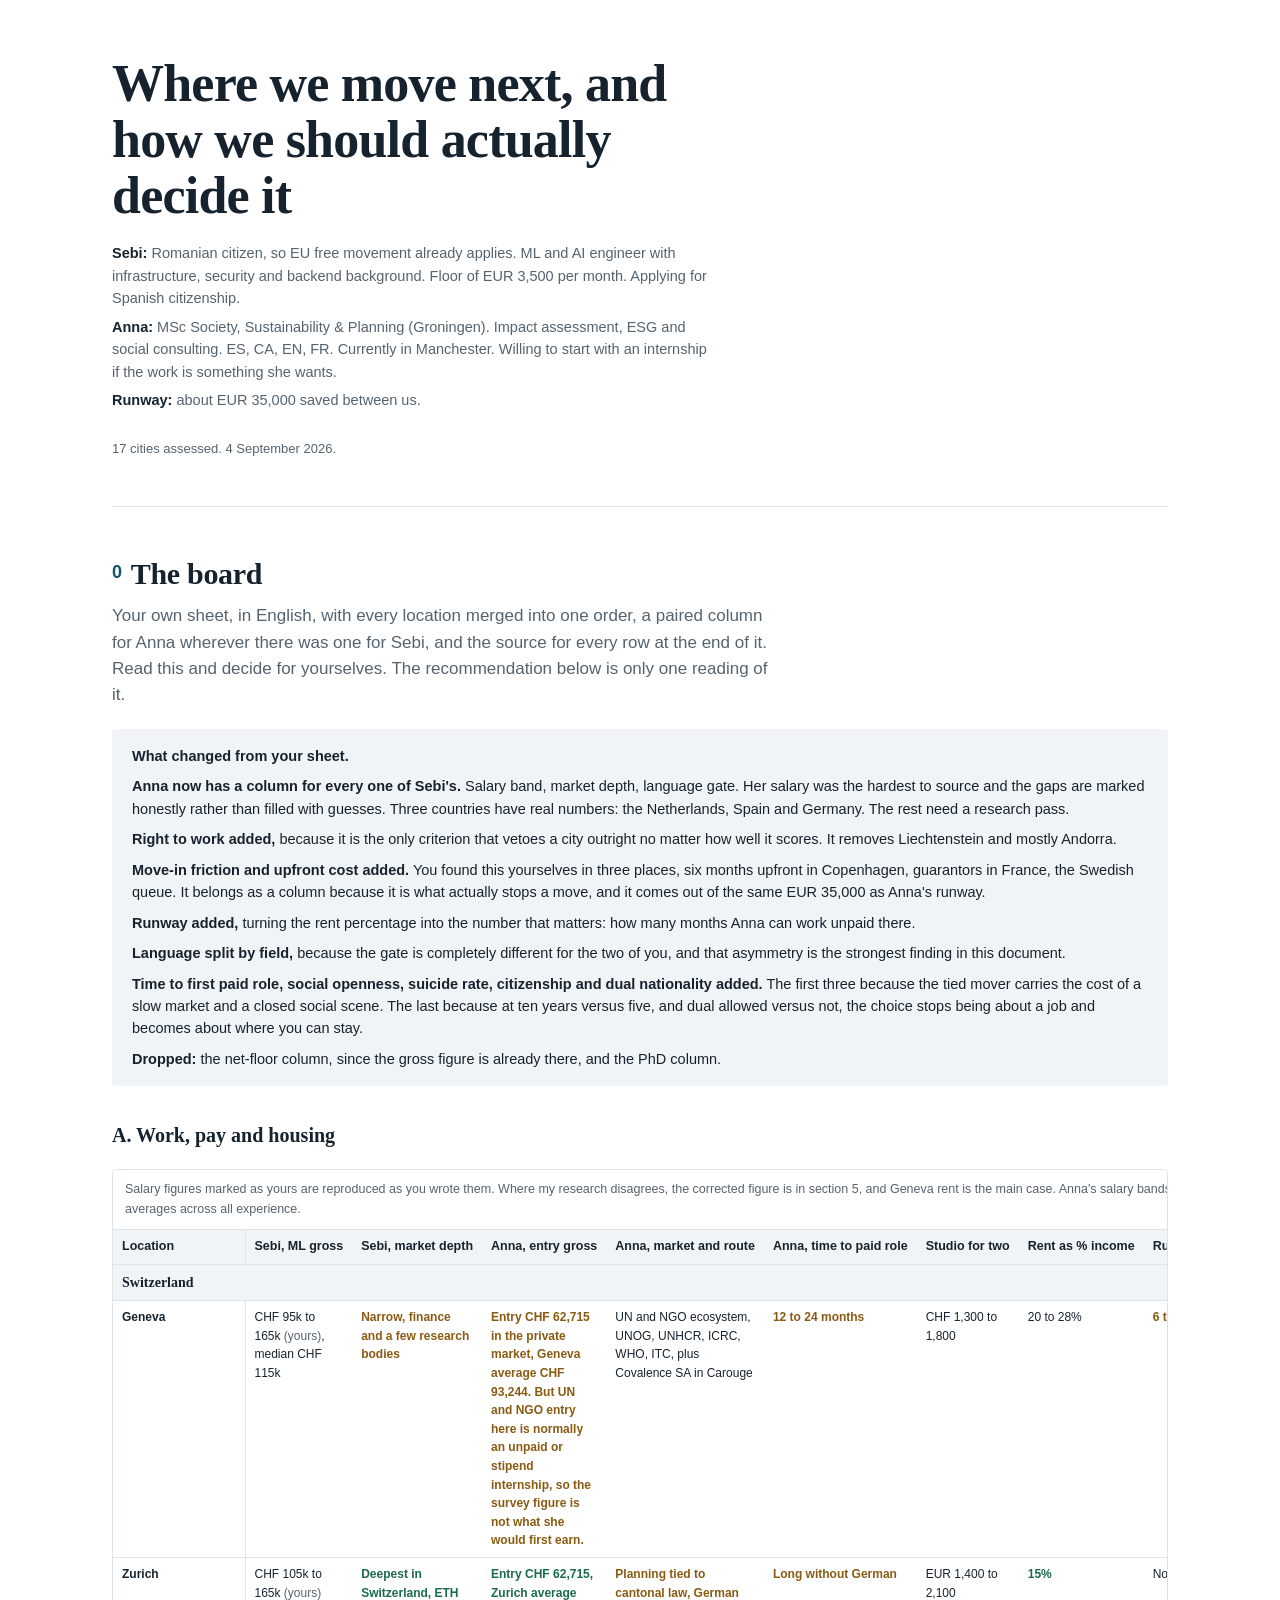
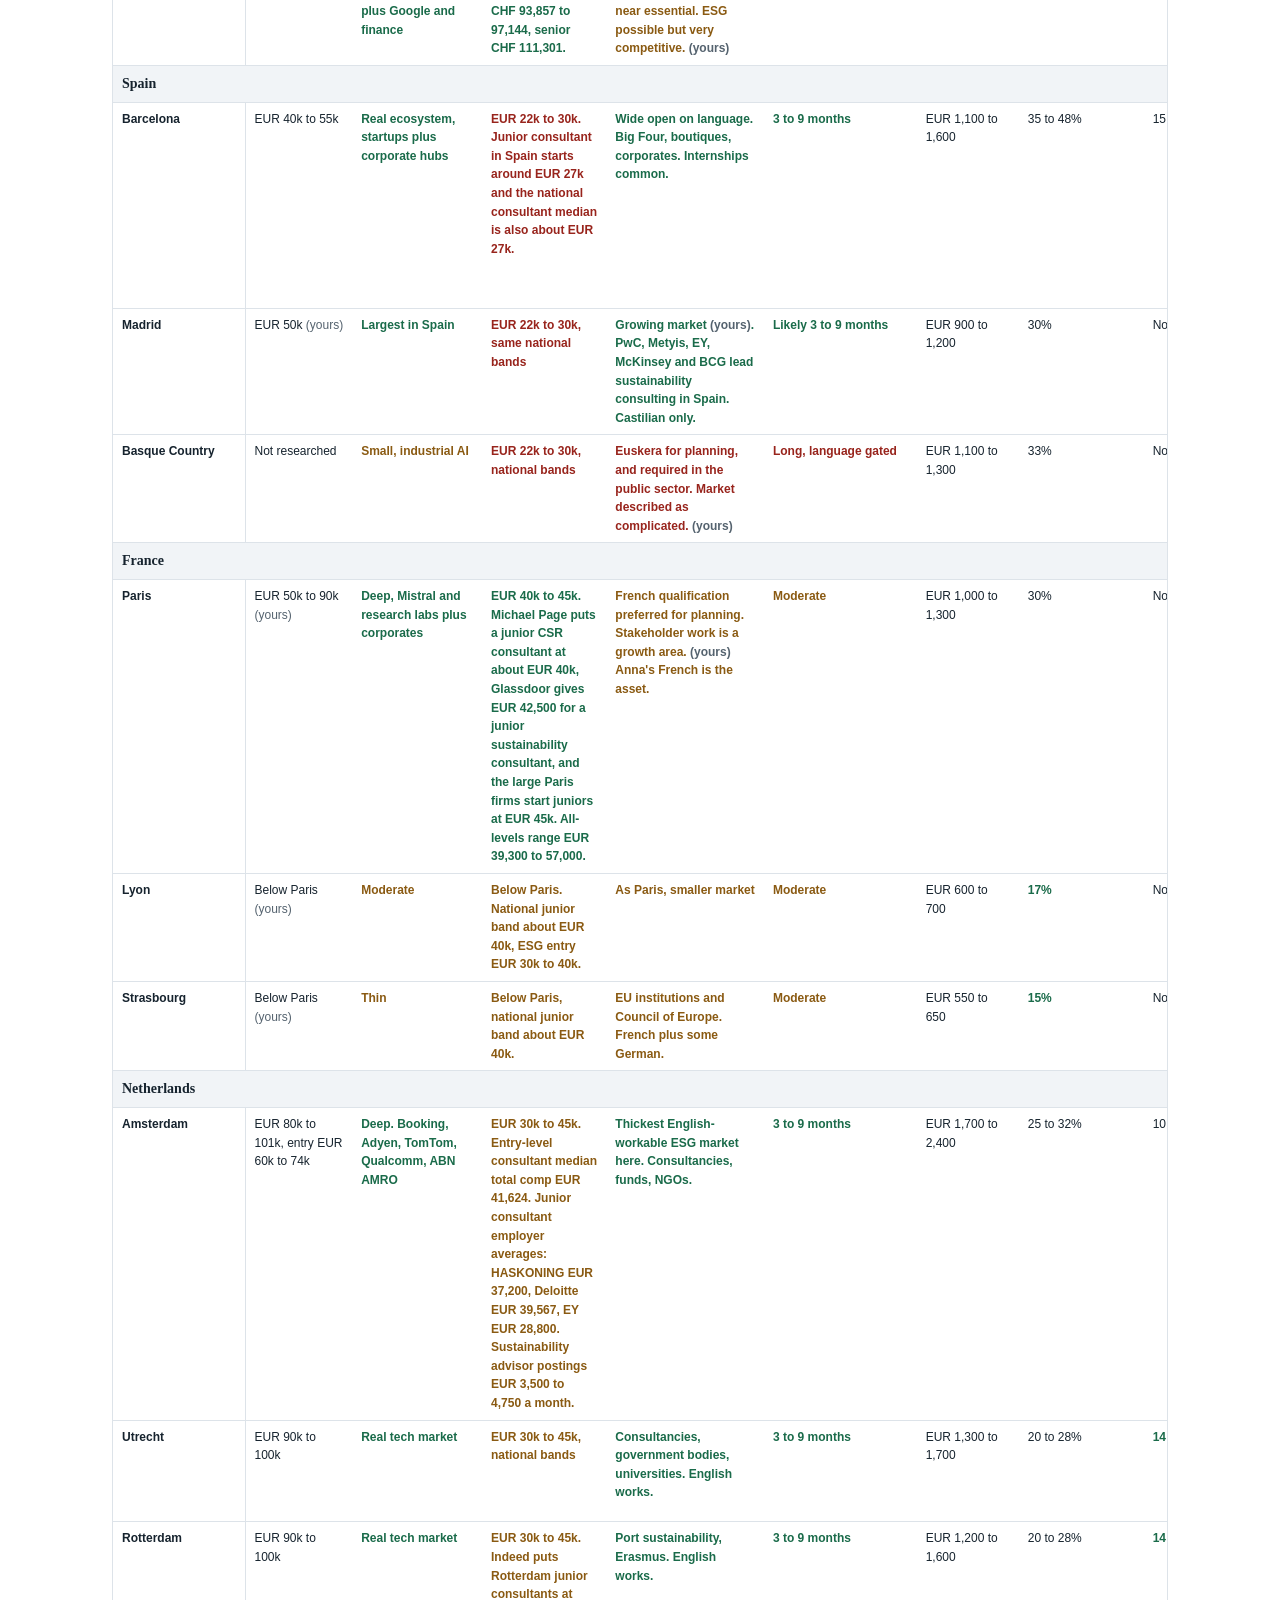
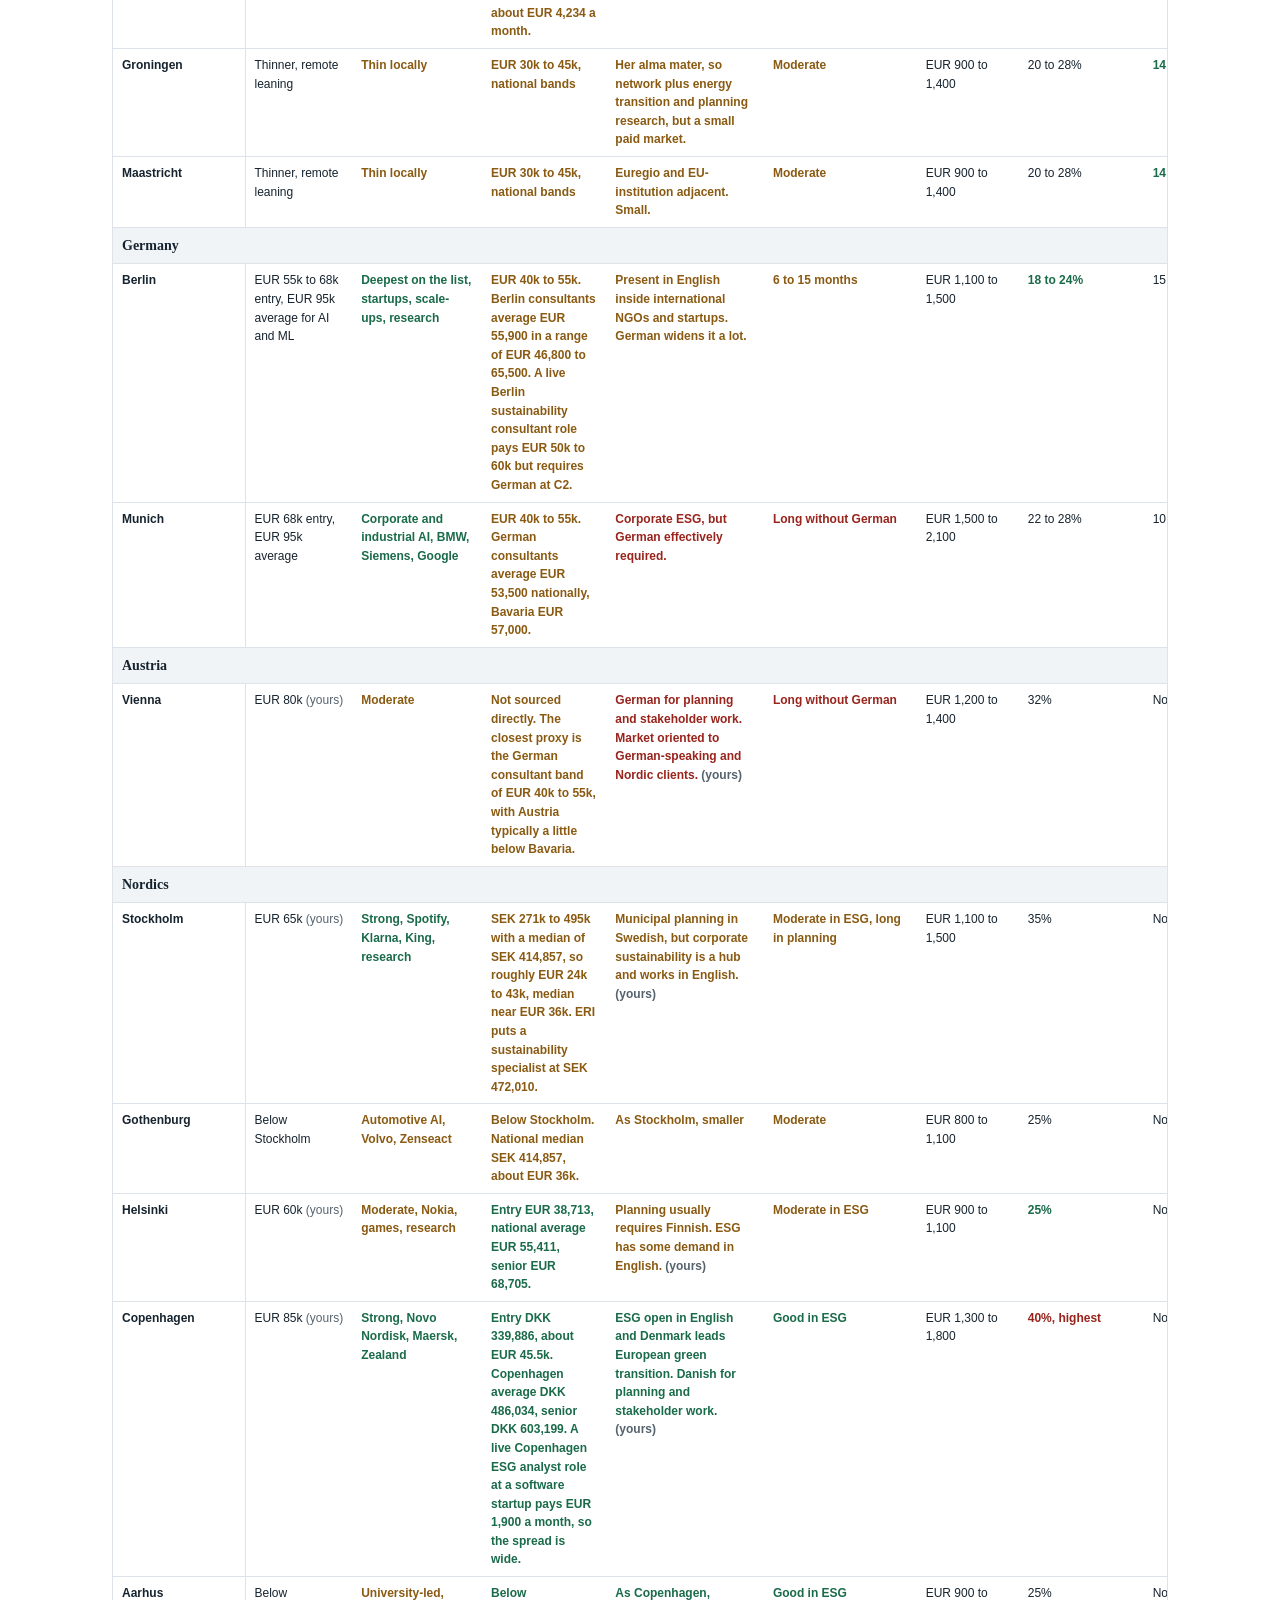
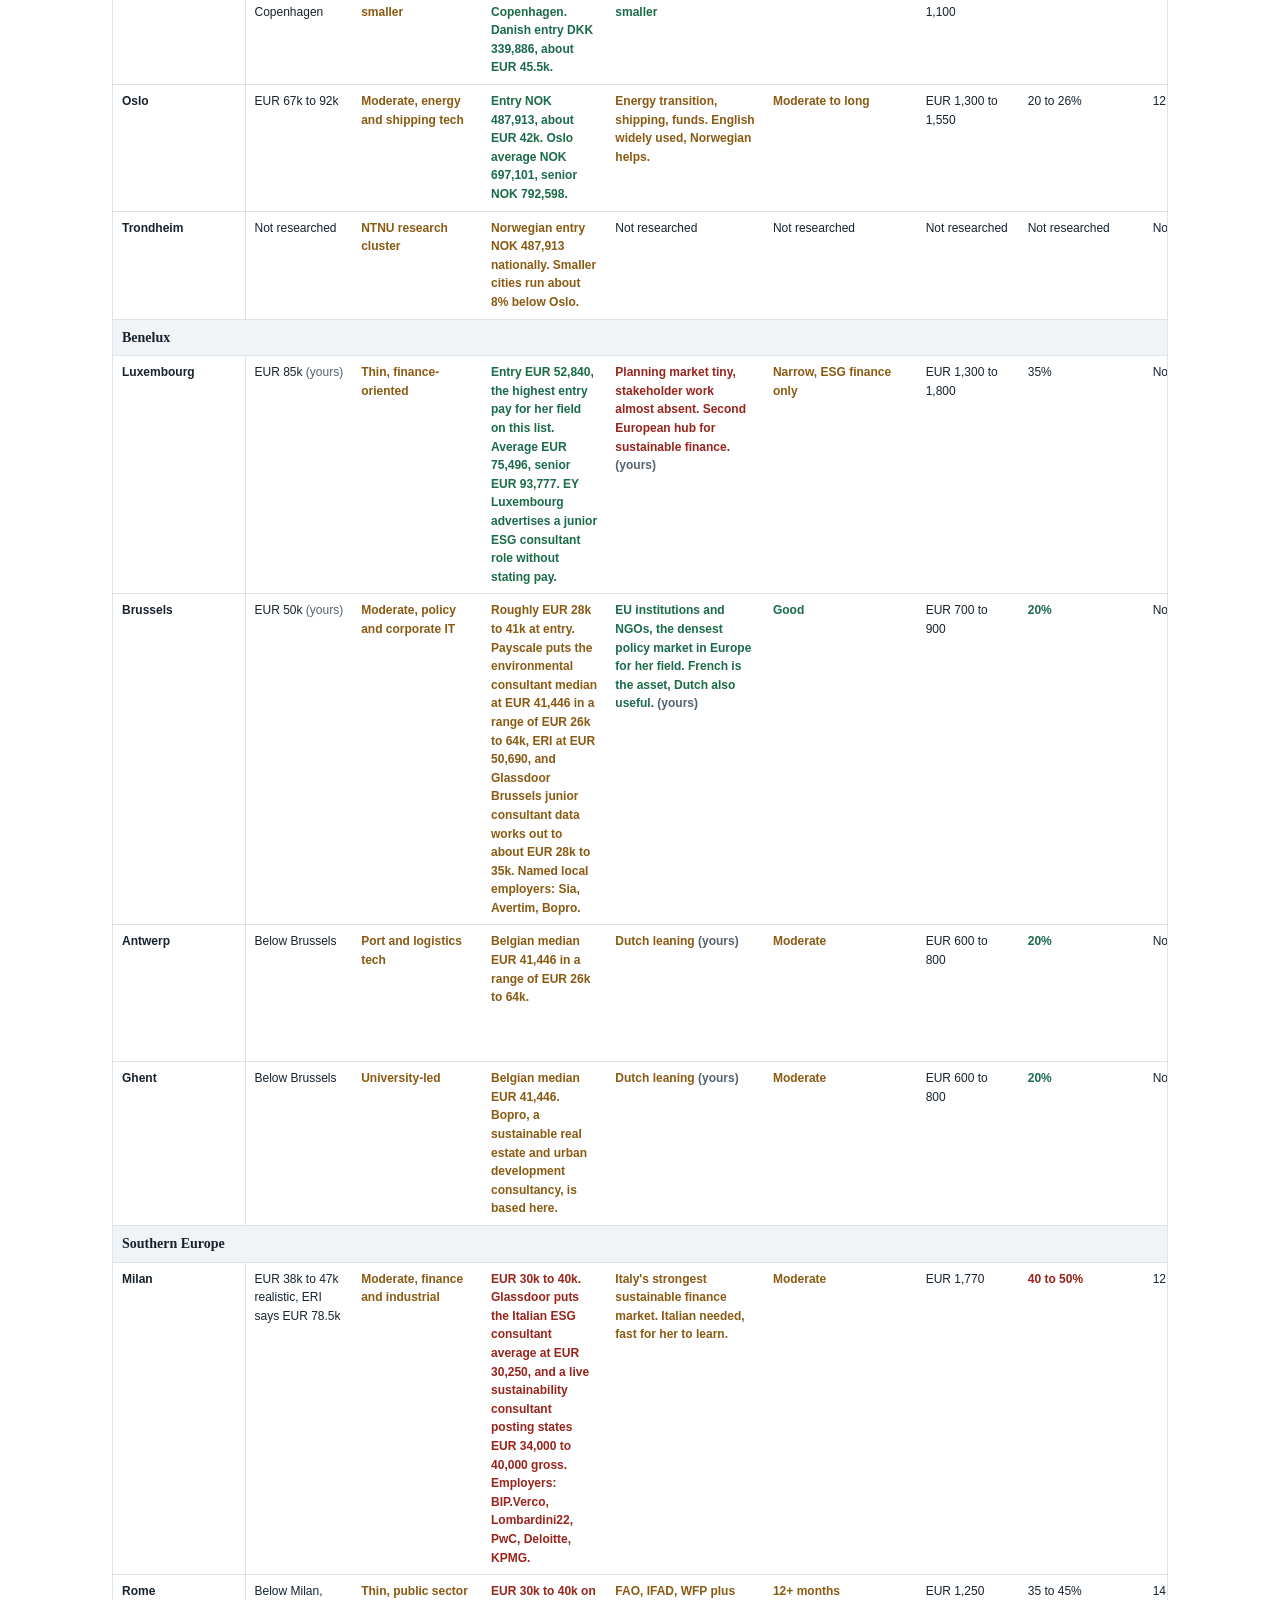
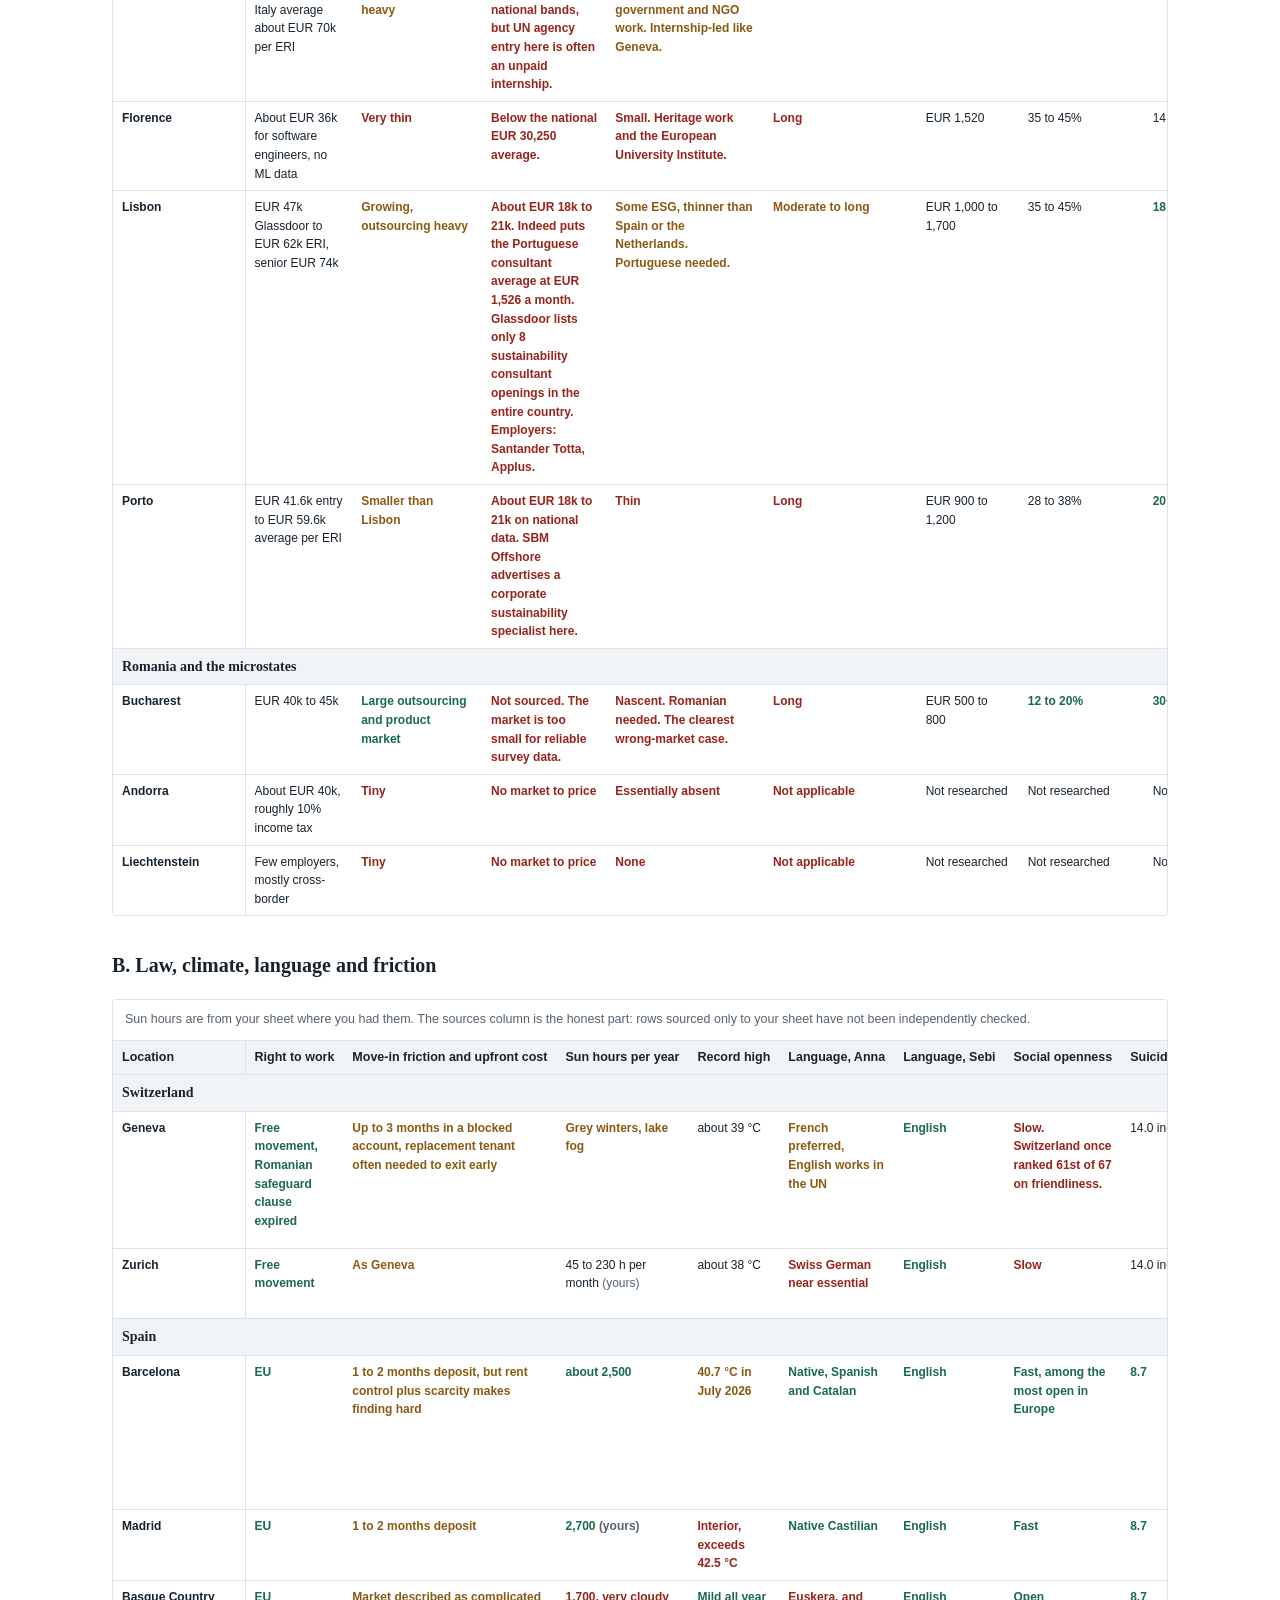
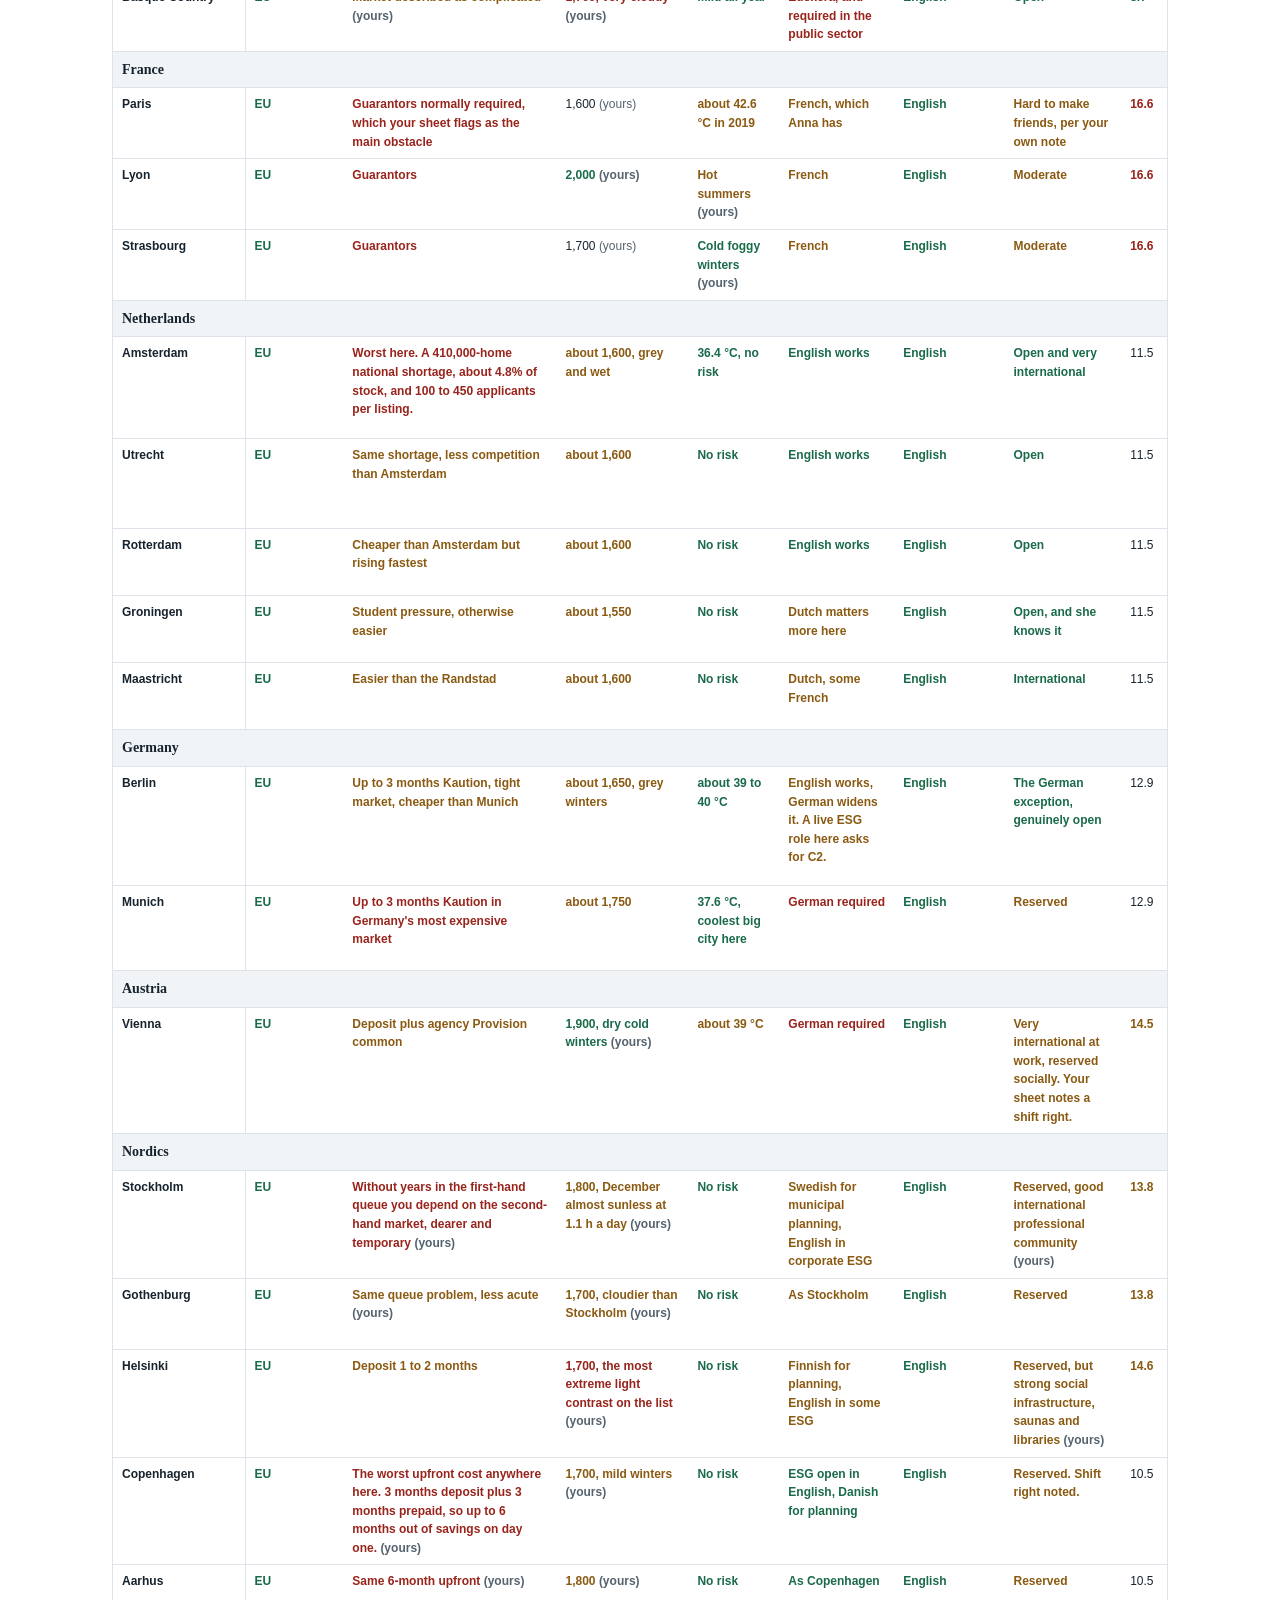
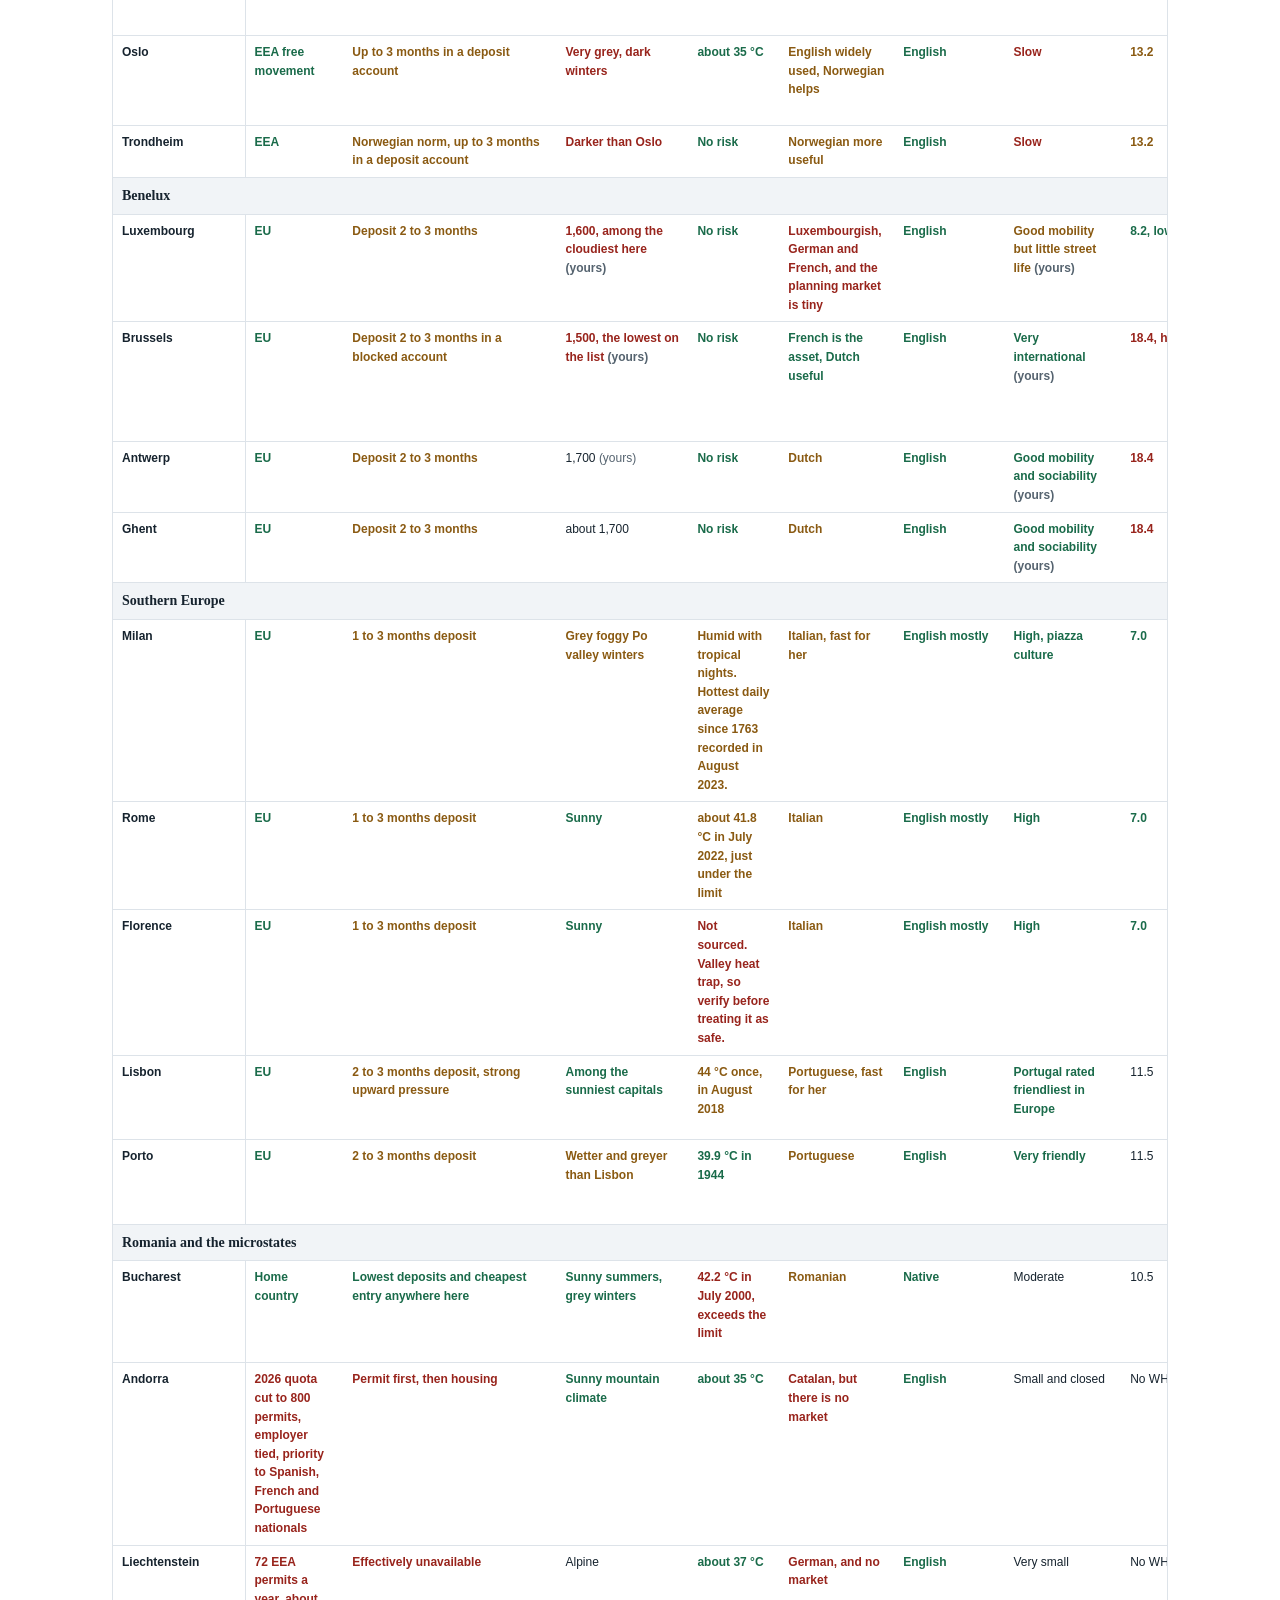
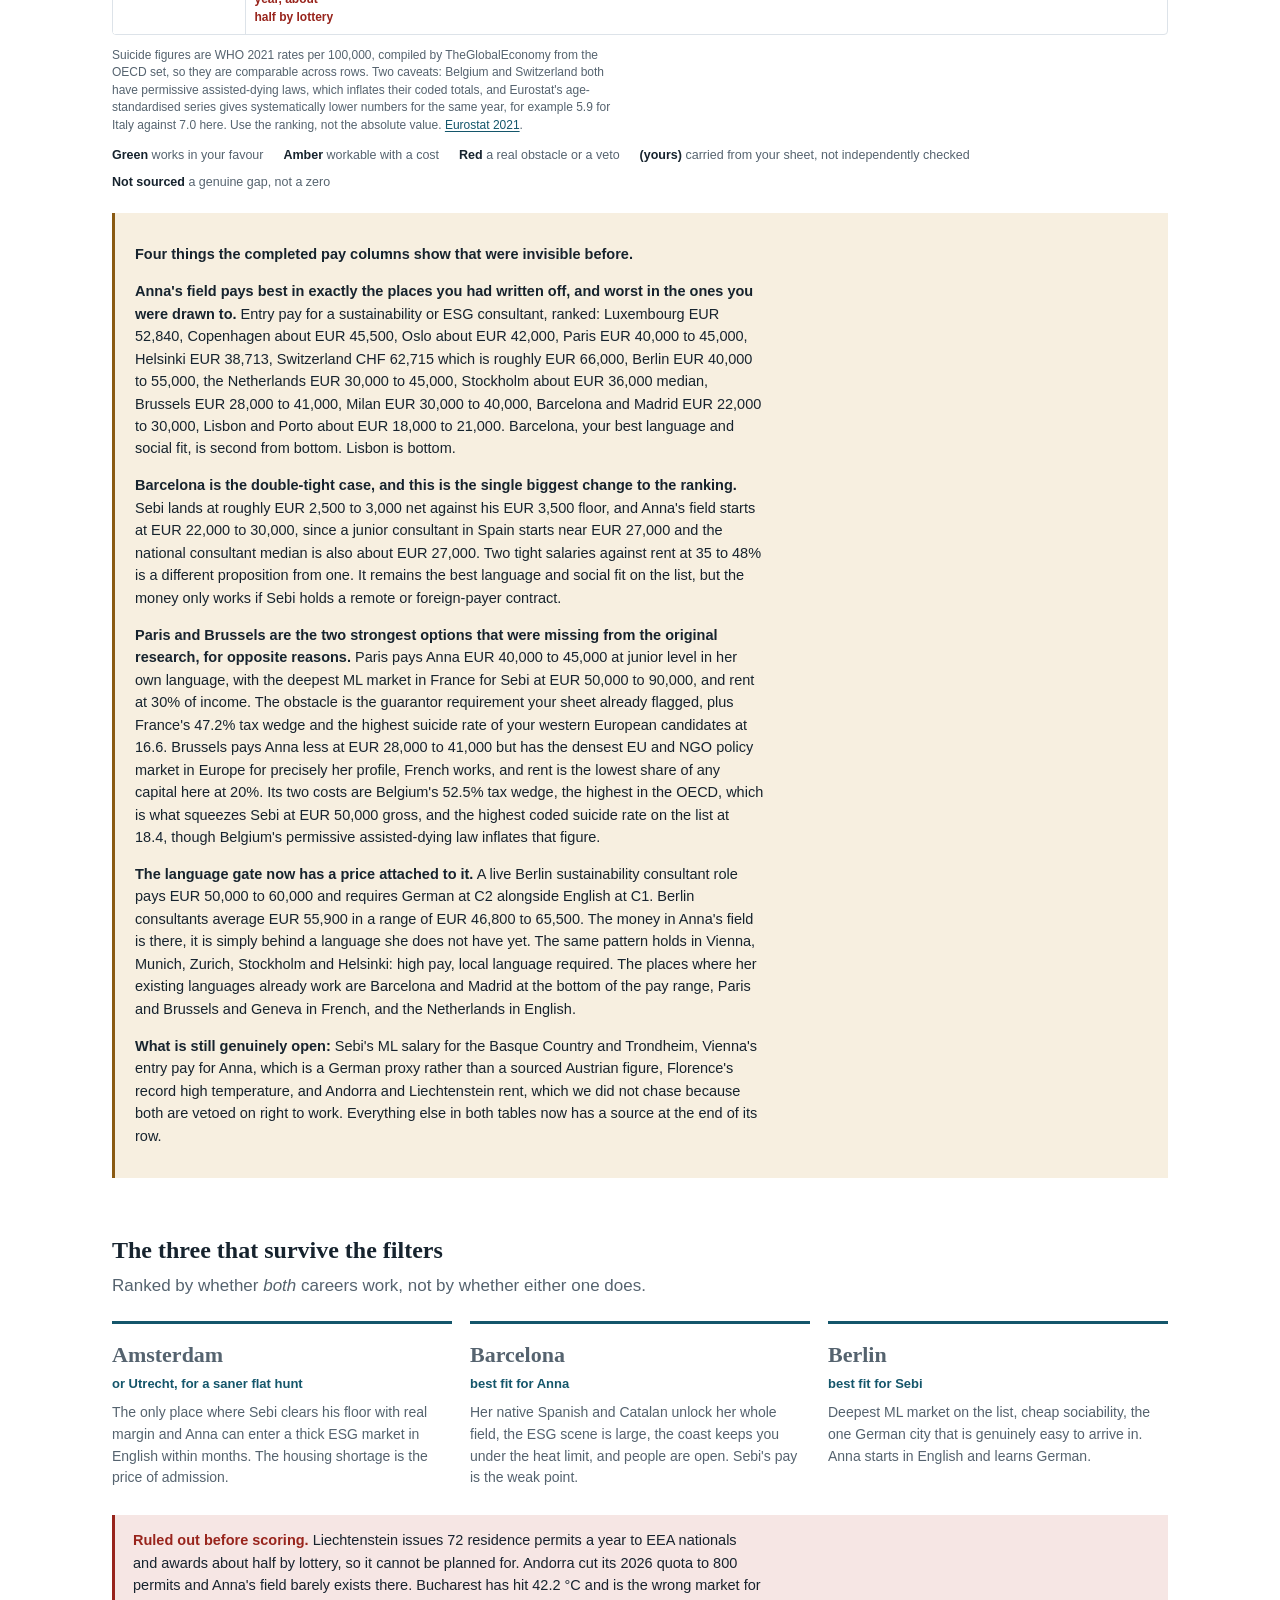
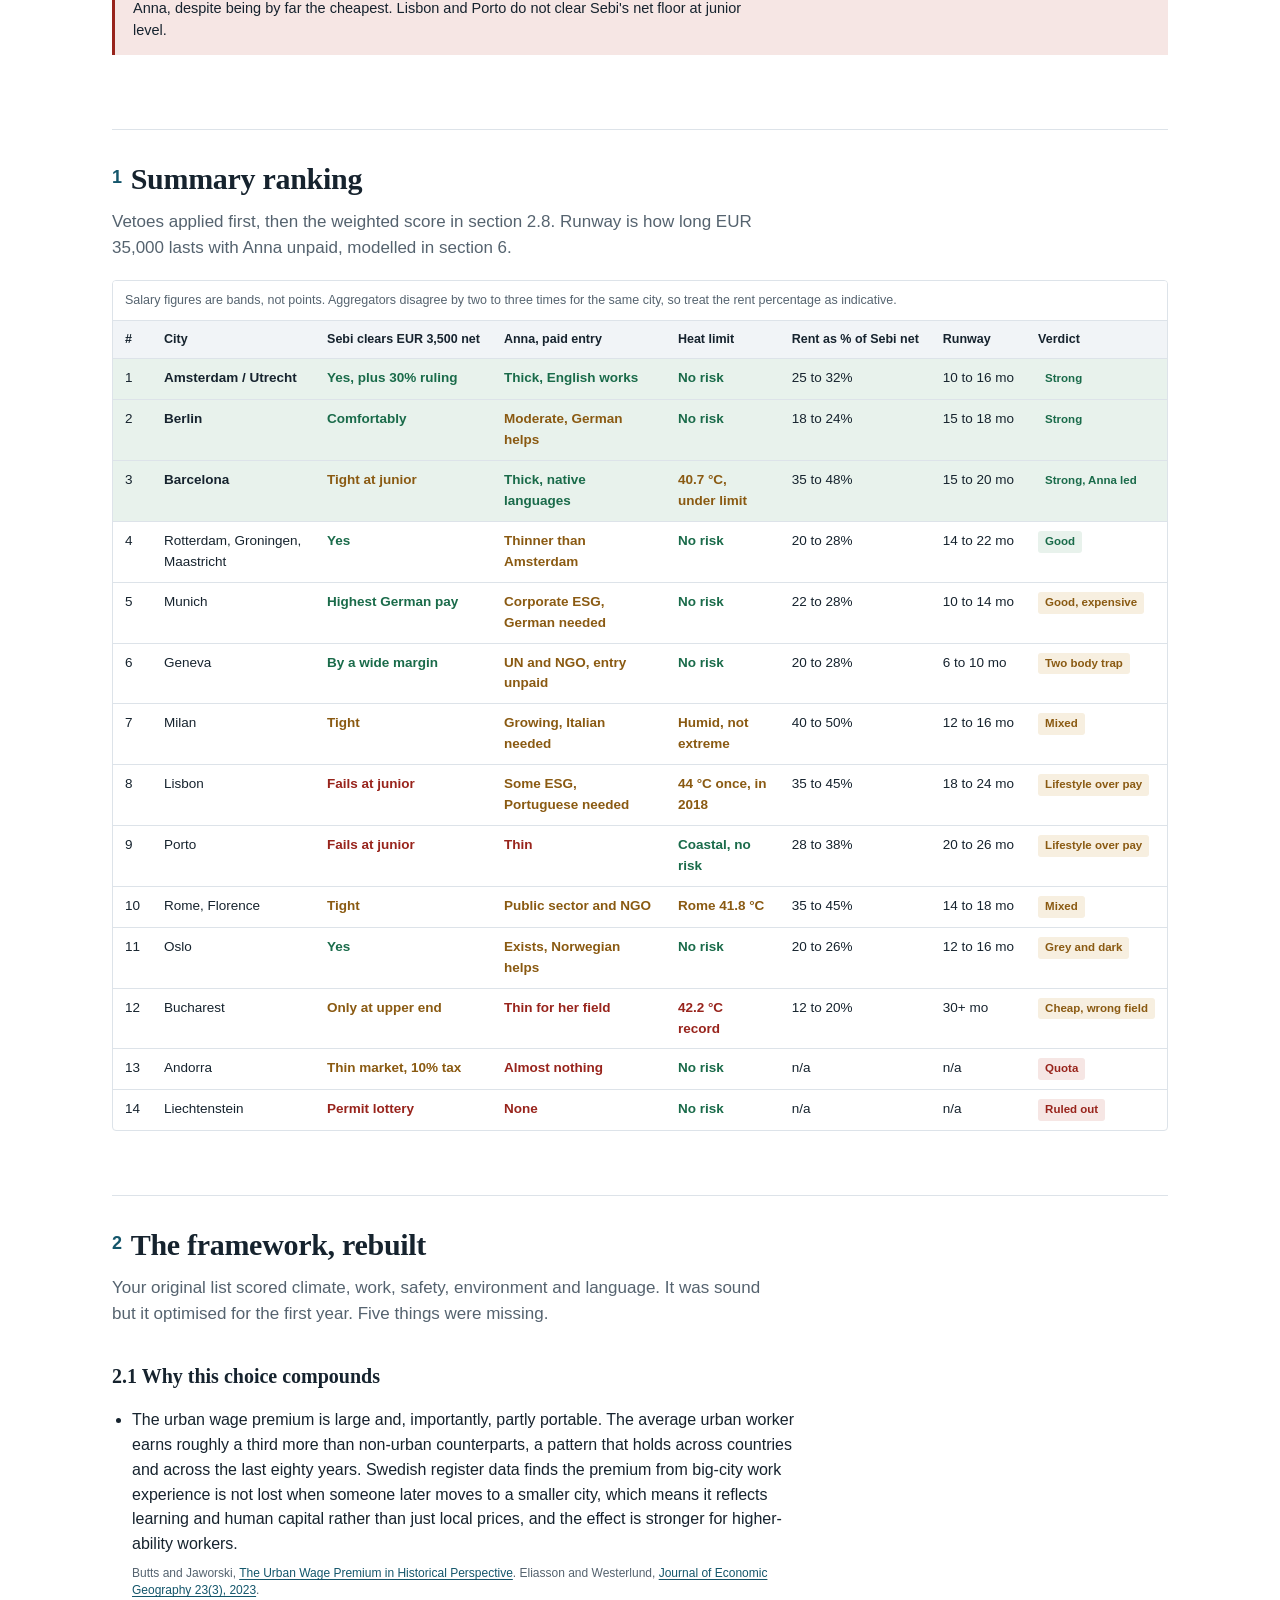
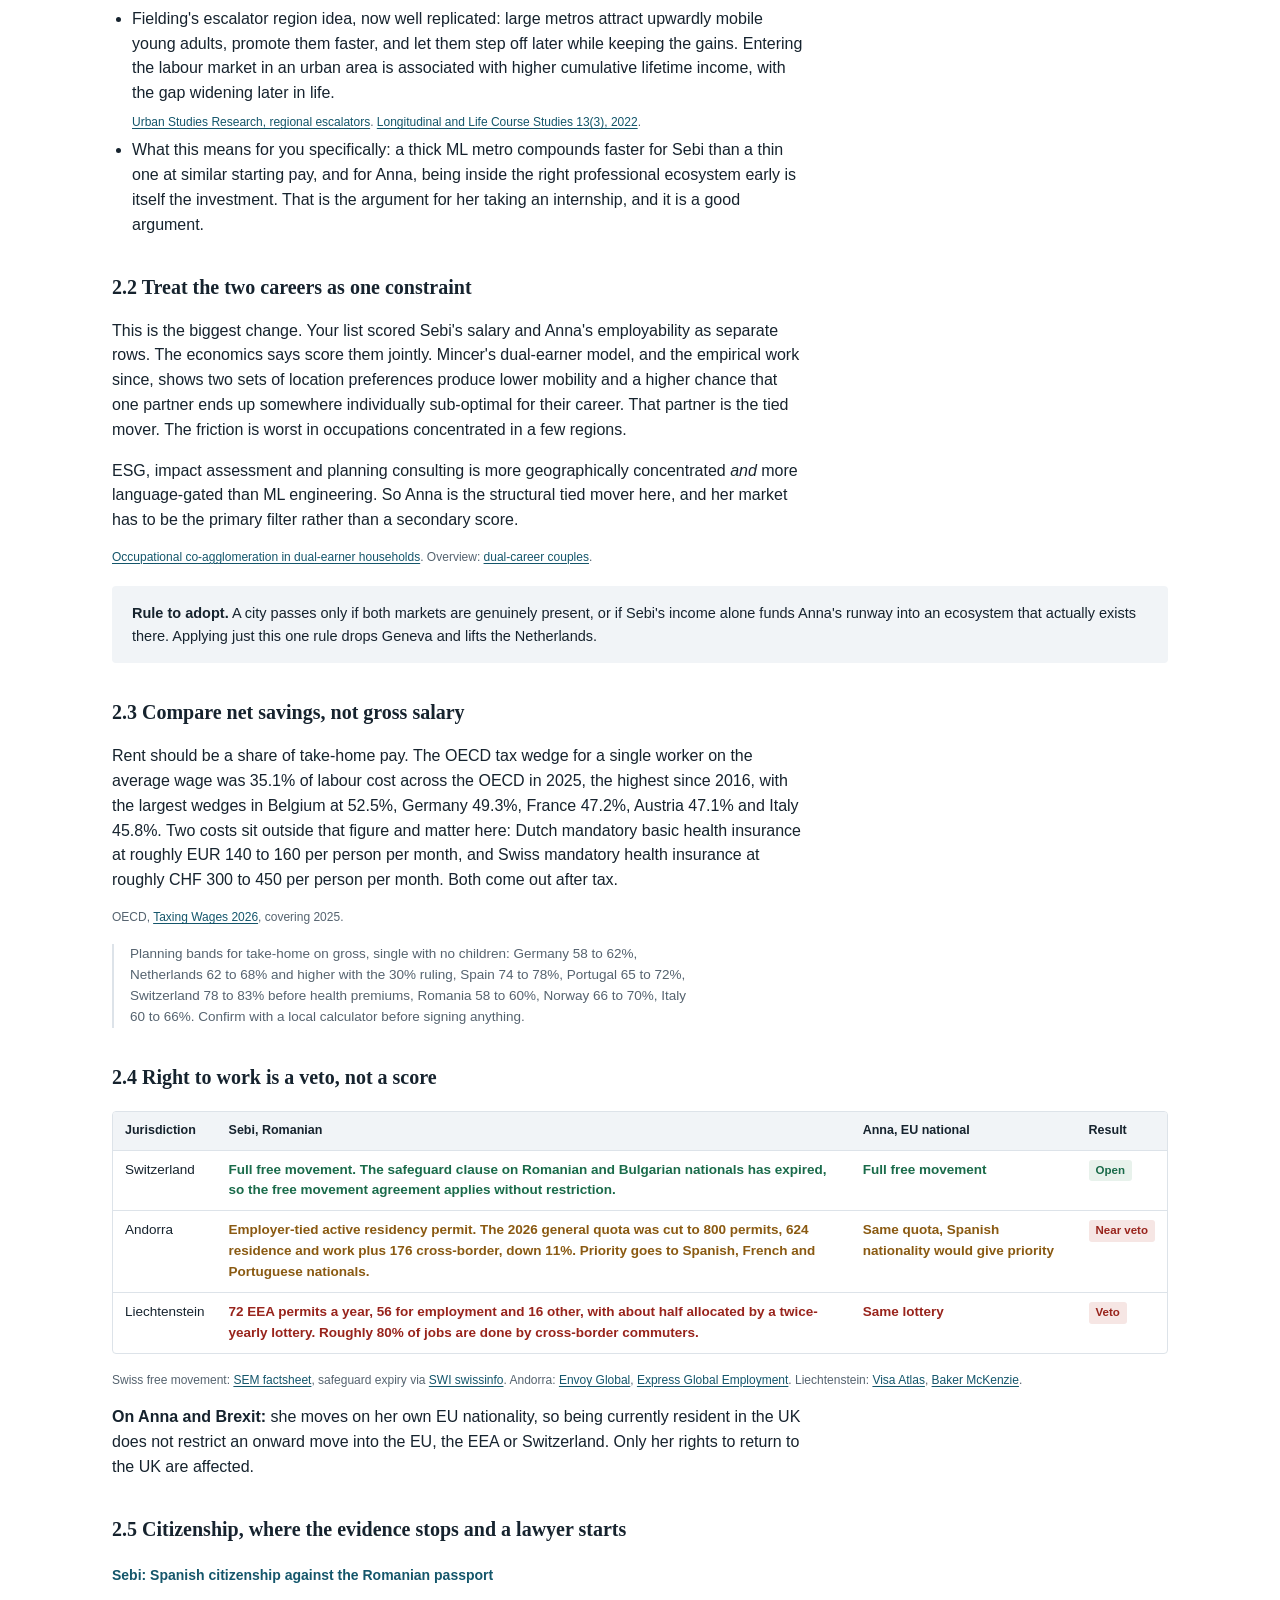
==== index.html @ 3df42ace "Rename relocation-decision.html to index.html" ====
<!DOCTYPE html>
<html lang="en">
<head>
<meta charset="UTF-8">
<meta name="viewport" content="width=device-width, initial-scale=1.0">
<title>Where we move next · a decision document for Sebi and Anna</title>
<style>
  :root{
    --paper:#ffffff;
    --panel:#f1f4f7;
    --ink:#16232e;
    --ink-soft:#55636f;
    --rule:#dde3e9;
    --accent:#14566b;
    --accent-soft:#e4eef1;
    --yes:#1a6b4a;
    --yes-bg:#e8f2ec;
    --maybe:#8a5a12;
    --maybe-bg:#f7efe0;
    --no:#98241c;
    --no-bg:#f6e6e4;
    --serif: "Iowan Old Style", "Source Serif 4", Palatino, Georgia, serif;
    --sans: "Inter", -apple-system, BlinkMacSystemFont, "Segoe UI", Roboto, Helvetica, Arial, sans-serif;
  }
  *{box-sizing:border-box}
  html{-webkit-text-size-adjust:100%}
  body{
    margin:0;background:var(--paper);color:var(--ink);
    font-family:var(--sans);font-size:16px;line-height:1.55;
  }
  .page{max-width:1100px;margin:0 auto;padding:0 22px 96px}

  /* ---------- opening verdict ---------- */
  .masthead{padding:56px 0 8px;border-bottom:1px solid var(--rule)}
  .masthead h1{
    font-family:var(--serif);font-weight:600;font-size:clamp(30px,5.2vw,52px);
    line-height:1.08;letter-spacing:-.015em;margin:0 0 18px;max-width:22ch;
  }
  .who{font-size:14.5px;color:var(--ink-soft);max-width:74ch;margin:0 0 6px}
  .who strong{color:var(--ink);font-weight:600}
  .stamp{font-size:13px;color:var(--ink-soft);padding:14px 0 26px}

  .verdict{padding:34px 0 10px}
  .verdict h2{font-family:var(--serif);font-size:24px;font-weight:600;margin:0 0 4px}
  .shortlist{display:grid;grid-template-columns:repeat(3,1fr);gap:18px;margin:22px 0 10px}
  .pick{border-top:3px solid var(--accent);padding:14px 0 0}
  .pick .city{font-family:var(--serif);font-size:22px;font-weight:600;margin:0 0 2px}
  .pick .role{font-size:13px;color:var(--accent);font-weight:600;margin:0 0 8px}
  .pick p{margin:0;font-size:14px;color:var(--ink-soft)}
  .out{background:var(--no-bg);border-left:3px solid var(--no);padding:14px 18px;margin:26px 0 0;font-size:14.5px}
  .out b{color:var(--no)}

  /* ---------- structure ---------- */
  h2.sec{
    font-family:var(--serif);font-size:clamp(22px,3vw,30px);font-weight:600;
    margin:64px 0 6px;padding-top:26px;border-top:1px solid var(--rule);letter-spacing:-.01em;
  }
  h2.sec .n{color:var(--accent);font-size:.6em;vertical-align:.35em;margin-right:.5em;font-family:var(--sans);font-weight:700}
  h3{font-family:var(--serif);font-size:20px;font-weight:600;margin:34px 0 6px}
  h4{font-size:14px;font-weight:700;color:var(--accent);margin:20px 0 4px}
  p{max-width:78ch}
  p.lead{font-size:17px;color:var(--ink-soft);max-width:70ch;margin:2px 0 18px}
  ul{padding-left:20px}
  li{margin:7px 0;max-width:76ch}

  /* ---------- tables ---------- */
  .scroll{overflow-x:auto;margin:18px 0;border:1px solid var(--rule);border-radius:4px}
  table{border-collapse:collapse;width:100%;font-size:13.5px;min-width:620px}
  th,td{padding:9px 12px;text-align:left;vertical-align:top;border-bottom:1px solid var(--rule)}
  th{background:var(--panel);font-weight:600;font-size:12.5px;color:var(--ink);white-space:nowrap}
  tbody tr:last-child td{border-bottom:none}
  tbody tr.lead-row td{background:var(--yes-bg)}
  td.num{white-space:nowrap}
  caption{caption-side:top;text-align:left;padding:10px 12px;font-size:12.5px;color:var(--ink-soft);background:#fff;border-bottom:1px solid var(--rule)}

  /* ---------- semantic marks (information, not decoration) ---------- */
  .yes{color:var(--yes);font-weight:600}
  .maybe{color:var(--maybe);font-weight:600}
  .no{color:var(--no);font-weight:600}
  .tag{display:inline-block;font-size:11.5px;font-weight:700;padding:2px 7px;border-radius:3px;white-space:nowrap}
  .tag.y{background:var(--yes-bg);color:var(--yes)}
  .tag.m{background:var(--maybe-bg);color:var(--maybe)}
  .tag.n{background:var(--no-bg);color:var(--no)}

  /* ---------- city blocks ---------- */
  .cities{display:grid;grid-template-columns:1fr 1fr;gap:26px 34px;margin-top:14px}
  .city-card{border-top:2px solid var(--rule);padding-top:12px}
  .city-card.first{border-top-color:var(--accent)}
  .city-card h3{margin:0 0 8px;display:flex;flex-wrap:wrap;gap:8px;align-items:baseline}
  .city-card ul{padding-left:18px;margin:0}
  .city-card li{font-size:14px;margin:6px 0}

  /* ---------- notes and sources ---------- */
  .src{font-size:12px;color:var(--ink-soft);margin-top:8px;line-height:1.45}
  .src a{color:var(--accent)}
  a{color:var(--accent);text-decoration-thickness:1px;text-underline-offset:2px}
  a:focus-visible,button:focus-visible{outline:2px solid var(--accent);outline-offset:2px}
  .aside{background:var(--panel);padding:16px 20px;margin:20px 0;font-size:14.5px;border-radius:4px}
  .aside p{margin:0 0 8px;max-width:none}
  .aside p:last-child{margin:0}
  .legal{background:var(--no-bg);border-left:3px solid var(--no);padding:16px 20px;margin:20px 0;font-size:14.5px}
  .gaps{background:var(--maybe-bg);border-left:3px solid var(--maybe);padding:16px 20px;margin:20px 0;font-size:14.5px}
  .method{font-size:13.5px;color:var(--ink-soft);border-left:2px solid var(--rule);padding-left:16px;margin:18px 0}

  /* wide master board */
  .board table{font-size:12px;min-width:1180px}
  .board th,.board td{padding:7px 9px}
  .board td:first-child,.board th:first-child{position:sticky;left:0;background:#fff;border-right:1px solid var(--rule);font-weight:600;min-width:132px}
  .board th:first-child{background:var(--panel)}
  .board tr.country td{background:var(--panel);font-family:var(--serif);font-size:14px;font-weight:600}
  .board tr.country td:first-child{background:var(--panel)}
  .legend{display:flex;flex-wrap:wrap;gap:8px 20px;font-size:12.5px;color:var(--ink-soft);margin:10px 0 0}
  .legend span b{color:var(--ink)}
  .thin{color:var(--ink-soft)}
  footer{margin-top:64px;padding-top:20px;border-top:1px solid var(--rule);font-size:12.5px;color:var(--ink-soft)}

  @media (max-width:820px){
    .shortlist{grid-template-columns:1fr;gap:22px}
    .cities{grid-template-columns:1fr}
    .masthead{padding-top:36px}
  }
  @media (prefers-reduced-motion:reduce){*{transition:none!important;animation:none!important}}
  @media print{body{font-size:11pt}.scroll{overflow:visible;border:none}table{min-width:0}}
</style>
</head>
<body>
<div class="page">

<header class="masthead">
  <h1>Where we move next, and how we should actually decide it</h1>
  <p class="who"><strong>Sebi:</strong> Romanian citizen, so EU free movement already applies. ML and AI engineer with infrastructure, security and backend background. Floor of EUR 3,500 per month. Applying for Spanish citizenship.</p>
  <p class="who"><strong>Anna:</strong> MSc Society, Sustainability &amp; Planning (Groningen). Impact assessment, ESG and social consulting. ES, CA, EN, FR. Currently in Manchester. Willing to start with an internship if the work is something she wants.</p>
  <p class="who"><strong>Runway:</strong> about EUR 35,000 saved between us.</p>
  <p class="stamp">17 cities assessed. 4 September 2026.</p>
</header>

<section class="board">
  <h2 class="sec" style="border-top:none;margin-top:44px;padding-top:0"><span class="n">0</span>The board</h2>
  <p class="lead">Your own sheet, in English, with every location merged into one order, a paired column for Anna wherever there was one for Sebi, and the source for every row at the end of it. Read this and decide for yourselves. The recommendation below is only one reading of it.</p>

  <div class="aside">
    <p><strong>What changed from your sheet.</strong></p>
    <p><strong>Anna now has a column for every one of Sebi's.</strong> Salary band, market depth, language gate. Her salary was the hardest to source and the gaps are marked honestly rather than filled with guesses. Three countries have real numbers: the Netherlands, Spain and Germany. The rest need a research pass.</p>
    <p><strong>Right to work added,</strong> because it is the only criterion that vetoes a city outright no matter how well it scores. It removes Liechtenstein and mostly Andorra.</p>
    <p><strong>Move-in friction and upfront cost added.</strong> You found this yourselves in three places, six months upfront in Copenhagen, guarantors in France, the Swedish queue. It belongs as a column because it is what actually stops a move, and it comes out of the same EUR 35,000 as Anna's runway.</p>
    <p><strong>Runway added,</strong> turning the rent percentage into the number that matters: how many months Anna can work unpaid there.</p>
    <p><strong>Language split by field,</strong> because the gate is completely different for the two of you, and that asymmetry is the strongest finding in this document.</p>
    <p><strong>Time to first paid role, social openness, suicide rate, citizenship and dual nationality added.</strong> The first three because the tied mover carries the cost of a slow market and a closed social scene. The last because at ten years versus five, and dual allowed versus not, the choice stops being about a job and becomes about where you can stay.</p>
    <p><strong>Dropped:</strong> the net-floor column, since the gross figure is already there, and the PhD column.</p>
  </div>

  <h3>A. Work, pay and housing</h3>
  <div class="scroll">
  <table>
    <caption>Salary figures marked as yours are reproduced as you wrote them. Where my research disagrees, the corrected figure is in section 5, and Geneva rent is the main case. Anna's salary bands are entry level for her field, not averages across all experience.</caption>
    <thead>
      <tr>
        <th>Location</th>
        <th>Sebi, ML gross</th>
        <th>Sebi, market depth</th>
        <th>Anna, entry gross</th>
        <th>Anna, market and route</th>
        <th>Anna, time to paid role</th>
        <th>Studio for two</th>
        <th>Rent as % income</th>
        <th>Runway on EUR 35k</th>
        <th>Sources</th>
      </tr>
    </thead>
    <tbody>
      <tr class="country"><td colspan="10">Switzerland</td></tr>
      <tr>
        <td>Geneva</td>
        <td>CHF 95k to 165k <span class="thin">(yours)</span>, median CHF 115k</td>
        <td class="maybe">Narrow, finance and a few research bodies</td>
        <td class="maybe">Entry CHF 62,715 in the private market, Geneva average CHF 93,244. But UN and NGO entry here is normally an unpaid or stipend internship, so the survey figure is not what she would first earn.</td>
        <td>UN and NGO ecosystem, UNOG, UNHCR, ICRC, WHO, ITC, plus Covalence SA in Carouge</td>
        <td class="maybe">12 to 24 months</td>
        <td>CHF 1,300 to 1,800</td><td class="num">20 to 28%</td><td class="num maybe">6 to 10 mo</td>
        <td class="src">Your sheet, <a href="https://swissdevjobs.ch/salaries/Machine-Learning/all/all">SwissDevJobs</a>, <a href="https://www.glassdoor.com/Salaries/geneva-switzerland-machine-learning-engineer-salary-SRCH_IL.0,18_IM1141_KO19,44.htm">Glassdoor</a>, <a href="https://investropa.com/blogs/news/geneva-rents">Investropa with OCSTAT</a>. Anna pay: <a href="https://www.salaryexpert.com/salary/job/sustainability-consultant/switzerland">ERI Switzerland</a>, <a href="https://www.erieri.com/salary/job/sustainability-consultant/switzerland">ERI Geneva</a></td>
      </tr>
      <tr>
        <td>Zurich</td>
        <td>CHF 105k to 165k <span class="thin">(yours)</span></td>
        <td class="yes">Deepest in Switzerland, ETH plus Google and finance</td>
        <td class="yes">Entry CHF 62,715, Zurich average CHF 93,857 to 97,144, senior CHF 111,301.</td>
        <td class="maybe">Planning tied to cantonal law, German near essential. ESG possible but very competitive. <span class="thin">(yours)</span></td>
        <td class="maybe">Long without German</td>
        <td>EUR 1,400 to 2,100</td><td class="num yes">15%</td><td>Not modelled</td>
        <td class="src">Your sheet. Anna pay: <a href="https://www.erieri.com/salary/job/sustainability-consultant/switzerland/zurich">ERI Zurich</a>, <a href="https://www.salaryexpert.com/salary/job/sustainability-consultant/switzerland">ERI Switzerland</a></td>
      </tr>

      <tr class="country"><td colspan="10">Spain</td></tr>
      <tr>
        <td>Barcelona</td>
        <td>EUR 40k to 55k</td>
        <td class="yes">Real ecosystem, startups plus corporate hubs</td>
        <td class="no">EUR 22k to 30k. Junior consultant in Spain starts around EUR 27k and the national consultant median is also about EUR 27k.</td>
        <td class="yes">Wide open on language. Big Four, boutiques, corporates. Internships common.</td>
        <td class="yes">3 to 9 months</td>
        <td>EUR 1,100 to 1,600</td><td class="num">35 to 48%</td><td class="num">15 to 20 mo</td>
        <td class="src"><a href="https://www.levels.fyi/t/software-engineer/title/machine-learning-engineer/locations/spain">Levels.fyi</a>, <a href="https://www.michaelpage.es/sites/michaelpage.es/files/2022-01/ES_Estudios_de_Remuneracion_Sostenibilidad_2022.pdf">Michael Page sustainability pay study</a>, <a href="https://asest.es/story/cuanto-gana-un-consultor-empresarial/">Spanish consultant pay data on INE and Jobted</a>, <a href="https://investropa.com/blogs/news/barcelona-rents">Investropa with Idealista and Fotocasa</a></td>
      </tr>
      <tr>
        <td>Madrid</td>
        <td>EUR 50k <span class="thin">(yours)</span></td>
        <td class="yes">Largest in Spain</td>
        <td class="no">EUR 22k to 30k, same national bands</td>
        <td class="yes">Growing market <span class="thin">(yours)</span>. PwC, Metyis, EY, McKinsey and BCG lead sustainability consulting in Spain. Castilian only.</td>
        <td class="yes">Likely 3 to 9 months</td>
        <td>EUR 900 to 1,200</td><td class="num">30%</td><td>Not modelled</td>
        <td class="src">Your sheet, <a href="https://www.michaelpage.es/sites/michaelpage.es/files/2022-01/ES_Estudios_de_Remuneracion_Sostenibilidad_2022.pdf">Michael Page</a>, <a href="https://www.elindependiente.com/?p=2599826">Instituto Coordenadas ranking</a></td>
      </tr>
      <tr>
        <td>Basque Country</td>
        <td>Not researched</td>
        <td class="maybe">Small, industrial AI</td>
        <td class="no">EUR 22k to 30k, national bands</td>
        <td class="no">Euskera for planning, and required in the public sector. Market described as complicated. <span class="thin">(yours)</span></td>
        <td class="no">Long, language gated</td>
        <td>EUR 1,100 to 1,300</td><td class="num">33%</td><td>Not modelled</td>
        <td class="src">Your sheet, <a href="https://www.michaelpage.es/sites/michaelpage.es/files/2022-01/ES_Estudios_de_Remuneracion_Sostenibilidad_2022.pdf">Michael Page</a></td>
      </tr>

      <tr class="country"><td colspan="10">France</td></tr>
      <tr>
        <td>Paris</td>
        <td>EUR 50k to 90k <span class="thin">(yours)</span></td>
        <td class="yes">Deep, Mistral and research labs plus corporates</td>
        <td class="yes">EUR 40k to 45k. Michael Page puts a junior CSR consultant at about EUR 40k, Glassdoor gives EUR 42,500 for a junior sustainability consultant, and the large Paris firms start juniors at EUR 45k. All-levels range EUR 39,300 to 57,000.</td>
        <td class="maybe">French qualification preferred for planning. Stakeholder work is a growth area. <span class="thin">(yours)</span> Anna's French is the asset.</td>
        <td class="maybe">Moderate</td>
        <td>EUR 1,000 to 1,300</td><td class="num">30%</td><td>Not modelled</td>
        <td class="src">Your sheet. Anna pay: <a href="https://www.michaelpage.fr/advice/fiches-m%C3%A9tiers/les-m%C3%A9tiers-de-la-rse/fiche-m%C3%A9tier-consultant-rse-d%C3%A9veloppement-durable">Michael Page France</a>, <a href="https://www.glassdoor.fr/Salaires/consultant-junior-en-d%C3%A9veloppement-durable-salaire-SRCH_KO0,42.htm">Glassdoor junior</a>, <a href="https://www.glassdoor.fr/Salaires/consultant-rse-developpement-durable-salaire-SRCH_KO0,36.htm">Glassdoor all levels</a></td>
      </tr>
      <tr>
        <td>Lyon</td>
        <td>Below Paris <span class="thin">(yours)</span></td>
        <td class="maybe">Moderate</td>
        <td class="maybe">Below Paris. National junior band about EUR 40k, ESG entry EUR 30k to 40k.</td>
        <td class="maybe">As Paris, smaller market</td>
        <td class="maybe">Moderate</td>
        <td>EUR 600 to 700</td><td class="num yes">17%</td><td>Not modelled</td>
        <td class="src">Your sheet. Anna pay: <a href="https://www.michaelpage.fr/advice/fiches-m%C3%A9tiers/les-m%C3%A9tiers-de-la-rse/fiche-m%C3%A9tier-consultant-rse-d%C3%A9veloppement-durable">Michael Page France</a></td>
      </tr>
      <tr>
        <td>Strasbourg</td>
        <td>Below Paris <span class="thin">(yours)</span></td>
        <td class="maybe">Thin</td>
        <td class="maybe">Below Paris, national junior band about EUR 40k.</td>
        <td class="maybe">EU institutions and Council of Europe. French plus some German.</td>
        <td class="maybe">Moderate</td>
        <td>EUR 550 to 650</td><td class="num yes">15%</td><td>Not modelled</td>
        <td class="src">Your sheet. Anna pay: <a href="https://www.michaelpage.fr/advice/fiches-m%C3%A9tiers/les-m%C3%A9tiers-de-la-rse/fiche-m%C3%A9tier-consultant-rse-d%C3%A9veloppement-durable">Michael Page France</a></td>
      </tr>

      <tr class="country"><td colspan="10">Netherlands</td></tr>
      <tr>
        <td>Amsterdam</td>
        <td>EUR 80k to 101k, entry EUR 60k to 74k</td>
        <td class="yes">Deep. Booking, Adyen, TomTom, Qualcomm, ABN AMRO</td>
        <td class="maybe">EUR 30k to 45k. Entry-level consultant median total comp EUR 41,624. Junior consultant employer averages: HASKONING EUR 37,200, Deloitte EUR 39,567, EY EUR 28,800. Sustainability advisor postings EUR 3,500 to 4,750 a month.</td>
        <td class="yes">Thickest English-workable ESG market here. Consultancies, funds, NGOs.</td>
        <td class="yes">3 to 9 months</td>
        <td>EUR 1,700 to 2,400</td><td class="num">25 to 32%</td><td class="num">10 to 16 mo</td>
        <td class="src"><a href="https://www.levels.fyi/t/software-engineer/title/machine-learning-engineer/locations/greater-amsterdam-area">Levels.fyi ML</a>, <a href="https://www.levels.fyi/en-gb/t/management-consultant/levels/entry-level/locations/amsterdam-nld">Levels.fyi entry consultant</a>, <a href="https://nl.indeed.com/salaries/Junior-Consultant-%28m/v%29-Salaries">Indeed NL junior consultant</a>, <a href="https://www.nlcompass.com/guides/housing-crisis-netherlands-expats">NLCompass on the shortage</a></td>
      </tr>
      <tr>
        <td>Utrecht</td>
        <td>EUR 90k to 100k</td>
        <td class="yes">Real tech market</td>
        <td class="maybe">EUR 30k to 45k, national bands</td>
        <td class="yes">Consultancies, government bodies, universities. English works.</td>
        <td class="yes">3 to 9 months</td>
        <td>EUR 1,300 to 1,700</td><td class="num">20 to 28%</td><td class="num yes">14 to 22 mo</td>
        <td class="src"><a href="https://www.levels.fyi/t/software-engineer/title/machine-learning-engineer/locations/netherlands">Levels.fyi</a>, <a href="https://renthunter.nl/average-rent-prices-in-major-dutch-cities-a-2025-update/">RentHunter with Pararius and CBS</a>, <a href="https://nl.indeed.com/salaries/Junior-Consultant-%28m/v%29-Salaries">Indeed NL</a></td>
      </tr>
      <tr>
        <td>Rotterdam</td>
        <td>EUR 90k to 100k</td>
        <td class="yes">Real tech market</td>
        <td class="maybe">EUR 30k to 45k. Indeed puts Rotterdam junior consultants at about EUR 4,234 a month.</td>
        <td class="yes">Port sustainability, Erasmus. English works.</td>
        <td class="yes">3 to 9 months</td>
        <td>EUR 1,200 to 1,600</td><td class="num">20 to 28%</td><td class="num yes">14 to 22 mo</td>
        <td class="src"><a href="https://www.levels.fyi/t/software-engineer/title/machine-learning-engineer/locations/netherlands">Levels.fyi</a>, <a href="https://nl.indeed.com/salaries/Junior-Consultant-%28m/v%29-Salaries">Indeed NL</a>, <a href="https://renthunter.nl/average-rent-prices-in-major-dutch-cities-a-2025-update/">RentHunter</a></td>
      </tr>
      <tr>
        <td>Groningen</td>
        <td>Thinner, remote leaning</td>
        <td class="maybe">Thin locally</td>
        <td class="maybe">EUR 30k to 45k, national bands</td>
        <td class="maybe">Her alma mater, so network plus energy transition and planning research, but a small paid market.</td>
        <td class="maybe">Moderate</td>
        <td>EUR 900 to 1,400</td><td class="num">20 to 28%</td><td class="num yes">14 to 22 mo</td>
        <td class="src"><a href="https://renthunter.nl/average-rent-prices-in-major-dutch-cities-a-2025-update/">RentHunter</a>, <a href="https://nl.indeed.com/salaries/Junior-Consultant-%28m/v%29-Salaries">Indeed NL</a></td>
      </tr>
      <tr>
        <td>Maastricht</td>
        <td>Thinner, remote leaning</td>
        <td class="maybe">Thin locally</td>
        <td class="maybe">EUR 30k to 45k, national bands</td>
        <td class="maybe">Euregio and EU-institution adjacent. Small.</td>
        <td class="maybe">Moderate</td>
        <td>EUR 900 to 1,400</td><td class="num">20 to 28%</td><td class="num yes">14 to 22 mo</td>
        <td class="src"><a href="https://renthunter.nl/average-rent-prices-in-major-dutch-cities-a-2025-update/">RentHunter</a>, <a href="https://nl.indeed.com/salaries/Junior-Consultant-%28m/v%29-Salaries">Indeed NL</a></td>
      </tr>

      <tr class="country"><td colspan="10">Germany</td></tr>
      <tr>
        <td>Berlin</td>
        <td>EUR 55k to 68k entry, EUR 95k average for AI and ML</td>
        <td class="yes">Deepest on the list, startups, scale-ups, research</td>
        <td class="maybe">EUR 40k to 55k. Berlin consultants average EUR 55,900 in a range of EUR 46,800 to 65,500. A live Berlin sustainability consultant role pays EUR 50k to 60k but requires German at C2.</td>
        <td class="maybe">Present in English inside international NGOs and startups. German widens it a lot.</td>
        <td class="maybe">6 to 15 months</td>
        <td>EUR 1,100 to 1,500</td><td class="num yes">18 to 24%</td><td class="num">15 to 18 mo</td>
        <td class="src"><a href="https://ravio.com/blog/berlin-salary-trends-2026">Ravio and Handpicked Berlin 2026</a>, <a href="https://www.stepstone.de/gehalt/Consultant/city/Berlin.html">StepStone Berlin consultants</a>, <a href="https://www.arbeitnow.com/jobs/companies/global-changer/consultant-sustainability-services-at-climate-tech-start-up-100-remote-moglich-berlin-321391">live Berlin sustainability consultant posting</a>, <a href="https://realting.com/news/rent-prices-in-germany-cities">Realting with GREIX</a></td>
      </tr>
      <tr>
        <td>Munich</td>
        <td>EUR 68k entry, EUR 95k average</td>
        <td class="yes">Corporate and industrial AI, BMW, Siemens, Google</td>
        <td class="maybe">EUR 40k to 55k. German consultants average EUR 53,500 nationally, Bavaria EUR 57,000.</td>
        <td class="no">Corporate ESG, but German effectively required.</td>
        <td class="no">Long without German</td>
        <td>EUR 1,500 to 2,100</td><td class="num">22 to 28%</td><td class="num">10 to 14 mo</td>
        <td class="src"><a href="https://www.turingcollege.com/blog/ai-engineer-salary-in-germany-2026">Turing College on Levels.fyi, Glassdoor and ERI</a>, <a href="https://www.stepstone.de/gehalt/Consultant.html">StepStone</a>, <a href="https://realting.com/news/rent-prices-in-germany-cities">Realting</a></td>
      </tr>

      <tr class="country"><td colspan="10">Austria</td></tr>
      <tr>
        <td>Vienna</td>
        <td>EUR 80k <span class="thin">(yours)</span></td>
        <td class="maybe">Moderate</td>
        <td class="maybe">Not sourced directly. The closest proxy is the German consultant band of EUR 40k to 55k, with Austria typically a little below Bavaria.</td>
        <td class="no">German for planning and stakeholder work. Market oriented to German-speaking and Nordic clients. <span class="thin">(yours)</span></td>
        <td class="no">Long without German</td>
        <td>EUR 1,200 to 1,400</td><td class="num">32%</td><td>Not modelled</td>
        <td class="src">Your sheet. Anna pay: <a href="https://www.stepstone.de/gehalt/Consultant.html">StepStone, proxy only</a></td>
      </tr>

      <tr class="country"><td colspan="10">Nordics</td></tr>
      <tr>
        <td>Stockholm</td>
        <td>EUR 65k <span class="thin">(yours)</span></td>
        <td class="yes">Strong, Spotify, Klarna, King, research</td>
        <td class="maybe">SEK 271k to 495k with a median of SEK 414,857, so roughly EUR 24k to 43k, median near EUR 36k. ERI puts a sustainability specialist at SEK 472,010.</td>
        <td class="maybe">Municipal planning in Swedish, but corporate sustainability is a hub and works in English. <span class="thin">(yours)</span></td>
        <td class="maybe">Moderate in ESG, long in planning</td>
        <td>EUR 1,100 to 1,500</td><td class="num">35%</td><td>Not modelled</td>
        <td class="src">Your sheet. Anna pay: <a href="https://www.payscale.com/research/SE/Job=Sustainability_Consultant/Salary">Payscale Sweden</a>, <a href="https://www.erieri.com/salary/job/sustainability-specialist/sweden">ERI Sweden</a></td>
      </tr>
      <tr>
        <td>Gothenburg</td>
        <td>Below Stockholm</td>
        <td class="maybe">Automotive AI, Volvo, Zenseact</td>
        <td class="maybe">Below Stockholm. National median SEK 414,857, about EUR 36k.</td>
        <td class="maybe">As Stockholm, smaller</td>
        <td class="maybe">Moderate</td>
        <td>EUR 800 to 1,100</td><td class="num">25%</td><td>Not modelled</td>
        <td class="src">Your sheet. Anna pay: <a href="https://www.payscale.com/research/SE/Job=Sustainability_Consultant/Salary">Payscale Sweden</a></td>
      </tr>
      <tr>
        <td>Helsinki</td>
        <td>EUR 60k <span class="thin">(yours)</span></td>
        <td class="maybe">Moderate, Nokia, games, research</td>
        <td class="yes">Entry EUR 38,713, national average EUR 55,411, senior EUR 68,705.</td>
        <td class="maybe">Planning usually requires Finnish. ESG has some demand in English. <span class="thin">(yours)</span></td>
        <td class="maybe">Moderate in ESG</td>
        <td>EUR 900 to 1,100</td><td class="num yes">25%</td><td>Not modelled</td>
        <td class="src">Your sheet. Anna pay: <a href="https://www.salaryexpert.com/salary/job/sustainability-consultant/finland">ERI Finland</a></td>
      </tr>
      <tr>
        <td>Copenhagen</td>
        <td>EUR 85k <span class="thin">(yours)</span></td>
        <td class="yes">Strong, Novo Nordisk, Maersk, Zealand</td>
        <td class="yes">Entry DKK 339,886, about EUR 45.5k. Copenhagen average DKK 486,034, senior DKK 603,199. A live Copenhagen ESG analyst role at a software startup pays EUR 1,900 a month, so the spread is wide.</td>
        <td class="yes">ESG open in English and Denmark leads European green transition. Danish for planning and stakeholder work. <span class="thin">(yours)</span></td>
        <td class="yes">Good in ESG</td>
        <td>EUR 1,300 to 1,800</td><td class="num no">40%, highest</td><td>Not modelled</td>
        <td class="src">Your sheet. Anna pay: <a href="https://www.salaryexpert.com/salary/job/sustainability-consultant/denmark/copenhagen">ERI Copenhagen</a>, <a href="https://illuminem.com/illuminemvoices/60-juniorlevel-sustainability-jobs-in-europe-you-shouldnt-miss-in-october-2025">live listings</a></td>
      </tr>
      <tr>
        <td>Aarhus</td>
        <td>Below Copenhagen</td>
        <td class="maybe">University-led, smaller</td>
        <td class="yes">Below Copenhagen. Danish entry DKK 339,886, about EUR 45.5k.</td>
        <td class="yes">As Copenhagen, smaller</td>
        <td class="yes">Good in ESG</td>
        <td>EUR 900 to 1,100</td><td class="num">25%</td><td>Not modelled</td>
        <td class="src">Your sheet. Anna pay: <a href="https://www.salaryexpert.com/salary/job/sustainability-consultant/denmark/copenhagen">ERI Copenhagen</a>, <a href="https://www.erieri.com/salary/job/environmental-consultant/denmark">ERI Denmark</a></td>
      </tr>
      <tr>
        <td>Oslo</td>
        <td>EUR 67k to 92k</td>
        <td class="maybe">Moderate, energy and shipping tech</td>
        <td class="yes">Entry NOK 487,913, about EUR 42k. Oslo average NOK 697,101, senior NOK 792,598.</td>
        <td class="maybe">Energy transition, shipping, funds. English widely used, Norwegian helps.</td>
        <td class="maybe">Moderate to long</td>
        <td>EUR 1,300 to 1,550</td><td class="num">20 to 26%</td><td class="num">12 to 16 mo</td>
        <td class="src"><a href="https://www.levels.fyi/t/software-engineer/locations/oslo-nor">Levels.fyi</a>, <a href="https://www.salaryexpert.com/salary/job/machine-learning-engineer/norway/oslo">ERI</a>. Anna pay: <a href="https://www.salaryexpert.com/salary/job/consultant-sustainability/norway/oslo">ERI Oslo</a></td>
      </tr>
      <tr>
        <td>Trondheim</td>
        <td>Not researched</td><td class="maybe">NTNU research cluster</td><td class="maybe">Norwegian entry NOK 487,913 nationally. Smaller cities run about 8% below Oslo.</td>
        <td>Not researched</td><td>Not researched</td><td>Not researched</td><td>Not researched</td><td>Not modelled</td>
        <td class="src"><a href="https://www.salaryexpert.com/salary/job/consultant-sustainability/norway/oslo">ERI Oslo</a>, <a href="https://www.erieri.com/salary/job/environmental-consultant/norway">ERI Norway</a></td>
      </tr>

      <tr class="country"><td colspan="10">Benelux</td></tr>
      <tr>
        <td>Luxembourg</td>
        <td>EUR 85k <span class="thin">(yours)</span></td>
        <td class="maybe">Thin, finance-oriented</td>
        <td class="yes">Entry EUR 52,840, the highest entry pay for her field on this list. Average EUR 75,496, senior EUR 93,777. EY Luxembourg advertises a junior ESG consultant role without stating pay.</td>
        <td class="no">Planning market tiny, stakeholder work almost absent. Second European hub for sustainable finance. <span class="thin">(yours)</span></td>
        <td class="maybe">Narrow, ESG finance only</td>
        <td>EUR 1,300 to 1,800</td><td class="num">35%</td><td>Not modelled</td>
        <td class="src">Your sheet, <a href="https://careers.ey.com/ey/job/Luxembourg-ESG-Junior-Consultant-L-1855/1174422201">EY junior ESG consultant posting</a>. Anna pay: <a href="https://www.salaryexpert.com/salary/job/sustainability-consultant/luxembourg">ERI Luxembourg</a></td>
      </tr>
      <tr>
        <td>Brussels</td>
        <td>EUR 50k <span class="thin">(yours)</span></td>
        <td class="maybe">Moderate, policy and corporate IT</td>
        <td class="maybe">Roughly EUR 28k to 41k at entry. Payscale puts the environmental consultant median at EUR 41,446 in a range of EUR 26k to 64k, ERI at EUR 50,690, and Glassdoor Brussels junior consultant data works out to about EUR 28k to 35k. Named local employers: Sia, Avertim, Bopro.</td>
        <td class="yes">EU institutions and NGOs, the densest policy market in Europe for her field. French is the asset, Dutch also useful. <span class="thin">(yours)</span></td>
        <td class="yes">Good</td>
        <td>EUR 700 to 900</td><td class="num yes">20%</td><td>Not modelled</td>
        <td class="src">Your sheet. Anna pay: <a href="https://www.payscale.com/research/BE/Job=Environmental_Consultant/Salary">Payscale Belgium</a>, <a href="https://www.erieri.com/salary/job/environmental-consultant/belgium">ERI Belgium</a>, <a href="https://www.glassdoor.com/Salaries/brussels-junior-consultant-salary-SRCH_IL.0,8_IM992_KO9,26.htm">Glassdoor Brussels</a>, <a href="https://illuminem.com/illuminemvoices/60-juniorlevel-sustainability-jobs-in-europe-you-shouldnt-miss-in-october-2025">live listings</a></td>
      </tr>
      <tr>
        <td>Antwerp</td>
        <td>Below Brussels</td><td class="maybe">Port and logistics tech</td><td class="maybe">Belgian median EUR 41,446 in a range of EUR 26k to 64k.</td>
        <td class="maybe">Dutch leaning <span class="thin">(yours)</span></td><td class="maybe">Moderate</td>
        <td>EUR 600 to 800</td><td class="num yes">20%</td><td>Not modelled</td>
        <td class="src">Your sheet. Anna pay: <a href="https://www.payscale.com/research/BE/Job=Environmental_Consultant/Salary">Payscale Belgium</a>, <a href="https://www.glassdoor.sg/Job/belgium-sustainability-jobs-SRCH_IL.0,7_IN25_KO8,22.htm">Glassdoor Belgium listings</a></td>
      </tr>
      <tr>
        <td>Ghent</td>
        <td>Below Brussels</td><td class="maybe">University-led</td><td class="maybe">Belgian median EUR 41,446. Bopro, a sustainable real estate and urban development consultancy, is based here.</td>
        <td class="maybe">Dutch leaning <span class="thin">(yours)</span></td><td class="maybe">Moderate</td>
        <td>EUR 600 to 800</td><td class="num yes">20%</td><td>Not modelled</td>
        <td class="src">Your sheet. Anna pay: <a href="https://www.payscale.com/research/BE/Job=Environmental_Consultant/Salary">Payscale Belgium</a>, <a href="https://www.glassdoor.sg/Job/belgium-sustainability-jobs-SRCH_IL.0,7_IN25_KO8,22.htm">Glassdoor Belgium listings</a></td>
      </tr>

      <tr class="country"><td colspan="10">Southern Europe</td></tr>
      <tr>
        <td>Milan</td>
        <td>EUR 38k to 47k realistic, ERI says EUR 78.5k</td>
        <td class="maybe">Moderate, finance and industrial</td>
        <td class="no">EUR 30k to 40k. Glassdoor puts the Italian ESG consultant average at EUR 30,250, and a live sustainability consultant posting states EUR 34,000 to 40,000 gross. Employers: BIP.Verco, Lombardini22, PwC, Deloitte, KPMG.</td>
        <td class="maybe">Italy's strongest sustainable finance market. Italian needed, fast for her to learn.</td>
        <td class="maybe">Moderate</td>
        <td>EUR 1,770</td><td class="num no">40 to 50%</td><td class="num">12 to 16 mo</td>
        <td class="src"><a href="https://www.salaryexpert.com/salary/job/software-engineer-machine-learning/italy/milan">ERI</a>, <a href="https://www.spotahome.com/blog/milan-rental-market-2026/">Spotahome rental market 2026</a>. Anna pay: <a href="https://www.glassdoor.it/Stipendi/esg-consultant-stipendio-SRCH_KO0,14.htm">Glassdoor Italy</a>, <a href="https://it.indeed.com/offerte-lavoro-Sustainability-Consultant">Indeed live posting</a>, <a href="https://www.glassdoor.it/Lavoro/junior-sustainability-consultant-lavori-SRCH_KO0,32.htm">Glassdoor junior listings</a></td>
      </tr>
      <tr>
        <td>Rome</td>
        <td>Below Milan, Italy average about EUR 70k per ERI</td>
        <td class="maybe">Thin, public sector heavy</td>
        <td class="no">EUR 30k to 40k on national bands, but UN agency entry here is often an unpaid internship.</td>
        <td class="maybe">FAO, IFAD, WFP plus government and NGO work. Internship-led like Geneva.</td>
        <td class="maybe">12+ months</td>
        <td>EUR 1,250</td><td class="num">35 to 45%</td><td class="num">14 to 18 mo</td>
        <td class="src"><a href="https://www.numbeo.com/cost-of-living/in/Rome">Numbeo</a>, <a href="https://www.salaryexpert.com/salary/job/software-engineer-machine-learning/italy/milan">ERI</a>. Anna pay: <a href="https://www.glassdoor.it/Stipendi/esg-consultant-stipendio-SRCH_KO0,14.htm">Glassdoor Italy</a></td>
      </tr>
      <tr>
        <td>Florence</td>
        <td>About EUR 36k for software engineers, no ML data</td>
        <td class="no">Very thin</td>
        <td class="no">Below the national EUR 30,250 average.</td>
        <td class="no">Small. Heritage work and the European University Institute.</td>
        <td class="no">Long</td>
        <td>EUR 1,520</td><td class="num">35 to 45%</td><td class="num">14 to 18 mo</td>
        <td class="src"><a href="https://www.levels.fyi/t/software-engineer/locations/florence-ita">Levels.fyi</a>, <a href="https://www.numbeo.com/cost-of-living/region_prices_by_city?itemId=26&region=150">Numbeo</a>. Anna pay: <a href="https://www.glassdoor.it/Stipendi/esg-consultant-stipendio-SRCH_KO0,14.htm">Glassdoor Italy</a></td>
      </tr>
      <tr>
        <td>Lisbon</td>
        <td>EUR 47k Glassdoor to EUR 62k ERI, senior EUR 74k</td>
        <td class="maybe">Growing, outsourcing heavy</td>
        <td class="no">About EUR 18k to 21k. Indeed puts the Portuguese consultant average at EUR 1,526 a month. Glassdoor lists only 8 sustainability consultant openings in the entire country. Employers: Santander Totta, Applus.</td>
        <td class="maybe">Some ESG, thinner than Spain or the Netherlands. Portuguese needed.</td>
        <td class="maybe">Moderate to long</td>
        <td>EUR 1,000 to 1,700</td><td class="num">35 to 45%</td><td class="num yes">18 to 24 mo</td>
        <td class="src"><a href="https://www.salaryexpert.com/salary/job/machine-learning-engineer/portugal/lisbon">ERI</a>, <a href="https://www.glassdoor.com/Salaries/lisbon-portugal-machine-learning-engineer-salary-SRCH_IL.0,15_IM1121_KO16,41.htm">Glassdoor</a>, <a href="https://investropa.com/blogs/news/lisbon-rents">Investropa with INE</a>. Anna pay: <a href="https://pt.indeed.com/career/consultor/salaries">Indeed Portugal</a>, <a href="https://www.glassdoor.com.br/Vaga/portugal-consultor-de-sustentabilidade-vagas-SRCH_IL.0,8_IN195_KO9,38.htm">Glassdoor Portugal, 8 openings</a>, <a href="https://pt.indeed.com/q-esg-ofertas.html">Indeed ESG listings</a></td>
      </tr>
      <tr>
        <td>Porto</td>
        <td>EUR 41.6k entry to EUR 59.6k average per ERI</td>
        <td class="maybe">Smaller than Lisbon</td>
        <td class="no">About EUR 18k to 21k on national data. SBM Offshore advertises a corporate sustainability specialist here.</td>
        <td class="no">Thin</td>
        <td class="no">Long</td>
        <td>EUR 900 to 1,200</td><td class="num">28 to 38%</td><td class="num yes">20 to 26 mo</td>
        <td class="src"><a href="https://www.salaryexpert.com/salary/job/machine-learning-engineer/portugal/porto">ERI Porto</a>. Anna pay: <a href="https://pt.indeed.com/career/consultor/salaries">Indeed Portugal</a>, <a href="https://pt.indeed.com/q-esg-ofertas.html">Indeed ESG listings</a></td>
      </tr>

      <tr class="country"><td colspan="10">Romania and the microstates</td></tr>
      <tr>
        <td>Bucharest</td>
        <td>EUR 40k to 45k</td>
        <td class="yes">Large outsourcing and product market</td>
        <td class="no">Not sourced. The market is too small for reliable survey data.</td>
        <td class="no">Nascent. Romanian needed. The clearest wrong-market case.</td>
        <td class="no">Long</td>
        <td>EUR 500 to 800</td><td class="num yes">12 to 20%</td><td class="num yes">30+ mo</td>
        <td class="src"><a href="https://www.levels.fyi/en-gb/t/software-engineer/title/machine-learning-engineer/locations/bucharest-rou">Levels.fyi</a>, <a href="https://investropa.com/blogs/news/average-rent-bucharest">Investropa</a></td>
      </tr>
      <tr>
        <td>Andorra</td>
        <td>About EUR 40k, roughly 10% income tax</td>
        <td class="no">Tiny</td>
        <td class="no">No market to price</td>
        <td class="no">Essentially absent</td>
        <td class="no">Not applicable</td>
        <td>Not researched</td><td>Not researched</td><td>Not modelled</td>
        <td class="src"><a href="https://www.nucamp.co/blog/coding-bootcamp-andorra-and-top-10-best-paid-tech-job-in-andorra-in-2025">Nucamp tech pay and tax</a></td>
      </tr>
      <tr>
        <td>Liechtenstein</td>
        <td>Few employers, mostly cross-border</td>
        <td class="no">Tiny</td>
        <td class="no">No market to price</td>
        <td class="no">None</td>
        <td class="no">Not applicable</td>
        <td>Not researched</td><td>Not researched</td><td>Not modelled</td>
        <td class="src"><a href="https://iamhere.bakermckenzie.com/en/pages/liechtenstein">Baker McKenzie</a></td>
      </tr>
    </tbody>
  </table>
  </div>

  <h3>B. Law, climate, language and friction</h3>
  <div class="scroll">
  <table>
    <caption>Sun hours are from your sheet where you had them. The sources column is the honest part: rows sourced only to your sheet have not been independently checked.</caption>
    <thead>
      <tr>
        <th>Location</th>
        <th>Right to work</th>
        <th>Move-in friction and upfront cost</th>
        <th>Sun hours per year</th>
        <th>Record high</th>
        <th>Language, Anna</th>
        <th>Language, Sebi</th>
        <th>Social openness</th>
        <th>Suicide per 100k</th>
        <th>Citizenship</th>
        <th>Sources</th>
      </tr>
    </thead>
    <tbody>
      <tr class="country"><td colspan="11">Switzerland</td></tr>
      <tr>
        <td>Geneva</td>
        <td class="yes">Free movement, Romanian safeguard clause expired</td>
        <td class="maybe">Up to 3 months in a blocked account, replacement tenant often needed to exit early</td>
        <td class="maybe">Grey winters, lake fog</td><td>about 39 °C</td>
        <td class="maybe">French preferred, English works in the UN</td><td class="yes">English</td>
        <td class="no">Slow. Switzerland once ranked 61st of 67 on friendliness.</td><td class="num">14.0 including assisted deaths, 10.7 excluding them</td>
        <td>10 years, dual allowed</td>
        <td class="src"><a href="https://www.sem.admin.ch/dam/sem/en/data/eu/fza/personenfreizuegigkeit/factsheets/fs-uebersicht-fza-e.pdf.download.pdf/fs-uebersicht-fza-e.pdf">SEM</a>, <a href="https://www.swissinfo.ch/eng/politics/safeguard-clause_swiss-to-remove-limits-on-workers-from-romania-and-bulgaria/44517526">SWI swissinfo</a>, <a href="https://www.timeout.com/switzerland/blog/expats-put-off-by-swiss-rudeness-survey-finds-090116">InterNations via Time Out</a>, <a href="https://en.wikipedia.org/wiki/Suicide_in_Switzerland">WHO summary</a>, <a href="https://www.theglobaleconomy.com/rankings/suicides/OECD/">WHO 2021 via TheGlobalEconomy</a></td>
      </tr>
      <tr>
        <td>Zurich</td>
        <td class="yes">Free movement</td>
        <td class="maybe">As Geneva</td>
        <td>45 to 230 h per month <span class="thin">(yours)</span></td><td>about 38 °C</td>
        <td class="no">Swiss German near essential</td><td class="yes">English</td>
        <td class="no">Slow</td><td class="num">14.0 including assisted deaths, 10.7 excluding them</td>
        <td>10 years, dual allowed</td>
        <td class="src">Your sheet, <a href="https://www.sem.admin.ch/sem/en/home/integration-einbuergerung/schweizer-werden.html">SEM</a>, <a href="https://www.theglobaleconomy.com/rankings/suicides/OECD/">WHO 2021 via TheGlobalEconomy</a></td>
      </tr>

      <tr class="country"><td colspan="11">Spain</td></tr>
      <tr>
        <td>Barcelona</td>
        <td class="yes">EU</td>
        <td class="maybe">1 to 2 months deposit, but rent control plus scarcity makes finding hard</td>
        <td class="yes">about 2,500</td><td class="maybe">40.7 °C in July 2026</td>
        <td class="yes">Native, Spanish and Catalan</td><td class="yes">English</td>
        <td class="yes">Fast, among the most open in Europe</td><td class="num yes">8.7</td>
        <td>10 years, dual only for the exempt list</td>
        <td class="src"><a href="https://www.euronews.com/my-europe/2026/07/08/barcelona-sets-new-heat-record-of-405c-weather-agencies-say">Euronews with AEMET and Meteocat</a>, <a href="https://www.euronews.com/2022/03/14/planning-a-move-in-2022-here-are-europe-s-most-friendly-countries">Euronews on friendliness</a>, <a href="https://www.theglobaleconomy.com/rankings/suicides/Europe/">WHO via TheGlobalEconomy</a>, <a href="https://legalfournier.com/en/immigration/spanish-dual-citizenship/">Legal Fournier</a></td>
      </tr>
      <tr>
        <td>Madrid</td>
        <td class="yes">EU</td><td class="maybe">1 to 2 months deposit</td>
        <td class="yes">2,700 <span class="thin">(yours)</span></td><td class="no">Interior, exceeds 42.5 °C</td>
        <td class="yes">Native Castilian</td><td class="yes">English</td>
        <td class="yes">Fast</td><td class="num yes">8.7</td>
        <td>10 years</td>
        <td class="src">Your sheet, <a href="https://www.theglobaleconomy.com/rankings/suicides/Europe/">WHO via TheGlobalEconomy</a></td>
      </tr>
      <tr>
        <td>Basque Country</td>
        <td class="yes">EU</td><td class="maybe">Market described as complicated <span class="thin">(yours)</span></td>
        <td class="no">1,700, very cloudy <span class="thin">(yours)</span></td><td class="yes">Mild all year</td>
        <td class="no">Euskera, and required in the public sector</td><td class="yes">English</td>
        <td class="yes">Open</td><td class="num yes">8.7</td>
        <td>10 years</td>
        <td class="src">Your sheet, <a href="https://www.theglobaleconomy.com/rankings/suicides/Europe/">WHO via TheGlobalEconomy</a></td>
      </tr>

      <tr class="country"><td colspan="11">France</td></tr>
      <tr>
        <td>Paris</td>
        <td class="yes">EU</td>
        <td class="no">Guarantors normally required, which your sheet flags as the main obstacle</td>
        <td>1,600 <span class="thin">(yours)</span></td><td class="maybe">about 42.6 °C in 2019</td>
        <td class="maybe">French, which Anna has</td><td class="yes">English</td>
        <td class="maybe">Hard to make friends, per your own note</td><td class="num no">16.6</td>
        <td>5 years, dual allowed</td>
        <td class="src">Your sheet, <a href="https://www.theglobaleconomy.com/rankings/suicides/OECD/">WHO 2021 via TheGlobalEconomy</a></td>
      </tr>
      <tr>
        <td>Lyon</td>
        <td class="yes">EU</td><td class="no">Guarantors</td>
        <td class="yes">2,000 <span class="thin">(yours)</span></td><td class="maybe">Hot summers <span class="thin">(yours)</span></td>
        <td class="maybe">French</td><td class="yes">English</td><td class="maybe">Moderate</td><td class="num no">16.6</td>
        <td>5 years, dual allowed</td>
        <td class="src">Your sheet, <a href="https://www.theglobaleconomy.com/rankings/suicides/OECD/">WHO 2021 via TheGlobalEconomy</a></td>
      </tr>
      <tr>
        <td>Strasbourg</td>
        <td class="yes">EU</td><td class="no">Guarantors</td>
        <td>1,700 <span class="thin">(yours)</span></td><td class="yes">Cold foggy winters <span class="thin">(yours)</span></td>
        <td class="maybe">French</td><td class="yes">English</td><td class="maybe">Moderate</td><td class="num no">16.6</td>
        <td>5 years, dual allowed</td>
        <td class="src">Your sheet, <a href="https://www.theglobaleconomy.com/rankings/suicides/OECD/">WHO 2021 via TheGlobalEconomy</a></td>
      </tr>

      <tr class="country"><td colspan="11">Netherlands</td></tr>
      <tr>
        <td>Amsterdam</td>
        <td class="yes">EU</td>
        <td class="no">Worst here. A 410,000-home national shortage, about 4.8% of stock, and 100 to 450 applicants per listing.</td>
        <td class="maybe">about 1,600, grey and wet</td><td class="yes">36.4 °C, no risk</td>
        <td class="yes">English works</td><td class="yes">English</td>
        <td class="yes">Open and very international</td><td class="num">11.5</td>
        <td>5 years, dual generally not allowed</td>
        <td class="src"><a href="https://www.nlcompass.com/guides/housing-crisis-netherlands-expats">NLCompass</a>, <a href="https://www.extremeweatherwatch.com/cities/bucharest/highest-temperatures">Extreme Weather Watch on NOAA data</a>, <a href="https://www.theglobaleconomy.com/rankings/suicides/Europe/">WHO via TheGlobalEconomy</a></td>
      </tr>
      <tr>
        <td>Utrecht</td>
        <td class="yes">EU</td><td class="maybe">Same shortage, less competition than Amsterdam</td>
        <td class="maybe">about 1,600</td><td class="yes">No risk</td>
        <td class="yes">English works</td><td class="yes">English</td><td class="yes">Open</td><td class="num">11.5</td>
        <td>5 years, dual generally not allowed</td>
        <td class="src"><a href="https://renthunter.nl/average-rent-prices-in-major-dutch-cities-a-2025-update/">RentHunter</a>, <a href="https://www.theglobaleconomy.com/rankings/suicides/Europe/">WHO</a>, <a href="https://www.theglobaleconomy.com/rankings/suicides/OECD/">WHO 2021 via TheGlobalEconomy</a></td>
      </tr>
      <tr>
        <td>Rotterdam</td>
        <td class="yes">EU</td><td class="maybe">Cheaper than Amsterdam but rising fastest</td>
        <td class="maybe">about 1,600</td><td class="yes">No risk</td>
        <td class="yes">English works</td><td class="yes">English</td><td class="yes">Open</td><td class="num">11.5</td>
        <td>5 years</td>
        <td class="src"><a href="https://renthunter.nl/average-rent-prices-in-major-dutch-cities-a-2025-update/">RentHunter</a>, <a href="https://www.theglobaleconomy.com/rankings/suicides/OECD/">WHO 2021 via TheGlobalEconomy</a></td>
      </tr>
      <tr>
        <td>Groningen</td>
        <td class="yes">EU</td><td class="maybe">Student pressure, otherwise easier</td>
        <td class="maybe">about 1,550</td><td class="yes">No risk</td>
        <td class="maybe">Dutch matters more here</td><td class="yes">English</td><td class="yes">Open, and she knows it</td><td class="num">11.5</td>
        <td>5 years</td>
        <td class="src"><a href="https://renthunter.nl/average-rent-prices-in-major-dutch-cities-a-2025-update/">RentHunter</a>, <a href="https://www.theglobaleconomy.com/rankings/suicides/OECD/">WHO 2021 via TheGlobalEconomy</a></td>
      </tr>
      <tr>
        <td>Maastricht</td>
        <td class="yes">EU</td><td class="maybe">Easier than the Randstad</td>
        <td class="maybe">about 1,600</td><td class="yes">No risk</td>
        <td class="maybe">Dutch, some French</td><td class="yes">English</td><td class="yes">International</td><td class="num">11.5</td>
        <td>5 years</td>
        <td class="src"><a href="https://renthunter.nl/average-rent-prices-in-major-dutch-cities-a-2025-update/">RentHunter</a>, <a href="https://www.theglobaleconomy.com/rankings/suicides/OECD/">WHO 2021 via TheGlobalEconomy</a></td>
      </tr>

      <tr class="country"><td colspan="11">Germany</td></tr>
      <tr>
        <td>Berlin</td>
        <td class="yes">EU</td>
        <td class="maybe">Up to 3 months Kaution, tight market, cheaper than Munich</td>
        <td class="maybe">about 1,650, grey winters</td><td class="yes">about 39 to 40 °C</td>
        <td class="maybe">English works, German widens it. A live ESG role here asks for C2.</td><td class="yes">English</td>
        <td class="yes">The German exception, genuinely open</td><td class="num">12.9</td>
        <td>5 years since 2024, dual allowed since 2024</td>
        <td class="src"><a href="https://www.arbeitnow.com/jobs/companies/global-changer/consultant-sustainability-services-at-climate-tech-start-up-100-remote-moglich-berlin-321391">Berlin ESG posting requiring C2 German</a>, <a href="https://realting.com/news/rent-prices-in-germany-cities">Realting</a>, <a href="https://www.theglobaleconomy.com/rankings/suicides/Europe/">WHO</a>, <a href="https://www.theglobaleconomy.com/rankings/suicides/OECD/">WHO 2021 via TheGlobalEconomy</a></td>
      </tr>
      <tr>
        <td>Munich</td>
        <td class="yes">EU</td><td class="no">Up to 3 months Kaution in Germany's most expensive market</td>
        <td class="maybe">about 1,750</td><td class="yes">37.6 °C, coolest big city here</td>
        <td class="no">German required</td><td class="yes">English</td>
        <td class="maybe">Reserved</td><td class="num">12.9</td>
        <td>5 years, dual allowed</td>
        <td class="src"><a href="https://www.extremeweatherwatch.com/cities/bucharest/highest-temperatures">Extreme Weather Watch</a>, <a href="https://realting.com/news/rent-prices-in-germany-cities">Realting</a>, <a href="https://www.theglobaleconomy.com/rankings/suicides/OECD/">WHO 2021 via TheGlobalEconomy</a></td>
      </tr>

      <tr class="country"><td colspan="11">Austria</td></tr>
      <tr>
        <td>Vienna</td>
        <td class="yes">EU</td><td class="maybe">Deposit plus agency Provision common</td>
        <td class="yes">1,900, dry cold winters <span class="thin">(yours)</span></td><td class="maybe">about 39 °C</td>
        <td class="no">German required</td><td class="yes">English</td>
        <td class="maybe">Very international at work, reserved socially. Your sheet notes a shift right.</td><td class="num maybe">14.5</td>
        <td class="no">10 years, dual generally not allowed. Verify.</td>
        <td class="src">Your sheet, <a href="https://www.theglobaleconomy.com/rankings/suicides/OECD/">WHO 2021 via TheGlobalEconomy</a></td>
      </tr>

      <tr class="country"><td colspan="11">Nordics</td></tr>
      <tr>
        <td>Stockholm</td>
        <td class="yes">EU</td>
        <td class="no">Without years in the first-hand queue you depend on the second-hand market, dearer and temporary <span class="thin">(yours)</span></td>
        <td class="maybe">1,800, December almost sunless at 1.1 h a day <span class="thin">(yours)</span></td><td class="yes">No risk</td>
        <td class="maybe">Swedish for municipal planning, English in corporate ESG</td><td class="yes">English</td>
        <td class="maybe">Reserved, good international professional community <span class="thin">(yours)</span></td><td class="num maybe">13.8</td>
        <td>5 years, dual allowed</td>
        <td class="src">Your sheet, <a href="https://www.theglobaleconomy.com/rankings/suicides/OECD/">WHO 2021 via TheGlobalEconomy</a></td>
      </tr>
      <tr>
        <td>Gothenburg</td>
        <td class="yes">EU</td><td class="maybe">Same queue problem, less acute <span class="thin">(yours)</span></td>
        <td class="maybe">1,700, cloudier than Stockholm <span class="thin">(yours)</span></td><td class="yes">No risk</td>
        <td class="maybe">As Stockholm</td><td class="yes">English</td><td class="maybe">Reserved</td><td class="num maybe">13.8</td>
        <td>5 years, dual allowed</td>
        <td class="src">Your sheet, <a href="https://www.theglobaleconomy.com/rankings/suicides/OECD/">WHO 2021 via TheGlobalEconomy</a></td>
      </tr>
      <tr>
        <td>Helsinki</td>
        <td class="yes">EU</td><td class="maybe">Deposit 1 to 2 months</td>
        <td class="no">1,700, the most extreme light contrast on the list <span class="thin">(yours)</span></td><td class="yes">No risk</td>
        <td class="maybe">Finnish for planning, English in some ESG</td><td class="yes">English</td>
        <td class="maybe">Reserved, but strong social infrastructure, saunas and libraries <span class="thin">(yours)</span></td><td class="num maybe">14.6</td>
        <td>5 years, dual allowed</td>
        <td class="src">Your sheet, <a href="https://www.theglobaleconomy.com/rankings/suicides/OECD/">WHO 2021 via TheGlobalEconomy</a></td>
      </tr>
      <tr>
        <td>Copenhagen</td>
        <td class="yes">EU</td>
        <td class="no">The worst upfront cost anywhere here. 3 months deposit plus 3 months prepaid, so up to 6 months out of savings on day one. <span class="thin">(yours)</span></td>
        <td class="maybe">1,700, mild winters <span class="thin">(yours)</span></td><td class="yes">No risk</td>
        <td class="yes">ESG open in English, Danish for planning</td><td class="yes">English</td>
        <td class="maybe">Reserved. Shift right noted.</td><td class="num">10.5</td>
        <td>9 years, dual allowed since 2015</td>
        <td class="src">Your sheet, <a href="https://www.theglobaleconomy.com/rankings/suicides/OECD/">WHO 2021 via TheGlobalEconomy</a></td>
      </tr>
      <tr>
        <td>Aarhus</td>
        <td class="yes">EU</td><td class="no">Same 6-month upfront <span class="thin">(yours)</span></td>
        <td class="maybe">1,800 <span class="thin">(yours)</span></td><td class="yes">No risk</td>
        <td class="yes">As Copenhagen</td><td class="yes">English</td><td class="maybe">Reserved</td><td class="num">10.5</td>
        <td>9 years, dual allowed</td>
        <td class="src">Your sheet, <a href="https://www.theglobaleconomy.com/rankings/suicides/OECD/">WHO 2021 via TheGlobalEconomy</a></td>
      </tr>
      <tr>
        <td>Oslo</td>
        <td class="yes">EEA free movement</td>
        <td class="maybe">Up to 3 months in a deposit account</td>
        <td class="no">Very grey, dark winters</td><td class="yes">about 35 °C</td>
        <td class="maybe">English widely used, Norwegian helps</td><td class="yes">English</td>
        <td class="no">Slow</td><td class="num maybe">13.2</td>
        <td>7 to 8 years, dual allowed since 2020</td>
        <td class="src"><a href="https://secure.macrotrends.net/global-metrics/countries/nor/norway/suicide-rate">WHO via Macrotrends</a>, <a href="https://www.oecd.org/en/publications/society-at-a-glance-2024_918d8db3-en/full-report/suicides_357d50c7.html">OECD Society at a Glance 2024</a></td>
      </tr>
      <tr>
        <td>Trondheim</td>
        <td class="yes">EEA</td><td class="maybe">Norwegian norm, up to 3 months in a deposit account</td><td class="no">Darker than Oslo</td><td class="yes">No risk</td>
        <td class="maybe">Norwegian more useful</td><td class="yes">English</td><td class="no">Slow</td><td class="num maybe">13.2</td>
        <td>7 to 8 years</td>
        <td class="src"><a href="https://www.theglobaleconomy.com/rankings/suicides/OECD/">WHO 2021 via TheGlobalEconomy</a></td>
      </tr>

      <tr class="country"><td colspan="11">Benelux</td></tr>
      <tr>
        <td>Luxembourg</td>
        <td class="yes">EU</td><td class="maybe">Deposit 2 to 3 months</td>
        <td class="no">1,600, among the cloudiest here <span class="thin">(yours)</span></td><td class="yes">No risk</td>
        <td class="no">Luxembourgish, German and French, and the planning market is tiny</td><td class="yes">English</td>
        <td class="maybe">Good mobility but little street life <span class="thin">(yours)</span></td><td class="num yes">8.2, lowest here</td>
        <td>5 years, dual allowed</td>
        <td class="src">Your sheet, <a href="https://www.theglobaleconomy.com/rankings/suicides/OECD/">WHO 2021 via TheGlobalEconomy</a></td>
      </tr>
      <tr>
        <td>Brussels</td>
        <td class="yes">EU</td><td class="maybe">Deposit 2 to 3 months in a blocked account</td>
        <td class="no">1,500, the lowest on the list <span class="thin">(yours)</span></td><td class="yes">No risk</td>
        <td class="yes">French is the asset, Dutch useful</td><td class="yes">English</td>
        <td class="yes">Very international <span class="thin">(yours)</span></td><td class="num no">18.4, highest here</td>
        <td>5 years, dual allowed</td>
        <td class="src">Your sheet, tax wedge from <a href="https://www.oecd.org/en/publications/taxing-wages-2026_3a5169ef-en.html">OECD Taxing Wages 2026</a>, <a href="https://www.theglobaleconomy.com/rankings/suicides/OECD/">WHO 2021 via TheGlobalEconomy</a></td>
      </tr>
      <tr>
        <td>Antwerp</td>
        <td class="yes">EU</td><td class="maybe">Deposit 2 to 3 months</td>
        <td>1,700 <span class="thin">(yours)</span></td><td class="yes">No risk</td>
        <td class="maybe">Dutch</td><td class="yes">English</td><td class="yes">Good mobility and sociability <span class="thin">(yours)</span></td><td class="num no">18.4</td>
        <td>5 years, dual allowed</td>
        <td class="src">Your sheet, <a href="https://www.theglobaleconomy.com/rankings/suicides/OECD/">WHO 2021 via TheGlobalEconomy</a></td>
      </tr>
      <tr>
        <td>Ghent</td>
        <td class="yes">EU</td><td class="maybe">Deposit 2 to 3 months</td>
        <td>about 1,700</td><td class="yes">No risk</td>
        <td class="maybe">Dutch</td><td class="yes">English</td><td class="yes">Good mobility and sociability <span class="thin">(yours)</span></td><td class="num no">18.4</td>
        <td>5 years, dual allowed</td>
        <td class="src">Your sheet, <a href="https://www.theglobaleconomy.com/rankings/suicides/OECD/">WHO 2021 via TheGlobalEconomy</a></td>
      </tr>

      <tr class="country"><td colspan="11">Southern Europe</td></tr>
      <tr>
        <td>Milan</td>
        <td class="yes">EU</td><td class="maybe">1 to 3 months deposit</td>
        <td class="maybe">Grey foggy Po valley winters</td><td class="maybe">Humid with tropical nights. Hottest daily average since 1763 recorded in August 2023.</td>
        <td class="maybe">Italian, fast for her</td><td class="yes">English mostly</td>
        <td class="yes">High, piazza culture</td><td class="num yes">7.0</td>
        <td>10 years, dual allowed</td>
        <td class="src"><a href="https://gulfnews.com/world/europe/milan-records-hottest-day-since-1763-1.97725056">ARPA Lombardia via Gulf News</a>, <a href="https://www.theglobaleconomy.com/rankings/suicides/Europe/">WHO</a>, <a href="https://www.theglobaleconomy.com/rankings/suicides/OECD/">WHO 2021 via TheGlobalEconomy</a></td>
      </tr>
      <tr>
        <td>Rome</td>
        <td class="yes">EU</td><td class="maybe">1 to 3 months deposit</td>
        <td class="yes">Sunny</td><td class="maybe">about 41.8 °C in July 2022, just under the limit</td>
        <td class="maybe">Italian</td><td class="yes">English mostly</td><td class="yes">High</td><td class="num yes">7.0</td>
        <td>10 years, dual allowed</td>
        <td class="src"><a href="https://www.numbeo.com/cost-of-living/in/Rome">Numbeo</a>, <a href="https://www.theglobaleconomy.com/rankings/suicides/Europe/">WHO</a>, <a href="https://www.theglobaleconomy.com/rankings/suicides/OECD/">WHO 2021 via TheGlobalEconomy</a></td>
      </tr>
      <tr>
        <td>Florence</td>
        <td class="yes">EU</td><td class="maybe">1 to 3 months deposit</td>
        <td class="yes">Sunny</td><td class="no">Not sourced. Valley heat trap, so verify before treating it as safe.</td>
        <td class="maybe">Italian</td><td class="yes">English mostly</td><td class="yes">High</td><td class="num yes">7.0</td>
        <td>10 years, dual allowed</td>
        <td class="src">Gap flagged in section 9, <a href="https://www.theglobaleconomy.com/rankings/suicides/Europe/">WHO</a>, <a href="https://www.theglobaleconomy.com/rankings/suicides/OECD/">WHO 2021 via TheGlobalEconomy</a></td>
      </tr>
      <tr>
        <td>Lisbon</td>
        <td class="yes">EU</td><td class="maybe">2 to 3 months deposit, strong upward pressure</td>
        <td class="yes">Among the sunniest capitals</td><td class="maybe">44 °C once, in August 2018</td>
        <td class="maybe">Portuguese, fast for her</td><td class="yes">English</td>
        <td class="yes">Portugal rated friendliest in Europe</td><td class="num">11.5</td>
        <td>5 years, dual allowed</td>
        <td class="src"><a href="https://amp.cbc.ca/news/world/portugal-eurpoe-heatwave-temperature-records-1.4773905">CBC with IPMA</a>, <a href="https://www.euronews.com/2022/03/14/planning-a-move-in-2022-here-are-europe-s-most-friendly-countries">Euronews</a>, <a href="https://www.theglobaleconomy.com/rankings/suicides/Europe/">WHO</a>, <a href="https://www.theglobaleconomy.com/rankings/suicides/OECD/">WHO 2021 via TheGlobalEconomy</a></td>
      </tr>
      <tr>
        <td>Porto</td>
        <td class="yes">EU</td><td class="maybe">2 to 3 months deposit</td>
        <td class="maybe">Wetter and greyer than Lisbon</td><td class="yes">39.9 °C in 1944</td>
        <td class="maybe">Portuguese</td><td class="yes">English</td><td class="yes">Very friendly</td><td class="num">11.5</td>
        <td>5 years, dual allowed</td>
        <td class="src"><a href="https://www.severe-weather.eu/event-analysis/max-temperatures-ever-recorded-in-portugal/">IPMA via Severe Weather Europe</a>, <a href="https://www.theglobaleconomy.com/rankings/suicides/OECD/">WHO 2021 via TheGlobalEconomy</a></td>
      </tr>

      <tr class="country"><td colspan="11">Romania and the microstates</td></tr>
      <tr>
        <td>Bucharest</td>
        <td class="yes">Home country</td><td class="yes">Lowest deposits and cheapest entry anywhere here</td>
        <td class="yes">Sunny summers, grey winters</td><td class="no">42.2 °C in July 2000, exceeds the limit</td>
        <td class="maybe">Romanian</td><td class="yes">Native</td><td>Moderate</td><td class="num">10.5</td>
        <td>Already a citizen</td>
        <td class="src"><a href="https://www.extremeweatherwatch.com/cities/bucharest/highest-temperatures">Extreme Weather Watch on NOAA data</a>, <a href="https://www.theglobaleconomy.com/rankings/suicides/Europe/">WHO</a>, <a href="https://www.theglobaleconomy.com/rankings/suicides/OECD/">WHO 2021 via TheGlobalEconomy</a></td>
      </tr>
      <tr>
        <td>Andorra</td>
        <td class="no">2026 quota cut to 800 permits, employer tied, priority to Spanish, French and Portuguese nationals</td>
        <td class="no">Permit first, then housing</td>
        <td class="yes">Sunny mountain climate</td><td class="yes">about 35 °C</td>
        <td class="no">Catalan, but there is no market</td><td class="yes">English</td><td>Small and closed</td><td>No WHO figure published</td>
        <td class="no">20 years</td>
        <td class="src"><a href="https://www.envoyglobal.com/news-alert/andorra-approves-reduced-2026-immigration-quota-of-800-permits/">Envoy Global</a>, <a href="https://expressglobalemployment.com/countries/work-permit-for-hiring-expats-via-peo-in-andorra/">Express Global Employment</a>, <a href="https://www.theglobaleconomy.com/rankings/suicides/OECD/">WHO 2021 via TheGlobalEconomy</a></td>
      </tr>
      <tr>
        <td>Liechtenstein</td>
        <td class="no">72 EEA permits a year, about half by lottery</td>
        <td class="no">Effectively unavailable</td>
        <td>Alpine</td><td class="yes">about 37 °C</td>
        <td class="no">German, and no market</td><td class="yes">English</td><td>Very small</td><td>No WHO figure published</td>
        <td class="no">30 years, dual not permitted</td>
        <td class="src"><a href="https://visaatlas.org/visas/liechtenstein/residence-permit-b-employment">Visa Atlas</a>, <a href="https://iamhere.bakermckenzie.com/en/pages/liechtenstein">Baker McKenzie</a>, <a href="https://www.theglobaleconomy.com/rankings/suicides/OECD/">WHO 2021 via TheGlobalEconomy</a></td>
      </tr>
    </tbody>
  </table>
  </div>
  <p class="src" style="margin-top:-6px">Suicide figures are WHO 2021 rates per 100,000, compiled by TheGlobalEconomy from the OECD set, so they are comparable across rows. Two caveats: Belgium and Switzerland both have permissive assisted-dying laws, which inflates their coded totals, and Eurostat's age-standardised series gives systematically lower numbers for the same year, for example 5.9 for Italy against 7.0 here. Use the ranking, not the absolute value. <a href="https://ec.europa.eu/eurostat/web/products-eurostat-news/w/edn-20240909-1">Eurostat 2021</a>.</p>


  <div class="legend">
    <span><b class="yes">Green</b> works in your favour</span>
    <span><b class="maybe">Amber</b> workable with a cost</span>
    <span><b class="no">Red</b> a real obstacle or a veto</span>
    <span><b>(yours)</b> carried from your sheet, not independently checked</span>
    <span><b>Not sourced</b> a genuine gap, not a zero</span>
  </div>

  <div class="gaps" style="margin-top:20px">
    <p><strong>Four things the completed pay columns show that were invisible before.</strong></p>
    <p><strong>Anna's field pays best in exactly the places you had written off, and worst in the ones you were drawn to.</strong> Entry pay for a sustainability or ESG consultant, ranked: Luxembourg EUR 52,840, Copenhagen about EUR 45,500, Oslo about EUR 42,000, Paris EUR 40,000 to 45,000, Helsinki EUR 38,713, Switzerland CHF 62,715 which is roughly EUR 66,000, Berlin EUR 40,000 to 55,000, the Netherlands EUR 30,000 to 45,000, Stockholm about EUR 36,000 median, Brussels EUR 28,000 to 41,000, Milan EUR 30,000 to 40,000, Barcelona and Madrid EUR 22,000 to 30,000, Lisbon and Porto about EUR 18,000 to 21,000. Barcelona, your best language and social fit, is second from bottom. Lisbon is bottom.</p>
    <p><strong>Barcelona is the double-tight case, and this is the single biggest change to the ranking.</strong> Sebi lands at roughly EUR 2,500 to 3,000 net against his EUR 3,500 floor, and Anna's field starts at EUR 22,000 to 30,000, since a junior consultant in Spain starts near EUR 27,000 and the national consultant median is also about EUR 27,000. Two tight salaries against rent at 35 to 48% is a different proposition from one. It remains the best language and social fit on the list, but the money only works if Sebi holds a remote or foreign-payer contract.</p>
    <p><strong>Paris and Brussels are the two strongest options that were missing from the original research, for opposite reasons.</strong> Paris pays Anna EUR 40,000 to 45,000 at junior level in her own language, with the deepest ML market in France for Sebi at EUR 50,000 to 90,000, and rent at 30% of income. The obstacle is the guarantor requirement your sheet already flagged, plus France's 47.2% tax wedge and the highest suicide rate of your western European candidates at 16.6. Brussels pays Anna less at EUR 28,000 to 41,000 but has the densest EU and NGO policy market in Europe for precisely her profile, French works, and rent is the lowest share of any capital here at 20%. Its two costs are Belgium's 52.5% tax wedge, the highest in the OECD, which is what squeezes Sebi at EUR 50,000 gross, and the highest coded suicide rate on the list at 18.4, though Belgium's permissive assisted-dying law inflates that figure.</p>
    <p><strong>The language gate now has a price attached to it.</strong> A live Berlin sustainability consultant role pays EUR 50,000 to 60,000 and requires German at C2 alongside English at C1. Berlin consultants average EUR 55,900 in a range of EUR 46,800 to 65,500. The money in Anna's field is there, it is simply behind a language she does not have yet. The same pattern holds in Vienna, Munich, Zurich, Stockholm and Helsinki: high pay, local language required. The places where her existing languages already work are Barcelona and Madrid at the bottom of the pay range, Paris and Brussels and Geneva in French, and the Netherlands in English.</p>
    <p><strong>What is still genuinely open:</strong> Sebi's ML salary for the Basque Country and Trondheim, Vienna's entry pay for Anna, which is a German proxy rather than a sourced Austrian figure, Florence's record high temperature, and Andorra and Liechtenstein rent, which we did not chase because both are vetoed on right to work. Everything else in both tables now has a source at the end of its row.</p>
  </div>
</section>

<section class="verdict">
  <h2>The three that survive the filters</h2>
  <p class="lead">Ranked by whether <em>both</em> careers work, not by whether either one does.</p>

  <div class="shortlist">
    <div class="pick">
      <p class="city">Amsterdam</p>
      <p class="role">or Utrecht, for a saner flat hunt</p>
      <p>The only place where Sebi clears his floor with real margin and Anna can enter a thick ESG market in English within months. The housing shortage is the price of admission.</p>
    </div>
    <div class="pick">
      <p class="city">Barcelona</p>
      <p class="role">best fit for Anna</p>
      <p>Her native Spanish and Catalan unlock her whole field, the ESG scene is large, the coast keeps you under the heat limit, and people are open. Sebi's pay is the weak point.</p>
    </div>
    <div class="pick">
      <p class="city">Berlin</p>
      <p class="role">best fit for Sebi</p>
      <p>Deepest ML market on the list, cheap sociability, the one German city that is genuinely easy to arrive in. Anna starts in English and learns German.</p>
    </div>
  </div>

  <div class="out">
    <p style="margin:0"><b>Ruled out before scoring.</b> Liechtenstein issues 72 residence permits a year to EEA nationals and awards about half by lottery, so it cannot be planned for. Andorra cut its 2026 quota to 800 permits and Anna's field barely exists there. Bucharest has hit 42.2 °C and is the wrong market for Anna, despite being by far the cheapest. Lisbon and Porto do not clear Sebi's net floor at junior level.</p>
  </div>
</section>

<!-- ============================================================ -->
<h2 class="sec"><span class="n">1</span>Summary ranking</h2>
<p class="lead">Vetoes applied first, then the weighted score in section 2.8. Runway is how long EUR 35,000 lasts with Anna unpaid, modelled in section 6.</p>

<div class="scroll">
<table>
  <caption>Salary figures are bands, not points. Aggregators disagree by two to three times for the same city, so treat the rent percentage as indicative.</caption>
  <thead>
    <tr><th>#</th><th>City</th><th>Sebi clears EUR 3,500 net</th><th>Anna, paid entry</th><th>Heat limit</th><th>Rent as % of Sebi net</th><th>Runway</th><th>Verdict</th></tr>
  </thead>
  <tbody>
    <tr class="lead-row"><td>1</td><td><strong>Amsterdam / Utrecht</strong></td><td class="yes">Yes, plus 30% ruling</td><td class="yes">Thick, English works</td><td class="yes">No risk</td><td class="num">25 to 32%</td><td class="num">10 to 16 mo</td><td><span class="tag y">Strong</span></td></tr>
    <tr class="lead-row"><td>2</td><td><strong>Berlin</strong></td><td class="yes">Comfortably</td><td class="maybe">Moderate, German helps</td><td class="yes">No risk</td><td class="num">18 to 24%</td><td class="num">15 to 18 mo</td><td><span class="tag y">Strong</span></td></tr>
    <tr class="lead-row"><td>3</td><td><strong>Barcelona</strong></td><td class="maybe">Tight at junior</td><td class="yes">Thick, native languages</td><td class="maybe">40.7 °C, under limit</td><td class="num">35 to 48%</td><td class="num">15 to 20 mo</td><td><span class="tag y">Strong, Anna led</span></td></tr>
    <tr><td>4</td><td>Rotterdam, Groningen, Maastricht</td><td class="yes">Yes</td><td class="maybe">Thinner than Amsterdam</td><td class="yes">No risk</td><td class="num">20 to 28%</td><td class="num">14 to 22 mo</td><td><span class="tag y">Good</span></td></tr>
    <tr><td>5</td><td>Munich</td><td class="yes">Highest German pay</td><td class="maybe">Corporate ESG, German needed</td><td class="yes">No risk</td><td class="num">22 to 28%</td><td class="num">10 to 14 mo</td><td><span class="tag m">Good, expensive</span></td></tr>
    <tr><td>6</td><td>Geneva</td><td class="yes">By a wide margin</td><td class="maybe">UN and NGO, entry unpaid</td><td class="yes">No risk</td><td class="num">20 to 28%</td><td class="num">6 to 10 mo</td><td><span class="tag m">Two body trap</span></td></tr>
    <tr><td>7</td><td>Milan</td><td class="maybe">Tight</td><td class="maybe">Growing, Italian needed</td><td class="maybe">Humid, not extreme</td><td class="num">40 to 50%</td><td class="num">12 to 16 mo</td><td><span class="tag m">Mixed</span></td></tr>
    <tr><td>8</td><td>Lisbon</td><td class="no">Fails at junior</td><td class="maybe">Some ESG, Portuguese needed</td><td class="maybe">44 °C once, in 2018</td><td class="num">35 to 45%</td><td class="num">18 to 24 mo</td><td><span class="tag m">Lifestyle over pay</span></td></tr>
    <tr><td>9</td><td>Porto</td><td class="no">Fails at junior</td><td class="no">Thin</td><td class="yes">Coastal, no risk</td><td class="num">28 to 38%</td><td class="num">20 to 26 mo</td><td><span class="tag m">Lifestyle over pay</span></td></tr>
    <tr><td>10</td><td>Rome, Florence</td><td class="maybe">Tight</td><td class="maybe">Public sector and NGO</td><td class="maybe">Rome 41.8 °C</td><td class="num">35 to 45%</td><td class="num">14 to 18 mo</td><td><span class="tag m">Mixed</span></td></tr>
    <tr><td>11</td><td>Oslo</td><td class="yes">Yes</td><td class="maybe">Exists, Norwegian helps</td><td class="yes">No risk</td><td class="num">20 to 26%</td><td class="num">12 to 16 mo</td><td><span class="tag m">Grey and dark</span></td></tr>
    <tr><td>12</td><td>Bucharest</td><td class="maybe">Only at upper end</td><td class="no">Thin for her field</td><td class="no">42.2 °C record</td><td class="num">12 to 20%</td><td class="num">30+ mo</td><td><span class="tag m">Cheap, wrong field</span></td></tr>
    <tr><td>13</td><td>Andorra</td><td class="maybe">Thin market, 10% tax</td><td class="no">Almost nothing</td><td class="yes">No risk</td><td class="num">n/a</td><td class="num">n/a</td><td><span class="tag n">Quota</span></td></tr>
    <tr><td>14</td><td>Liechtenstein</td><td class="no">Permit lottery</td><td class="no">None</td><td class="yes">No risk</td><td class="num">n/a</td><td class="num">n/a</td><td><span class="tag n">Ruled out</span></td></tr>
  </tbody>
</table>
</div>

<!-- ============================================================ -->
<h2 class="sec"><span class="n">2</span>The framework, rebuilt</h2>
<p class="lead">Your original list scored climate, work, safety, environment and language. It was sound but it optimised for the first year. Five things were missing.</p>

<h3>2.1 Why this choice compounds</h3>
<ul>
  <li>The urban wage premium is large and, importantly, partly portable. The average urban worker earns roughly a third more than non-urban counterparts, a pattern that holds across countries and across the last eighty years. Swedish register data finds the premium from big-city work experience is not lost when someone later moves to a smaller city, which means it reflects learning and human capital rather than just local prices, and the effect is stronger for higher-ability workers.
    <div class="src">Butts and Jaworski, <a href="https://www.kylebutts.com/files/urban_wage.pdf">The Urban Wage Premium in Historical Perspective</a>. Eliasson and Westerlund, <a href="https://academic.oup.com/joeg/article/23/3/601/6764665">Journal of Economic Geography 23(3), 2023</a>.</div>
  </li>
  <li>Fielding's escalator region idea, now well replicated: large metros attract upwardly mobile young adults, promote them faster, and let them step off later while keeping the gains. Entering the labour market in an urban area is associated with higher cumulative lifetime income, with the gap widening later in life.
    <div class="src"><a href="https://www.hindawi.com/journals/usr/2012/827171/">Urban Studies Research, regional escalators</a>. <a href="https://bristoluniversitypressdigital.com/view/journals/llcs/13/3/article-p352.xml">Longitudinal and Life Course Studies 13(3), 2022</a>.</div>
  </li>
  <li>What this means for you specifically: a thick ML metro compounds faster for Sebi than a thin one at similar starting pay, and for Anna, being inside the right professional ecosystem early is itself the investment. That is the argument for her taking an internship, and it is a good argument.</li>
</ul>

<h3>2.2 Treat the two careers as one constraint</h3>
<p>This is the biggest change. Your list scored Sebi's salary and Anna's employability as separate rows. The economics says score them jointly. Mincer's dual-earner model, and the empirical work since, shows two sets of location preferences produce lower mobility and a higher chance that one partner ends up somewhere individually sub-optimal for their career. That partner is the tied mover. The friction is worst in occupations concentrated in a few regions.</p>
<p>ESG, impact assessment and planning consulting is more geographically concentrated <em>and</em> more language-gated than ML engineering. So Anna is the structural tied mover here, and her market has to be the primary filter rather than a secondary score.</p>
<div class="src"><a href="https://www.sciencedirect.com/science/article/abs/pii/S0927537126000114">Occupational co-agglomeration in dual-earner households</a>. Overview: <a href="https://en.wikipedia.org/wiki/Dual-career_commuter_couples">dual-career couples</a>.</div>
<div class="aside"><p><strong>Rule to adopt.</strong> A city passes only if both markets are genuinely present, or if Sebi's income alone funds Anna's runway into an ecosystem that actually exists there. Applying just this one rule drops Geneva and lifts the Netherlands.</p></div>

<h3>2.3 Compare net savings, not gross salary</h3>
<p>Rent should be a share of take-home pay. The OECD tax wedge for a single worker on the average wage was 35.1% of labour cost across the OECD in 2025, the highest since 2016, with the largest wedges in Belgium at 52.5%, Germany 49.3%, France 47.2%, Austria 47.1% and Italy 45.8%. Two costs sit outside that figure and matter here: Dutch mandatory basic health insurance at roughly EUR 140 to 160 per person per month, and Swiss mandatory health insurance at roughly CHF 300 to 450 per person per month. Both come out after tax.</p>
<div class="src">OECD, <a href="https://www.oecd.org/en/publications/taxing-wages-2026_3a5169ef-en.html">Taxing Wages 2026</a>, covering 2025.</div>
<p class="method">Planning bands for take-home on gross, single with no children: Germany 58 to 62%, Netherlands 62 to 68% and higher with the 30% ruling, Spain 74 to 78%, Portugal 65 to 72%, Switzerland 78 to 83% before health premiums, Romania 58 to 60%, Norway 66 to 70%, Italy 60 to 66%. Confirm with a local calculator before signing anything.</p>

<h3>2.4 Right to work is a veto, not a score</h3>
<div class="scroll">
<table>
  <thead><tr><th>Jurisdiction</th><th>Sebi, Romanian</th><th>Anna, EU national</th><th>Result</th></tr></thead>
  <tbody>
    <tr><td>Switzerland</td><td class="yes">Full free movement. The safeguard clause on Romanian and Bulgarian nationals has expired, so the free movement agreement applies without restriction.</td><td class="yes">Full free movement</td><td><span class="tag y">Open</span></td></tr>
    <tr><td>Andorra</td><td class="maybe">Employer-tied active residency permit. The 2026 general quota was cut to 800 permits, 624 residence and work plus 176 cross-border, down 11%. Priority goes to Spanish, French and Portuguese nationals.</td><td class="maybe">Same quota, Spanish nationality would give priority</td><td><span class="tag n">Near veto</span></td></tr>
    <tr><td>Liechtenstein</td><td class="no">72 EEA permits a year, 56 for employment and 16 other, with about half allocated by a twice-yearly lottery. Roughly 80% of jobs are done by cross-border commuters.</td><td class="no">Same lottery</td><td><span class="tag n">Veto</span></td></tr>
  </tbody>
</table>
</div>
<div class="src">Swiss free movement: <a href="https://www.sem.admin.ch/dam/sem/en/data/eu/fza/personenfreizuegigkeit/factsheets/fs-uebersicht-fza-e.pdf.download.pdf/fs-uebersicht-fza-e.pdf">SEM factsheet</a>, safeguard expiry via <a href="https://www.swissinfo.ch/eng/politics/safeguard-clause_swiss-to-remove-limits-on-workers-from-romania-and-bulgaria/44517526">SWI swissinfo</a>. Andorra: <a href="https://www.envoyglobal.com/news-alert/andorra-approves-reduced-2026-immigration-quota-of-800-permits/">Envoy Global</a>, <a href="https://expressglobalemployment.com/countries/work-permit-for-hiring-expats-via-peo-in-andorra/">Express Global Employment</a>. Liechtenstein: <a href="https://visaatlas.org/visas/liechtenstein/residence-permit-b-employment">Visa Atlas</a>, <a href="https://iamhere.bakermckenzie.com/en/pages/liechtenstein">Baker McKenzie</a>.</div>
<p><strong>On Anna and Brexit:</strong> she moves on her own EU nationality, so being currently resident in the UK does not restrict an onward move into the EU, the EEA or Switzerland. Only her rights to return to the UK are affected.</p>

<h3>2.5 Citizenship, where the evidence stops and a lawyer starts</h3>
<h4>Sebi: Spanish citizenship against the Romanian passport</h4>
<ul>
  <li>Spain's exemption from renouncing a prior nationality covers Ibero-American countries, Andorra, the Philippines, Equatorial Guinea and Portugal, plus France by a 2021 treaty. Romania is not on that list, so under Article 23 of the Civil Code the renunciation declaration would be required at the oath.</li>
  <li>In practice Spanish administrative doctrine treats this as a declaration only, and has held that it is irrelevant whether the renunciation actually causes loss of the other nationality. Romania permits multiple citizenship, so the Romanian passport is not lost unless Sebi separately files to renounce with Romanian authorities.</li>
  <li>A Spain and Romania dual-nationality working group was agreed at the November 2022 summit, and in February 2025 Spain's foreign minister said drafts had been exchanged and a definitive text was being worked on. It remains unsigned. If signed it removes the problem entirely and would cover roughly 600,000 Romanians in Spain.</li>
  <li><strong>Recommendation:</strong> do not take any step that risks the Romanian passport, since it is the legal basis of this entire move. Get written advice from a Spanish immigration lawyer, and if the treaty is close, consider waiting.</li>
</ul>
<div class="src"><a href="https://www.echeverriaabogados.com/en/blog/spanish-citizenship/if-acquire-spanish-nationality-by-residence-lose-my-nationality-origin">Echeverría Abogados on DGRN doctrine</a>. <a href="https://legalfournier.com/en/immigration/spanish-dual-citizenship/">Legal Fournier on Articles 23 and 24</a>. Treaty status via <a href="https://www.thelocal.es/20250217/spain-inches-closer-to-dual-nationality-deal-with-romania">The Local</a>.</div>

<h4>Anna: the Swiss grandmother</h4>
<p>Probably closed, and worth knowing now rather than later. Since the Federal Act on Swiss Citizenship took effect on 1 January 2018, citizenship no longer passes to grandchildren, and the earlier simplified route for descendants of a Swiss grandmother closed on 31 December 2017. Swiss nationality by descent now runs parent to child. Having Swiss grandparents alone is not sufficient. The one remaining path is through Anna's <em>parent</em>: if that parent holds Swiss citizenship, or can first reclaim it, Anna could then claim through them. Worth a single enquiry to a Swiss consulate, but do not build the plan on it.</p>
<div class="src"><a href="https://www.swissinfo.ch/eng/politics/naturalisation_was-your-grandma-swiss-then-you-ve-got-six-months-left-to-claim-your-swiss-citizenship/43211068">SWI swissinfo on the closed window</a>. <a href="https://www.sem.admin.ch/sem/en/home/integration-einbuergerung/schweizer-werden.html">State Secretariat for Migration</a>. <a href="https://immigration-switzerland.co/citizenship-by-descent-switzerland/">Descent overview</a>.</div>

<h3>2.6 Reversibility, exit cost and the long horizon</h3>
<div class="scroll">
<table>
  <thead><tr><th>Country</th><th>Deposit norm</th><th>Exit friction</th><th>Naturalisation</th><th>Dual citizenship</th></tr></thead>
  <tbody>
    <tr><td>Netherlands</td><td>1 to 2 months</td><td>One month notice on a permanent lease</td><td>5 years, Dutch A2 to B1</td><td class="maybe">Generally not</td></tr>
    <tr><td>Germany</td><td>Up to 3 months</td><td>Three months notice</td><td>5 years since the 2024 reform, B1</td><td class="yes">Yes since 2024</td></tr>
    <tr><td>Spain</td><td>1 to 2 months</td><td>Penalty clauses common</td><td>10 years, 2 for Ibero-Americans</td><td class="maybe">Exempt list only</td></tr>
    <tr><td>Portugal</td><td>2 to 3 months</td><td>Moderate</td><td>5 years, A2</td><td class="yes">Yes</td></tr>
    <tr><td>Switzerland</td><td>Up to 3 months, blocked account</td><td>Often need to find a replacement tenant</td><td>10 years, B1</td><td class="yes">Yes</td></tr>
    <tr><td>Italy</td><td>1 to 3 months</td><td>Moderate</td><td>10 years</td><td class="yes">Yes</td></tr>
    <tr><td>Norway</td><td>Up to 3 months, deposit account</td><td>Per contract</td><td>About 7 to 8 years</td><td class="yes">Yes since 2020</td></tr>
  </tbody>
</table>
</div>
<p><strong>Pensions favour mobility.</strong> Across the EU, the EEA and Switzerland, state pension rights are coordinated under Regulation 883/2004 and the free movement agreement: contribution periods aggregate and each country pays a pro-rata pension later. You do not forfeit accrued state entitlements by moving again in two or three years. Occupational pots differ, Swiss second-pillar savings can sometimes be partly withdrawn on leaving, Dutch occupational pots stay put and pay out at retirement. A short first stay is low risk.</p>

<h3>2.7 How long it takes to have friends</h3>
<p>InterNations Expat Insider data is consistent year to year. Portugal and Spain rank among the friendliest and easiest places in Europe to settle. Switzerland, Germany, Austria and the Nordics repeatedly sit near the bottom on local friendliness, with Switzerland once falling to 61st of 67 countries. For you: Barcelona, Lisbon and Porto give the fastest social integration, Berlin is the German exception and much easier than Munich, and Geneva and Oslo are the slowest.</p>
<div class="src"><a href="https://www.timeout.com/switzerland/blog/expats-put-off-by-swiss-rudeness-survey-finds-090116">InterNations via Time Out</a>. <a href="https://www.euronews.com/2022/03/14/planning-a-move-in-2022-here-are-europe-s-most-friendly-countries">Euronews on Portugal</a>. <a href="https://www.expathy.org/best-countries-expats-2025">Expat Insider 2025 summary</a>.</div>

<h3>2.8 The scoring model to use</h3>
<p><strong>Step one, hard vetoes.</strong> Realistic right to work, Sebi's net floor of EUR 3,500, and no regular heat above 42.5 °C. These remove Liechtenstein and Andorra, flag Lisbon, Porto and Bucharest on pay, and flag Bucharest on heat.</p>
<p><strong>Step two, weight what is left.</strong></p>
<div class="scroll">
<table>
  <thead><tr><th>Criterion</th><th>Weight</th><th>Why it earns that weight</th></tr></thead>
  <tbody>
    <tr><td>Both markets present at once</td><td class="num">25%</td><td>The co-location constraint, the strongest predictor of whether a couple's move holds</td></tr>
    <tr><td>Net savings rate after rent</td><td class="num">20%</td><td>Protects the runway, and is what gross salary hides</td></tr>
    <tr><td>Anna's realistic paid entry and language fit</td><td class="num">15%</td><td>Whether her ecosystem exists and is workable in her languages</td></tr>
    <tr><td>Grey days and climate comfort</td><td class="num">10%</td><td>Your stated preference, with cold explicitly fine</td></tr>
    <tr><td>Social openness</td><td class="num">10%</td><td>Matters most for the tied mover</td></tr>
    <tr><td>Safety and population mental health</td><td class="num">10%</td><td>Walking around calmly</td></tr>
    <tr><td>Urbanism, cycling, transit, sociability</td><td class="num">10%</td><td>Daily quality of life</td></tr>
  </tbody>
</table>
</div>
<p class="method">Any weighting is a value judgement, and small changes reorder the middle of the table. The vetoes are robust, the fine ranking is not. Re-run this the moment either of you has an actual offer, because a real job in Anna's field in any surviving city should override the model.</p>

<!-- ============================================================ -->
<h2 class="sec"><span class="n">3</span>Climate and extreme heat</h2>
<p class="lead">Fewer grey days counts in favour. Cold does not count against. Regular heat above 42.5 °C is a veto.</p>
<div class="scroll">
<table>
  <caption>Record highs are at each city's official reference station.</caption>
  <thead><tr><th>City</th><th>Summer daily max</th><th>Winter, January</th><th>Record high</th><th>Above 42.5 °C</th><th>Light</th></tr></thead>
  <tbody>
    <tr><td>Geneva</td><td class="num">26 to 28 °C</td><td class="num">1 to 5 °C</td><td class="num">about 39 °C</td><td class="yes">No</td><td>Grey winters, lake fog</td></tr>
    <tr><td>Barcelona</td><td class="num">28 to 30 °C</td><td class="num">9 to 14 °C</td><td class="num">40.7 °C, July 2026</td><td class="yes">No, coast moderates it</td><td class="yes">Very sunny, about 2,500 hours</td></tr>
    <tr><td>Lisbon</td><td class="num">28 to 29 °C</td><td class="num">8 to 15 °C</td><td class="num">44 °C, August 2018</td><td class="maybe">Breached once</td><td class="yes">Among the sunniest capitals</td></tr>
    <tr><td>Porto</td><td class="num">25 to 26 °C</td><td class="num">5 to 14 °C</td><td class="num">39.9 °C, 1944</td><td class="yes">No</td><td class="maybe">Wetter and greyer than Lisbon</td></tr>
    <tr><td>Bucharest</td><td class="num">30 to 32 °C</td><td class="num">-4 to 2 °C</td><td class="num">42.2 °C, July 2000</td><td class="no">Yes, exceeds the limit</td><td>Sunny summers, grey winters</td></tr>
    <tr><td>Berlin</td><td class="num">24 to 26 °C</td><td class="num">-1 to 3 °C</td><td class="num">about 39 to 40 °C</td><td class="yes">No</td><td class="maybe">Grey winters</td></tr>
    <tr><td>Munich</td><td class="num">23 to 25 °C</td><td class="num">-3 to 3 °C</td><td class="num">37.6 °C, June 2026</td><td class="yes">No, coolest big city here</td><td class="maybe">Grey winters</td></tr>
    <tr><td>Amsterdam</td><td class="num">21 to 23 °C</td><td class="num">1 to 6 °C</td><td class="num">36.4 °C, July 2019</td><td class="yes">No risk at all</td><td class="maybe">Grey and wet, about 1,600 hours</td></tr>
    <tr><td>Rotterdam, Utrecht, Maastricht, Groningen</td><td class="num">21 to 23 °C</td><td class="num">1 to 6 °C</td><td class="num">Dutch record 40.7 °C, 2019</td><td class="yes">No</td><td class="maybe">Grey and wet</td></tr>
    <tr><td>Oslo</td><td class="num">21 to 23 °C</td><td class="num">-6 to -1 °C</td><td class="num">about 35 °C</td><td class="yes">No</td><td class="no">Very grey, dark winters</td></tr>
    <tr><td>Milan</td><td class="num">29 to 31 °C, humid</td><td class="num">0 to 7 °C</td><td class="num">Record daily average 33 °C, August 2023, hottest since 1763</td><td class="maybe">Under the limit but oppressive</td><td class="maybe">Foggy Po valley winters</td></tr>
    <tr><td>Rome</td><td class="num">30 to 32 °C</td><td class="num">4 to 13 °C</td><td class="num">about 41.8 °C, July 2022</td><td class="maybe">Just under</td><td class="yes">Sunny</td></tr>
    <tr><td>Florence</td><td class="num">31 to 33 °C</td><td class="num">2 to 11 °C</td><td class="num">Not cleanly sourced</td><td class="maybe">Verify, valley heat trap</td><td class="yes">Sunny</td></tr>
    <tr><td>Andorra</td><td class="num">22 to 25 °C</td><td class="num">-3 to 6 °C</td><td class="num">about 35 °C</td><td class="yes">No</td><td class="yes">Sunny mountain climate</td></tr>
    <tr><td>Liechtenstein</td><td class="num">24 to 26 °C</td><td class="num">-2 to 4 °C</td><td class="num">about 37 °C</td><td class="yes">No</td><td>Alpine</td></tr>
  </tbody>
</table>
</div>
<div class="src">Barcelona: <a href="https://www.euronews.com/my-europe/2026/07/08/barcelona-sets-new-heat-record-of-405c-weather-agencies-say">Euronews with AEMET and Meteocat</a>. Bucharest, Berlin, Munich, Amsterdam: <a href="https://www.extremeweatherwatch.com/cities/bucharest/highest-temperatures">Extreme Weather Watch on NOAA data</a>. Lisbon: <a href="https://amp.cbc.ca/news/world/portugal-eurpoe-heatwave-temperature-records-1.4773905">CBC with IPMA</a>. Porto: <a href="https://www.severe-weather.eu/event-analysis/max-temperatures-ever-recorded-in-portugal/">Severe Weather Europe with IPMA</a>. Milan: <a href="https://gulfnews.com/world/europe/milan-records-hottest-day-since-1763-1.97725056">ARPA Lombardia via Gulf News</a>.</div>
<p><strong>Trend note.</strong> Europe is the fastest-warming continent and heatwaves are increasing in intensity and frequency, so the coastal cities on this list, Barcelona, Porto and Amsterdam, are the most reliably future-proof against your 42.5 °C rule. Inland valley cities, Florence and Milan, and continental Bucharest, are the ones most likely to breach it in the next decade.</p>

<!-- ============================================================ -->
<h2 class="sec"><span class="n">4</span>Safety and population mental health</h2>
<div class="scroll">
<table>
  <caption>Suicide rate per 100,000, WHO 2021 compiled figures. Lower is better. The Swiss figure excludes assisted suicide.</caption>
  <thead><tr><th>Country</th><th>Rate per 100,000</th><th>Walking around</th></tr></thead>
  <tbody>
    <tr><td>Italy</td><td class="num yes">about 6.5, lowest here</td><td>Very safe city centres, petty theft in tourist areas</td></tr>
    <tr><td>Spain</td><td class="num yes">about 8.5</td><td>Barcelona pickpocketing is real, violent crime low</td></tr>
    <tr><td>Romania</td><td class="num">about 10.5</td><td>Bucharest safer than its reputation</td></tr>
    <tr><td>Switzerland</td><td class="num">about 10.7</td><td>Among the safest in Europe</td></tr>
    <tr><td>Netherlands</td><td class="num">about 11.5</td><td>Very safe, calm on foot and by bike</td></tr>
    <tr><td>Portugal</td><td class="num">about 11.9</td><td>Consistently rated very safe</td></tr>
    <tr><td>Germany</td><td class="num">about 12.9</td><td>Berlin safe but grittier, Munich very safe</td></tr>
    <tr><td>Norway</td><td class="num maybe">about 13.2, highest here</td><td>Extremely safe streets, but winter darkness is a real pressure</td></tr>
  </tbody>
</table>
</div>
<div class="src"><a href="https://www.theglobaleconomy.com/rankings/suicides/Europe/">WHO data via TheGlobalEconomy</a>. <a href="https://www.oecd.org/en/publications/society-at-a-glance-2024_918d8db3-en/full-report/suicides_357d50c7.html">OECD Society at a Glance 2024</a>. Swiss caveat via <a href="https://en.wikipedia.org/wiki/Suicide_in_Switzerland">WHO summary</a>. High national happiness and a high suicide rate can coexist, so treat this as one indicator among several rather than a verdict on a country.</div>

<!-- ============================================================ -->
<h2 class="sec"><span class="n">5</span>City by city</h2>
<p class="method"><strong>Method, and the Geneva correction.</strong> Aggregators diverge by two to three times for the same city. Lisbon ML pay is quoted at EUR 47,000 by Glassdoor and EUR 62,000 by ERI. Berlin runs from EUR 60,000 on Payscale to EUR 95,000 in the Ravio survey. We report ranges and prefer Levels.fyi medians and employer surveys over crowd averages. Rents are cross-checked against the portals locals actually use, Homegate and Comparis, Idealista, Pararius, Immobiliare.it, Finn.no. This is where the earlier Geneva figure was wrong: a realistic one-bedroom there is about CHF 1,850, not the inflated aggregator number.</p>

<div class="cities">

  <div class="city-card first">
    <h3>Amsterdam <span class="tag y">Top overall</span></h3>
    <ul>
      <li><strong>Sebi:</strong> Levels.fyi median about EUR 100,700 nationally and EUR 100,900 for Amsterdam, Glassdoor average EUR 80,200, entry around EUR 60,500 to 73,700. Net 62 to 68%, more with the 30% ruling. Floor cleared with margin. Real ecosystem: Booking, Adyen, TomTom, Qualcomm, ABN AMRO.</li>
      <li><strong>Rent:</strong> the worst market here. Free-sector one-bed EUR 1,700 to 2,400. The Netherlands is short about 410,000 homes as of early 2026, roughly 4.8% of stock and up from 400,000 a year earlier, and Amsterdam listings draw 100 to 450 applicants each. Budget time and stress, not just money.</li>
      <li><strong>Anna:</strong> the best dual-market fit on the list. Abundant ESG, sustainability and impact roles, much of it English-workable, across consultancies, funds and NGOs. Internships and graduate schemes exist. Realistic first paid role in 3 to 9 months.</li>
      <li><strong>Rest:</strong> no heat risk at all, grey and wet, world-class cycling, very safe.</li>
    </ul>
    <div class="src"><a href="https://www.levels.fyi/t/software-engineer/title/machine-learning-engineer/locations/greater-amsterdam-area">Levels.fyi</a>. <a href="https://www.glassdoor.com/Salaries/amsterdam-netherlands-machine-learning-engineer-salary-SRCH_IL.0,21_IM1112_KO22,47.htm">Glassdoor</a>. Shortage via <a href="https://www.nlcompass.com/guides/housing-crisis-netherlands-expats">NLCompass</a> and Capital Value.</div>
  </div>

  <div class="city-card first">
    <h3>Barcelona <span class="tag y">Best for Anna</span></h3>
    <ul>
      <li><strong>Sebi:</strong> mid-market EUR 40,000 to 55,000 gross, Spanish net 74 to 78%, so roughly EUR 2,500 to 3,000 net at junior. The EUR 3,500 floor is tight and only clears at mid level or on a remote or foreign contract.</li>
      <li><strong>Rent:</strong> one-bed about EUR 1,550 average. Eixample and Gràcia EUR 1,100 to 1,600, outer districts like Nou Barris and Sant Andreu EUR 800 to 1,100. Rent-controlled zones plus scarcity make finding a flat harder than the price suggests.</li>
      <li><strong>Anna:</strong> native Spanish and Catalan unlock everything. Large ESG and sustainability scene across the Big Four, boutiques and corporates, with internships common.</li>
      <li><strong>Rest:</strong> 40.7 °C record but coastal and under the limit, very sunny, fast social integration, walkable with superblocks and good metro.</li>
    </ul>
    <div class="src"><a href="https://investropa.com/blogs/news/barcelona-rents">Investropa with Idealista and Fotocasa</a>. <a href="https://www.levels.fyi/t/software-engineer/title/machine-learning-engineer/locations/spain">Levels.fyi</a>. <a href="https://www.glassdoor.com/Job/barcelona-sustainability-jobs-SRCH_IL.0,9_IC2547194_KO10,24.htm">Glassdoor sustainability listings</a>.</div>
  </div>

  <div class="city-card first">
    <h3>Berlin <span class="tag y">Best for Sebi</span></h3>
    <ul>
      <li><strong>Sebi:</strong> AI and ML average EUR 95,000 in the 2026 Ravio and Handpicked Berlin survey of 4,627 responses, where AI and ML appeared as a new category and came in second-highest paid. Entry EUR 55,000 to 68,000. German tax is heavy at a 49.3% wedge, so net is 58 to 62%, but the floor still clears comfortably. Deepest ML ecosystem here.</li>
      <li><strong>Rent:</strong> central one-bed EUR 1,100 to 1,500. Tight market but materially cheaper than Munich or Amsterdam.</li>
      <li><strong>Anna:</strong> moderate. ESG and sustainability roles exist, English works in international NGOs and startups, German widens the field considerably. First paid role realistically 6 to 15 months.</li>
      <li><strong>Rest:</strong> no heat risk, grey winters, excellent transit, strong cycling, and cheap sociability with real self-organised space, which matters for your community criterion.</li>
    </ul>
    <div class="src"><a href="https://ravio.com/blog/berlin-salary-trends-2026">Ravio and Handpicked Berlin 2026</a>. <a href="https://realting.com/news/rent-prices-in-germany-cities">Realting with GREIX</a>.</div>
  </div>

  <div class="city-card">
    <h3>Utrecht, Rotterdam, Groningen, Maastricht <span class="tag y">Good</span></h3>
    <ul>
      <li><strong>Sebi:</strong> the Dutch median of roughly EUR 90,000 to 100,000 applies, slightly lower than Amsterdam but so is rent. Utrecht and Rotterdam have real tech, Groningen and Maastricht are thinner and more remote-dependent.</li>
      <li><strong>Rent:</strong> Utrecht EUR 28 to 32 per square metre, so a central one-bed is roughly EUR 1,300 to 1,700. Rotterdam cheaper but rising fastest. Groningen and Maastricht central one-bed EUR 900 to 1,400. Same national shortage applies.</li>
      <li><strong>Anna:</strong> Utrecht has consultancies, government-adjacent bodies and universities. Rotterdam has port sustainability and Erasmus. Groningen is her alma mater, so network plus energy transition and planning research, though the paid market is small. Maastricht sits next to the Euregio and EU institutions.</li>
      <li><strong>Rest:</strong> Utrecht and Groningen are among the most cycled cities on earth. Very safe, calm.</li>
    </ul>
    <div class="src"><a href="https://renthunter.nl/average-rent-prices-in-major-dutch-cities-a-2025-update/">RentHunter with Pararius and CBS</a>. <a href="https://www.levels.fyi/t/software-engineer/title/machine-learning-engineer/locations/netherlands">Levels.fyi</a>.</div>
  </div>

  <div class="city-card">
    <h3>Geneva <span class="tag m">Two body trap early on</span></h3>
    <ul>
      <li><strong>Sebi:</strong> median about CHF 115,000 per SwissDevJobs, Glassdoor about CHF 100,000, entry about CHF 90,000. Even after tax and health premiums this is far above the floor.</li>
      <li><strong>Rent, corrected:</strong> one-bed about CHF 1,850 average, studios CHF 1,250 to 1,800, one-beds CHF 1,600 to 2,350. Deposit up to three months in a blocked account.</li>
      <li><strong>Anna:</strong> the UN and NGO ecosystem, UNOG, UNHCR, ICRC, WHO, ITC, plus small private sector such as Covalence SA in Carouge. Entry realistically runs through unpaid or low-paid internships. Her French is a strong asset. First paid role 12 to 24 months, and competitive.</li>
      <li><strong>Rest:</strong> no heat risk, excellent transit, very safe, but slow socially and expensive to do anything.</li>
    </ul>
    <div class="src"><a href="https://swissdevjobs.ch/salaries/Machine-Learning/all/all">SwissDevJobs</a>. <a href="https://www.glassdoor.com/Salaries/geneva-switzerland-machine-learning-engineer-salary-SRCH_IL.0,18_IM1141_KO19,44.htm">Glassdoor</a>. <a href="https://investropa.com/blogs/news/geneva-rents">Investropa with OCSTAT</a>.</div>
  </div>

  <div class="city-card">
    <h3>Munich <span class="tag m">Good, expensive</span></h3>
    <ul>
      <li><strong>Sebi:</strong> the highest German pay. AI engineer average EUR 94,713 on Levels.fyi, senior EUR 112,000 on Glassdoor, entry about EUR 67,569 per ERI. Corporate and industrial AI at BMW, Siemens, Google and startups.</li>
      <li><strong>Rent:</strong> Germany's most expensive city, one-room EUR 1,500 to 2,100 including bills.</li>
      <li><strong>Anna:</strong> corporate ESG at large firms, but German is effectively required and the city is less open socially than Berlin.</li>
      <li><strong>Rest:</strong> 37.6 °C record, the coolest large city here, superb transit, very safe, great cycling.</li>
    </ul>
    <div class="src"><a href="https://www.turingcollege.com/blog/ai-engineer-salary-in-germany-2026">Turing College compiling Levels.fyi, Glassdoor and ERI</a>.</div>
  </div>

  <div class="city-card">
    <h3>Milan <span class="tag m">Mixed</span></h3>
    <ul>
      <li><strong>Sebi:</strong> ERI puts Milan at about EUR 78,540, Levels.fyi puts the Italian median far lower at about EUR 30,000. Realistic mid-market base is EUR 38,000 to 47,000, so the floor is tight unless senior. Lombardy is Italy's economic engine, with regional output well above the national average.</li>
      <li><strong>Rent:</strong> about EUR 1,770 for a central one-bed, the priciest in Italy, and one of the worst rent-to-pay ratios on this list.</li>
      <li><strong>Anna:</strong> Italy's strongest market for sustainability and ESG in finance, across banks, funds and consultancies. Italian needed for most roles, though her Romance base makes it fast to learn. Internships available.</li>
      <li><strong>Rest:</strong> not extreme on paper but humid with tropical nights, grey foggy winters, lowest suicide rate in the set, good metro.</li>
    </ul>
    <div class="src"><a href="https://www.salaryexpert.com/salary/job/software-engineer-machine-learning/italy/milan">ERI</a>. <a href="https://www.spotahome.com/blog/milan-rental-market-2026/">Spotahome on the 2026 rental market</a>.</div>
  </div>

  <div class="city-card">
    <h3>Rome and Florence <span class="tag m">Mixed</span></h3>
    <ul>
      <li><strong>Sebi:</strong> Rome sits below Milan. ERI puts the Italian ML average around EUR 70,000, Glassdoor much lower. Florence has no ML-specific data, with a software engineer median around EUR 36,000. Both are tight and uncertain against the floor.</li>
      <li><strong>Rent:</strong> Rome about EUR 1,250, Florence about EUR 1,520 for a central one-bed.</li>
      <li><strong>Anna:</strong> Rome is genuinely relevant, with FAO, IFAD and WFP plus government and NGO impact work, though entry is internship-led as in Geneva. Florence is smaller, with UNESCO-adjacent heritage work and the European University Institute. Italian needed.</li>
      <li><strong>Rest:</strong> Rome 41.8 °C, just under the limit. Florence's record could not be sourced cleanly and it sits in a valley heat trap, so verify. Rome transit is patchy, both are very walkable.</li>
    </ul>
    <div class="src"><a href="https://www.levels.fyi/t/software-engineer/locations/florence-ita">Levels.fyi</a>. <a href="https://www.numbeo.com/cost-of-living/region_prices_by_city?itemId=26&region=150">Numbeo European rent comparison</a>.</div>
  </div>

  <div class="city-card">
    <h3>Lisbon <span class="tag m">Lifestyle over pay</span></h3>
    <ul>
      <li><strong>Sebi:</strong> Glassdoor median about EUR 47,000, ERI average about EUR 62,000, senior about EUR 74,000. Portuguese net is 65 to 72%, so junior pay lands below the floor. Clears only at senior level or on a foreign contract.</li>
      <li><strong>Rent:</strong> one-bed about EUR 1,250, range EUR 1,000 to 1,700, rooms from EUR 400. Strong upward pressure.</li>
      <li><strong>Anna:</strong> some ESG and impact roles exist but the market is thinner than the Netherlands or Spain. Portuguese needed for most, and her Romance base means she would pick it up quickly.</li>
      <li><strong>Rest:</strong> hit 44 °C in 2018, which breaches your limit once, though the city is normally moderate and interior Portugal is the real furnace at 46 to 47 °C. Portugal rates friendliest in Europe. Hilly, walkable, decent transit.</li>
    </ul>
    <div class="src"><a href="https://www.salaryexpert.com/salary/job/machine-learning-engineer/portugal/lisbon">ERI</a>. <a href="https://www.glassdoor.com/Salaries/lisbon-portugal-machine-learning-engineer-salary-SRCH_IL.0,15_IM1121_KO16,41.htm">Glassdoor</a>. <a href="https://investropa.com/blogs/news/lisbon-rents">Investropa with INE</a>.</div>
  </div>

  <div class="city-card">
    <h3>Porto <span class="tag m">Lifestyle over pay</span></h3>
    <ul>
      <li><strong>Sebi:</strong> ERI average about EUR 59,600, entry about EUR 41,600, senior about EUR 67,000. Junior net is below the floor.</li>
      <li><strong>Rent:</strong> central one-bed roughly EUR 900 to 1,200, cheaper than Lisbon.</li>
      <li><strong>Anna:</strong> thin for ESG and impact work, Portuguese needed, and a long realistic wait for a paid role.</li>
      <li><strong>Rest:</strong> coastal north with a 39.9 °C record and no veto risk, but wetter and greyer than Lisbon, which counts against it on your own criterion. Compact, walkable, growing metro.</li>
    </ul>
    <div class="src"><a href="https://www.salaryexpert.com/salary/job/machine-learning-engineer/portugal/porto">ERI Porto</a>. <a href="https://www.severe-weather.eu/event-analysis/max-temperatures-ever-recorded-in-portugal/">IPMA via Severe Weather Europe</a>.</div>
  </div>

  <div class="city-card">
    <h3>Oslo <span class="tag m">Grey and dark</span></h3>
    <ul>
      <li><strong>Sebi:</strong> Levels.fyi median about EUR 67,000, Oslo software engineer median about EUR 74,000, ERI ML about EUR 92,000. Net 66 to 70%, so the floor clears.</li>
      <li><strong>Rent:</strong> central one-bed roughly EUR 1,300 to 1,550. Verify on Finn.no. Deposit up to three months in a dedicated account.</li>
      <li><strong>Anna:</strong> ESG and sustainability exist around energy transition, shipping and funds. English is widely used but Norwegian helps for consulting. Moderate to long wait.</li>
      <li><strong>Rest:</strong> no heat risk, but grey dark winters count directly against your stated preference, and Norway has the highest suicide rate in this set. Extremely safe, excellent transit.</li>
    </ul>
    <div class="src"><a href="https://www.levels.fyi/t/software-engineer/locations/oslo-nor">Levels.fyi</a>. <a href="https://secure.macrotrends.net/global-metrics/countries/nor/norway/suicide-rate">WHO via Macrotrends</a>.</div>
  </div>

  <div class="city-card">
    <h3>Bucharest <span class="tag m">Cheap, wrong field</span></h3>
    <ul>
      <li><strong>Sebi:</strong> median about EUR 40,000 to 45,000 gross, high for the region, with historically favourable IT taxation. That is roughly EUR 2,000 to 2,600 net per month, so the floor clears only at the upper end, though local purchasing power is very high. Native language.</li>
      <li><strong>Rent:</strong> cheapest here. Studios EUR 350 to 700, central one-bed EUR 500 to 800.</li>
      <li><strong>Anna:</strong> the clearest wrong-market case. ESG and impact consulting is nascent and Romanian is needed.</li>
      <li><strong>Rest:</strong> 42.2 °C record in 2000, the one non-Iberian heat concern. Improving transit, mixed walkability.</li>
    </ul>
    <div class="src"><a href="https://www.levels.fyi/en-gb/t/software-engineer/title/machine-learning-engineer/locations/bucharest-rou">Levels.fyi</a>. <a href="https://www.extremeweatherwatch.com/cities/bucharest/highest-temperatures">Extreme Weather Watch</a>.</div>
  </div>

  <div class="city-card">
    <h3>Andorra <span class="tag n">Quota, and no market for Anna</span></h3>
    <ul>
      <li><strong>Sebi:</strong> a tiny market, software engineer average about EUR 40,000. The real draw is the roughly 10% income tax cap and the high net retention that comes with it. Mostly remote, or adjacent to Barcelona and Toulouse.</li>
      <li><strong>Right to work:</strong> 2026 quota of 800 with priority to Spanish, French and Portuguese nationals, on an employer-tied permit.</li>
      <li><strong>Anna:</strong> her field is essentially absent, which fails the joint test regardless of anything else.</li>
      <li><strong>Rest:</strong> cool mountain climate, no heat risk, very safe.</li>
    </ul>
    <div class="src"><a href="https://www.envoyglobal.com/news-alert/andorra-approves-reduced-2026-immigration-quota-of-800-permits/">Envoy Global on the 2026 quota</a>.</div>
  </div>

  <div class="city-card">
    <h3>Liechtenstein <span class="tag n">Ruled out</span></h3>
    <ul>
      <li><strong>Right to work:</strong> 72 EEA residence permits a year with about half by twice-yearly lottery, and roughly 80% of jobs done by cross-border commuters from Switzerland and Austria. You cannot reliably plan to live here.</li>
      <li><strong>Sebi:</strong> a handful of finance and industrial employers, realistically commuting in from across a border.</li>
      <li><strong>Anna:</strong> effectively no market.</li>
      <li><strong>Rest:</strong> dual citizenship not permitted, very safe, no heat risk.</li>
    </ul>
    <div class="src"><a href="https://visaatlas.org/visas/liechtenstein/residence-permit-b-employment">Visa Atlas</a>. <a href="https://iamhere.bakermckenzie.com/en/pages/liechtenstein">Baker McKenzie</a>.</div>
  </div>

</div>

<!-- ============================================================ -->
<h2 class="sec"><span class="n">6</span>How long EUR 35,000 buys Anna</h2>
<p class="lead">Months Anna can intern unpaid before savings run out, funded by Sebi's net pay against rent and two-person living costs.</p>
<div class="scroll">
<table>
  <caption>Savings are drawn only when monthly costs exceed Sebi's net pay. Where his net covers everything, the EUR 35,000 stays intact as a buffer rather than a countdown. Planning bands, not precision.</caption>
  <thead><tr><th>City</th><th>Sebi net per month</th><th>Rent</th><th>Living costs, two people</th><th>Monthly draw</th><th>Runway</th></tr></thead>
  <tbody>
    <tr><td>Bucharest</td><td class="num">about EUR 2,200</td><td class="num">EUR 650</td><td class="num">EUR 1,200</td><td class="yes">Covered</td><td class="num yes">30+ months</td></tr>
    <tr><td>Porto</td><td class="num">about EUR 2,600</td><td class="num">EUR 1,050</td><td class="num">EUR 1,500</td><td class="num">EUR 0 to 200</td><td class="num">20 to 26</td></tr>
    <tr><td>Lisbon</td><td class="num">about EUR 2,800</td><td class="num">EUR 1,250</td><td class="num">EUR 1,600</td><td class="num">EUR 50 to 300</td><td class="num">18 to 24</td></tr>
    <tr><td>Barcelona</td><td class="num">about EUR 2,800</td><td class="num">EUR 1,550</td><td class="num">EUR 1,700</td><td class="num">about EUR 450</td><td class="num">15 to 20</td></tr>
    <tr><td>Berlin</td><td class="num">about EUR 3,600</td><td class="num">EUR 1,300</td><td class="num">EUR 1,800</td><td class="num">small</td><td class="num">15 to 18</td></tr>
    <tr><td>Utrecht, Rotterdam</td><td class="num">about EUR 4,000</td><td class="num">EUR 1,500</td><td class="num">EUR 1,900</td><td class="num">small</td><td class="num">14 to 22</td></tr>
    <tr><td>Oslo</td><td class="num">about EUR 4,200</td><td class="num">EUR 1,450</td><td class="num">EUR 2,300</td><td class="num">small</td><td class="num">12 to 16</td></tr>
    <tr><td>Milan</td><td class="num">about EUR 2,800</td><td class="num">EUR 1,770</td><td class="num">EUR 1,700</td><td class="num">about EUR 700</td><td class="num">12 to 16</td></tr>
    <tr><td>Amsterdam</td><td class="num">about EUR 4,300</td><td class="num">EUR 2,100</td><td class="num">EUR 2,000</td><td class="num">EUR 0 to 400</td><td class="num">10 to 16</td></tr>
    <tr><td>Munich</td><td class="num">about EUR 3,900</td><td class="num">EUR 1,800</td><td class="num">EUR 2,000</td><td class="num">about EUR 300</td><td class="num">10 to 14</td></tr>
    <tr><td>Geneva</td><td class="num">about CHF 6,500</td><td class="num">CHF 1,850</td><td class="num">CHF 3,500 with health cover</td><td class="maybe">High absolute base</td><td class="num maybe">6 to 10</td></tr>
  </tbody>
</table>
</div>
<p><strong>The counterintuitive result.</strong> High-salary Geneva has one of the <em>shortest</em> real runways, because its absolute cost base, rent plus roughly CHF 350 to 450 per person in health premiums plus food, is so high that the EUR 35,000 cushion evaporates quickly once converted and spent. Cheap Bucharest and Porto give the longest cushion, but they are the weakest markets for Anna, which defeats the purpose of buying her time in the first place. The cities that balance both are Berlin and Utrecht.</p>

<!-- ============================================================ -->
<h2 class="sec"><span class="n">7</span>Urbanism, transport and having things to do</h2>
<div class="scroll">
<table>
  <thead><tr><th>City</th><th>Cycling</th><th>Transit and monthly pass</th><th>Self-organised social life</th></tr></thead>
  <tbody>
    <tr><td>Amsterdam, Utrecht, Groningen</td><td class="yes">Best in Europe</td><td>Good, about EUR 90 to 110</td><td>High, strong club and association culture</td></tr>
    <tr><td>Barcelona</td><td>Growing, superblocks and Bicing</td><td>Excellent metro, about EUR 40 to 60</td><td class="yes">Very high, cheap outdoor sociability</td></tr>
    <tr><td>Berlin</td><td>Strong</td><td>Excellent, EUR 49 Deutschlandticket</td><td class="yes">Very high, cheap space and an organising culture</td></tr>
    <tr><td>Munich</td><td>Strong</td><td>Excellent, EUR 49 Deutschlandticket</td><td>Moderate and pricier</td></tr>
    <tr><td>Lisbon, Porto</td><td class="maybe">Hilly, limited</td><td>Good, about EUR 30 to 40</td><td class="yes">High, warm street life</td></tr>
    <tr><td>Milan, Rome, Florence</td><td>Milan improving, Rome weak</td><td>Milan good, Rome patchy, about EUR 35 to 39</td><td>High, strong piazza culture</td></tr>
    <tr><td>Geneva</td><td>Moderate</td><td>Excellent, about CHF 70</td><td class="maybe">Lower, expensive and transient</td></tr>
    <tr><td>Oslo</td><td>Growing</td><td>Excellent, about EUR 73</td><td class="maybe">Reserved, slow but deep once you are in</td></tr>
    <tr><td>Bucharest</td><td class="maybe">Weak</td><td>Cheap metro, about EUR 15 to 20</td><td>Moderate</td></tr>
  </tbody>
</table>
</div>

<!-- ============================================================ -->
<h2 class="sec"><span class="n">8</span>Language, which cuts differently for each of you</h2>
<div class="scroll">
<table>
  <thead><tr><th>City</th><th>Sebi's field</th><th>Anna's field</th><th>What you already have</th></tr></thead>
  <tbody>
    <tr><td>Barcelona</td><td class="yes">English fine</td><td class="yes">Spanish and Catalan needed, Anna is native</td><td class="yes">The best language fit anywhere on this list</td></tr>
    <tr><td>Amsterdam, Utrecht, Rotterdam</td><td class="yes">English fine</td><td class="yes">Much of it English-workable, Dutch a plus</td><td>English carries you, Dutch is learnable</td></tr>
    <tr><td>Groningen, Maastricht</td><td class="yes">English fine</td><td class="maybe">Dutch matters more outside academia</td><td>Anna already knows Groningen</td></tr>
    <tr><td>Geneva</td><td class="yes">English fine</td><td class="maybe">French strongly preferred, English works inside the UN</td><td class="yes">Anna's French is a major asset</td></tr>
    <tr><td>Berlin</td><td class="yes">English fine</td><td class="maybe">German helps, English works in international bodies</td><td>Both would learn German</td></tr>
    <tr><td>Munich</td><td class="yes">English fine</td><td class="no">German effectively required</td><td>Nothing transfers</td></tr>
    <tr><td>Lisbon, Porto</td><td class="yes">English fine</td><td class="maybe">Portuguese needed</td><td class="yes">Romance base makes it fast</td></tr>
    <tr><td>Milan, Rome, Florence</td><td class="yes">English mostly fine</td><td class="maybe">Italian needed</td><td class="yes">Romance base makes it fast</td></tr>
    <tr><td>Bucharest</td><td class="yes">English fine</td><td class="maybe">Romanian needed</td><td class="yes">Sebi is native</td></tr>
    <tr><td>Oslo</td><td class="yes">English fine</td><td class="maybe">Norwegian helps</td><td>English carries you early</td></tr>
  </tbody>
</table>
</div>
<p>The pattern is decisive and it is the single clearest finding in this document. ML and AI work is English-workable everywhere, so Sebi is mobile. Anna's field is language-gated everywhere except the Netherlands and the international institutions in Geneva and Rome. Barcelona is the only city where the languages she already speaks natively fully unlock her field, which is why it ranks third despite Sebi's pay being tight there.</p>

<!-- ============================================================ -->
<h2 class="sec"><span class="n">9</span>What is still open</h2>

<div class="legal">
  <p><strong>Get professional advice on these two. Do not act on this document alone.</strong></p>
  <p><strong>Sebi's Spanish citizenship.</strong> Confirm with a Spanish immigration lawyer whether to proceed now or wait for the pending Spain and Romania dual-nationality treaty, which is still unsigned. Do nothing that could jeopardise the Romanian EU passport, because it is the legal basis of this whole plan.</p>
  <p><strong>Anna's Swiss route.</strong> Verify her parent's Swiss status with a Swiss consulate. The grandmother-only route closed on 31 December 2017 and is very likely unavailable.</p>
</div>

<div class="gaps">
  <p><strong>Data gaps we did not paper over.</strong></p>
  <p><strong>Florence's record high</strong> could not be cleanly sourced. As an inland Tuscan valley it may historically approach 42 to 43 °C, so check an official station record before treating it as heat-safe.</p>
  <p><strong>Salary aggregators disagree by two to three times</strong> for Lisbon, Berlin, Milan, Bucharest and Andorra. Every salary figure here is a band. Confirm with an actual offer.</p>
  <p><strong>Precise median rents for Oslo, Porto and Groningen</strong> are moderate confidence. Check Finn.no, Idealista or Imovirtual, and Pararius for your target neighbourhood.</p>
  <p><strong>Net take-home</strong> uses country planning bands. Run a city-specific calculator, and check 30% ruling eligibility and actual Swiss health premium quotes, before signing anything.</p>
</div>

<h3>The decision, stated plainly</h3>
<p><strong>If you optimise for both careers plus liveability, the Netherlands is the strongest single answer.</strong> It is the only place where Sebi clears his floor with margin, helped by the 30% ruling, and Anna can enter a thick English-workable ESG market within months. The one serious cost is housing, with a 410,000-home national shortage and 100 to 450 applicants per Amsterdam listing, so start the flat search before the job search and look hard at Utrecht, Rotterdam and Groningen to cut the competition.</p>
<p><strong>If you optimise for Anna's fit, fast social integration and climate, Barcelona.</strong> Her native languages unlock the field, the ESG scene is large, the coast keeps you under the heat limit, and people are open. Accept that Sebi's pay is tight and the rent-controlled market is hard to crack. A remote or foreign-payer ML contract removes that constraint entirely and would make Barcelona the outright winner.</p>
<p><strong>If Sebi's trajectory leads, Berlin.</strong> Deepest ML ecosystem, genuinely open socially in a way the rest of Germany is not, cheap sociability, no heat risk, and a moderate ESG market where Anna can start in English while learning German. It also has the best balance of runway and market quality in the model in section 6.</p>
<p><strong>Reconsider before choosing:</strong> Geneva, which is rich but has the shortest real runway and unpaid entry for Anna. Bucharest, cheapest but the wrong field for Anna and a heat flag. Lisbon and Porto, friendly and lovely but Sebi's net pay fails at junior level. Andorra and Liechtenstein, both blocked on right to work.</p>

<footer>
  <p>Prepared 4 September 2026. Figures carry inline source links, and where sources conflict the more reliable one is named and the discrepancy shown. This is a research and planning document, not legal, tax or immigration advice. The citizenship, tax residency and permit questions above need a qualified professional in the relevant country.</p>
</footer>

</div>
</body>
</html>
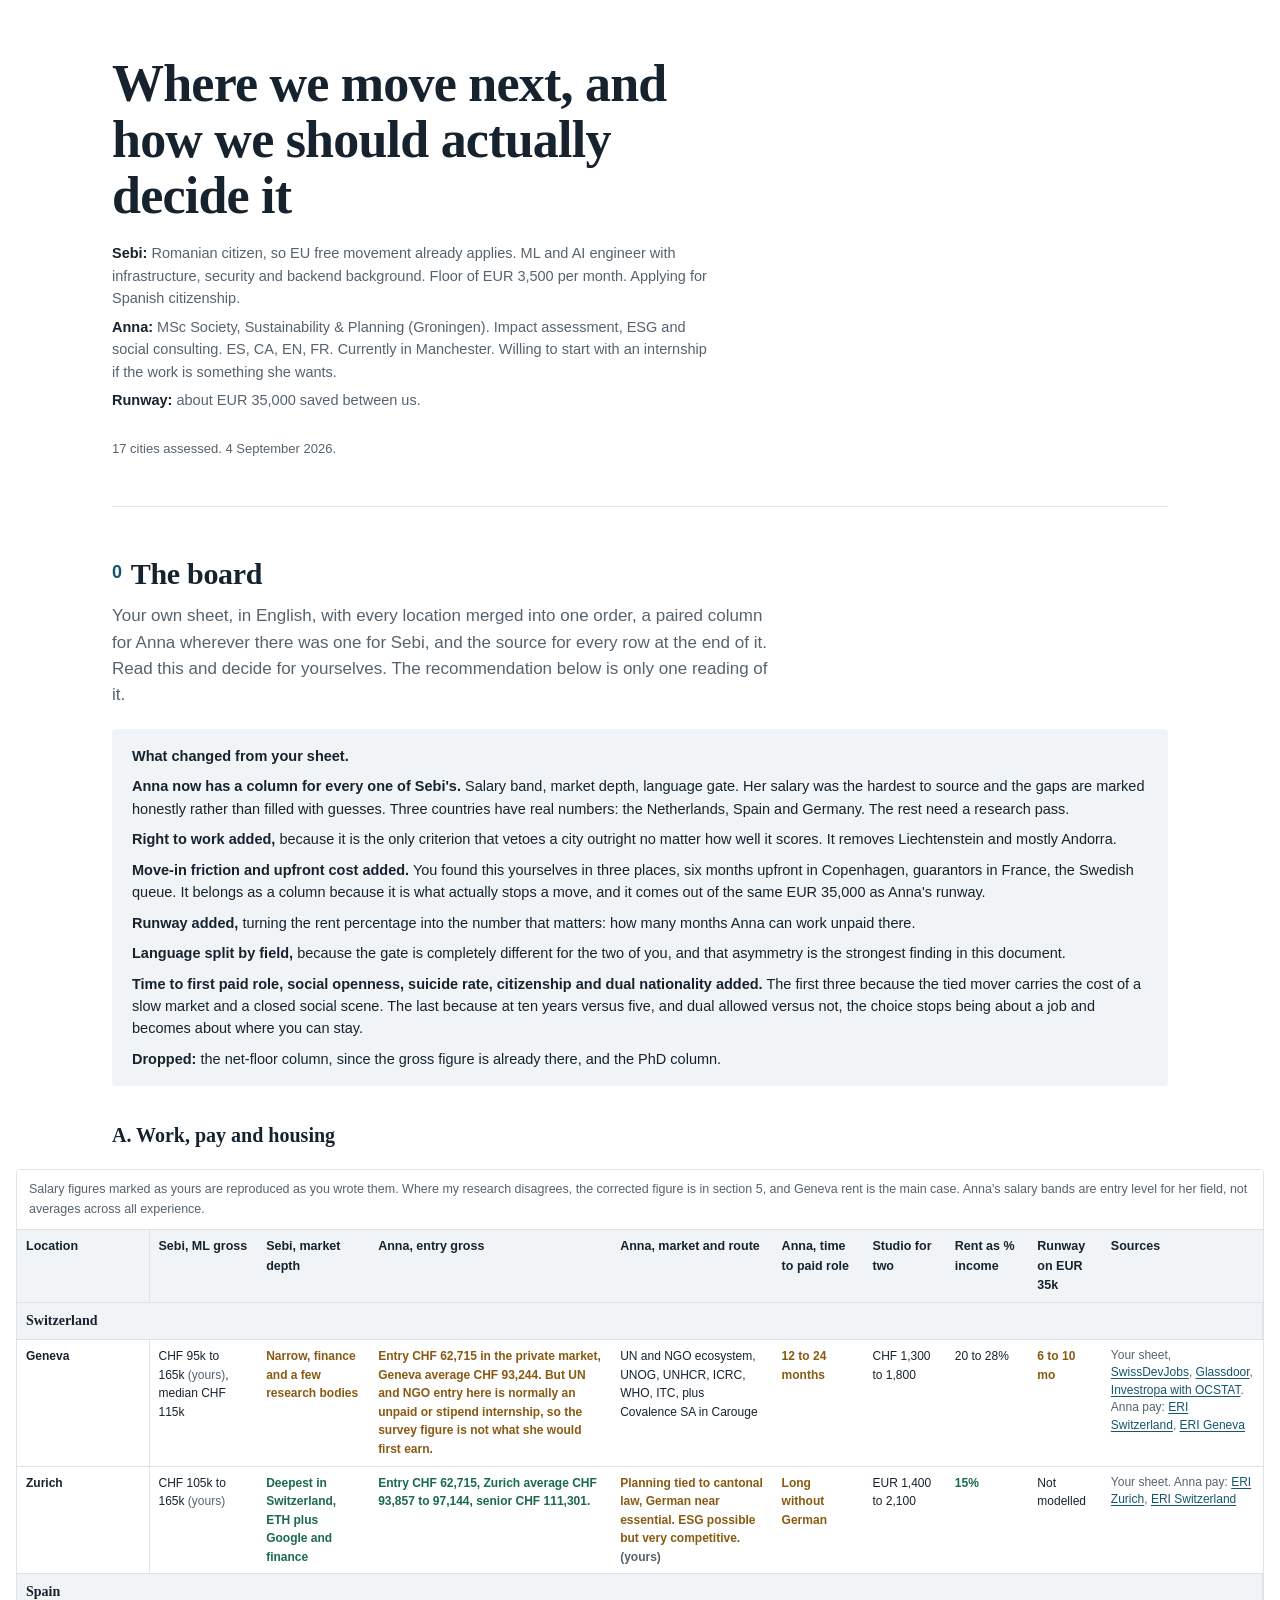
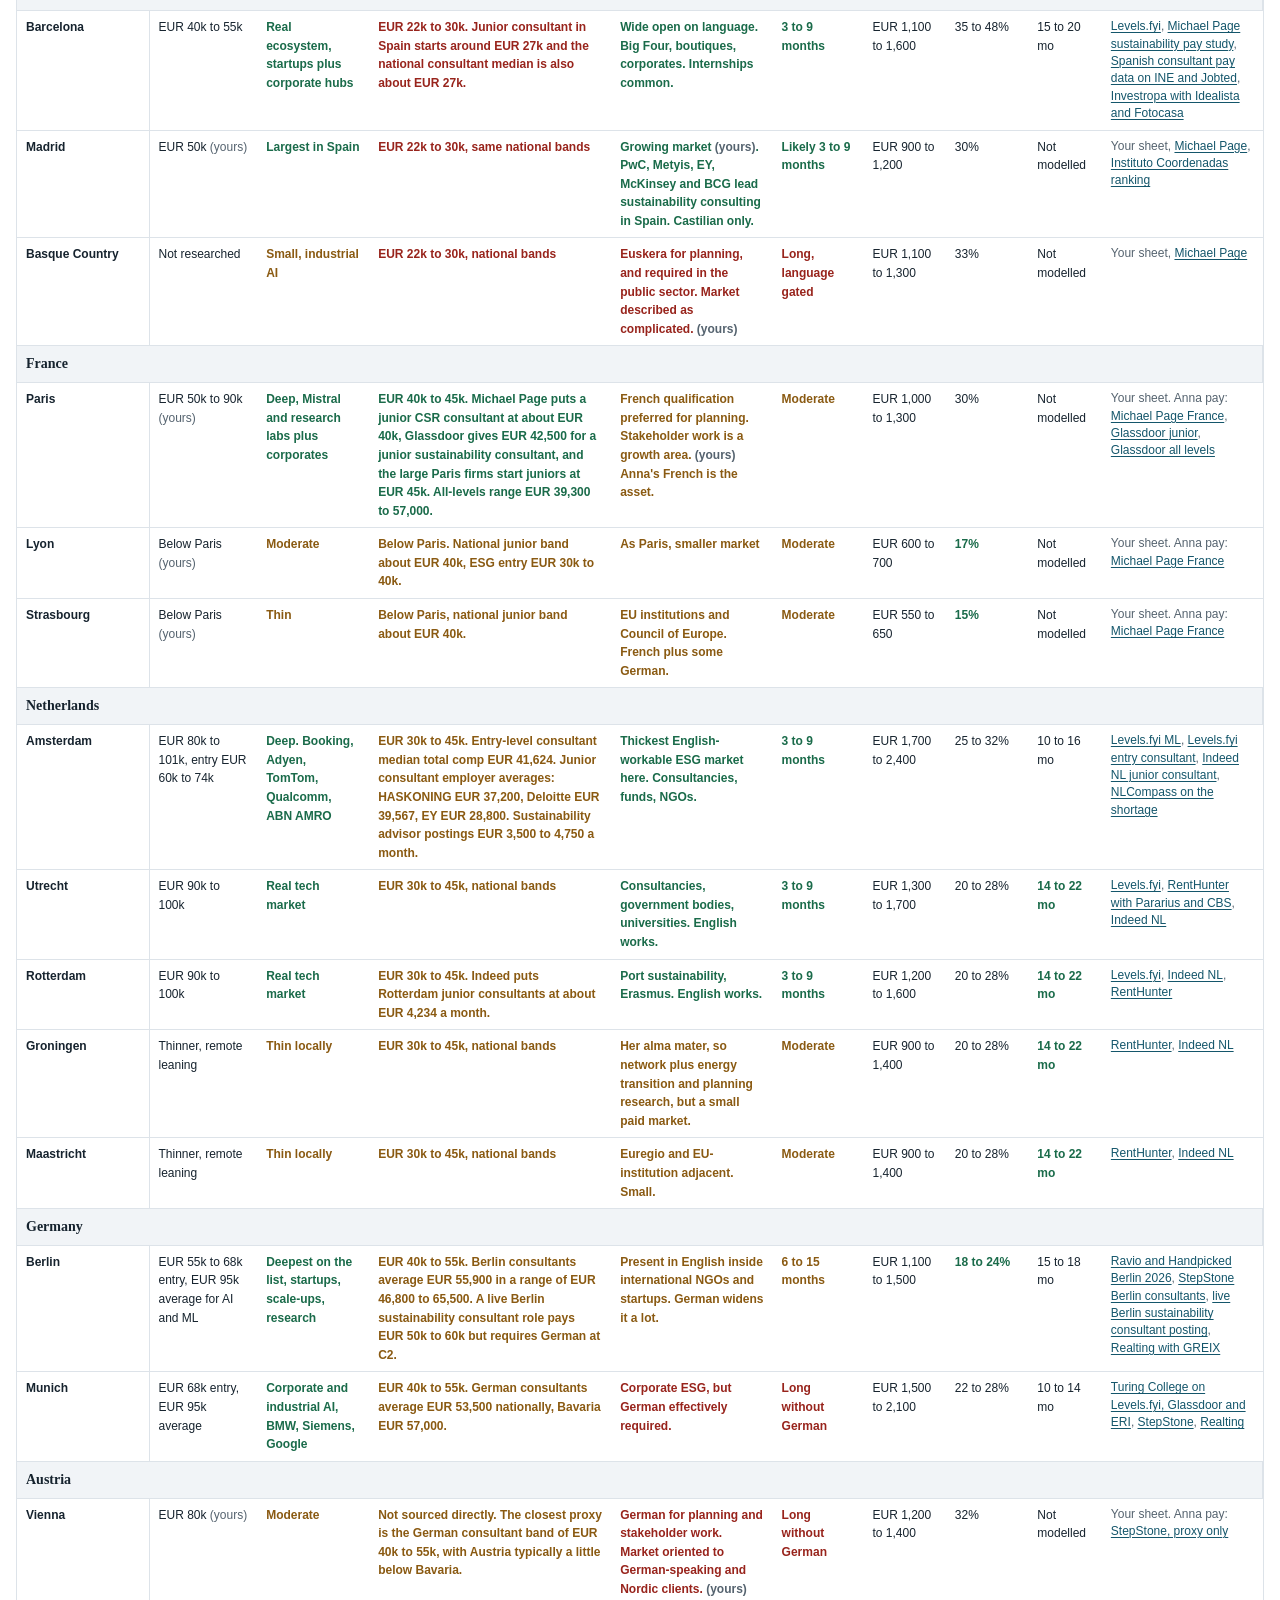
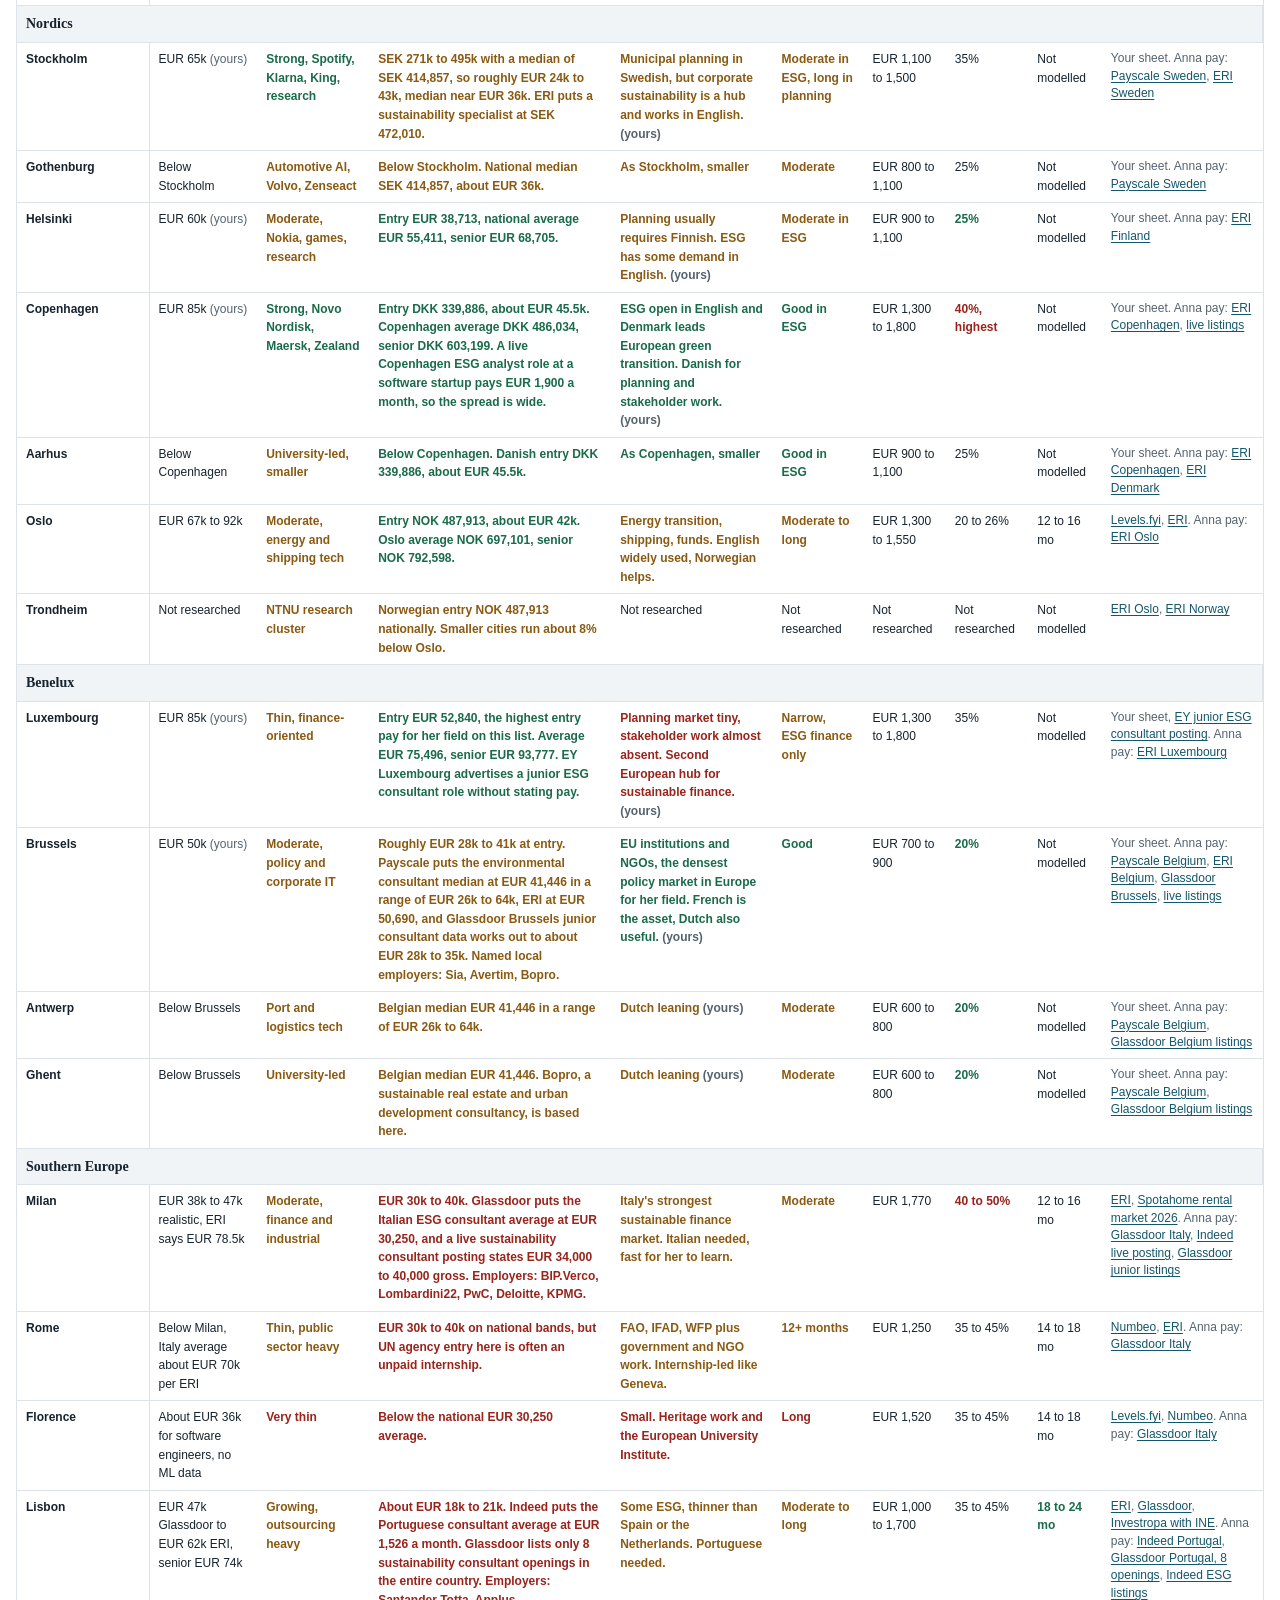
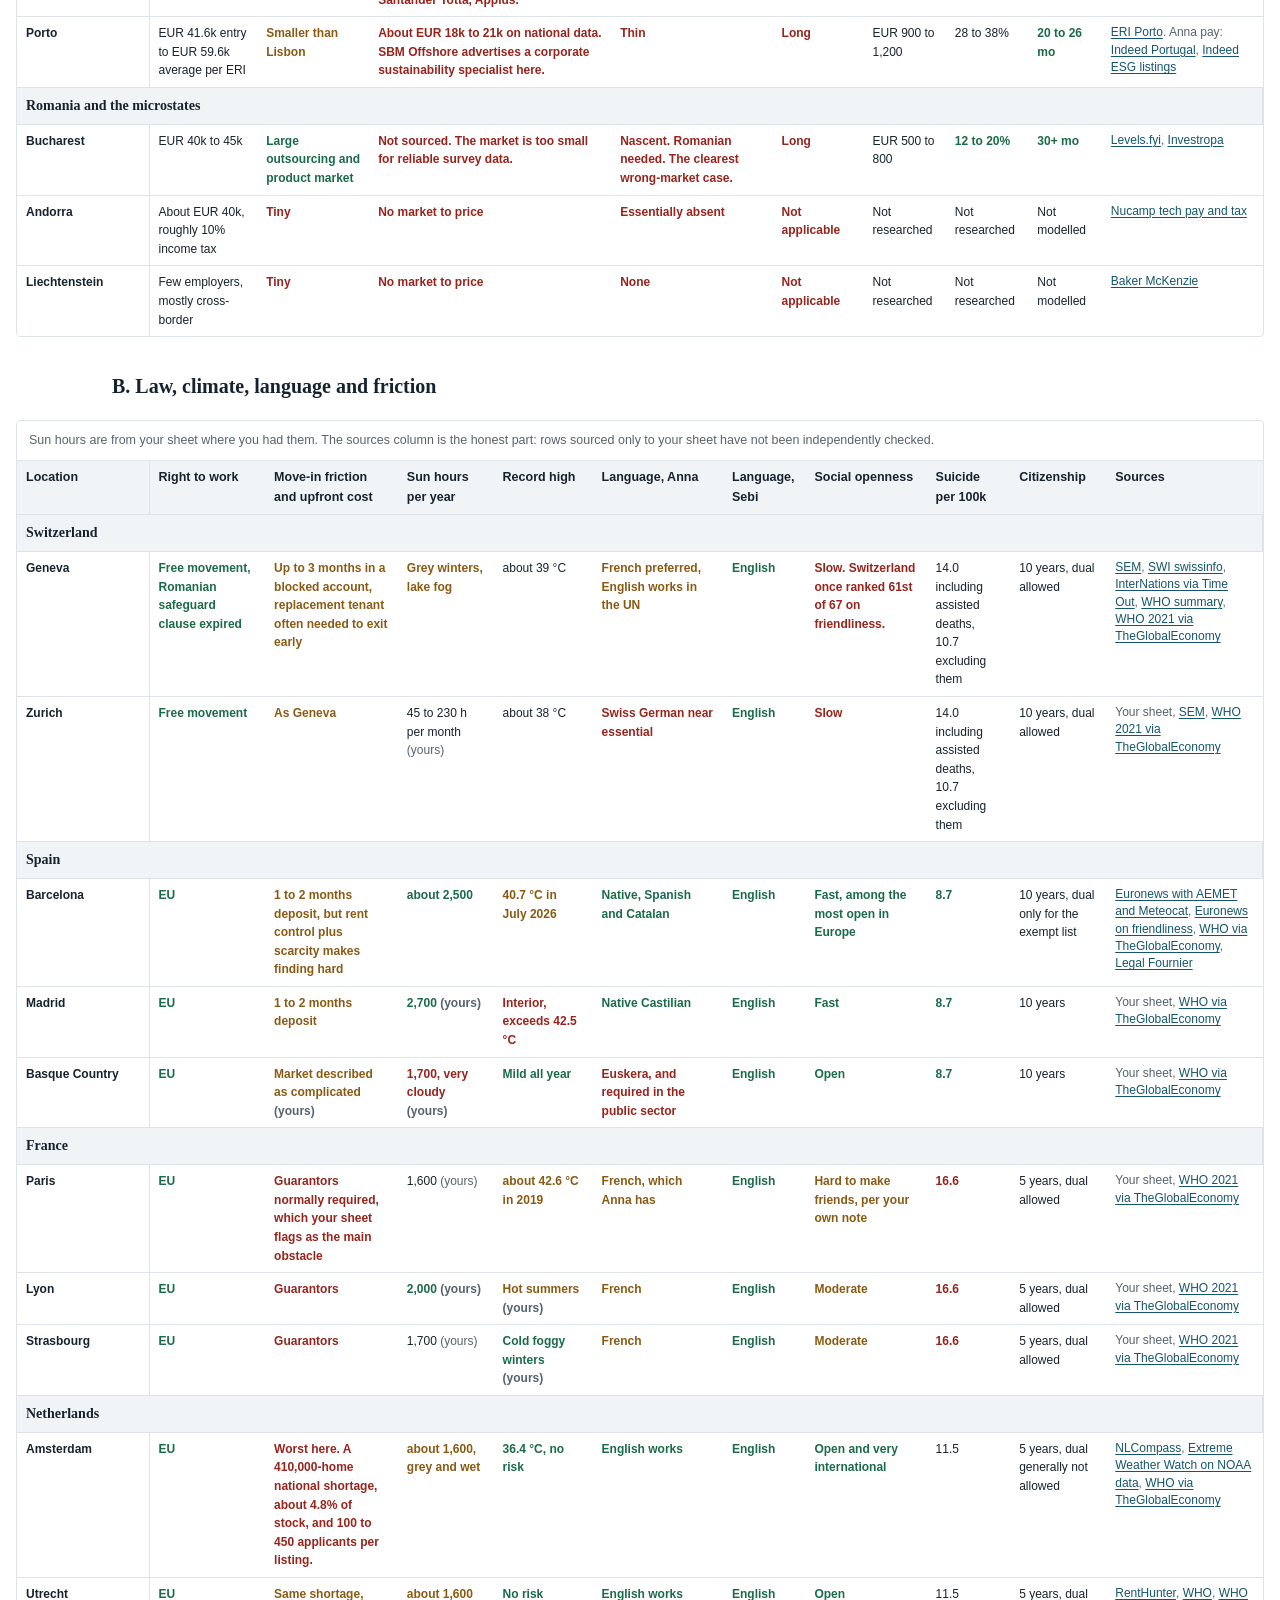
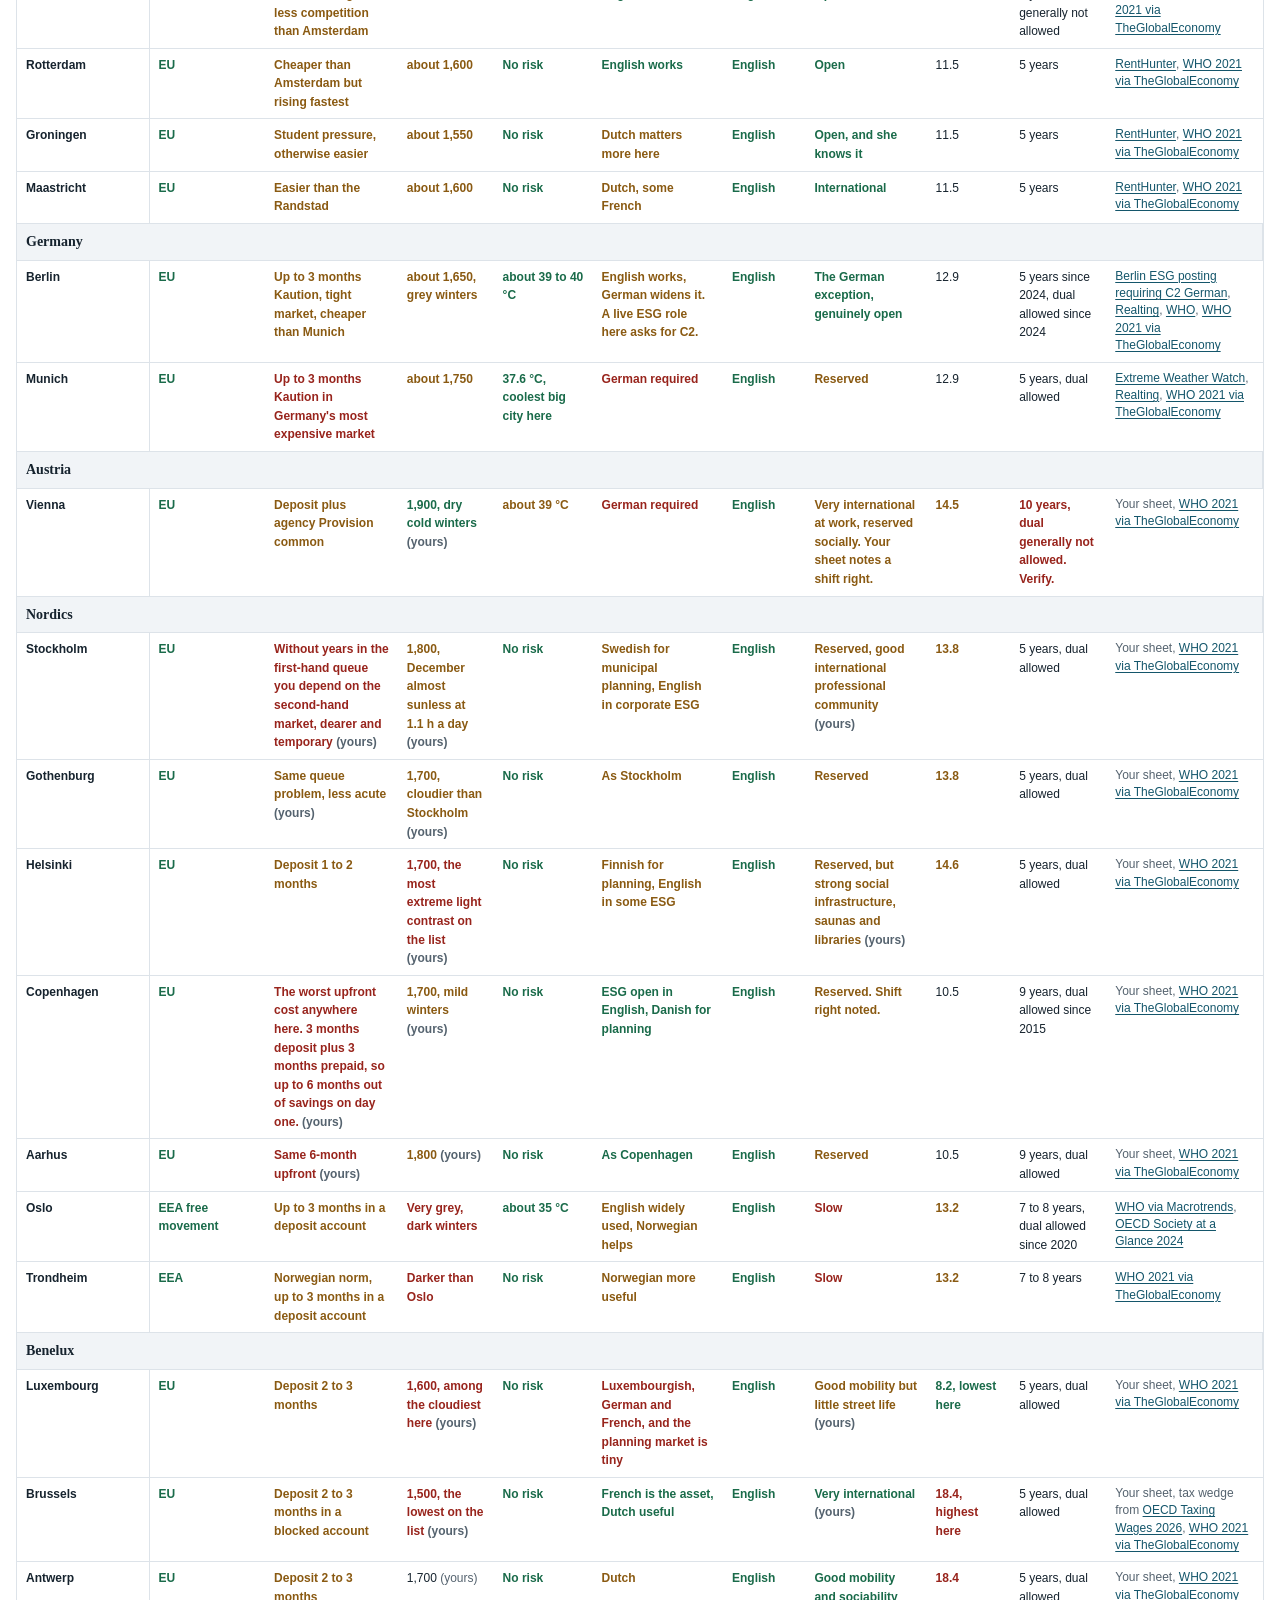
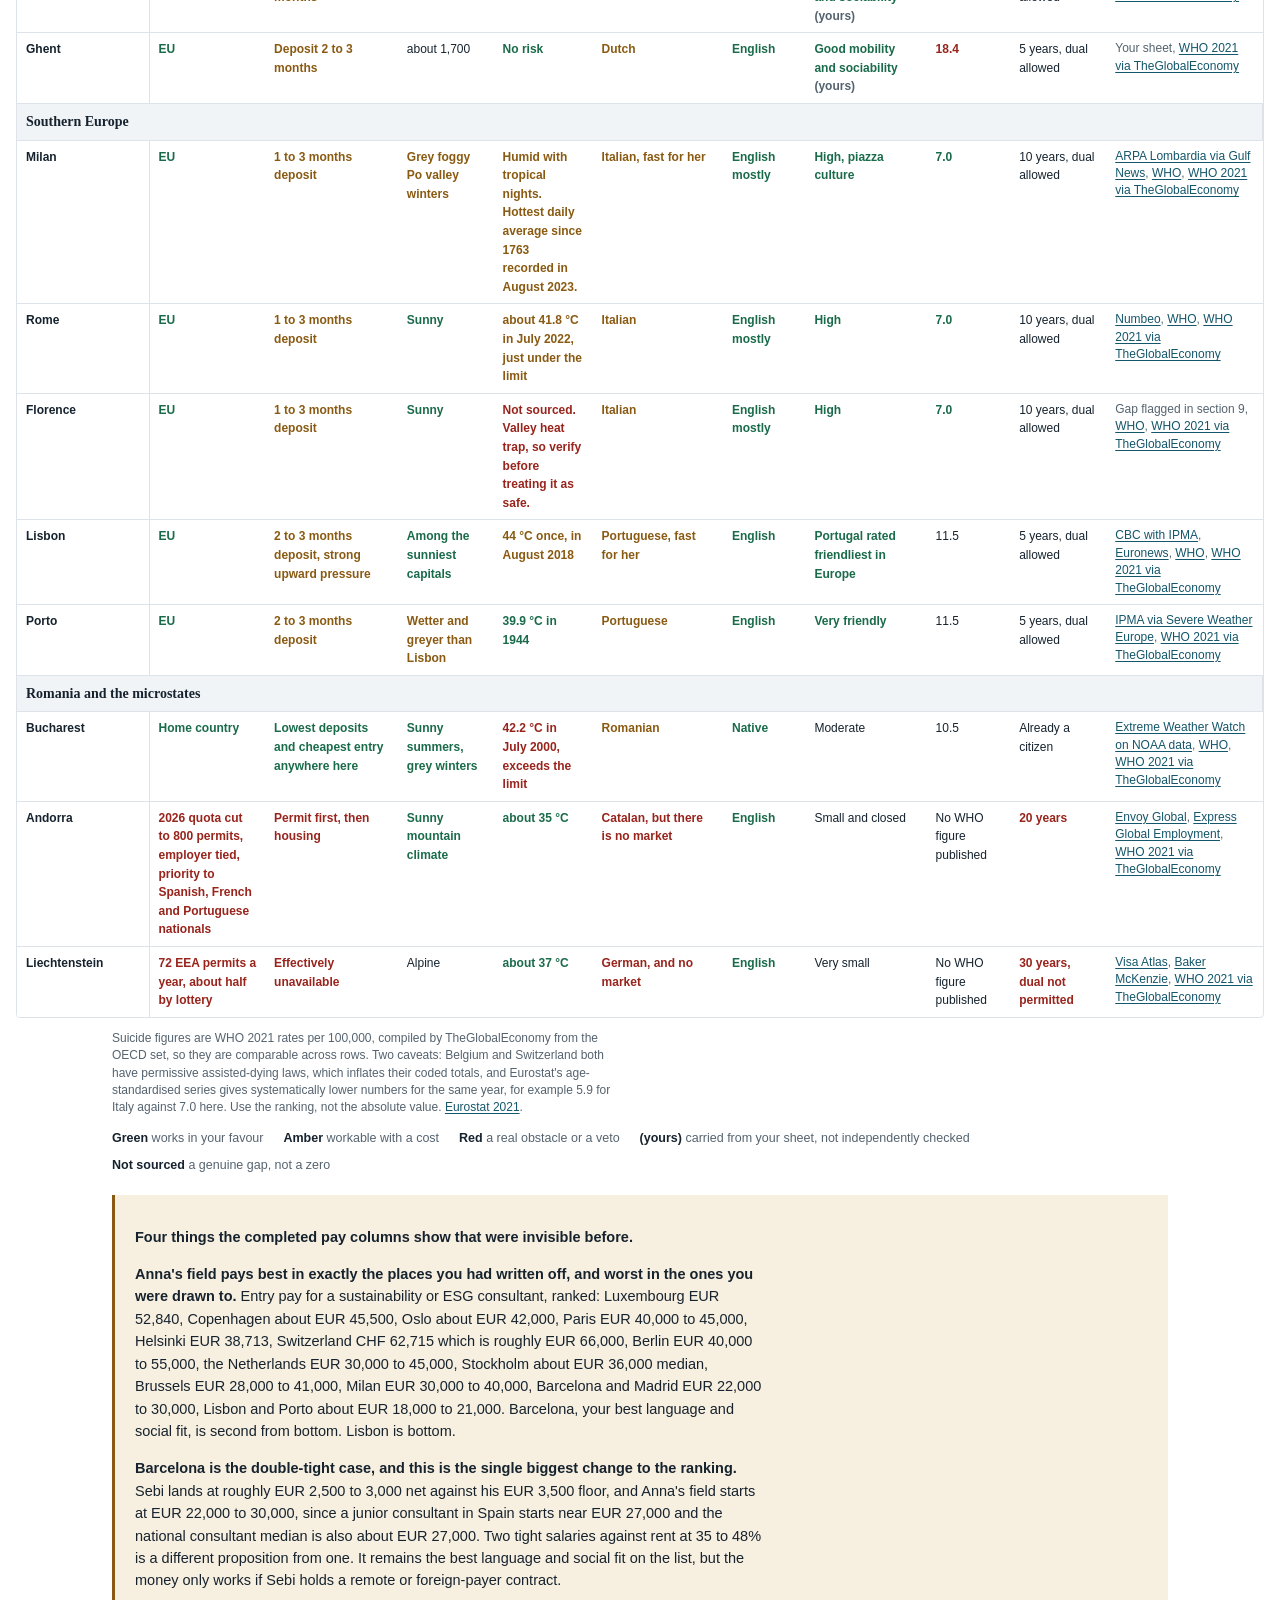
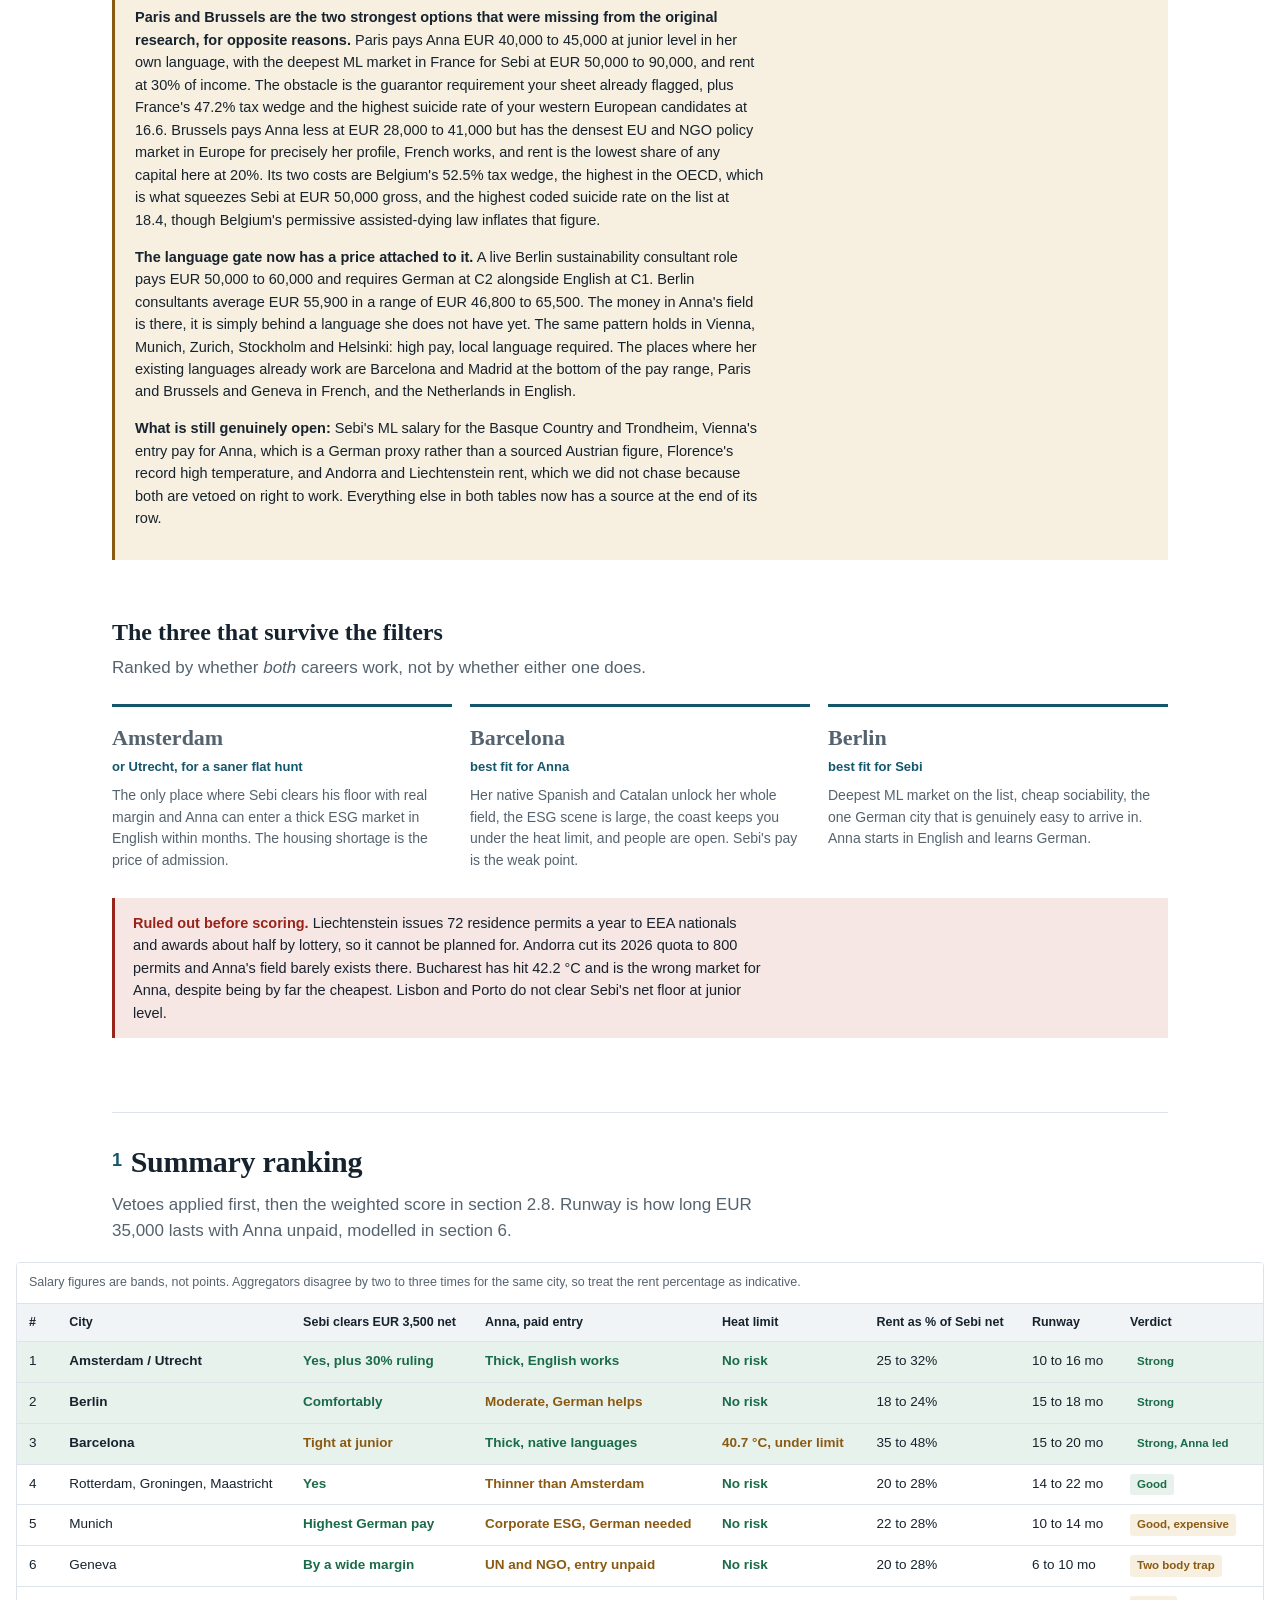
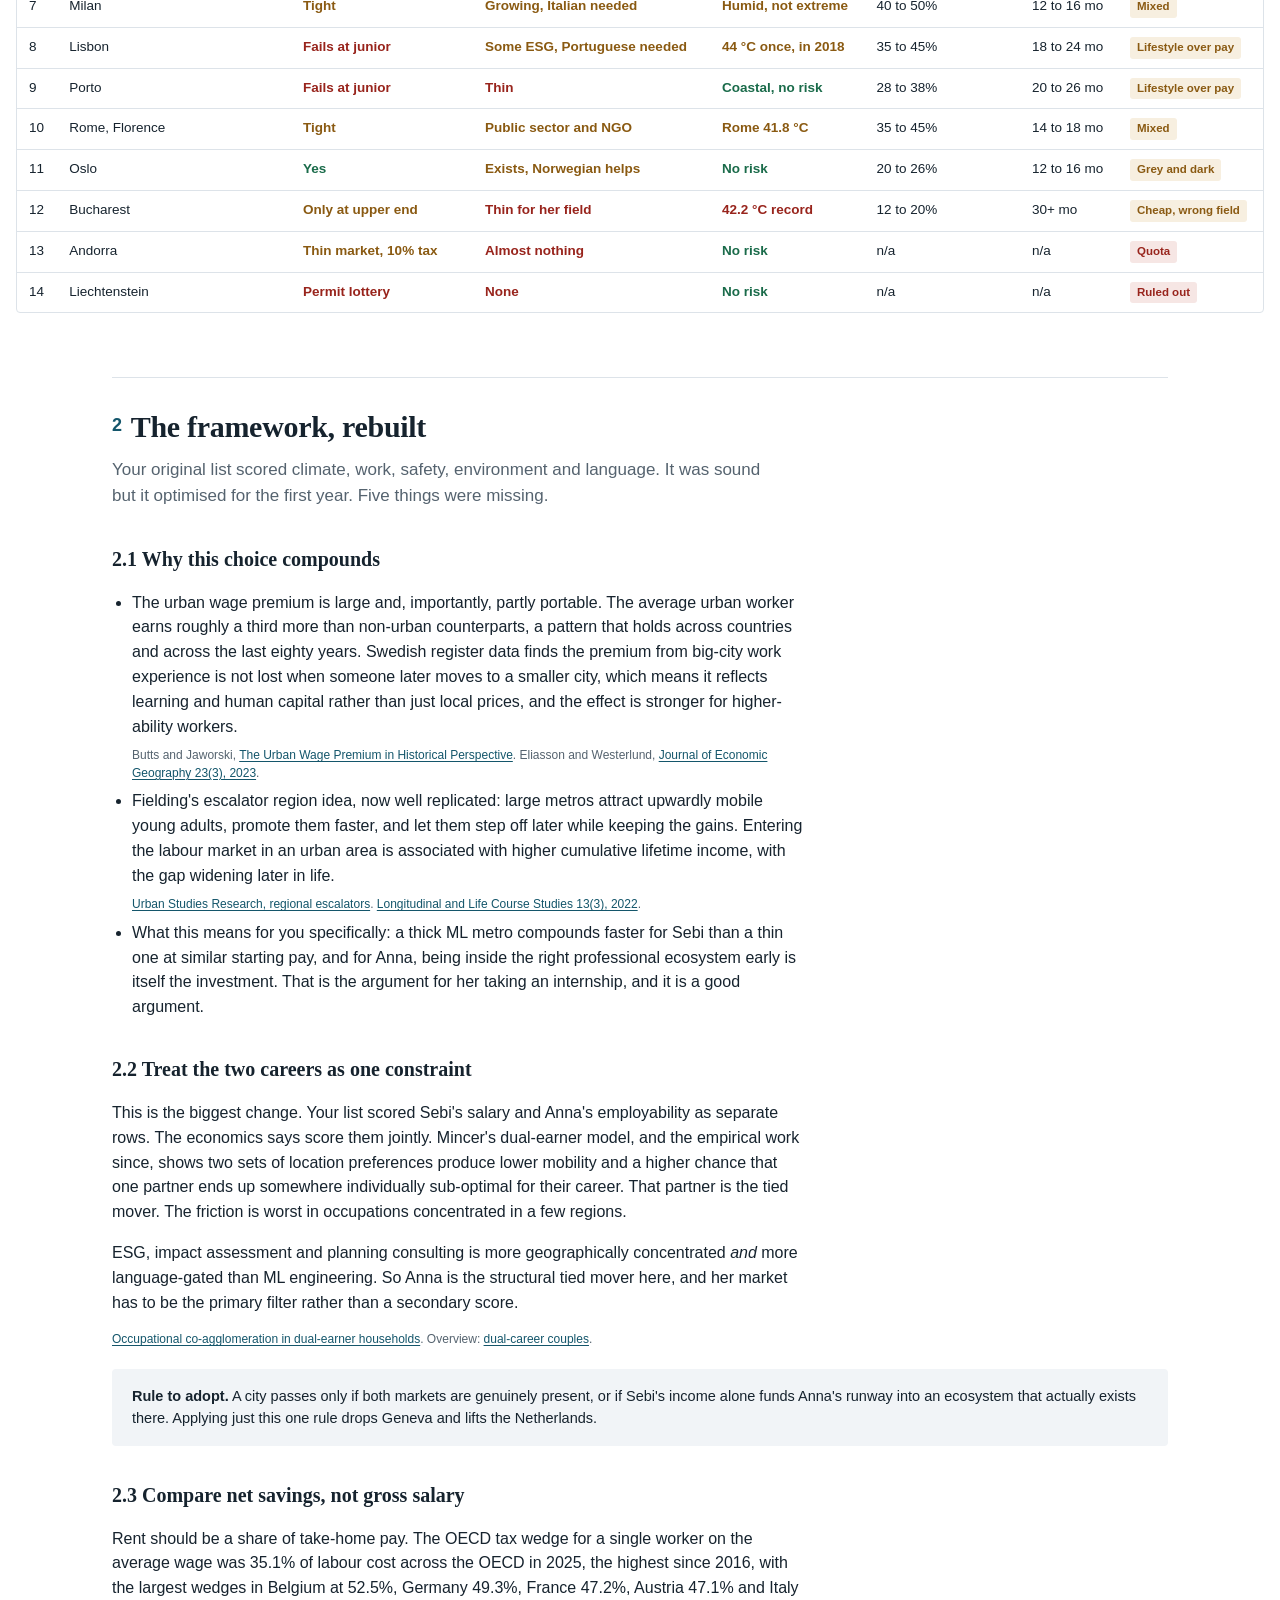
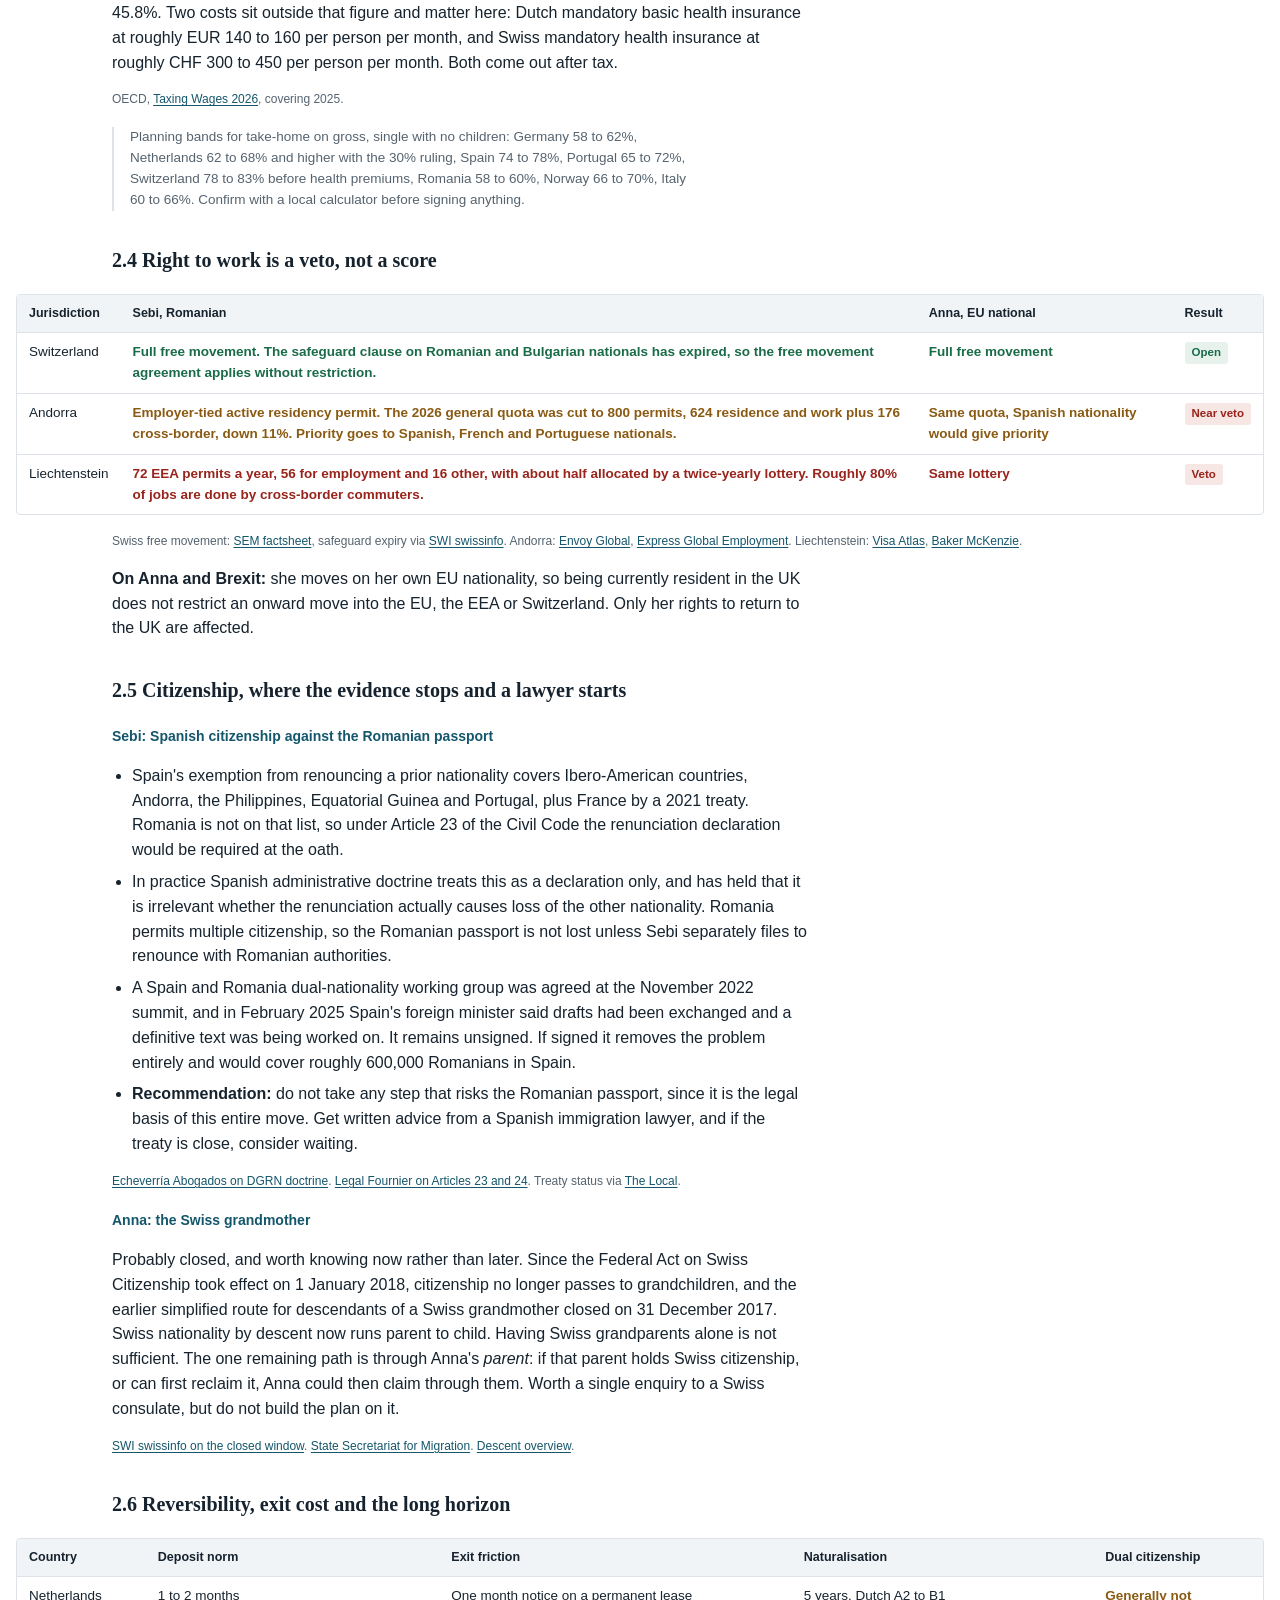
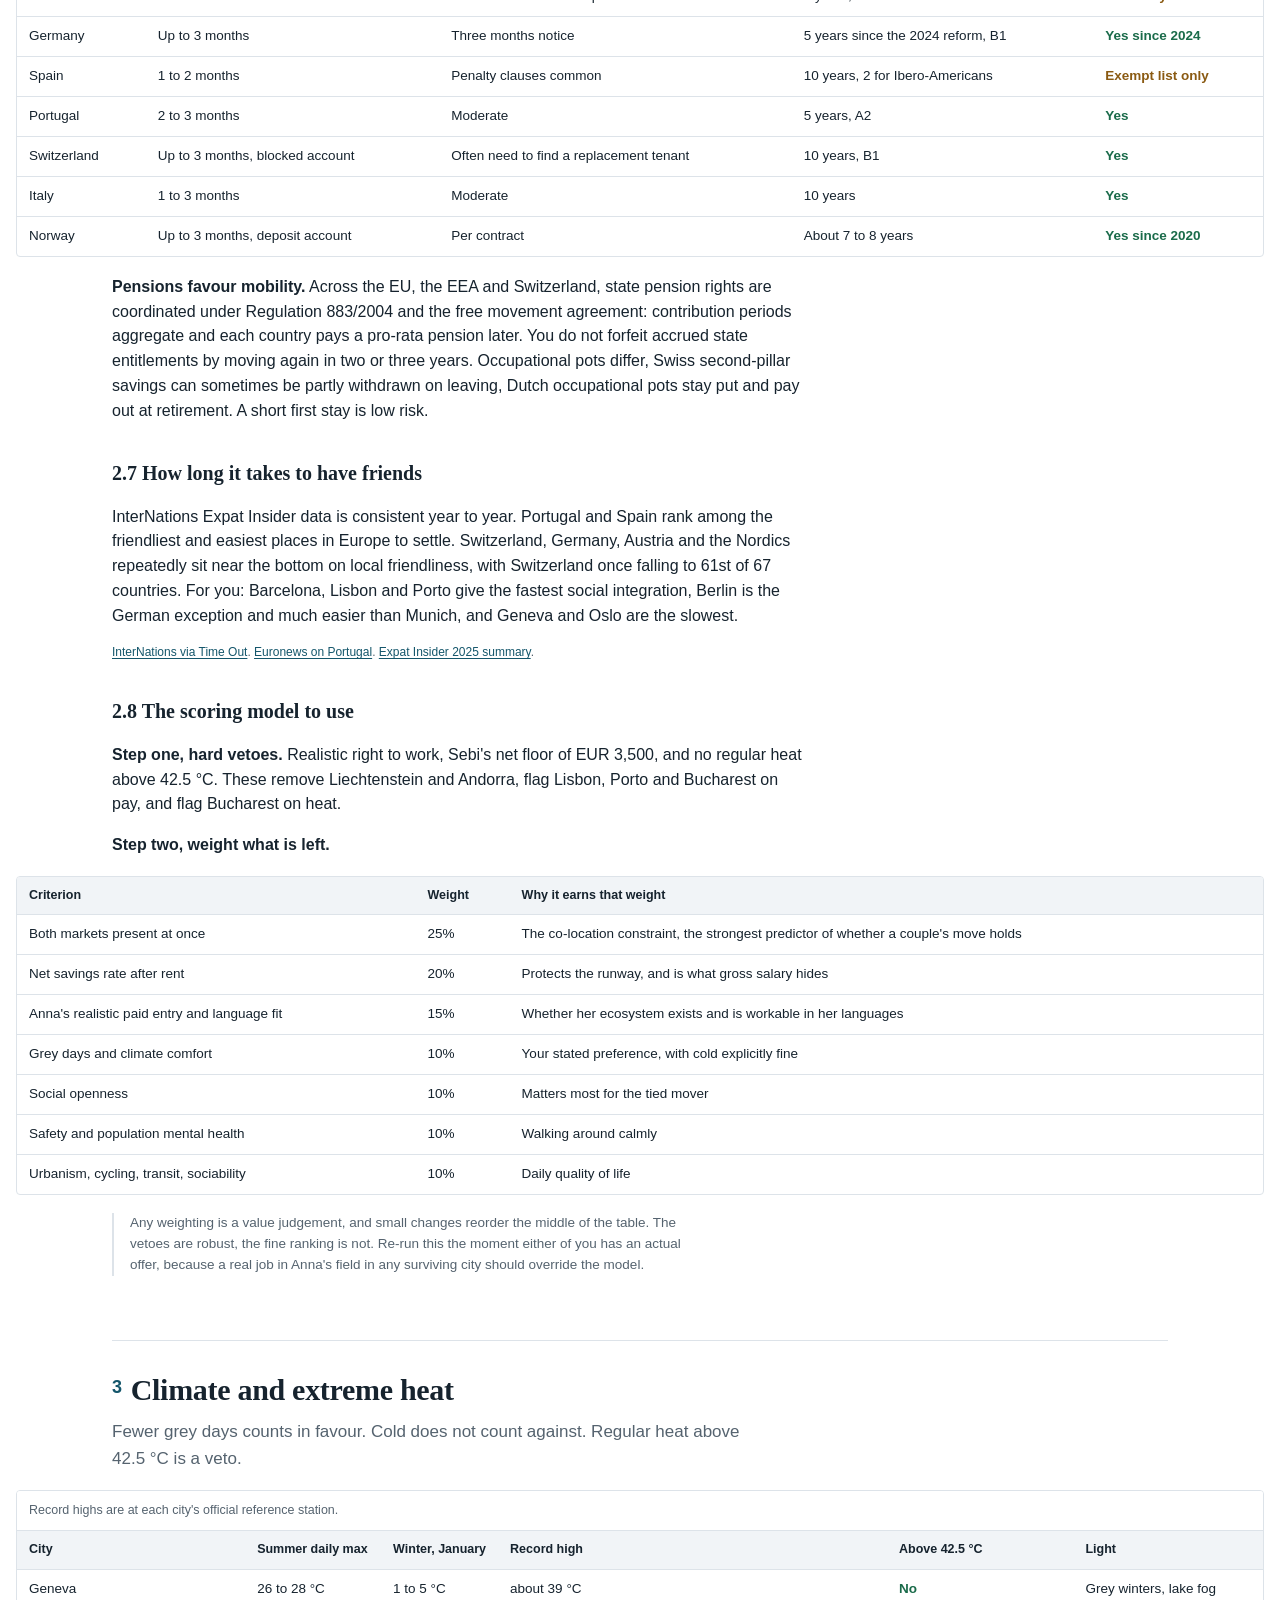
==== commit 9ef78e8a: "Merge branch 'main' of github.com:JitaruSebastian29/housing" ====
--- a/index.html
+++ b/index.html
@@ -64,7 +64,13 @@
   li{margin:7px 0;max-width:76ch}
 
   /* ---------- tables ---------- */
-  .scroll{overflow-x:auto;margin:18px 0;border:1px solid var(--rule);border-radius:4px}
+  /* tables break out of the reading column, so wide ones fit without horizontal scrolling */
+  .scroll{
+    --bleed:min(1520px, calc(100vw - 32px));
+    overflow-x:auto;margin:18px 0;border:1px solid var(--rule);border-radius:4px;
+    width:var(--bleed);max-width:var(--bleed);
+    margin-left:calc((100% - var(--bleed)) / 2);
+  }
   table{border-collapse:collapse;width:100%;font-size:13.5px;min-width:620px}
   th,td{padding:9px 12px;text-align:left;vertical-align:top;border-bottom:1px solid var(--rule)}
   th{background:var(--panel);font-weight:600;font-size:12.5px;color:var(--ink);white-space:nowrap}
@@ -103,8 +109,10 @@
   .method{font-size:13.5px;color:var(--ink-soft);border-left:2px solid var(--rule);padding-left:16px;margin:18px 0}
 
   /* wide master board */
-  .board table{font-size:12px;min-width:1180px}
-  .board th,.board td{padding:7px 9px}
+  .board table{font-size:12px;min-width:980px}
+  .board th,.board td{padding:7px 9px;overflow-wrap:break-word}
+  .board th{white-space:normal}
+  .board td.num{white-space:normal}
   .board td:first-child,.board th:first-child{position:sticky;left:0;background:#fff;border-right:1px solid var(--rule);font-weight:600;min-width:132px}
   .board th:first-child{background:var(--panel)}
   .board tr.country td{background:var(--panel);font-family:var(--serif);font-size:14px;font-weight:600}
@@ -114,13 +122,24 @@
   .thin{color:var(--ink-soft)}
   footer{margin-top:64px;padding-top:20px;border-top:1px solid var(--rule);font-size:12.5px;color:var(--ink-soft)}
 
+  /* narrow laptops: tighten the wide board so it still fits without scrolling */
+  @media (max-width:1100px){
+    .board table{font-size:11.5px;min-width:0}
+    .board th,.board td{padding:6px 6px}
+    .board td:first-child,.board th:first-child{min-width:112px}
+  }
+
   @media (max-width:820px){
     .shortlist{grid-template-columns:1fr;gap:22px}
     .cities{grid-template-columns:1fr}
     .masthead{padding-top:36px}
   }
   @media (prefers-reduced-motion:reduce){*{transition:none!important;animation:none!important}}
-  @media print{body{font-size:11pt}.scroll{overflow:visible;border:none}table{min-width:0}}
+  @media print{
+    body{font-size:11pt}
+    .scroll{overflow:visible;border:none;width:auto;max-width:none;margin-left:0}
+    table{min-width:0}
+  }
 </style>
 </head>
 <body>
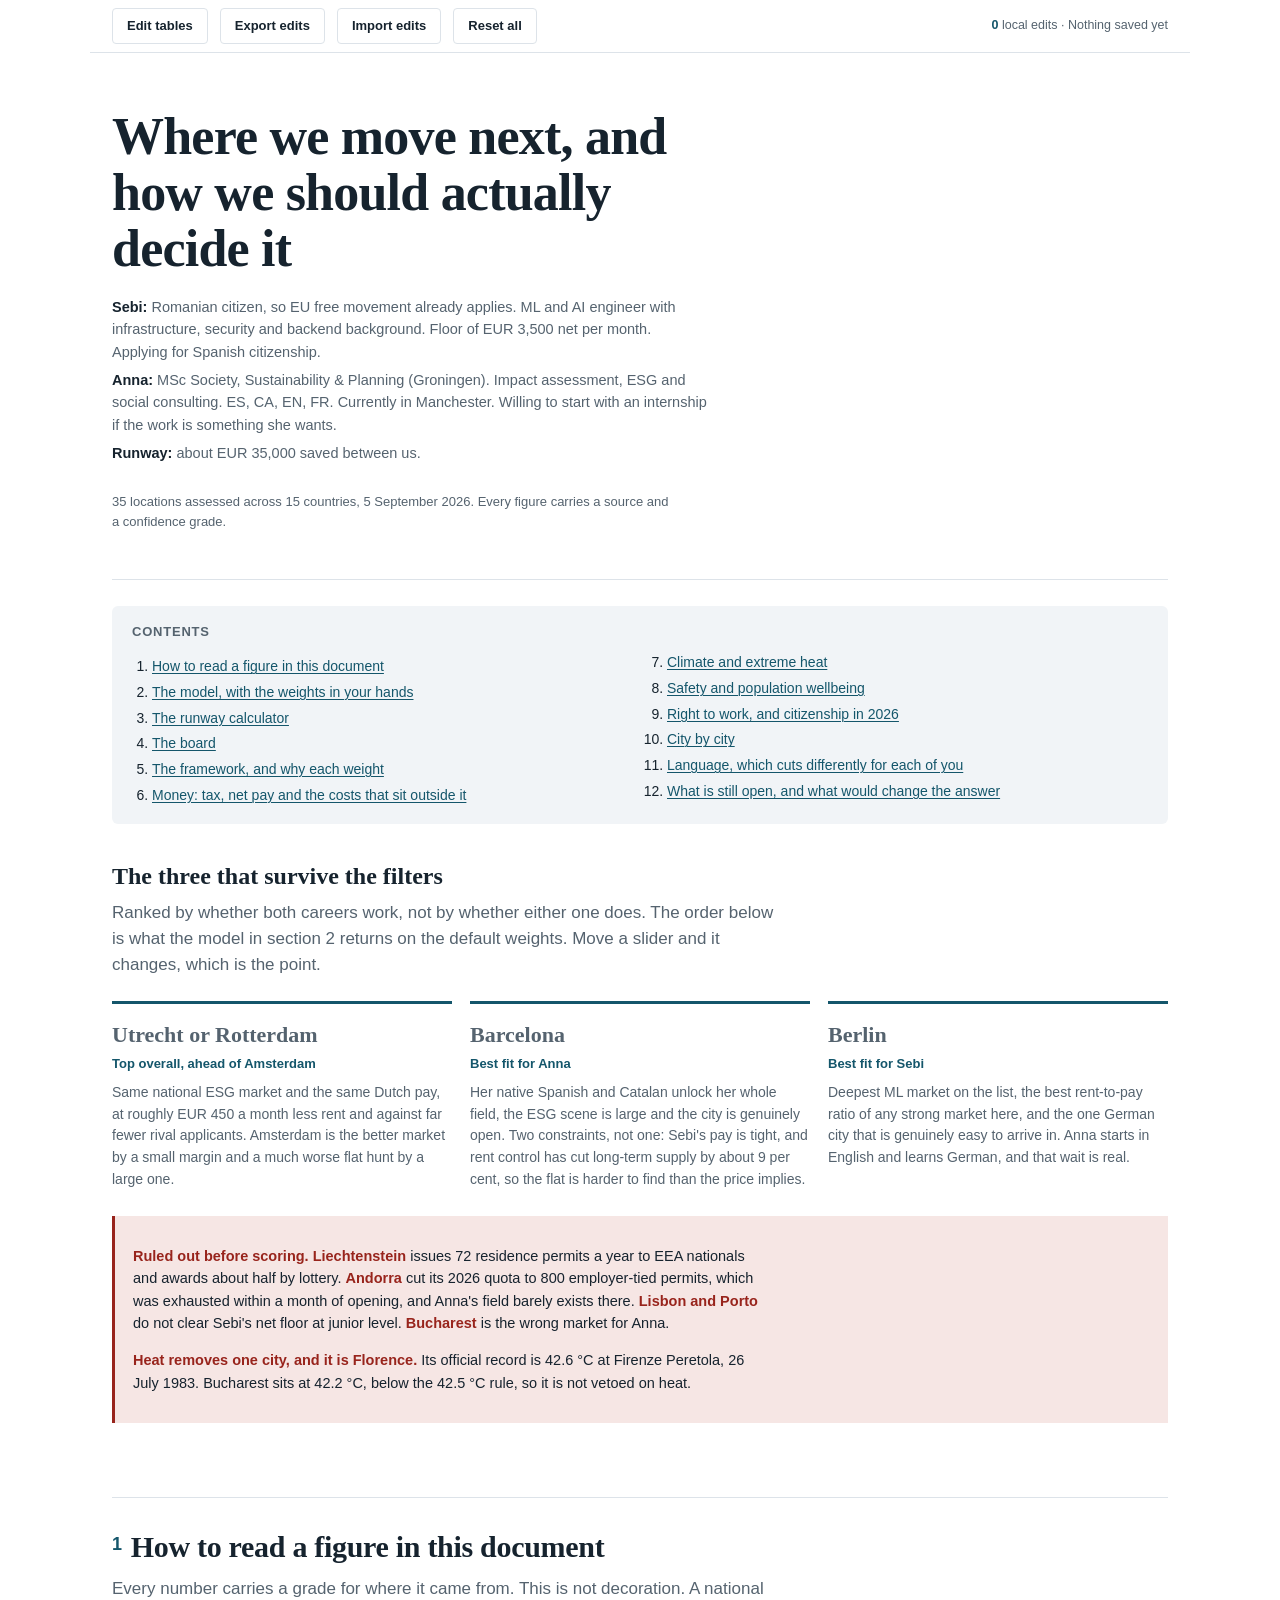
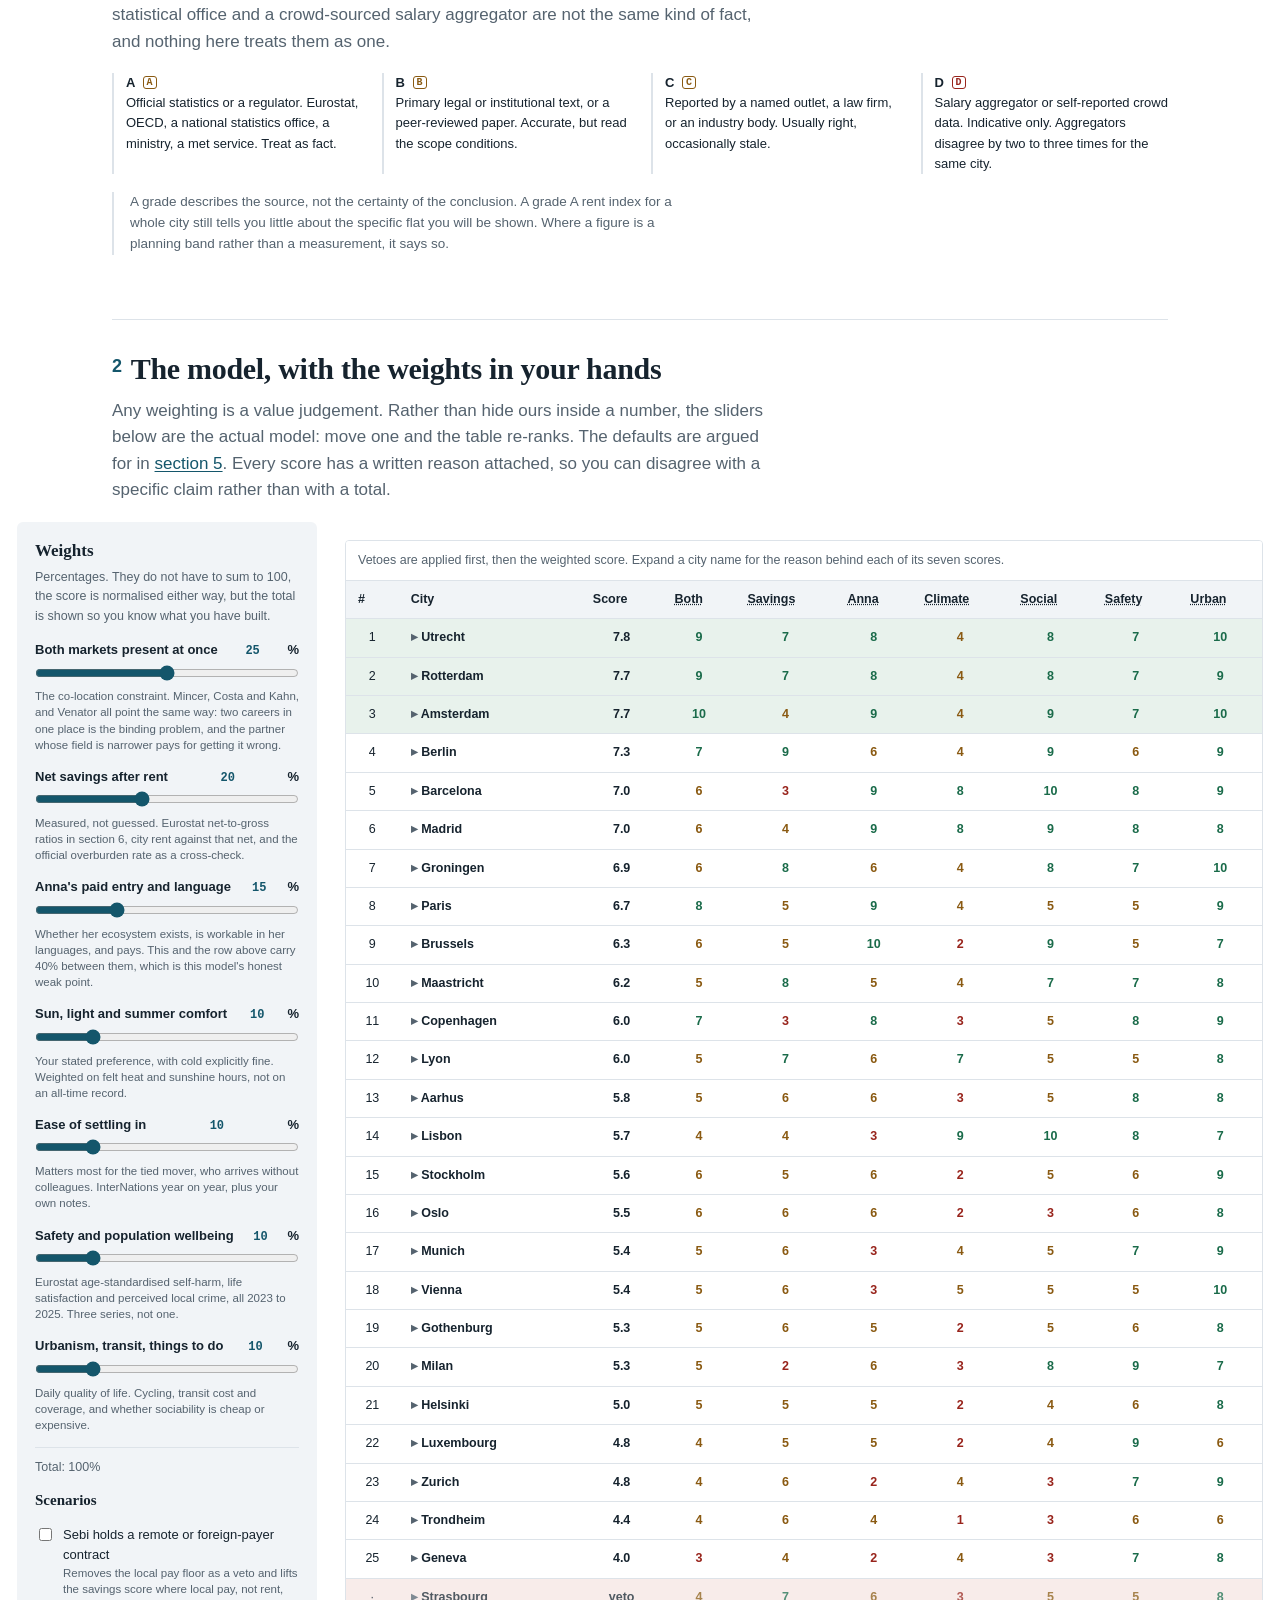
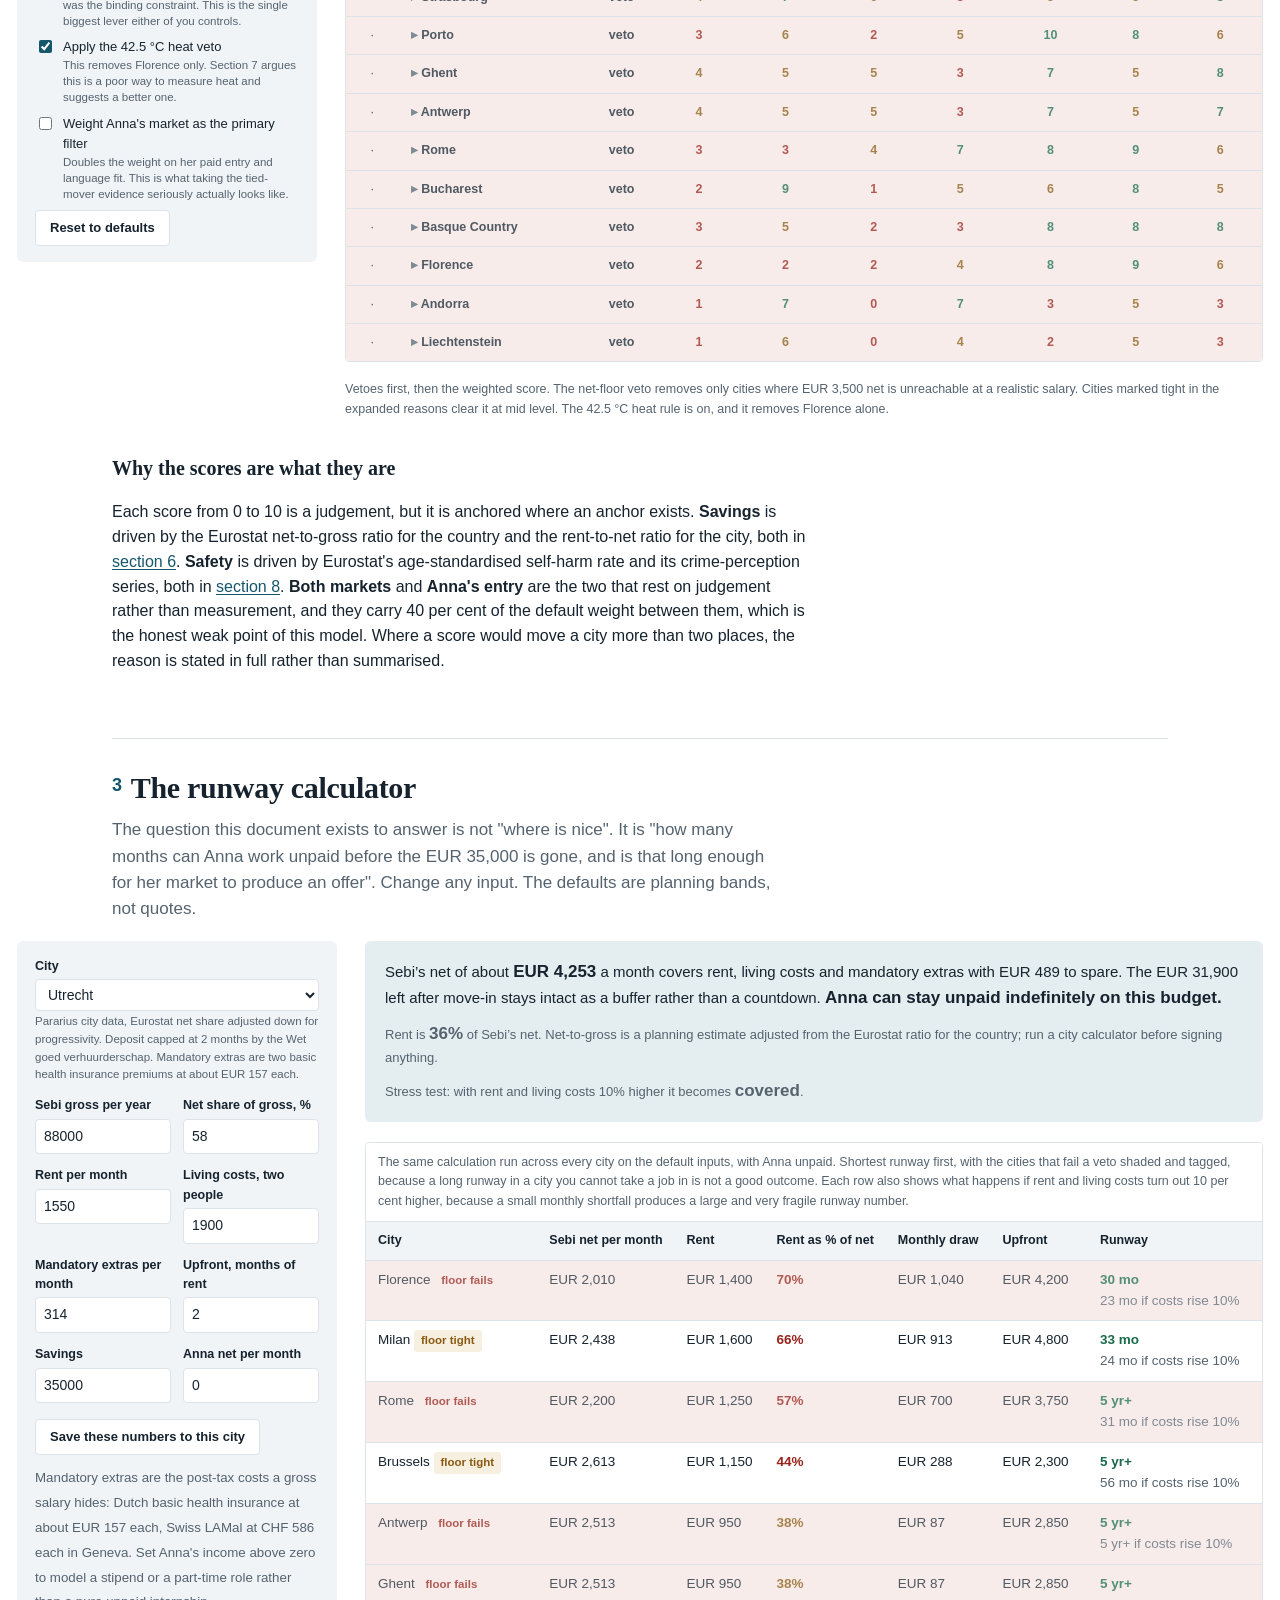
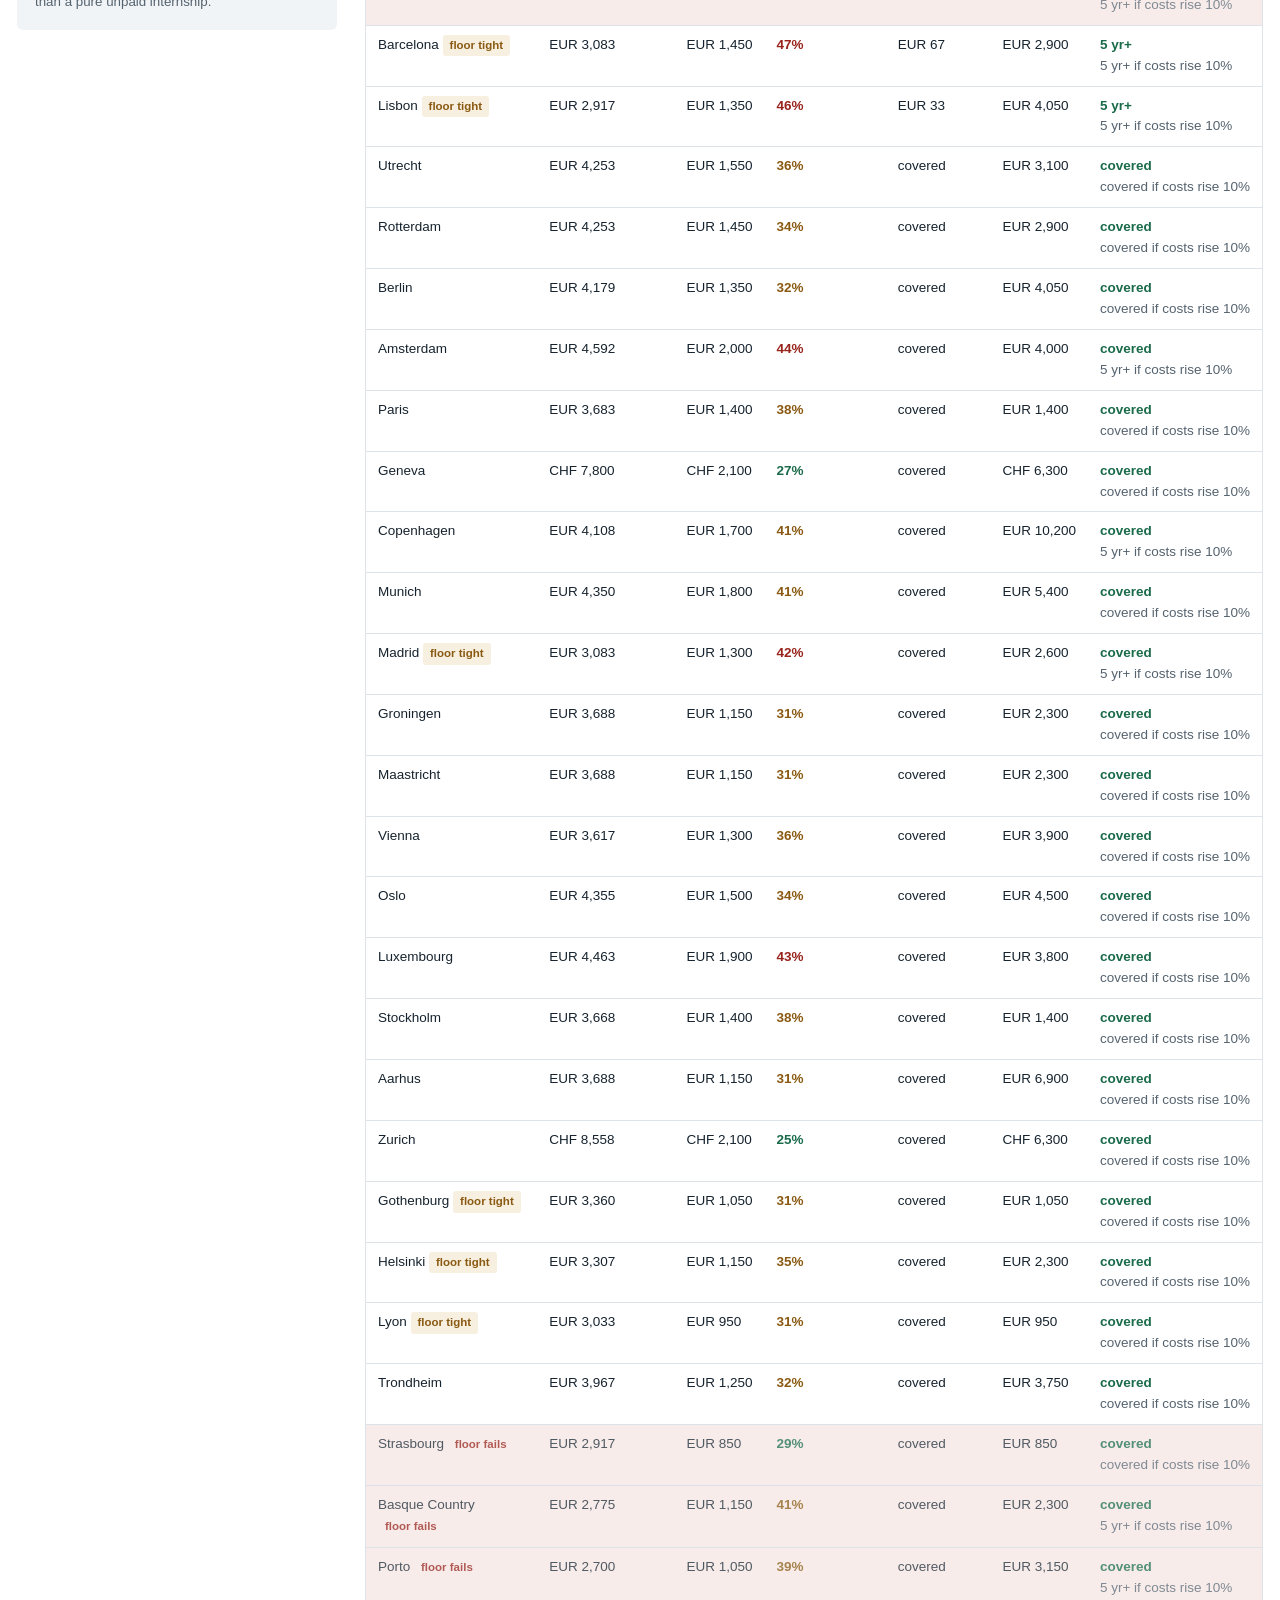
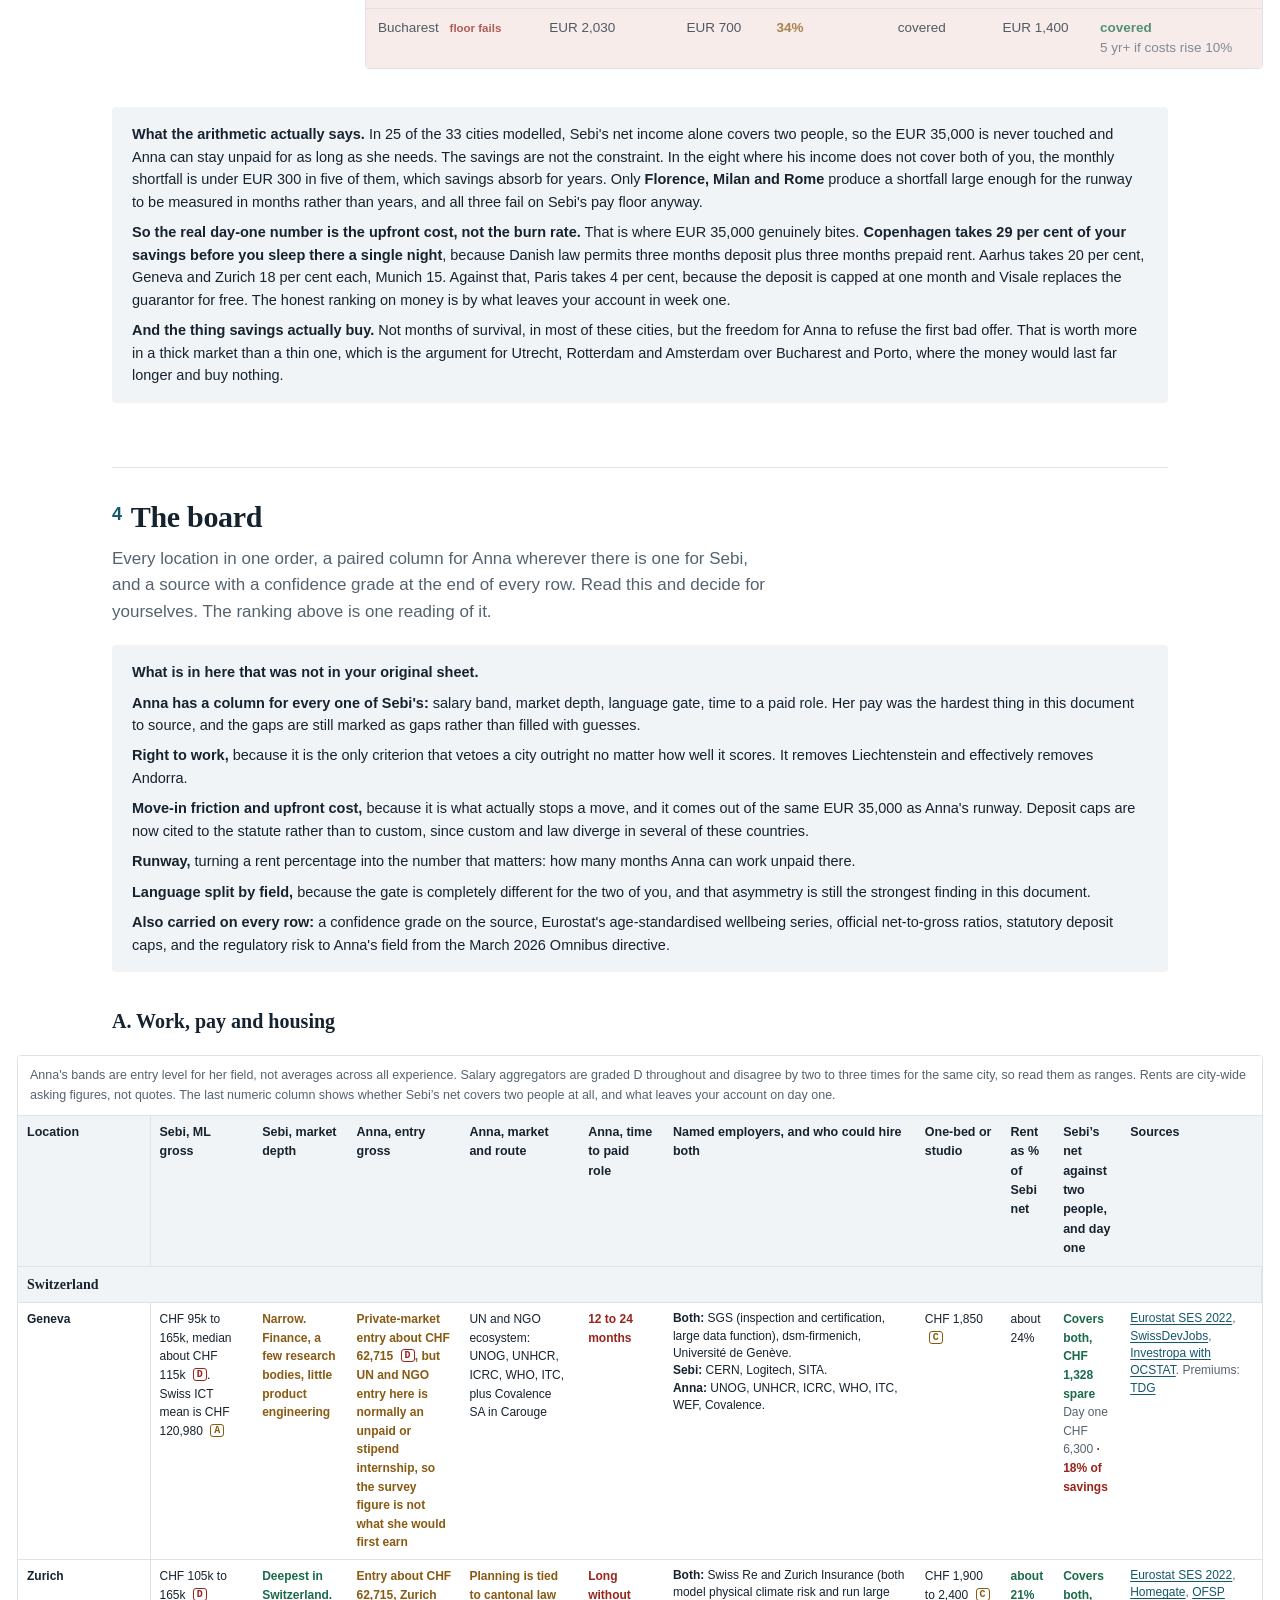
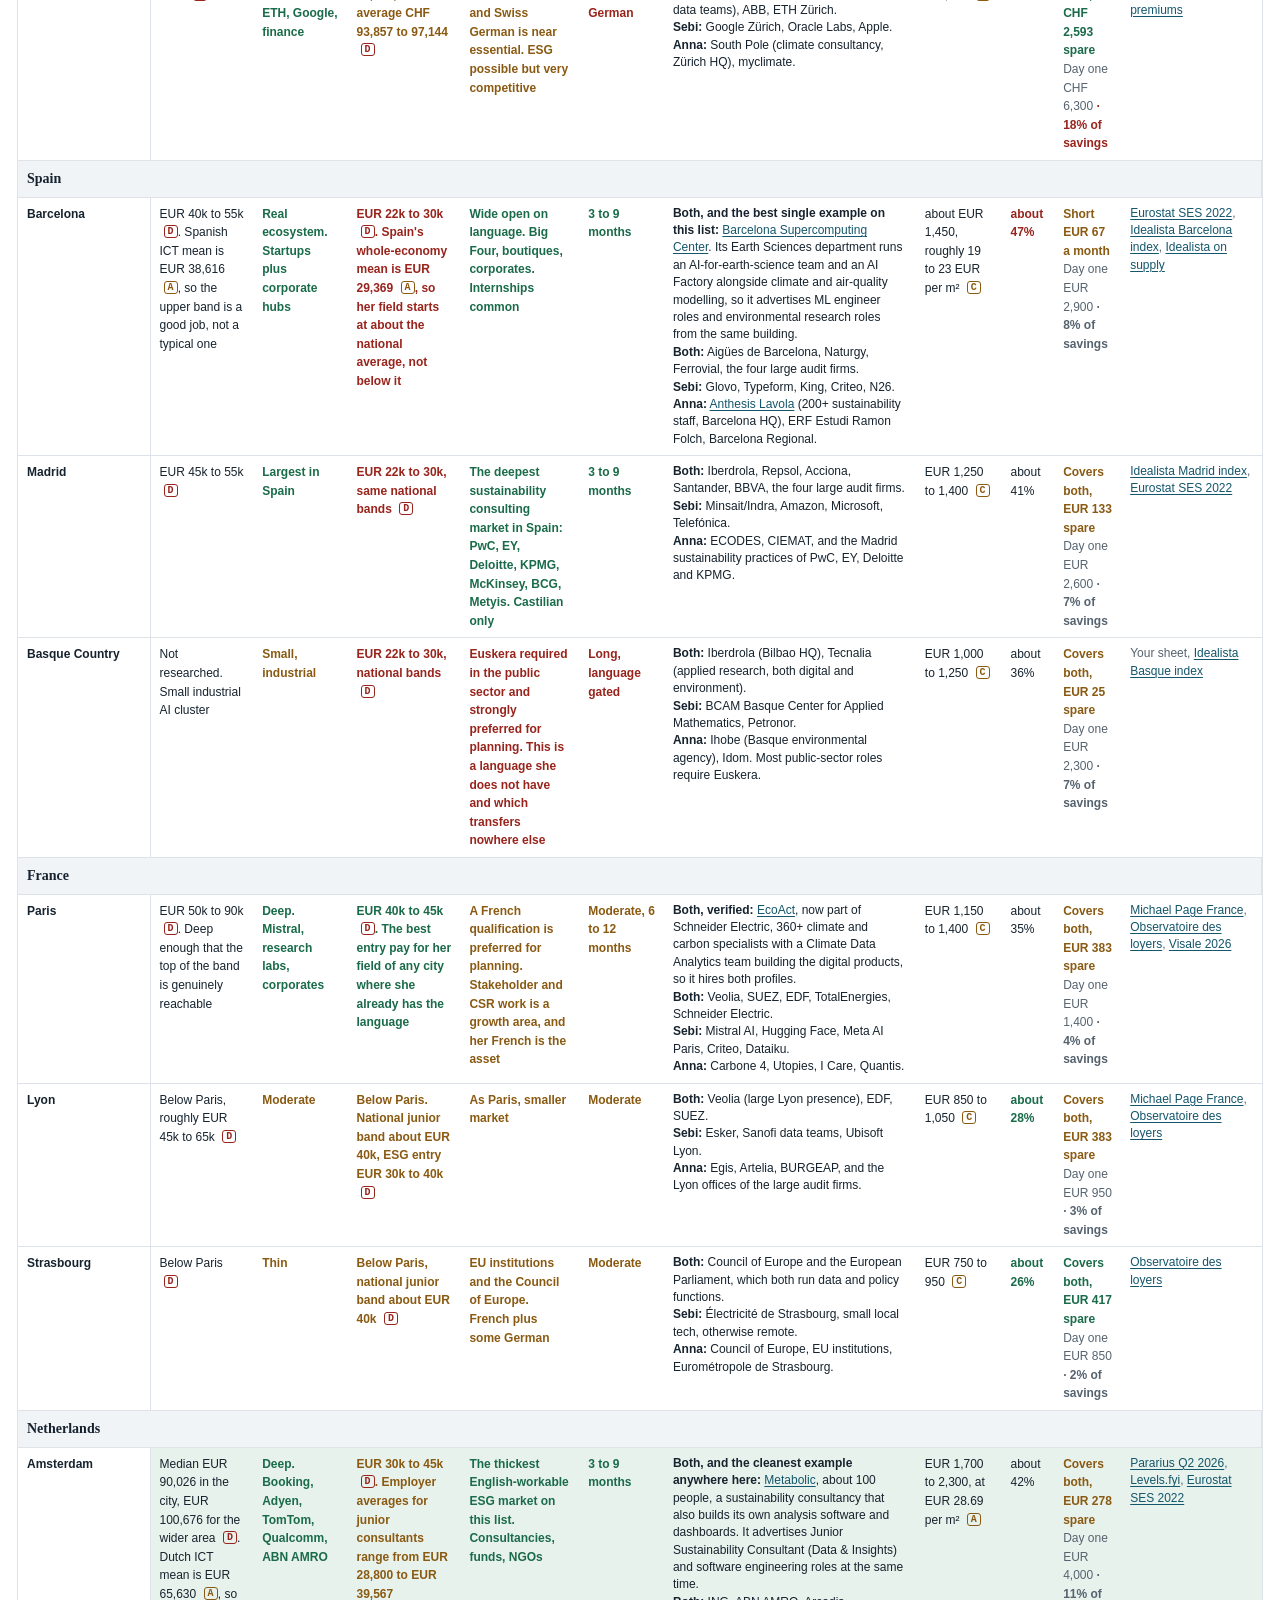
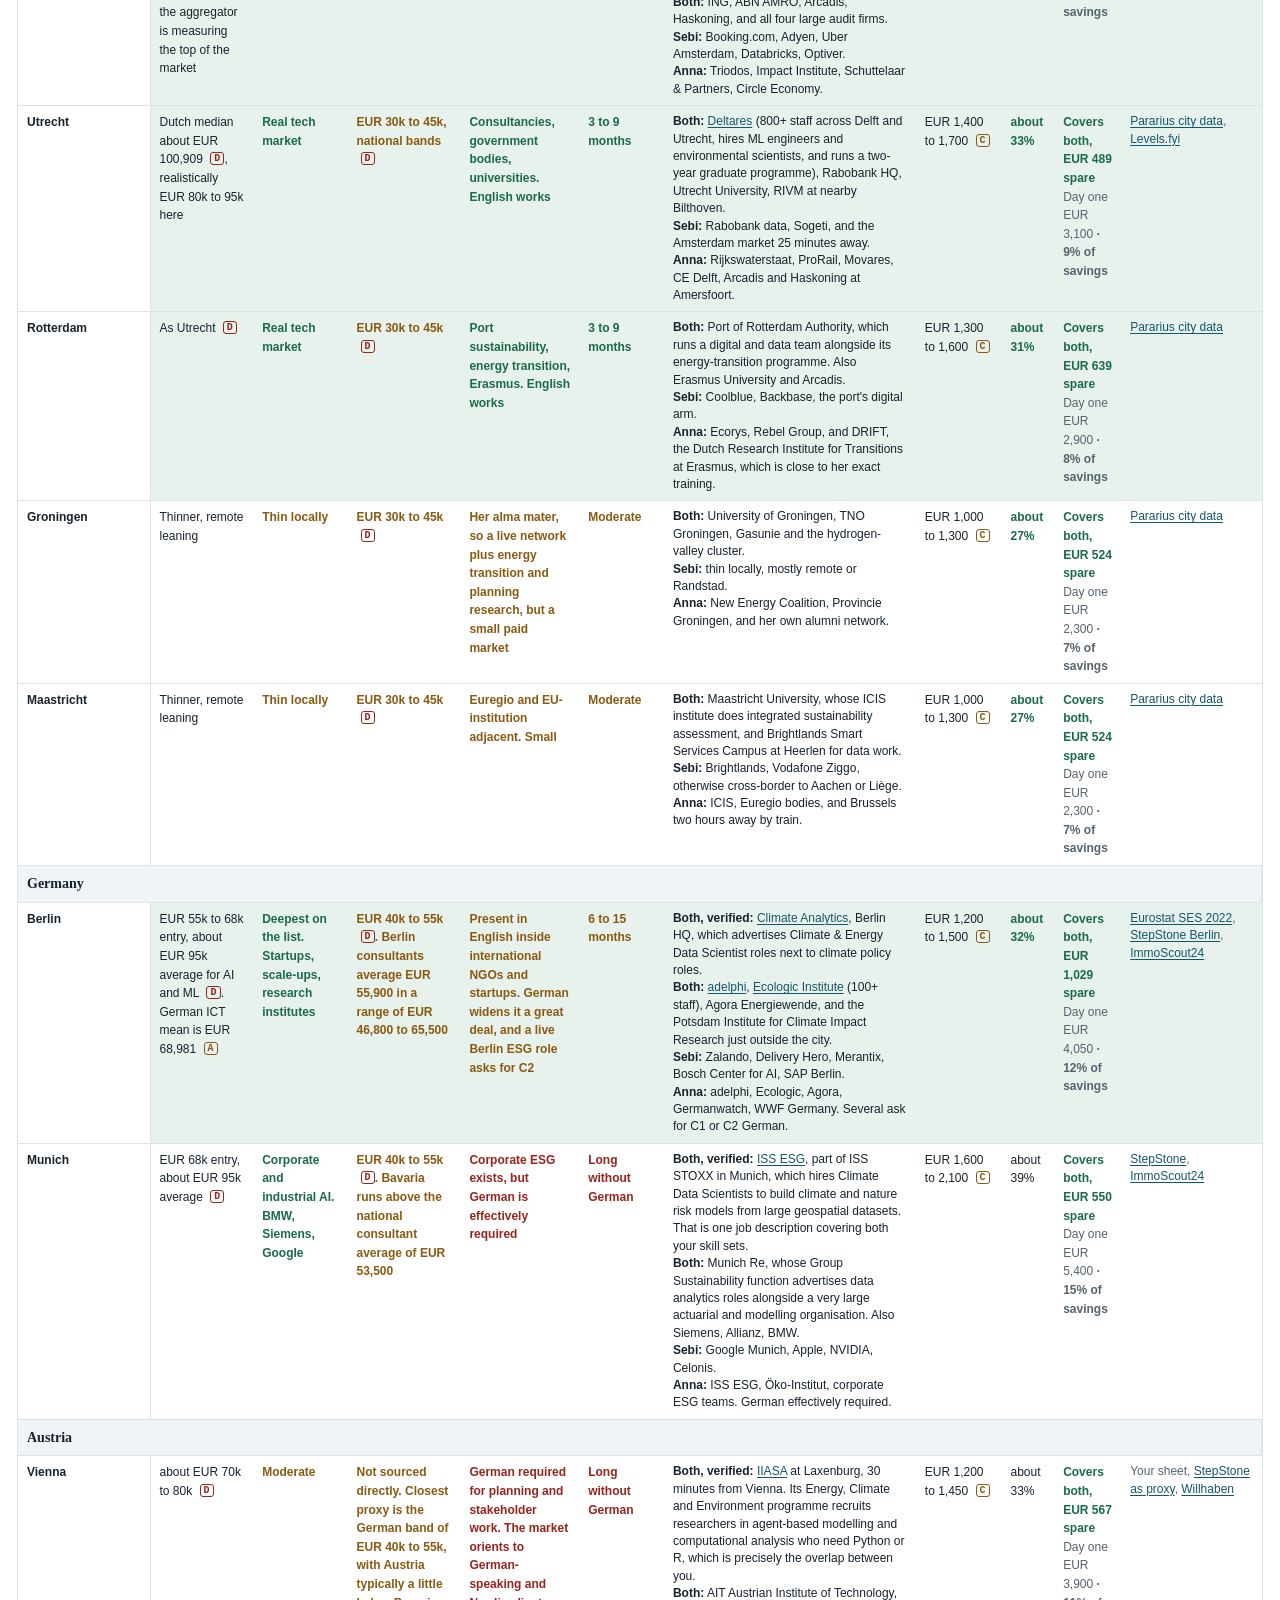
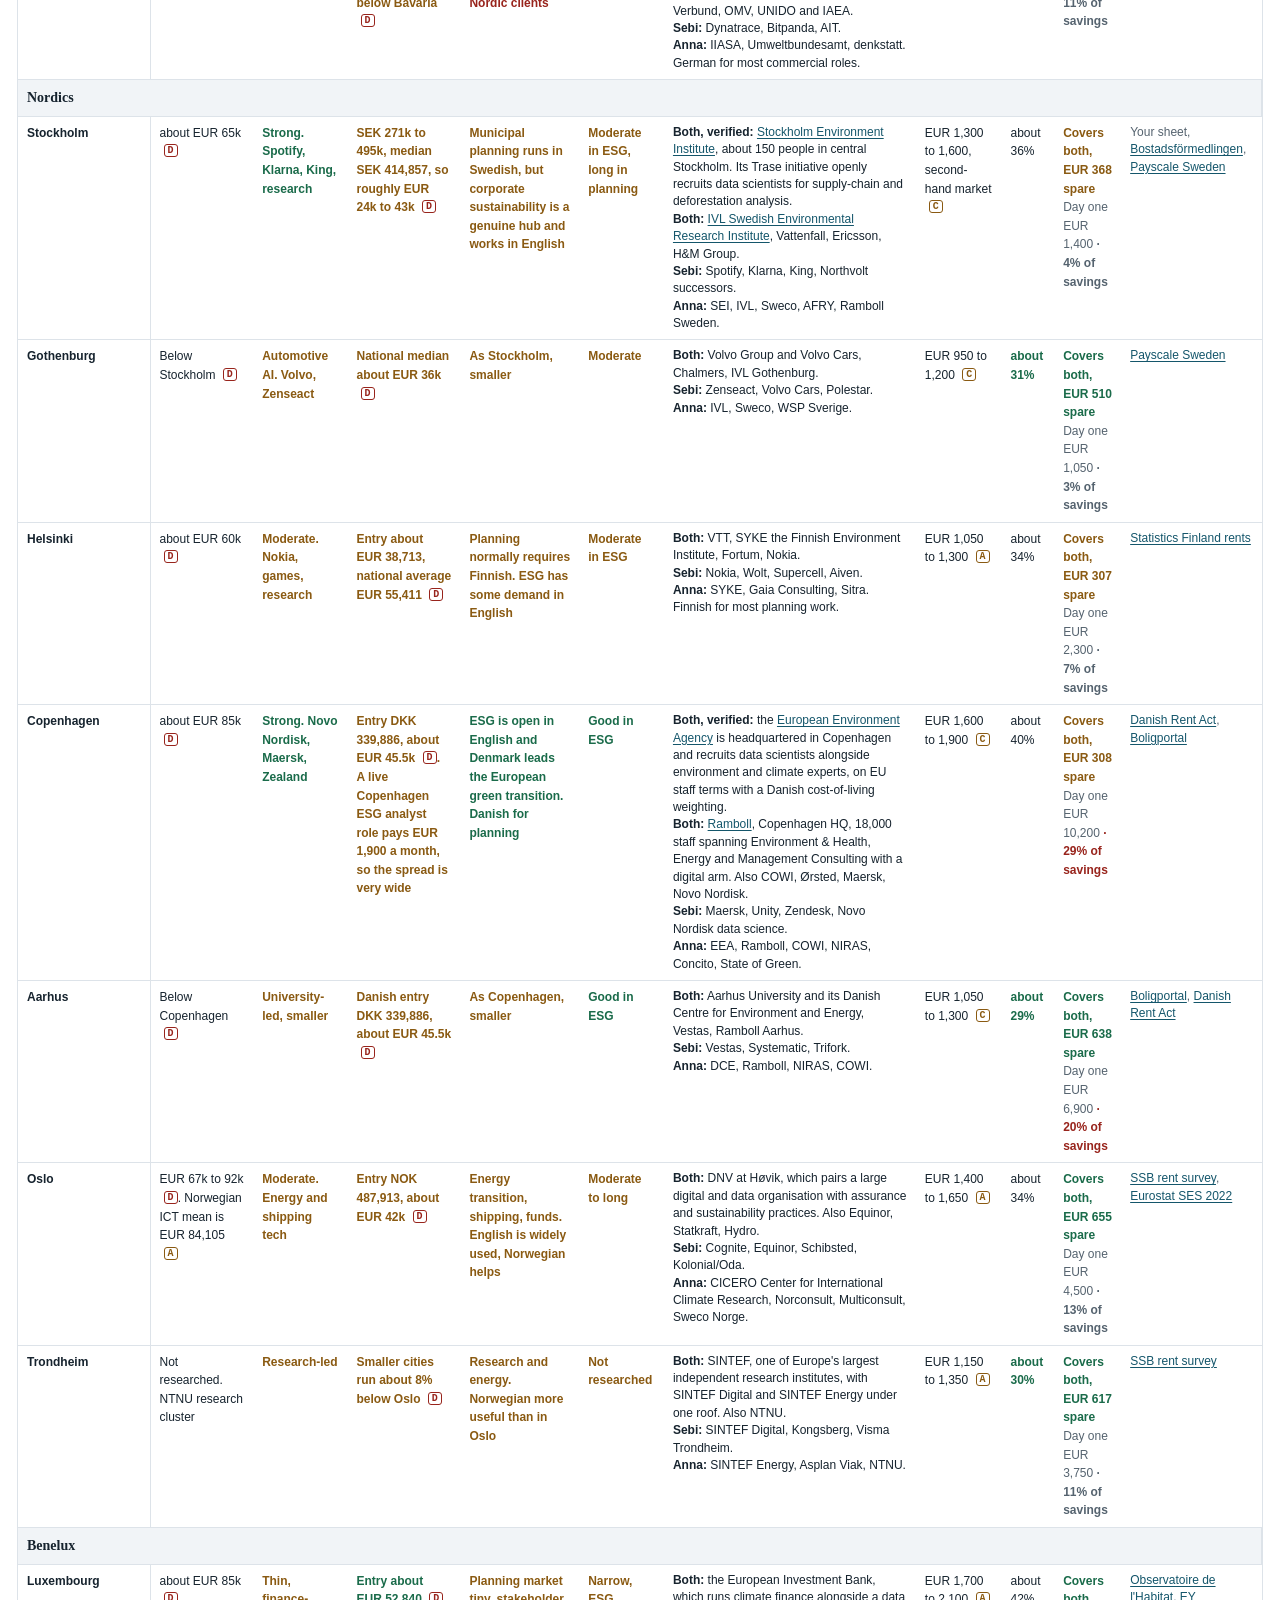
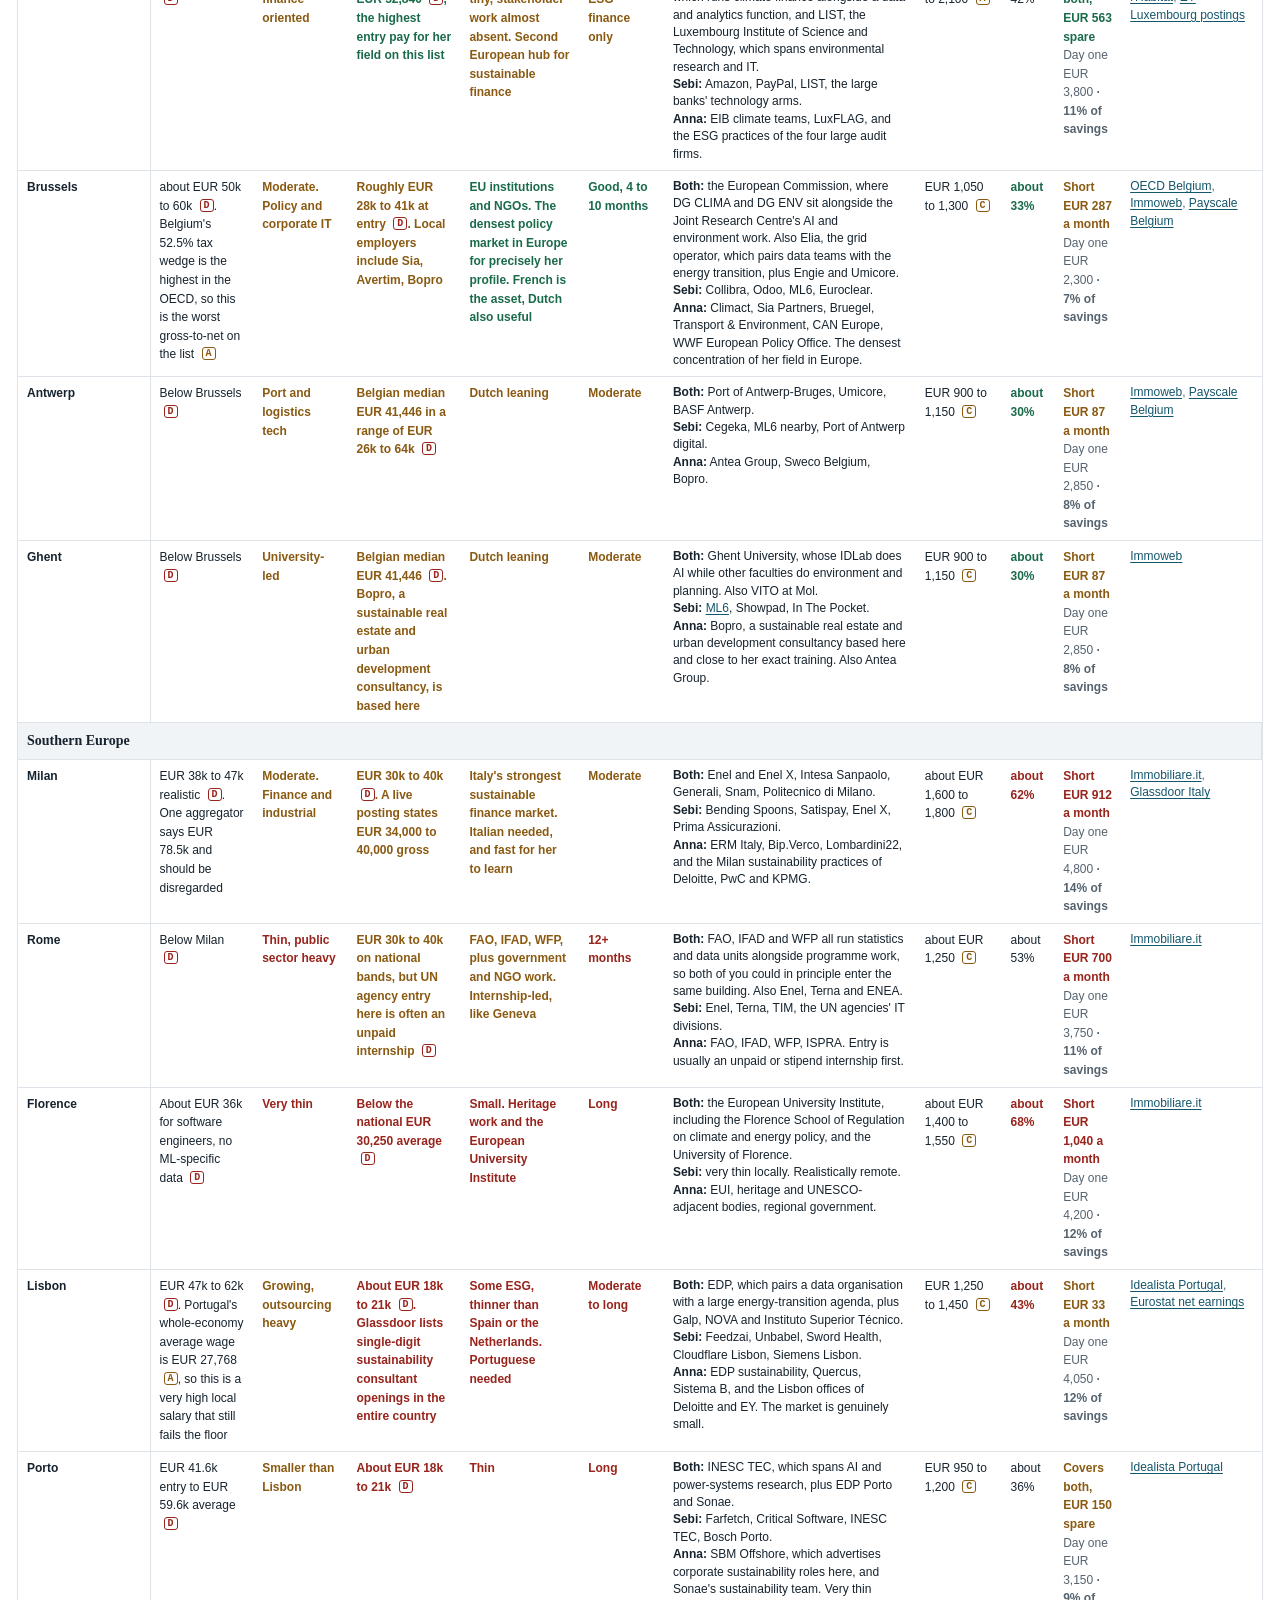
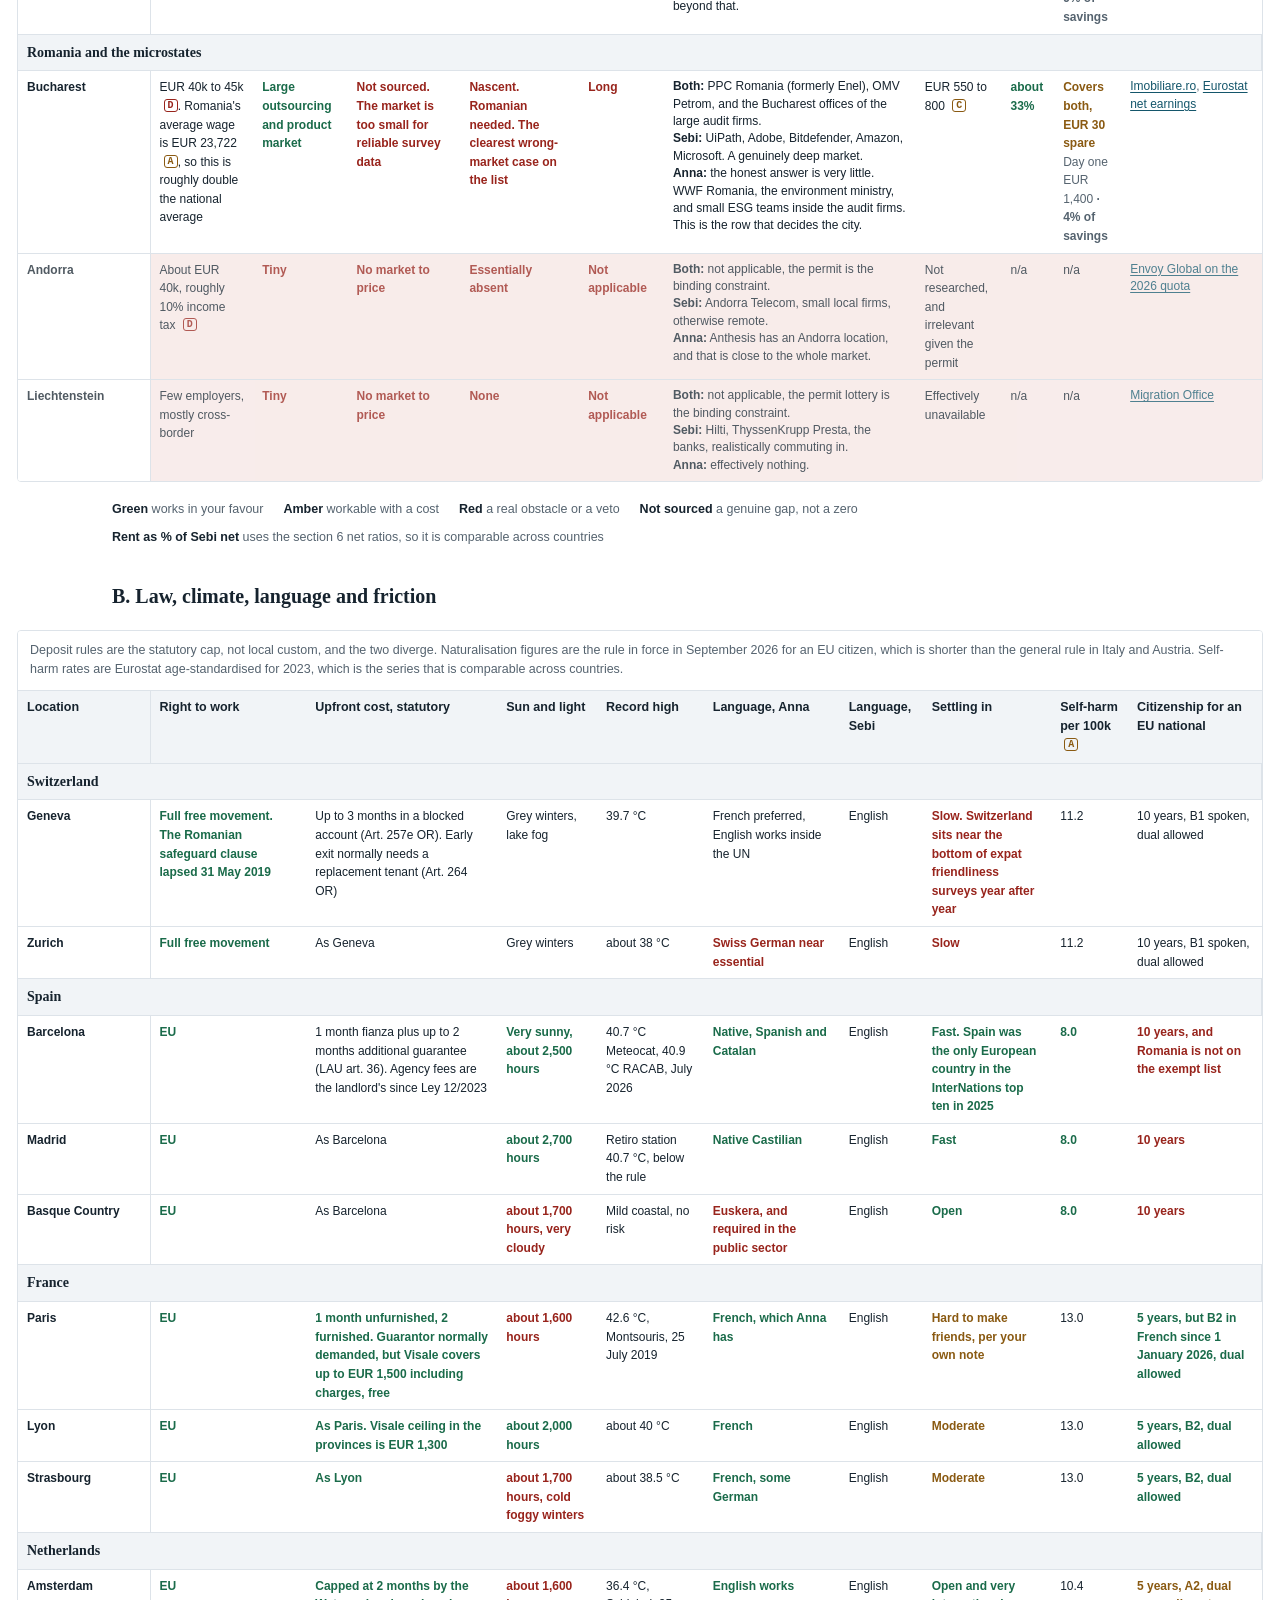
==== commit b8b6bb82: "new data" ====
--- a/index.html
+++ b/index.html
@@ -4,1375 +4,1634 @@
 <meta charset="UTF-8">
 <meta name="viewport" content="width=device-width, initial-scale=1.0">
 <title>Where we move next · a decision document for Sebi and Anna</title>
-<style>
-  :root{
-    --paper:#ffffff;
-    --panel:#f1f4f7;
-    --ink:#16232e;
-    --ink-soft:#55636f;
-    --rule:#dde3e9;
-    --accent:#14566b;
-    --accent-soft:#e4eef1;
-    --yes:#1a6b4a;
-    --yes-bg:#e8f2ec;
-    --maybe:#8a5a12;
-    --maybe-bg:#f7efe0;
-    --no:#98241c;
-    --no-bg:#f6e6e4;
-    --serif: "Iowan Old Style", "Source Serif 4", Palatino, Georgia, serif;
-    --sans: "Inter", -apple-system, BlinkMacSystemFont, "Segoe UI", Roboto, Helvetica, Arial, sans-serif;
-  }
-  *{box-sizing:border-box}
-  html{-webkit-text-size-adjust:100%}
-  body{
-    margin:0;background:var(--paper);color:var(--ink);
-    font-family:var(--sans);font-size:16px;line-height:1.55;
-  }
-  .page{max-width:1100px;margin:0 auto;padding:0 22px 96px}
-
-  /* ---------- opening verdict ---------- */
-  .masthead{padding:56px 0 8px;border-bottom:1px solid var(--rule)}
-  .masthead h1{
-    font-family:var(--serif);font-weight:600;font-size:clamp(30px,5.2vw,52px);
-    line-height:1.08;letter-spacing:-.015em;margin:0 0 18px;max-width:22ch;
-  }
-  .who{font-size:14.5px;color:var(--ink-soft);max-width:74ch;margin:0 0 6px}
-  .who strong{color:var(--ink);font-weight:600}
-  .stamp{font-size:13px;color:var(--ink-soft);padding:14px 0 26px}
-
-  .verdict{padding:34px 0 10px}
-  .verdict h2{font-family:var(--serif);font-size:24px;font-weight:600;margin:0 0 4px}
-  .shortlist{display:grid;grid-template-columns:repeat(3,1fr);gap:18px;margin:22px 0 10px}
-  .pick{border-top:3px solid var(--accent);padding:14px 0 0}
-  .pick .city{font-family:var(--serif);font-size:22px;font-weight:600;margin:0 0 2px}
-  .pick .role{font-size:13px;color:var(--accent);font-weight:600;margin:0 0 8px}
-  .pick p{margin:0;font-size:14px;color:var(--ink-soft)}
-  .out{background:var(--no-bg);border-left:3px solid var(--no);padding:14px 18px;margin:26px 0 0;font-size:14.5px}
-  .out b{color:var(--no)}
-
-  /* ---------- structure ---------- */
-  h2.sec{
-    font-family:var(--serif);font-size:clamp(22px,3vw,30px);font-weight:600;
-    margin:64px 0 6px;padding-top:26px;border-top:1px solid var(--rule);letter-spacing:-.01em;
-  }
-  h2.sec .n{color:var(--accent);font-size:.6em;vertical-align:.35em;margin-right:.5em;font-family:var(--sans);font-weight:700}
-  h3{font-family:var(--serif);font-size:20px;font-weight:600;margin:34px 0 6px}
-  h4{font-size:14px;font-weight:700;color:var(--accent);margin:20px 0 4px}
-  p{max-width:78ch}
-  p.lead{font-size:17px;color:var(--ink-soft);max-width:70ch;margin:2px 0 18px}
-  ul{padding-left:20px}
-  li{margin:7px 0;max-width:76ch}
-
-  /* ---------- tables ---------- */
-  /* tables break out of the reading column, so wide ones fit without horizontal scrolling */
-  .scroll{
-    --bleed:min(1520px, calc(100vw - 32px));
-    overflow-x:auto;margin:18px 0;border:1px solid var(--rule);border-radius:4px;
-    width:var(--bleed);max-width:var(--bleed);
-    margin-left:calc((100% - var(--bleed)) / 2);
-  }
-  table{border-collapse:collapse;width:100%;font-size:13.5px;min-width:620px}
-  th,td{padding:9px 12px;text-align:left;vertical-align:top;border-bottom:1px solid var(--rule)}
-  th{background:var(--panel);font-weight:600;font-size:12.5px;color:var(--ink);white-space:nowrap}
-  tbody tr:last-child td{border-bottom:none}
-  tbody tr.lead-row td{background:var(--yes-bg)}
-  td.num{white-space:nowrap}
-  caption{caption-side:top;text-align:left;padding:10px 12px;font-size:12.5px;color:var(--ink-soft);background:#fff;border-bottom:1px solid var(--rule)}
-
-  /* ---------- semantic marks (information, not decoration) ---------- */
-  .yes{color:var(--yes);font-weight:600}
-  .maybe{color:var(--maybe);font-weight:600}
-  .no{color:var(--no);font-weight:600}
-  .tag{display:inline-block;font-size:11.5px;font-weight:700;padding:2px 7px;border-radius:3px;white-space:nowrap}
-  .tag.y{background:var(--yes-bg);color:var(--yes)}
-  .tag.m{background:var(--maybe-bg);color:var(--maybe)}
-  .tag.n{background:var(--no-bg);color:var(--no)}
-
-  /* ---------- city blocks ---------- */
-  .cities{display:grid;grid-template-columns:1fr 1fr;gap:26px 34px;margin-top:14px}
-  .city-card{border-top:2px solid var(--rule);padding-top:12px}
-  .city-card.first{border-top-color:var(--accent)}
-  .city-card h3{margin:0 0 8px;display:flex;flex-wrap:wrap;gap:8px;align-items:baseline}
-  .city-card ul{padding-left:18px;margin:0}
-  .city-card li{font-size:14px;margin:6px 0}
-
-  /* ---------- notes and sources ---------- */
-  .src{font-size:12px;color:var(--ink-soft);margin-top:8px;line-height:1.45}
-  .src a{color:var(--accent)}
-  a{color:var(--accent);text-decoration-thickness:1px;text-underline-offset:2px}
-  a:focus-visible,button:focus-visible{outline:2px solid var(--accent);outline-offset:2px}
-  .aside{background:var(--panel);padding:16px 20px;margin:20px 0;font-size:14.5px;border-radius:4px}
-  .aside p{margin:0 0 8px;max-width:none}
-  .aside p:last-child{margin:0}
-  .legal{background:var(--no-bg);border-left:3px solid var(--no);padding:16px 20px;margin:20px 0;font-size:14.5px}
-  .gaps{background:var(--maybe-bg);border-left:3px solid var(--maybe);padding:16px 20px;margin:20px 0;font-size:14.5px}
-  .method{font-size:13.5px;color:var(--ink-soft);border-left:2px solid var(--rule);padding-left:16px;margin:18px 0}
-
-  /* wide master board */
-  .board table{font-size:12px;min-width:980px}
-  .board th,.board td{padding:7px 9px;overflow-wrap:break-word}
-  .board th{white-space:normal}
-  .board td.num{white-space:normal}
-  .board td:first-child,.board th:first-child{position:sticky;left:0;background:#fff;border-right:1px solid var(--rule);font-weight:600;min-width:132px}
-  .board th:first-child{background:var(--panel)}
-  .board tr.country td{background:var(--panel);font-family:var(--serif);font-size:14px;font-weight:600}
-  .board tr.country td:first-child{background:var(--panel)}
-  .legend{display:flex;flex-wrap:wrap;gap:8px 20px;font-size:12.5px;color:var(--ink-soft);margin:10px 0 0}
-  .legend span b{color:var(--ink)}
-  .thin{color:var(--ink-soft)}
-  footer{margin-top:64px;padding-top:20px;border-top:1px solid var(--rule);font-size:12.5px;color:var(--ink-soft)}
-
-  /* narrow laptops: tighten the wide board so it still fits without scrolling */
-  @media (max-width:1100px){
-    .board table{font-size:11.5px;min-width:0}
-    .board th,.board td{padding:6px 6px}
-    .board td:first-child,.board th:first-child{min-width:112px}
-  }
-
-  @media (max-width:820px){
-    .shortlist{grid-template-columns:1fr;gap:22px}
-    .cities{grid-template-columns:1fr}
-    .masthead{padding-top:36px}
-  }
-  @media (prefers-reduced-motion:reduce){*{transition:none!important;animation:none!important}}
-  @media print{
-    body{font-size:11pt}
-    .scroll{overflow:visible;border:none;width:auto;max-width:none;margin-left:0}
-    table{min-width:0}
-  }
-</style>
+<meta name="description" content="A sourced comparison of 35 European locations against two careers, one budget and one shared life.">
+<link rel="stylesheet" href="assets/styles.css">
 </head>
 <body>
+<a class="skip" href="#board">Skip to the board</a>
 <div class="page">
+
+
+<div class="toolbar" id="toolbar">
+  <button type="button" id="edit-toggle" aria-pressed="false">Edit tables</button>
+  <button type="button" id="export-edits">Export edits</button>
+  <button type="button" id="import-edits">Import edits</button>
+  <input type="file" id="import-file" accept="application/json,.json" hidden>
+  <button type="button" id="reset-all" disabled>Reset all</button>
+  <span class="grow"></span>
+  <span class="state"><b id="edit-count">0</b> local edits · <span id="save-state">Nothing saved yet</span></span>
+</div>
+<p id="edit-help" class="method" hidden style="margin-top:12px">
+  <strong>Edit mode is on.</strong> Every cell in every hand-written table is now editable, each row has a duplicate and a delete control, and each table has an <em>Add a row</em> button underneath. The two tables the model generates are different: the ranking and the runway comparison are recomputed from the data on every change, so a cell edit there would be overwritten. Edit those through the score boxes inside each city&rsquo;s expanded reasons, through <em>Save these numbers to this city</em> on the calculator, and through the <em>Add a city</em> form below the ranking. Everything is stored in this browser only, so use <em>Export edits</em> to move it to another machine or to keep a copy worth committing.
+</p>
 
 <header class="masthead">
   <h1>Where we move next, and how we should actually decide it</h1>
-  <p class="who"><strong>Sebi:</strong> Romanian citizen, so EU free movement already applies. ML and AI engineer with infrastructure, security and backend background. Floor of EUR 3,500 per month. Applying for Spanish citizenship.</p>
+  <p class="who"><strong>Sebi:</strong> Romanian citizen, so EU free movement already applies. ML and AI engineer with infrastructure, security and backend background. Floor of EUR 3,500 net per month. Applying for Spanish citizenship.</p>
   <p class="who"><strong>Anna:</strong> MSc Society, Sustainability &amp; Planning (Groningen). Impact assessment, ESG and social consulting. ES, CA, EN, FR. Currently in Manchester. Willing to start with an internship if the work is something she wants.</p>
   <p class="who"><strong>Runway:</strong> about EUR 35,000 saved between us.</p>
-  <p class="stamp">17 cities assessed. 4 September 2026.</p>
+  <p class="stamp">35 locations assessed across 15 countries, 5 September 2026. Every figure carries a source and a confidence grade.</p>
 </header>
 
-<section class="board">
-  <h2 class="sec" style="border-top:none;margin-top:44px;padding-top:0"><span class="n">0</span>The board</h2>
-  <p class="lead">Your own sheet, in English, with every location merged into one order, a paired column for Anna wherever there was one for Sebi, and the source for every row at the end of it. Read this and decide for yourselves. The recommendation below is only one reading of it.</p>
-
-  <div class="aside">
-    <p><strong>What changed from your sheet.</strong></p>
-    <p><strong>Anna now has a column for every one of Sebi's.</strong> Salary band, market depth, language gate. Her salary was the hardest to source and the gaps are marked honestly rather than filled with guesses. Three countries have real numbers: the Netherlands, Spain and Germany. The rest need a research pass.</p>
-    <p><strong>Right to work added,</strong> because it is the only criterion that vetoes a city outright no matter how well it scores. It removes Liechtenstein and mostly Andorra.</p>
-    <p><strong>Move-in friction and upfront cost added.</strong> You found this yourselves in three places, six months upfront in Copenhagen, guarantors in France, the Swedish queue. It belongs as a column because it is what actually stops a move, and it comes out of the same EUR 35,000 as Anna's runway.</p>
-    <p><strong>Runway added,</strong> turning the rent percentage into the number that matters: how many months Anna can work unpaid there.</p>
-    <p><strong>Language split by field,</strong> because the gate is completely different for the two of you, and that asymmetry is the strongest finding in this document.</p>
-    <p><strong>Time to first paid role, social openness, suicide rate, citizenship and dual nationality added.</strong> The first three because the tied mover carries the cost of a slow market and a closed social scene. The last because at ten years versus five, and dual allowed versus not, the choice stops being about a job and becomes about where you can stay.</p>
-    <p><strong>Dropped:</strong> the net-floor column, since the gross figure is already there, and the PhD column.</p>
-  </div>
-
-  <h3>A. Work, pay and housing</h3>
-  <div class="scroll">
-  <table>
-    <caption>Salary figures marked as yours are reproduced as you wrote them. Where my research disagrees, the corrected figure is in section 5, and Geneva rent is the main case. Anna's salary bands are entry level for her field, not averages across all experience.</caption>
-    <thead>
-      <tr>
-        <th>Location</th>
-        <th>Sebi, ML gross</th>
-        <th>Sebi, market depth</th>
-        <th>Anna, entry gross</th>
-        <th>Anna, market and route</th>
-        <th>Anna, time to paid role</th>
-        <th>Studio for two</th>
-        <th>Rent as % income</th>
-        <th>Runway on EUR 35k</th>
-        <th>Sources</th>
-      </tr>
-    </thead>
-    <tbody>
-      <tr class="country"><td colspan="10">Switzerland</td></tr>
-      <tr>
-        <td>Geneva</td>
-        <td>CHF 95k to 165k <span class="thin">(yours)</span>, median CHF 115k</td>
-        <td class="maybe">Narrow, finance and a few research bodies</td>
-        <td class="maybe">Entry CHF 62,715 in the private market, Geneva average CHF 93,244. But UN and NGO entry here is normally an unpaid or stipend internship, so the survey figure is not what she would first earn.</td>
-        <td>UN and NGO ecosystem, UNOG, UNHCR, ICRC, WHO, ITC, plus Covalence SA in Carouge</td>
-        <td class="maybe">12 to 24 months</td>
-        <td>CHF 1,300 to 1,800</td><td class="num">20 to 28%</td><td class="num maybe">6 to 10 mo</td>
-        <td class="src">Your sheet, <a href="https://swissdevjobs.ch/salaries/Machine-Learning/all/all">SwissDevJobs</a>, <a href="https://www.glassdoor.com/Salaries/geneva-switzerland-machine-learning-engineer-salary-SRCH_IL.0,18_IM1141_KO19,44.htm">Glassdoor</a>, <a href="https://investropa.com/blogs/news/geneva-rents">Investropa with OCSTAT</a>. Anna pay: <a href="https://www.salaryexpert.com/salary/job/sustainability-consultant/switzerland">ERI Switzerland</a>, <a href="https://www.erieri.com/salary/job/sustainability-consultant/switzerland">ERI Geneva</a></td>
-      </tr>
-      <tr>
-        <td>Zurich</td>
-        <td>CHF 105k to 165k <span class="thin">(yours)</span></td>
-        <td class="yes">Deepest in Switzerland, ETH plus Google and finance</td>
-        <td class="yes">Entry CHF 62,715, Zurich average CHF 93,857 to 97,144, senior CHF 111,301.</td>
-        <td class="maybe">Planning tied to cantonal law, German near essential. ESG possible but very competitive. <span class="thin">(yours)</span></td>
-        <td class="maybe">Long without German</td>
-        <td>EUR 1,400 to 2,100</td><td class="num yes">15%</td><td>Not modelled</td>
-        <td class="src">Your sheet. Anna pay: <a href="https://www.erieri.com/salary/job/sustainability-consultant/switzerland/zurich">ERI Zurich</a>, <a href="https://www.salaryexpert.com/salary/job/sustainability-consultant/switzerland">ERI Switzerland</a></td>
-      </tr>
-
-      <tr class="country"><td colspan="10">Spain</td></tr>
-      <tr>
-        <td>Barcelona</td>
-        <td>EUR 40k to 55k</td>
-        <td class="yes">Real ecosystem, startups plus corporate hubs</td>
-        <td class="no">EUR 22k to 30k. Junior consultant in Spain starts around EUR 27k and the national consultant median is also about EUR 27k.</td>
-        <td class="yes">Wide open on language. Big Four, boutiques, corporates. Internships common.</td>
-        <td class="yes">3 to 9 months</td>
-        <td>EUR 1,100 to 1,600</td><td class="num">35 to 48%</td><td class="num">15 to 20 mo</td>
-        <td class="src"><a href="https://www.levels.fyi/t/software-engineer/title/machine-learning-engineer/locations/spain">Levels.fyi</a>, <a href="https://www.michaelpage.es/sites/michaelpage.es/files/2022-01/ES_Estudios_de_Remuneracion_Sostenibilidad_2022.pdf">Michael Page sustainability pay study</a>, <a href="https://asest.es/story/cuanto-gana-un-consultor-empresarial/">Spanish consultant pay data on INE and Jobted</a>, <a href="https://investropa.com/blogs/news/barcelona-rents">Investropa with Idealista and Fotocasa</a></td>
-      </tr>
-      <tr>
-        <td>Madrid</td>
-        <td>EUR 50k <span class="thin">(yours)</span></td>
-        <td class="yes">Largest in Spain</td>
-        <td class="no">EUR 22k to 30k, same national bands</td>
-        <td class="yes">Growing market <span class="thin">(yours)</span>. PwC, Metyis, EY, McKinsey and BCG lead sustainability consulting in Spain. Castilian only.</td>
-        <td class="yes">Likely 3 to 9 months</td>
-        <td>EUR 900 to 1,200</td><td class="num">30%</td><td>Not modelled</td>
-        <td class="src">Your sheet, <a href="https://www.michaelpage.es/sites/michaelpage.es/files/2022-01/ES_Estudios_de_Remuneracion_Sostenibilidad_2022.pdf">Michael Page</a>, <a href="https://www.elindependiente.com/?p=2599826">Instituto Coordenadas ranking</a></td>
-      </tr>
-      <tr>
-        <td>Basque Country</td>
-        <td>Not researched</td>
-        <td class="maybe">Small, industrial AI</td>
-        <td class="no">EUR 22k to 30k, national bands</td>
-        <td class="no">Euskera for planning, and required in the public sector. Market described as complicated. <span class="thin">(yours)</span></td>
-        <td class="no">Long, language gated</td>
-        <td>EUR 1,100 to 1,300</td><td class="num">33%</td><td>Not modelled</td>
-        <td class="src">Your sheet, <a href="https://www.michaelpage.es/sites/michaelpage.es/files/2022-01/ES_Estudios_de_Remuneracion_Sostenibilidad_2022.pdf">Michael Page</a></td>
-      </tr>
-
-      <tr class="country"><td colspan="10">France</td></tr>
-      <tr>
-        <td>Paris</td>
-        <td>EUR 50k to 90k <span class="thin">(yours)</span></td>
-        <td class="yes">Deep, Mistral and research labs plus corporates</td>
-        <td class="yes">EUR 40k to 45k. Michael Page puts a junior CSR consultant at about EUR 40k, Glassdoor gives EUR 42,500 for a junior sustainability consultant, and the large Paris firms start juniors at EUR 45k. All-levels range EUR 39,300 to 57,000.</td>
-        <td class="maybe">French qualification preferred for planning. Stakeholder work is a growth area. <span class="thin">(yours)</span> Anna's French is the asset.</td>
-        <td class="maybe">Moderate</td>
-        <td>EUR 1,000 to 1,300</td><td class="num">30%</td><td>Not modelled</td>
-        <td class="src">Your sheet. Anna pay: <a href="https://www.michaelpage.fr/advice/fiches-m%C3%A9tiers/les-m%C3%A9tiers-de-la-rse/fiche-m%C3%A9tier-consultant-rse-d%C3%A9veloppement-durable">Michael Page France</a>, <a href="https://www.glassdoor.fr/Salaires/consultant-junior-en-d%C3%A9veloppement-durable-salaire-SRCH_KO0,42.htm">Glassdoor junior</a>, <a href="https://www.glassdoor.fr/Salaires/consultant-rse-developpement-durable-salaire-SRCH_KO0,36.htm">Glassdoor all levels</a></td>
-      </tr>
-      <tr>
-        <td>Lyon</td>
-        <td>Below Paris <span class="thin">(yours)</span></td>
-        <td class="maybe">Moderate</td>
-        <td class="maybe">Below Paris. National junior band about EUR 40k, ESG entry EUR 30k to 40k.</td>
-        <td class="maybe">As Paris, smaller market</td>
-        <td class="maybe">Moderate</td>
-        <td>EUR 600 to 700</td><td class="num yes">17%</td><td>Not modelled</td>
-        <td class="src">Your sheet. Anna pay: <a href="https://www.michaelpage.fr/advice/fiches-m%C3%A9tiers/les-m%C3%A9tiers-de-la-rse/fiche-m%C3%A9tier-consultant-rse-d%C3%A9veloppement-durable">Michael Page France</a></td>
-      </tr>
-      <tr>
-        <td>Strasbourg</td>
-        <td>Below Paris <span class="thin">(yours)</span></td>
-        <td class="maybe">Thin</td>
-        <td class="maybe">Below Paris, national junior band about EUR 40k.</td>
-        <td class="maybe">EU institutions and Council of Europe. French plus some German.</td>
-        <td class="maybe">Moderate</td>
-        <td>EUR 550 to 650</td><td class="num yes">15%</td><td>Not modelled</td>
-        <td class="src">Your sheet. Anna pay: <a href="https://www.michaelpage.fr/advice/fiches-m%C3%A9tiers/les-m%C3%A9tiers-de-la-rse/fiche-m%C3%A9tier-consultant-rse-d%C3%A9veloppement-durable">Michael Page France</a></td>
-      </tr>
-
-      <tr class="country"><td colspan="10">Netherlands</td></tr>
-      <tr>
-        <td>Amsterdam</td>
-        <td>EUR 80k to 101k, entry EUR 60k to 74k</td>
-        <td class="yes">Deep. Booking, Adyen, TomTom, Qualcomm, ABN AMRO</td>
-        <td class="maybe">EUR 30k to 45k. Entry-level consultant median total comp EUR 41,624. Junior consultant employer averages: HASKONING EUR 37,200, Deloitte EUR 39,567, EY EUR 28,800. Sustainability advisor postings EUR 3,500 to 4,750 a month.</td>
-        <td class="yes">Thickest English-workable ESG market here. Consultancies, funds, NGOs.</td>
-        <td class="yes">3 to 9 months</td>
-        <td>EUR 1,700 to 2,400</td><td class="num">25 to 32%</td><td class="num">10 to 16 mo</td>
-        <td class="src"><a href="https://www.levels.fyi/t/software-engineer/title/machine-learning-engineer/locations/greater-amsterdam-area">Levels.fyi ML</a>, <a href="https://www.levels.fyi/en-gb/t/management-consultant/levels/entry-level/locations/amsterdam-nld">Levels.fyi entry consultant</a>, <a href="https://nl.indeed.com/salaries/Junior-Consultant-%28m/v%29-Salaries">Indeed NL junior consultant</a>, <a href="https://www.nlcompass.com/guides/housing-crisis-netherlands-expats">NLCompass on the shortage</a></td>
-      </tr>
-      <tr>
-        <td>Utrecht</td>
-        <td>EUR 90k to 100k</td>
-        <td class="yes">Real tech market</td>
-        <td class="maybe">EUR 30k to 45k, national bands</td>
-        <td class="yes">Consultancies, government bodies, universities. English works.</td>
-        <td class="yes">3 to 9 months</td>
-        <td>EUR 1,300 to 1,700</td><td class="num">20 to 28%</td><td class="num yes">14 to 22 mo</td>
-        <td class="src"><a href="https://www.levels.fyi/t/software-engineer/title/machine-learning-engineer/locations/netherlands">Levels.fyi</a>, <a href="https://renthunter.nl/average-rent-prices-in-major-dutch-cities-a-2025-update/">RentHunter with Pararius and CBS</a>, <a href="https://nl.indeed.com/salaries/Junior-Consultant-%28m/v%29-Salaries">Indeed NL</a></td>
-      </tr>
-      <tr>
-        <td>Rotterdam</td>
-        <td>EUR 90k to 100k</td>
-        <td class="yes">Real tech market</td>
-        <td class="maybe">EUR 30k to 45k. Indeed puts Rotterdam junior consultants at about EUR 4,234 a month.</td>
-        <td class="yes">Port sustainability, Erasmus. English works.</td>
-        <td class="yes">3 to 9 months</td>
-        <td>EUR 1,200 to 1,600</td><td class="num">20 to 28%</td><td class="num yes">14 to 22 mo</td>
-        <td class="src"><a href="https://www.levels.fyi/t/software-engineer/title/machine-learning-engineer/locations/netherlands">Levels.fyi</a>, <a href="https://nl.indeed.com/salaries/Junior-Consultant-%28m/v%29-Salaries">Indeed NL</a>, <a href="https://renthunter.nl/average-rent-prices-in-major-dutch-cities-a-2025-update/">RentHunter</a></td>
-      </tr>
-      <tr>
-        <td>Groningen</td>
-        <td>Thinner, remote leaning</td>
-        <td class="maybe">Thin locally</td>
-        <td class="maybe">EUR 30k to 45k, national bands</td>
-        <td class="maybe">Her alma mater, so network plus energy transition and planning research, but a small paid market.</td>
-        <td class="maybe">Moderate</td>
-        <td>EUR 900 to 1,400</td><td class="num">20 to 28%</td><td class="num yes">14 to 22 mo</td>
-        <td class="src"><a href="https://renthunter.nl/average-rent-prices-in-major-dutch-cities-a-2025-update/">RentHunter</a>, <a href="https://nl.indeed.com/salaries/Junior-Consultant-%28m/v%29-Salaries">Indeed NL</a></td>
-      </tr>
-      <tr>
-        <td>Maastricht</td>
-        <td>Thinner, remote leaning</td>
-        <td class="maybe">Thin locally</td>
-        <td class="maybe">EUR 30k to 45k, national bands</td>
-        <td class="maybe">Euregio and EU-institution adjacent. Small.</td>
-        <td class="maybe">Moderate</td>
-        <td>EUR 900 to 1,400</td><td class="num">20 to 28%</td><td class="num yes">14 to 22 mo</td>
-        <td class="src"><a href="https://renthunter.nl/average-rent-prices-in-major-dutch-cities-a-2025-update/">RentHunter</a>, <a href="https://nl.indeed.com/salaries/Junior-Consultant-%28m/v%29-Salaries">Indeed NL</a></td>
-      </tr>
-
-      <tr class="country"><td colspan="10">Germany</td></tr>
-      <tr>
-        <td>Berlin</td>
-        <td>EUR 55k to 68k entry, EUR 95k average for AI and ML</td>
-        <td class="yes">Deepest on the list, startups, scale-ups, research</td>
-        <td class="maybe">EUR 40k to 55k. Berlin consultants average EUR 55,900 in a range of EUR 46,800 to 65,500. A live Berlin sustainability consultant role pays EUR 50k to 60k but requires German at C2.</td>
-        <td class="maybe">Present in English inside international NGOs and startups. German widens it a lot.</td>
-        <td class="maybe">6 to 15 months</td>
-        <td>EUR 1,100 to 1,500</td><td class="num yes">18 to 24%</td><td class="num">15 to 18 mo</td>
-        <td class="src"><a href="https://ravio.com/blog/berlin-salary-trends-2026">Ravio and Handpicked Berlin 2026</a>, <a href="https://www.stepstone.de/gehalt/Consultant/city/Berlin.html">StepStone Berlin consultants</a>, <a href="https://www.arbeitnow.com/jobs/companies/global-changer/consultant-sustainability-services-at-climate-tech-start-up-100-remote-moglich-berlin-321391">live Berlin sustainability consultant posting</a>, <a href="https://realting.com/news/rent-prices-in-germany-cities">Realting with GREIX</a></td>
-      </tr>
-      <tr>
-        <td>Munich</td>
-        <td>EUR 68k entry, EUR 95k average</td>
-        <td class="yes">Corporate and industrial AI, BMW, Siemens, Google</td>
-        <td class="maybe">EUR 40k to 55k. German consultants average EUR 53,500 nationally, Bavaria EUR 57,000.</td>
-        <td class="no">Corporate ESG, but German effectively required.</td>
-        <td class="no">Long without German</td>
-        <td>EUR 1,500 to 2,100</td><td class="num">22 to 28%</td><td class="num">10 to 14 mo</td>
-        <td class="src"><a href="https://www.turingcollege.com/blog/ai-engineer-salary-in-germany-2026">Turing College on Levels.fyi, Glassdoor and ERI</a>, <a href="https://www.stepstone.de/gehalt/Consultant.html">StepStone</a>, <a href="https://realting.com/news/rent-prices-in-germany-cities">Realting</a></td>
-      </tr>
-
-      <tr class="country"><td colspan="10">Austria</td></tr>
-      <tr>
-        <td>Vienna</td>
-        <td>EUR 80k <span class="thin">(yours)</span></td>
-        <td class="maybe">Moderate</td>
-        <td class="maybe">Not sourced directly. The closest proxy is the German consultant band of EUR 40k to 55k, with Austria typically a little below Bavaria.</td>
-        <td class="no">German for planning and stakeholder work. Market oriented to German-speaking and Nordic clients. <span class="thin">(yours)</span></td>
-        <td class="no">Long without German</td>
-        <td>EUR 1,200 to 1,400</td><td class="num">32%</td><td>Not modelled</td>
-        <td class="src">Your sheet. Anna pay: <a href="https://www.stepstone.de/gehalt/Consultant.html">StepStone, proxy only</a></td>
-      </tr>
-
-      <tr class="country"><td colspan="10">Nordics</td></tr>
-      <tr>
-        <td>Stockholm</td>
-        <td>EUR 65k <span class="thin">(yours)</span></td>
-        <td class="yes">Strong, Spotify, Klarna, King, research</td>
-        <td class="maybe">SEK 271k to 495k with a median of SEK 414,857, so roughly EUR 24k to 43k, median near EUR 36k. ERI puts a sustainability specialist at SEK 472,010.</td>
-        <td class="maybe">Municipal planning in Swedish, but corporate sustainability is a hub and works in English. <span class="thin">(yours)</span></td>
-        <td class="maybe">Moderate in ESG, long in planning</td>
-        <td>EUR 1,100 to 1,500</td><td class="num">35%</td><td>Not modelled</td>
-        <td class="src">Your sheet. Anna pay: <a href="https://www.payscale.com/research/SE/Job=Sustainability_Consultant/Salary">Payscale Sweden</a>, <a href="https://www.erieri.com/salary/job/sustainability-specialist/sweden">ERI Sweden</a></td>
-      </tr>
-      <tr>
-        <td>Gothenburg</td>
-        <td>Below Stockholm</td>
-        <td class="maybe">Automotive AI, Volvo, Zenseact</td>
-        <td class="maybe">Below Stockholm. National median SEK 414,857, about EUR 36k.</td>
-        <td class="maybe">As Stockholm, smaller</td>
-        <td class="maybe">Moderate</td>
-        <td>EUR 800 to 1,100</td><td class="num">25%</td><td>Not modelled</td>
-        <td class="src">Your sheet. Anna pay: <a href="https://www.payscale.com/research/SE/Job=Sustainability_Consultant/Salary">Payscale Sweden</a></td>
-      </tr>
-      <tr>
-        <td>Helsinki</td>
-        <td>EUR 60k <span class="thin">(yours)</span></td>
-        <td class="maybe">Moderate, Nokia, games, research</td>
-        <td class="yes">Entry EUR 38,713, national average EUR 55,411, senior EUR 68,705.</td>
-        <td class="maybe">Planning usually requires Finnish. ESG has some demand in English. <span class="thin">(yours)</span></td>
-        <td class="maybe">Moderate in ESG</td>
-        <td>EUR 900 to 1,100</td><td class="num yes">25%</td><td>Not modelled</td>
-        <td class="src">Your sheet. Anna pay: <a href="https://www.salaryexpert.com/salary/job/sustainability-consultant/finland">ERI Finland</a></td>
-      </tr>
-      <tr>
-        <td>Copenhagen</td>
-        <td>EUR 85k <span class="thin">(yours)</span></td>
-        <td class="yes">Strong, Novo Nordisk, Maersk, Zealand</td>
-        <td class="yes">Entry DKK 339,886, about EUR 45.5k. Copenhagen average DKK 486,034, senior DKK 603,199. A live Copenhagen ESG analyst role at a software startup pays EUR 1,900 a month, so the spread is wide.</td>
-        <td class="yes">ESG open in English and Denmark leads European green transition. Danish for planning and stakeholder work. <span class="thin">(yours)</span></td>
-        <td class="yes">Good in ESG</td>
-        <td>EUR 1,300 to 1,800</td><td class="num no">40%, highest</td><td>Not modelled</td>
-        <td class="src">Your sheet. Anna pay: <a href="https://www.salaryexpert.com/salary/job/sustainability-consultant/denmark/copenhagen">ERI Copenhagen</a>, <a href="https://illuminem.com/illuminemvoices/60-juniorlevel-sustainability-jobs-in-europe-you-shouldnt-miss-in-october-2025">live listings</a></td>
-      </tr>
-      <tr>
-        <td>Aarhus</td>
-        <td>Below Copenhagen</td>
-        <td class="maybe">University-led, smaller</td>
-        <td class="yes">Below Copenhagen. Danish entry DKK 339,886, about EUR 45.5k.</td>
-        <td class="yes">As Copenhagen, smaller</td>
-        <td class="yes">Good in ESG</td>
-        <td>EUR 900 to 1,100</td><td class="num">25%</td><td>Not modelled</td>
-        <td class="src">Your sheet. Anna pay: <a href="https://www.salaryexpert.com/salary/job/sustainability-consultant/denmark/copenhagen">ERI Copenhagen</a>, <a href="https://www.erieri.com/salary/job/environmental-consultant/denmark">ERI Denmark</a></td>
-      </tr>
-      <tr>
-        <td>Oslo</td>
-        <td>EUR 67k to 92k</td>
-        <td class="maybe">Moderate, energy and shipping tech</td>
-        <td class="yes">Entry NOK 487,913, about EUR 42k. Oslo average NOK 697,101, senior NOK 792,598.</td>
-        <td class="maybe">Energy transition, shipping, funds. English widely used, Norwegian helps.</td>
-        <td class="maybe">Moderate to long</td>
-        <td>EUR 1,300 to 1,550</td><td class="num">20 to 26%</td><td class="num">12 to 16 mo</td>
-        <td class="src"><a href="https://www.levels.fyi/t/software-engineer/locations/oslo-nor">Levels.fyi</a>, <a href="https://www.salaryexpert.com/salary/job/machine-learning-engineer/norway/oslo">ERI</a>. Anna pay: <a href="https://www.salaryexpert.com/salary/job/consultant-sustainability/norway/oslo">ERI Oslo</a></td>
-      </tr>
-      <tr>
-        <td>Trondheim</td>
-        <td>Not researched</td><td class="maybe">NTNU research cluster</td><td class="maybe">Norwegian entry NOK 487,913 nationally. Smaller cities run about 8% below Oslo.</td>
-        <td>Not researched</td><td>Not researched</td><td>Not researched</td><td>Not researched</td><td>Not modelled</td>
-        <td class="src"><a href="https://www.salaryexpert.com/salary/job/consultant-sustainability/norway/oslo">ERI Oslo</a>, <a href="https://www.erieri.com/salary/job/environmental-consultant/norway">ERI Norway</a></td>
-      </tr>
-
-      <tr class="country"><td colspan="10">Benelux</td></tr>
-      <tr>
-        <td>Luxembourg</td>
-        <td>EUR 85k <span class="thin">(yours)</span></td>
-        <td class="maybe">Thin, finance-oriented</td>
-        <td class="yes">Entry EUR 52,840, the highest entry pay for her field on this list. Average EUR 75,496, senior EUR 93,777. EY Luxembourg advertises a junior ESG consultant role without stating pay.</td>
-        <td class="no">Planning market tiny, stakeholder work almost absent. Second European hub for sustainable finance. <span class="thin">(yours)</span></td>
-        <td class="maybe">Narrow, ESG finance only</td>
-        <td>EUR 1,300 to 1,800</td><td class="num">35%</td><td>Not modelled</td>
-        <td class="src">Your sheet, <a href="https://careers.ey.com/ey/job/Luxembourg-ESG-Junior-Consultant-L-1855/1174422201">EY junior ESG consultant posting</a>. Anna pay: <a href="https://www.salaryexpert.com/salary/job/sustainability-consultant/luxembourg">ERI Luxembourg</a></td>
-      </tr>
-      <tr>
-        <td>Brussels</td>
-        <td>EUR 50k <span class="thin">(yours)</span></td>
-        <td class="maybe">Moderate, policy and corporate IT</td>
-        <td class="maybe">Roughly EUR 28k to 41k at entry. Payscale puts the environmental consultant median at EUR 41,446 in a range of EUR 26k to 64k, ERI at EUR 50,690, and Glassdoor Brussels junior consultant data works out to about EUR 28k to 35k. Named local employers: Sia, Avertim, Bopro.</td>
-        <td class="yes">EU institutions and NGOs, the densest policy market in Europe for her field. French is the asset, Dutch also useful. <span class="thin">(yours)</span></td>
-        <td class="yes">Good</td>
-        <td>EUR 700 to 900</td><td class="num yes">20%</td><td>Not modelled</td>
-        <td class="src">Your sheet. Anna pay: <a href="https://www.payscale.com/research/BE/Job=Environmental_Consultant/Salary">Payscale Belgium</a>, <a href="https://www.erieri.com/salary/job/environmental-consultant/belgium">ERI Belgium</a>, <a href="https://www.glassdoor.com/Salaries/brussels-junior-consultant-salary-SRCH_IL.0,8_IM992_KO9,26.htm">Glassdoor Brussels</a>, <a href="https://illuminem.com/illuminemvoices/60-juniorlevel-sustainability-jobs-in-europe-you-shouldnt-miss-in-october-2025">live listings</a></td>
-      </tr>
-      <tr>
-        <td>Antwerp</td>
-        <td>Below Brussels</td><td class="maybe">Port and logistics tech</td><td class="maybe">Belgian median EUR 41,446 in a range of EUR 26k to 64k.</td>
-        <td class="maybe">Dutch leaning <span class="thin">(yours)</span></td><td class="maybe">Moderate</td>
-        <td>EUR 600 to 800</td><td class="num yes">20%</td><td>Not modelled</td>
-        <td class="src">Your sheet. Anna pay: <a href="https://www.payscale.com/research/BE/Job=Environmental_Consultant/Salary">Payscale Belgium</a>, <a href="https://www.glassdoor.sg/Job/belgium-sustainability-jobs-SRCH_IL.0,7_IN25_KO8,22.htm">Glassdoor Belgium listings</a></td>
-      </tr>
-      <tr>
-        <td>Ghent</td>
-        <td>Below Brussels</td><td class="maybe">University-led</td><td class="maybe">Belgian median EUR 41,446. Bopro, a sustainable real estate and urban development consultancy, is based here.</td>
-        <td class="maybe">Dutch leaning <span class="thin">(yours)</span></td><td class="maybe">Moderate</td>
-        <td>EUR 600 to 800</td><td class="num yes">20%</td><td>Not modelled</td>
-        <td class="src">Your sheet. Anna pay: <a href="https://www.payscale.com/research/BE/Job=Environmental_Consultant/Salary">Payscale Belgium</a>, <a href="https://www.glassdoor.sg/Job/belgium-sustainability-jobs-SRCH_IL.0,7_IN25_KO8,22.htm">Glassdoor Belgium listings</a></td>
-      </tr>
-
-      <tr class="country"><td colspan="10">Southern Europe</td></tr>
-      <tr>
-        <td>Milan</td>
-        <td>EUR 38k to 47k realistic, ERI says EUR 78.5k</td>
-        <td class="maybe">Moderate, finance and industrial</td>
-        <td class="no">EUR 30k to 40k. Glassdoor puts the Italian ESG consultant average at EUR 30,250, and a live sustainability consultant posting states EUR 34,000 to 40,000 gross. Employers: BIP.Verco, Lombardini22, PwC, Deloitte, KPMG.</td>
-        <td class="maybe">Italy's strongest sustainable finance market. Italian needed, fast for her to learn.</td>
-        <td class="maybe">Moderate</td>
-        <td>EUR 1,770</td><td class="num no">40 to 50%</td><td class="num">12 to 16 mo</td>
-        <td class="src"><a href="https://www.salaryexpert.com/salary/job/software-engineer-machine-learning/italy/milan">ERI</a>, <a href="https://www.spotahome.com/blog/milan-rental-market-2026/">Spotahome rental market 2026</a>. Anna pay: <a href="https://www.glassdoor.it/Stipendi/esg-consultant-stipendio-SRCH_KO0,14.htm">Glassdoor Italy</a>, <a href="https://it.indeed.com/offerte-lavoro-Sustainability-Consultant">Indeed live posting</a>, <a href="https://www.glassdoor.it/Lavoro/junior-sustainability-consultant-lavori-SRCH_KO0,32.htm">Glassdoor junior listings</a></td>
-      </tr>
-      <tr>
-        <td>Rome</td>
-        <td>Below Milan, Italy average about EUR 70k per ERI</td>
-        <td class="maybe">Thin, public sector heavy</td>
-        <td class="no">EUR 30k to 40k on national bands, but UN agency entry here is often an unpaid internship.</td>
-        <td class="maybe">FAO, IFAD, WFP plus government and NGO work. Internship-led like Geneva.</td>
-        <td class="maybe">12+ months</td>
-        <td>EUR 1,250</td><td class="num">35 to 45%</td><td class="num">14 to 18 mo</td>
-        <td class="src"><a href="https://www.numbeo.com/cost-of-living/in/Rome">Numbeo</a>, <a href="https://www.salaryexpert.com/salary/job/software-engineer-machine-learning/italy/milan">ERI</a>. Anna pay: <a href="https://www.glassdoor.it/Stipendi/esg-consultant-stipendio-SRCH_KO0,14.htm">Glassdoor Italy</a></td>
-      </tr>
-      <tr>
-        <td>Florence</td>
-        <td>About EUR 36k for software engineers, no ML data</td>
-        <td class="no">Very thin</td>
-        <td class="no">Below the national EUR 30,250 average.</td>
-        <td class="no">Small. Heritage work and the European University Institute.</td>
-        <td class="no">Long</td>
-        <td>EUR 1,520</td><td class="num">35 to 45%</td><td class="num">14 to 18 mo</td>
-        <td class="src"><a href="https://www.levels.fyi/t/software-engineer/locations/florence-ita">Levels.fyi</a>, <a href="https://www.numbeo.com/cost-of-living/region_prices_by_city?itemId=26&region=150">Numbeo</a>. Anna pay: <a href="https://www.glassdoor.it/Stipendi/esg-consultant-stipendio-SRCH_KO0,14.htm">Glassdoor Italy</a></td>
-      </tr>
-      <tr>
-        <td>Lisbon</td>
-        <td>EUR 47k Glassdoor to EUR 62k ERI, senior EUR 74k</td>
-        <td class="maybe">Growing, outsourcing heavy</td>
-        <td class="no">About EUR 18k to 21k. Indeed puts the Portuguese consultant average at EUR 1,526 a month. Glassdoor lists only 8 sustainability consultant openings in the entire country. Employers: Santander Totta, Applus.</td>
-        <td class="maybe">Some ESG, thinner than Spain or the Netherlands. Portuguese needed.</td>
-        <td class="maybe">Moderate to long</td>
-        <td>EUR 1,000 to 1,700</td><td class="num">35 to 45%</td><td class="num yes">18 to 24 mo</td>
-        <td class="src"><a href="https://www.salaryexpert.com/salary/job/machine-learning-engineer/portugal/lisbon">ERI</a>, <a href="https://www.glassdoor.com/Salaries/lisbon-portugal-machine-learning-engineer-salary-SRCH_IL.0,15_IM1121_KO16,41.htm">Glassdoor</a>, <a href="https://investropa.com/blogs/news/lisbon-rents">Investropa with INE</a>. Anna pay: <a href="https://pt.indeed.com/career/consultor/salaries">Indeed Portugal</a>, <a href="https://www.glassdoor.com.br/Vaga/portugal-consultor-de-sustentabilidade-vagas-SRCH_IL.0,8_IN195_KO9,38.htm">Glassdoor Portugal, 8 openings</a>, <a href="https://pt.indeed.com/q-esg-ofertas.html">Indeed ESG listings</a></td>
-      </tr>
-      <tr>
-        <td>Porto</td>
-        <td>EUR 41.6k entry to EUR 59.6k average per ERI</td>
-        <td class="maybe">Smaller than Lisbon</td>
-        <td class="no">About EUR 18k to 21k on national data. SBM Offshore advertises a corporate sustainability specialist here.</td>
-        <td class="no">Thin</td>
-        <td class="no">Long</td>
-        <td>EUR 900 to 1,200</td><td class="num">28 to 38%</td><td class="num yes">20 to 26 mo</td>
-        <td class="src"><a href="https://www.salaryexpert.com/salary/job/machine-learning-engineer/portugal/porto">ERI Porto</a>. Anna pay: <a href="https://pt.indeed.com/career/consultor/salaries">Indeed Portugal</a>, <a href="https://pt.indeed.com/q-esg-ofertas.html">Indeed ESG listings</a></td>
-      </tr>
-
-      <tr class="country"><td colspan="10">Romania and the microstates</td></tr>
-      <tr>
-        <td>Bucharest</td>
-        <td>EUR 40k to 45k</td>
-        <td class="yes">Large outsourcing and product market</td>
-        <td class="no">Not sourced. The market is too small for reliable survey data.</td>
-        <td class="no">Nascent. Romanian needed. The clearest wrong-market case.</td>
-        <td class="no">Long</td>
-        <td>EUR 500 to 800</td><td class="num yes">12 to 20%</td><td class="num yes">30+ mo</td>
-        <td class="src"><a href="https://www.levels.fyi/en-gb/t/software-engineer/title/machine-learning-engineer/locations/bucharest-rou">Levels.fyi</a>, <a href="https://investropa.com/blogs/news/average-rent-bucharest">Investropa</a></td>
-      </tr>
-      <tr>
-        <td>Andorra</td>
-        <td>About EUR 40k, roughly 10% income tax</td>
-        <td class="no">Tiny</td>
-        <td class="no">No market to price</td>
-        <td class="no">Essentially absent</td>
-        <td class="no">Not applicable</td>
-        <td>Not researched</td><td>Not researched</td><td>Not modelled</td>
-        <td class="src"><a href="https://www.nucamp.co/blog/coding-bootcamp-andorra-and-top-10-best-paid-tech-job-in-andorra-in-2025">Nucamp tech pay and tax</a></td>
-      </tr>
-      <tr>
-        <td>Liechtenstein</td>
-        <td>Few employers, mostly cross-border</td>
-        <td class="no">Tiny</td>
-        <td class="no">No market to price</td>
-        <td class="no">None</td>
-        <td class="no">Not applicable</td>
-        <td>Not researched</td><td>Not researched</td><td>Not modelled</td>
-        <td class="src"><a href="https://iamhere.bakermckenzie.com/en/pages/liechtenstein">Baker McKenzie</a></td>
-      </tr>
-    </tbody>
-  </table>
-  </div>
-
-  <h3>B. Law, climate, language and friction</h3>
-  <div class="scroll">
-  <table>
-    <caption>Sun hours are from your sheet where you had them. The sources column is the honest part: rows sourced only to your sheet have not been independently checked.</caption>
-    <thead>
-      <tr>
-        <th>Location</th>
-        <th>Right to work</th>
-        <th>Move-in friction and upfront cost</th>
-        <th>Sun hours per year</th>
-        <th>Record high</th>
-        <th>Language, Anna</th>
-        <th>Language, Sebi</th>
-        <th>Social openness</th>
-        <th>Suicide per 100k</th>
-        <th>Citizenship</th>
-        <th>Sources</th>
-      </tr>
-    </thead>
-    <tbody>
-      <tr class="country"><td colspan="11">Switzerland</td></tr>
-      <tr>
-        <td>Geneva</td>
-        <td class="yes">Free movement, Romanian safeguard clause expired</td>
-        <td class="maybe">Up to 3 months in a blocked account, replacement tenant often needed to exit early</td>
-        <td class="maybe">Grey winters, lake fog</td><td>about 39 °C</td>
-        <td class="maybe">French preferred, English works in the UN</td><td class="yes">English</td>
-        <td class="no">Slow. Switzerland once ranked 61st of 67 on friendliness.</td><td class="num">14.0 including assisted deaths, 10.7 excluding them</td>
-        <td>10 years, dual allowed</td>
-        <td class="src"><a href="https://www.sem.admin.ch/dam/sem/en/data/eu/fza/personenfreizuegigkeit/factsheets/fs-uebersicht-fza-e.pdf.download.pdf/fs-uebersicht-fza-e.pdf">SEM</a>, <a href="https://www.swissinfo.ch/eng/politics/safeguard-clause_swiss-to-remove-limits-on-workers-from-romania-and-bulgaria/44517526">SWI swissinfo</a>, <a href="https://www.timeout.com/switzerland/blog/expats-put-off-by-swiss-rudeness-survey-finds-090116">InterNations via Time Out</a>, <a href="https://en.wikipedia.org/wiki/Suicide_in_Switzerland">WHO summary</a>, <a href="https://www.theglobaleconomy.com/rankings/suicides/OECD/">WHO 2021 via TheGlobalEconomy</a></td>
-      </tr>
-      <tr>
-        <td>Zurich</td>
-        <td class="yes">Free movement</td>
-        <td class="maybe">As Geneva</td>
-        <td>45 to 230 h per month <span class="thin">(yours)</span></td><td>about 38 °C</td>
-        <td class="no">Swiss German near essential</td><td class="yes">English</td>
-        <td class="no">Slow</td><td class="num">14.0 including assisted deaths, 10.7 excluding them</td>
-        <td>10 years, dual allowed</td>
-        <td class="src">Your sheet, <a href="https://www.sem.admin.ch/sem/en/home/integration-einbuergerung/schweizer-werden.html">SEM</a>, <a href="https://www.theglobaleconomy.com/rankings/suicides/OECD/">WHO 2021 via TheGlobalEconomy</a></td>
-      </tr>
-
-      <tr class="country"><td colspan="11">Spain</td></tr>
-      <tr>
-        <td>Barcelona</td>
-        <td class="yes">EU</td>
-        <td class="maybe">1 to 2 months deposit, but rent control plus scarcity makes finding hard</td>
-        <td class="yes">about 2,500</td><td class="maybe">40.7 °C in July 2026</td>
-        <td class="yes">Native, Spanish and Catalan</td><td class="yes">English</td>
-        <td class="yes">Fast, among the most open in Europe</td><td class="num yes">8.7</td>
-        <td>10 years, dual only for the exempt list</td>
-        <td class="src"><a href="https://www.euronews.com/my-europe/2026/07/08/barcelona-sets-new-heat-record-of-405c-weather-agencies-say">Euronews with AEMET and Meteocat</a>, <a href="https://www.euronews.com/2022/03/14/planning-a-move-in-2022-here-are-europe-s-most-friendly-countries">Euronews on friendliness</a>, <a href="https://www.theglobaleconomy.com/rankings/suicides/Europe/">WHO via TheGlobalEconomy</a>, <a href="https://legalfournier.com/en/immigration/spanish-dual-citizenship/">Legal Fournier</a></td>
-      </tr>
-      <tr>
-        <td>Madrid</td>
-        <td class="yes">EU</td><td class="maybe">1 to 2 months deposit</td>
-        <td class="yes">2,700 <span class="thin">(yours)</span></td><td class="no">Interior, exceeds 42.5 °C</td>
-        <td class="yes">Native Castilian</td><td class="yes">English</td>
-        <td class="yes">Fast</td><td class="num yes">8.7</td>
-        <td>10 years</td>
-        <td class="src">Your sheet, <a href="https://www.theglobaleconomy.com/rankings/suicides/Europe/">WHO via TheGlobalEconomy</a></td>
-      </tr>
-      <tr>
-        <td>Basque Country</td>
-        <td class="yes">EU</td><td class="maybe">Market described as complicated <span class="thin">(yours)</span></td>
-        <td class="no">1,700, very cloudy <span class="thin">(yours)</span></td><td class="yes">Mild all year</td>
-        <td class="no">Euskera, and required in the public sector</td><td class="yes">English</td>
-        <td class="yes">Open</td><td class="num yes">8.7</td>
-        <td>10 years</td>
-        <td class="src">Your sheet, <a href="https://www.theglobaleconomy.com/rankings/suicides/Europe/">WHO via TheGlobalEconomy</a></td>
-      </tr>
-
-      <tr class="country"><td colspan="11">France</td></tr>
-      <tr>
-        <td>Paris</td>
-        <td class="yes">EU</td>
-        <td class="no">Guarantors normally required, which your sheet flags as the main obstacle</td>
-        <td>1,600 <span class="thin">(yours)</span></td><td class="maybe">about 42.6 °C in 2019</td>
-        <td class="maybe">French, which Anna has</td><td class="yes">English</td>
-        <td class="maybe">Hard to make friends, per your own note</td><td class="num no">16.6</td>
-        <td>5 years, dual allowed</td>
-        <td class="src">Your sheet, <a href="https://www.theglobaleconomy.com/rankings/suicides/OECD/">WHO 2021 via TheGlobalEconomy</a></td>
-      </tr>
-      <tr>
-        <td>Lyon</td>
-        <td class="yes">EU</td><td class="no">Guarantors</td>
-        <td class="yes">2,000 <span class="thin">(yours)</span></td><td class="maybe">Hot summers <span class="thin">(yours)</span></td>
-        <td class="maybe">French</td><td class="yes">English</td><td class="maybe">Moderate</td><td class="num no">16.6</td>
-        <td>5 years, dual allowed</td>
-        <td class="src">Your sheet, <a href="https://www.theglobaleconomy.com/rankings/suicides/OECD/">WHO 2021 via TheGlobalEconomy</a></td>
-      </tr>
-      <tr>
-        <td>Strasbourg</td>
-        <td class="yes">EU</td><td class="no">Guarantors</td>
-        <td>1,700 <span class="thin">(yours)</span></td><td class="yes">Cold foggy winters <span class="thin">(yours)</span></td>
-        <td class="maybe">French</td><td class="yes">English</td><td class="maybe">Moderate</td><td class="num no">16.6</td>
-        <td>5 years, dual allowed</td>
-        <td class="src">Your sheet, <a href="https://www.theglobaleconomy.com/rankings/suicides/OECD/">WHO 2021 via TheGlobalEconomy</a></td>
-      </tr>
-
-      <tr class="country"><td colspan="11">Netherlands</td></tr>
-      <tr>
-        <td>Amsterdam</td>
-        <td class="yes">EU</td>
-        <td class="no">Worst here. A 410,000-home national shortage, about 4.8% of stock, and 100 to 450 applicants per listing.</td>
-        <td class="maybe">about 1,600, grey and wet</td><td class="yes">36.4 °C, no risk</td>
-        <td class="yes">English works</td><td class="yes">English</td>
-        <td class="yes">Open and very international</td><td class="num">11.5</td>
-        <td>5 years, dual generally not allowed</td>
-        <td class="src"><a href="https://www.nlcompass.com/guides/housing-crisis-netherlands-expats">NLCompass</a>, <a href="https://www.extremeweatherwatch.com/cities/bucharest/highest-temperatures">Extreme Weather Watch on NOAA data</a>, <a href="https://www.theglobaleconomy.com/rankings/suicides/Europe/">WHO via TheGlobalEconomy</a></td>
-      </tr>
-      <tr>
-        <td>Utrecht</td>
-        <td class="yes">EU</td><td class="maybe">Same shortage, less competition than Amsterdam</td>
-        <td class="maybe">about 1,600</td><td class="yes">No risk</td>
-        <td class="yes">English works</td><td class="yes">English</td><td class="yes">Open</td><td class="num">11.5</td>
-        <td>5 years, dual generally not allowed</td>
-        <td class="src"><a href="https://renthunter.nl/average-rent-prices-in-major-dutch-cities-a-2025-update/">RentHunter</a>, <a href="https://www.theglobaleconomy.com/rankings/suicides/Europe/">WHO</a>, <a href="https://www.theglobaleconomy.com/rankings/suicides/OECD/">WHO 2021 via TheGlobalEconomy</a></td>
-      </tr>
-      <tr>
-        <td>Rotterdam</td>
-        <td class="yes">EU</td><td class="maybe">Cheaper than Amsterdam but rising fastest</td>
-        <td class="maybe">about 1,600</td><td class="yes">No risk</td>
-        <td class="yes">English works</td><td class="yes">English</td><td class="yes">Open</td><td class="num">11.5</td>
-        <td>5 years</td>
-        <td class="src"><a href="https://renthunter.nl/average-rent-prices-in-major-dutch-cities-a-2025-update/">RentHunter</a>, <a href="https://www.theglobaleconomy.com/rankings/suicides/OECD/">WHO 2021 via TheGlobalEconomy</a></td>
-      </tr>
-      <tr>
-        <td>Groningen</td>
-        <td class="yes">EU</td><td class="maybe">Student pressure, otherwise easier</td>
-        <td class="maybe">about 1,550</td><td class="yes">No risk</td>
-        <td class="maybe">Dutch matters more here</td><td class="yes">English</td><td class="yes">Open, and she knows it</td><td class="num">11.5</td>
-        <td>5 years</td>
-        <td class="src"><a href="https://renthunter.nl/average-rent-prices-in-major-dutch-cities-a-2025-update/">RentHunter</a>, <a href="https://www.theglobaleconomy.com/rankings/suicides/OECD/">WHO 2021 via TheGlobalEconomy</a></td>
-      </tr>
-      <tr>
-        <td>Maastricht</td>
-        <td class="yes">EU</td><td class="maybe">Easier than the Randstad</td>
-        <td class="maybe">about 1,600</td><td class="yes">No risk</td>
-        <td class="maybe">Dutch, some French</td><td class="yes">English</td><td class="yes">International</td><td class="num">11.5</td>
-        <td>5 years</td>
-        <td class="src"><a href="https://renthunter.nl/average-rent-prices-in-major-dutch-cities-a-2025-update/">RentHunter</a>, <a href="https://www.theglobaleconomy.com/rankings/suicides/OECD/">WHO 2021 via TheGlobalEconomy</a></td>
-      </tr>
-
-      <tr class="country"><td colspan="11">Germany</td></tr>
-      <tr>
-        <td>Berlin</td>
-        <td class="yes">EU</td>
-        <td class="maybe">Up to 3 months Kaution, tight market, cheaper than Munich</td>
-        <td class="maybe">about 1,650, grey winters</td><td class="yes">about 39 to 40 °C</td>
-        <td class="maybe">English works, German widens it. A live ESG role here asks for C2.</td><td class="yes">English</td>
-        <td class="yes">The German exception, genuinely open</td><td class="num">12.9</td>
-        <td>5 years since 2024, dual allowed since 2024</td>
-        <td class="src"><a href="https://www.arbeitnow.com/jobs/companies/global-changer/consultant-sustainability-services-at-climate-tech-start-up-100-remote-moglich-berlin-321391">Berlin ESG posting requiring C2 German</a>, <a href="https://realting.com/news/rent-prices-in-germany-cities">Realting</a>, <a href="https://www.theglobaleconomy.com/rankings/suicides/Europe/">WHO</a>, <a href="https://www.theglobaleconomy.com/rankings/suicides/OECD/">WHO 2021 via TheGlobalEconomy</a></td>
-      </tr>
-      <tr>
-        <td>Munich</td>
-        <td class="yes">EU</td><td class="no">Up to 3 months Kaution in Germany's most expensive market</td>
-        <td class="maybe">about 1,750</td><td class="yes">37.6 °C, coolest big city here</td>
-        <td class="no">German required</td><td class="yes">English</td>
-        <td class="maybe">Reserved</td><td class="num">12.9</td>
-        <td>5 years, dual allowed</td>
-        <td class="src"><a href="https://www.extremeweatherwatch.com/cities/bucharest/highest-temperatures">Extreme Weather Watch</a>, <a href="https://realting.com/news/rent-prices-in-germany-cities">Realting</a>, <a href="https://www.theglobaleconomy.com/rankings/suicides/OECD/">WHO 2021 via TheGlobalEconomy</a></td>
-      </tr>
-
-      <tr class="country"><td colspan="11">Austria</td></tr>
-      <tr>
-        <td>Vienna</td>
-        <td class="yes">EU</td><td class="maybe">Deposit plus agency Provision common</td>
-        <td class="yes">1,900, dry cold winters <span class="thin">(yours)</span></td><td class="maybe">about 39 °C</td>
-        <td class="no">German required</td><td class="yes">English</td>
-        <td class="maybe">Very international at work, reserved socially. Your sheet notes a shift right.</td><td class="num maybe">14.5</td>
-        <td class="no">10 years, dual generally not allowed. Verify.</td>
-        <td class="src">Your sheet, <a href="https://www.theglobaleconomy.com/rankings/suicides/OECD/">WHO 2021 via TheGlobalEconomy</a></td>
-      </tr>
-
-      <tr class="country"><td colspan="11">Nordics</td></tr>
-      <tr>
-        <td>Stockholm</td>
-        <td class="yes">EU</td>
-        <td class="no">Without years in the first-hand queue you depend on the second-hand market, dearer and temporary <span class="thin">(yours)</span></td>
-        <td class="maybe">1,800, December almost sunless at 1.1 h a day <span class="thin">(yours)</span></td><td class="yes">No risk</td>
-        <td class="maybe">Swedish for municipal planning, English in corporate ESG</td><td class="yes">English</td>
-        <td class="maybe">Reserved, good international professional community <span class="thin">(yours)</span></td><td class="num maybe">13.8</td>
-        <td>5 years, dual allowed</td>
-        <td class="src">Your sheet, <a href="https://www.theglobaleconomy.com/rankings/suicides/OECD/">WHO 2021 via TheGlobalEconomy</a></td>
-      </tr>
-      <tr>
-        <td>Gothenburg</td>
-        <td class="yes">EU</td><td class="maybe">Same queue problem, less acute <span class="thin">(yours)</span></td>
-        <td class="maybe">1,700, cloudier than Stockholm <span class="thin">(yours)</span></td><td class="yes">No risk</td>
-        <td class="maybe">As Stockholm</td><td class="yes">English</td><td class="maybe">Reserved</td><td class="num maybe">13.8</td>
-        <td>5 years, dual allowed</td>
-        <td class="src">Your sheet, <a href="https://www.theglobaleconomy.com/rankings/suicides/OECD/">WHO 2021 via TheGlobalEconomy</a></td>
-      </tr>
-      <tr>
-        <td>Helsinki</td>
-        <td class="yes">EU</td><td class="maybe">Deposit 1 to 2 months</td>
-        <td class="no">1,700, the most extreme light contrast on the list <span class="thin">(yours)</span></td><td class="yes">No risk</td>
-        <td class="maybe">Finnish for planning, English in some ESG</td><td class="yes">English</td>
-        <td class="maybe">Reserved, but strong social infrastructure, saunas and libraries <span class="thin">(yours)</span></td><td class="num maybe">14.6</td>
-        <td>5 years, dual allowed</td>
-        <td class="src">Your sheet, <a href="https://www.theglobaleconomy.com/rankings/suicides/OECD/">WHO 2021 via TheGlobalEconomy</a></td>
-      </tr>
-      <tr>
-        <td>Copenhagen</td>
-        <td class="yes">EU</td>
-        <td class="no">The worst upfront cost anywhere here. 3 months deposit plus 3 months prepaid, so up to 6 months out of savings on day one. <span class="thin">(yours)</span></td>
-        <td class="maybe">1,700, mild winters <span class="thin">(yours)</span></td><td class="yes">No risk</td>
-        <td class="yes">ESG open in English, Danish for planning</td><td class="yes">English</td>
-        <td class="maybe">Reserved. Shift right noted.</td><td class="num">10.5</td>
-        <td>9 years, dual allowed since 2015</td>
-        <td class="src">Your sheet, <a href="https://www.theglobaleconomy.com/rankings/suicides/OECD/">WHO 2021 via TheGlobalEconomy</a></td>
-      </tr>
-      <tr>
-        <td>Aarhus</td>
-        <td class="yes">EU</td><td class="no">Same 6-month upfront <span class="thin">(yours)</span></td>
-        <td class="maybe">1,800 <span class="thin">(yours)</span></td><td class="yes">No risk</td>
-        <td class="yes">As Copenhagen</td><td class="yes">English</td><td class="maybe">Reserved</td><td class="num">10.5</td>
-        <td>9 years, dual allowed</td>
-        <td class="src">Your sheet, <a href="https://www.theglobaleconomy.com/rankings/suicides/OECD/">WHO 2021 via TheGlobalEconomy</a></td>
-      </tr>
-      <tr>
-        <td>Oslo</td>
-        <td class="yes">EEA free movement</td>
-        <td class="maybe">Up to 3 months in a deposit account</td>
-        <td class="no">Very grey, dark winters</td><td class="yes">about 35 °C</td>
-        <td class="maybe">English widely used, Norwegian helps</td><td class="yes">English</td>
-        <td class="no">Slow</td><td class="num maybe">13.2</td>
-        <td>7 to 8 years, dual allowed since 2020</td>
-        <td class="src"><a href="https://secure.macrotrends.net/global-metrics/countries/nor/norway/suicide-rate">WHO via Macrotrends</a>, <a href="https://www.oecd.org/en/publications/society-at-a-glance-2024_918d8db3-en/full-report/suicides_357d50c7.html">OECD Society at a Glance 2024</a></td>
-      </tr>
-      <tr>
-        <td>Trondheim</td>
-        <td class="yes">EEA</td><td class="maybe">Norwegian norm, up to 3 months in a deposit account</td><td class="no">Darker than Oslo</td><td class="yes">No risk</td>
-        <td class="maybe">Norwegian more useful</td><td class="yes">English</td><td class="no">Slow</td><td class="num maybe">13.2</td>
-        <td>7 to 8 years</td>
-        <td class="src"><a href="https://www.theglobaleconomy.com/rankings/suicides/OECD/">WHO 2021 via TheGlobalEconomy</a></td>
-      </tr>
-
-      <tr class="country"><td colspan="11">Benelux</td></tr>
-      <tr>
-        <td>Luxembourg</td>
-        <td class="yes">EU</td><td class="maybe">Deposit 2 to 3 months</td>
-        <td class="no">1,600, among the cloudiest here <span class="thin">(yours)</span></td><td class="yes">No risk</td>
-        <td class="no">Luxembourgish, German and French, and the planning market is tiny</td><td class="yes">English</td>
-        <td class="maybe">Good mobility but little street life <span class="thin">(yours)</span></td><td class="num yes">8.2, lowest here</td>
-        <td>5 years, dual allowed</td>
-        <td class="src">Your sheet, <a href="https://www.theglobaleconomy.com/rankings/suicides/OECD/">WHO 2021 via TheGlobalEconomy</a></td>
-      </tr>
-      <tr>
-        <td>Brussels</td>
-        <td class="yes">EU</td><td class="maybe">Deposit 2 to 3 months in a blocked account</td>
-        <td class="no">1,500, the lowest on the list <span class="thin">(yours)</span></td><td class="yes">No risk</td>
-        <td class="yes">French is the asset, Dutch useful</td><td class="yes">English</td>
-        <td class="yes">Very international <span class="thin">(yours)</span></td><td class="num no">18.4, highest here</td>
-        <td>5 years, dual allowed</td>
-        <td class="src">Your sheet, tax wedge from <a href="https://www.oecd.org/en/publications/taxing-wages-2026_3a5169ef-en.html">OECD Taxing Wages 2026</a>, <a href="https://www.theglobaleconomy.com/rankings/suicides/OECD/">WHO 2021 via TheGlobalEconomy</a></td>
-      </tr>
-      <tr>
-        <td>Antwerp</td>
-        <td class="yes">EU</td><td class="maybe">Deposit 2 to 3 months</td>
-        <td>1,700 <span class="thin">(yours)</span></td><td class="yes">No risk</td>
-        <td class="maybe">Dutch</td><td class="yes">English</td><td class="yes">Good mobility and sociability <span class="thin">(yours)</span></td><td class="num no">18.4</td>
-        <td>5 years, dual allowed</td>
-        <td class="src">Your sheet, <a href="https://www.theglobaleconomy.com/rankings/suicides/OECD/">WHO 2021 via TheGlobalEconomy</a></td>
-      </tr>
-      <tr>
-        <td>Ghent</td>
-        <td class="yes">EU</td><td class="maybe">Deposit 2 to 3 months</td>
-        <td>about 1,700</td><td class="yes">No risk</td>
-        <td class="maybe">Dutch</td><td class="yes">English</td><td class="yes">Good mobility and sociability <span class="thin">(yours)</span></td><td class="num no">18.4</td>
-        <td>5 years, dual allowed</td>
-        <td class="src">Your sheet, <a href="https://www.theglobaleconomy.com/rankings/suicides/OECD/">WHO 2021 via TheGlobalEconomy</a></td>
-      </tr>
-
-      <tr class="country"><td colspan="11">Southern Europe</td></tr>
-      <tr>
-        <td>Milan</td>
-        <td class="yes">EU</td><td class="maybe">1 to 3 months deposit</td>
-        <td class="maybe">Grey foggy Po valley winters</td><td class="maybe">Humid with tropical nights. Hottest daily average since 1763 recorded in August 2023.</td>
-        <td class="maybe">Italian, fast for her</td><td class="yes">English mostly</td>
-        <td class="yes">High, piazza culture</td><td class="num yes">7.0</td>
-        <td>10 years, dual allowed</td>
-        <td class="src"><a href="https://gulfnews.com/world/europe/milan-records-hottest-day-since-1763-1.97725056">ARPA Lombardia via Gulf News</a>, <a href="https://www.theglobaleconomy.com/rankings/suicides/Europe/">WHO</a>, <a href="https://www.theglobaleconomy.com/rankings/suicides/OECD/">WHO 2021 via TheGlobalEconomy</a></td>
-      </tr>
-      <tr>
-        <td>Rome</td>
-        <td class="yes">EU</td><td class="maybe">1 to 3 months deposit</td>
-        <td class="yes">Sunny</td><td class="maybe">about 41.8 °C in July 2022, just under the limit</td>
-        <td class="maybe">Italian</td><td class="yes">English mostly</td><td class="yes">High</td><td class="num yes">7.0</td>
-        <td>10 years, dual allowed</td>
-        <td class="src"><a href="https://www.numbeo.com/cost-of-living/in/Rome">Numbeo</a>, <a href="https://www.theglobaleconomy.com/rankings/suicides/Europe/">WHO</a>, <a href="https://www.theglobaleconomy.com/rankings/suicides/OECD/">WHO 2021 via TheGlobalEconomy</a></td>
-      </tr>
-      <tr>
-        <td>Florence</td>
-        <td class="yes">EU</td><td class="maybe">1 to 3 months deposit</td>
-        <td class="yes">Sunny</td><td class="no">Not sourced. Valley heat trap, so verify before treating it as safe.</td>
-        <td class="maybe">Italian</td><td class="yes">English mostly</td><td class="yes">High</td><td class="num yes">7.0</td>
-        <td>10 years, dual allowed</td>
-        <td class="src">Gap flagged in section 9, <a href="https://www.theglobaleconomy.com/rankings/suicides/Europe/">WHO</a>, <a href="https://www.theglobaleconomy.com/rankings/suicides/OECD/">WHO 2021 via TheGlobalEconomy</a></td>
-      </tr>
-      <tr>
-        <td>Lisbon</td>
-        <td class="yes">EU</td><td class="maybe">2 to 3 months deposit, strong upward pressure</td>
-        <td class="yes">Among the sunniest capitals</td><td class="maybe">44 °C once, in August 2018</td>
-        <td class="maybe">Portuguese, fast for her</td><td class="yes">English</td>
-        <td class="yes">Portugal rated friendliest in Europe</td><td class="num">11.5</td>
-        <td>5 years, dual allowed</td>
-        <td class="src"><a href="https://amp.cbc.ca/news/world/portugal-eurpoe-heatwave-temperature-records-1.4773905">CBC with IPMA</a>, <a href="https://www.euronews.com/2022/03/14/planning-a-move-in-2022-here-are-europe-s-most-friendly-countries">Euronews</a>, <a href="https://www.theglobaleconomy.com/rankings/suicides/Europe/">WHO</a>, <a href="https://www.theglobaleconomy.com/rankings/suicides/OECD/">WHO 2021 via TheGlobalEconomy</a></td>
-      </tr>
-      <tr>
-        <td>Porto</td>
-        <td class="yes">EU</td><td class="maybe">2 to 3 months deposit</td>
-        <td class="maybe">Wetter and greyer than Lisbon</td><td class="yes">39.9 °C in 1944</td>
-        <td class="maybe">Portuguese</td><td class="yes">English</td><td class="yes">Very friendly</td><td class="num">11.5</td>
-        <td>5 years, dual allowed</td>
-        <td class="src"><a href="https://www.severe-weather.eu/event-analysis/max-temperatures-ever-recorded-in-portugal/">IPMA via Severe Weather Europe</a>, <a href="https://www.theglobaleconomy.com/rankings/suicides/OECD/">WHO 2021 via TheGlobalEconomy</a></td>
-      </tr>
-
-      <tr class="country"><td colspan="11">Romania and the microstates</td></tr>
-      <tr>
-        <td>Bucharest</td>
-        <td class="yes">Home country</td><td class="yes">Lowest deposits and cheapest entry anywhere here</td>
-        <td class="yes">Sunny summers, grey winters</td><td class="no">42.2 °C in July 2000, exceeds the limit</td>
-        <td class="maybe">Romanian</td><td class="yes">Native</td><td>Moderate</td><td class="num">10.5</td>
-        <td>Already a citizen</td>
-        <td class="src"><a href="https://www.extremeweatherwatch.com/cities/bucharest/highest-temperatures">Extreme Weather Watch on NOAA data</a>, <a href="https://www.theglobaleconomy.com/rankings/suicides/Europe/">WHO</a>, <a href="https://www.theglobaleconomy.com/rankings/suicides/OECD/">WHO 2021 via TheGlobalEconomy</a></td>
-      </tr>
-      <tr>
-        <td>Andorra</td>
-        <td class="no">2026 quota cut to 800 permits, employer tied, priority to Spanish, French and Portuguese nationals</td>
-        <td class="no">Permit first, then housing</td>
-        <td class="yes">Sunny mountain climate</td><td class="yes">about 35 °C</td>
-        <td class="no">Catalan, but there is no market</td><td class="yes">English</td><td>Small and closed</td><td>No WHO figure published</td>
-        <td class="no">20 years</td>
-        <td class="src"><a href="https://www.envoyglobal.com/news-alert/andorra-approves-reduced-2026-immigration-quota-of-800-permits/">Envoy Global</a>, <a href="https://expressglobalemployment.com/countries/work-permit-for-hiring-expats-via-peo-in-andorra/">Express Global Employment</a>, <a href="https://www.theglobaleconomy.com/rankings/suicides/OECD/">WHO 2021 via TheGlobalEconomy</a></td>
-      </tr>
-      <tr>
-        <td>Liechtenstein</td>
-        <td class="no">72 EEA permits a year, about half by lottery</td>
-        <td class="no">Effectively unavailable</td>
-        <td>Alpine</td><td class="yes">about 37 °C</td>
-        <td class="no">German, and no market</td><td class="yes">English</td><td>Very small</td><td>No WHO figure published</td>
-        <td class="no">30 years, dual not permitted</td>
-        <td class="src"><a href="https://visaatlas.org/visas/liechtenstein/residence-permit-b-employment">Visa Atlas</a>, <a href="https://iamhere.bakermckenzie.com/en/pages/liechtenstein">Baker McKenzie</a>, <a href="https://www.theglobaleconomy.com/rankings/suicides/OECD/">WHO 2021 via TheGlobalEconomy</a></td>
-      </tr>
-    </tbody>
-  </table>
-  </div>
-  <p class="src" style="margin-top:-6px">Suicide figures are WHO 2021 rates per 100,000, compiled by TheGlobalEconomy from the OECD set, so they are comparable across rows. Two caveats: Belgium and Switzerland both have permissive assisted-dying laws, which inflates their coded totals, and Eurostat's age-standardised series gives systematically lower numbers for the same year, for example 5.9 for Italy against 7.0 here. Use the ranking, not the absolute value. <a href="https://ec.europa.eu/eurostat/web/products-eurostat-news/w/edn-20240909-1">Eurostat 2021</a>.</p>
-
-
-  <div class="legend">
-    <span><b class="yes">Green</b> works in your favour</span>
-    <span><b class="maybe">Amber</b> workable with a cost</span>
-    <span><b class="no">Red</b> a real obstacle or a veto</span>
-    <span><b>(yours)</b> carried from your sheet, not independently checked</span>
-    <span><b>Not sourced</b> a genuine gap, not a zero</span>
-  </div>
-
-  <div class="gaps" style="margin-top:20px">
-    <p><strong>Four things the completed pay columns show that were invisible before.</strong></p>
-    <p><strong>Anna's field pays best in exactly the places you had written off, and worst in the ones you were drawn to.</strong> Entry pay for a sustainability or ESG consultant, ranked: Luxembourg EUR 52,840, Copenhagen about EUR 45,500, Oslo about EUR 42,000, Paris EUR 40,000 to 45,000, Helsinki EUR 38,713, Switzerland CHF 62,715 which is roughly EUR 66,000, Berlin EUR 40,000 to 55,000, the Netherlands EUR 30,000 to 45,000, Stockholm about EUR 36,000 median, Brussels EUR 28,000 to 41,000, Milan EUR 30,000 to 40,000, Barcelona and Madrid EUR 22,000 to 30,000, Lisbon and Porto about EUR 18,000 to 21,000. Barcelona, your best language and social fit, is second from bottom. Lisbon is bottom.</p>
-    <p><strong>Barcelona is the double-tight case, and this is the single biggest change to the ranking.</strong> Sebi lands at roughly EUR 2,500 to 3,000 net against his EUR 3,500 floor, and Anna's field starts at EUR 22,000 to 30,000, since a junior consultant in Spain starts near EUR 27,000 and the national consultant median is also about EUR 27,000. Two tight salaries against rent at 35 to 48% is a different proposition from one. It remains the best language and social fit on the list, but the money only works if Sebi holds a remote or foreign-payer contract.</p>
-    <p><strong>Paris and Brussels are the two strongest options that were missing from the original research, for opposite reasons.</strong> Paris pays Anna EUR 40,000 to 45,000 at junior level in her own language, with the deepest ML market in France for Sebi at EUR 50,000 to 90,000, and rent at 30% of income. The obstacle is the guarantor requirement your sheet already flagged, plus France's 47.2% tax wedge and the highest suicide rate of your western European candidates at 16.6. Brussels pays Anna less at EUR 28,000 to 41,000 but has the densest EU and NGO policy market in Europe for precisely her profile, French works, and rent is the lowest share of any capital here at 20%. Its two costs are Belgium's 52.5% tax wedge, the highest in the OECD, which is what squeezes Sebi at EUR 50,000 gross, and the highest coded suicide rate on the list at 18.4, though Belgium's permissive assisted-dying law inflates that figure.</p>
-    <p><strong>The language gate now has a price attached to it.</strong> A live Berlin sustainability consultant role pays EUR 50,000 to 60,000 and requires German at C2 alongside English at C1. Berlin consultants average EUR 55,900 in a range of EUR 46,800 to 65,500. The money in Anna's field is there, it is simply behind a language she does not have yet. The same pattern holds in Vienna, Munich, Zurich, Stockholm and Helsinki: high pay, local language required. The places where her existing languages already work are Barcelona and Madrid at the bottom of the pay range, Paris and Brussels and Geneva in French, and the Netherlands in English.</p>
-    <p><strong>What is still genuinely open:</strong> Sebi's ML salary for the Basque Country and Trondheim, Vienna's entry pay for Anna, which is a German proxy rather than a sourced Austrian figure, Florence's record high temperature, and Andorra and Liechtenstein rent, which we did not chase because both are vetoed on right to work. Everything else in both tables now has a source at the end of its row.</p>
-  </div>
-</section>
+<nav class="toc" aria-label="Contents">
+  <h2>Contents</h2>
+  <ol>
+    <li><a href="#sources">How to read a figure in this document</a></li>
+    <li><a href="#model">The model, with the weights in your hands</a></li>
+    <li><a href="#calc">The runway calculator</a></li>
+    <li><a href="#board">The board</a></li>
+    <li><a href="#framework">The framework, and why each weight</a></li>
+    <li><a href="#money">Money: tax, net pay and the costs that sit outside it</a></li>
+    <li><a href="#climate">Climate and extreme heat</a></li>
+    <li><a href="#wellbeing">Safety and population wellbeing</a></li>
+    <li><a href="#law">Right to work, and citizenship in 2026</a></li>
+    <li><a href="#cities">City by city</a></li>
+    <li><a href="#language">Language, which cuts differently for each of you</a></li>
+    <li><a href="#open">What is still open, and what would change the answer</a></li>
+  </ol>
+</nav>
 
 <section class="verdict">
   <h2>The three that survive the filters</h2>
-  <p class="lead">Ranked by whether <em>both</em> careers work, not by whether either one does.</p>
-
+  <p class="lead">Ranked by whether both careers work, not by whether either one does. The order below is what the model in section 2 returns on the default weights. Move a slider and it changes, which is the point.</p>
   <div class="shortlist">
     <div class="pick">
-      <p class="city">Amsterdam</p>
-      <p class="role">or Utrecht, for a saner flat hunt</p>
-      <p>The only place where Sebi clears his floor with real margin and Anna can enter a thick ESG market in English within months. The housing shortage is the price of admission.</p>
+      <p class="city">Utrecht or Rotterdam</p>
+      <p class="role">Top overall, ahead of Amsterdam</p>
+      <p>Same national ESG market and the same Dutch pay, at roughly EUR 450 a month less rent and against far fewer rival applicants. Amsterdam is the better market by a small margin and a much worse flat hunt by a large one.</p>
     </div>
     <div class="pick">
       <p class="city">Barcelona</p>
-      <p class="role">best fit for Anna</p>
-      <p>Her native Spanish and Catalan unlock her whole field, the ESG scene is large, the coast keeps you under the heat limit, and people are open. Sebi's pay is the weak point.</p>
+      <p class="role">Best fit for Anna</p>
+      <p>Her native Spanish and Catalan unlock her whole field, the ESG scene is large and the city is genuinely open. Two constraints, not one: Sebi's pay is tight, and rent control has cut long-term supply by about 9 per cent, so the flat is harder to find than the price implies.</p>
     </div>
     <div class="pick">
       <p class="city">Berlin</p>
-      <p class="role">best fit for Sebi</p>
-      <p>Deepest ML market on the list, cheap sociability, the one German city that is genuinely easy to arrive in. Anna starts in English and learns German.</p>
+      <p class="role">Best fit for Sebi</p>
+      <p>Deepest ML market on the list, the best rent-to-pay ratio of any strong market here, and the one German city that is genuinely easy to arrive in. Anna starts in English and learns German, and that wait is real.</p>
     </div>
   </div>
-
   <div class="out">
-    <p style="margin:0"><b>Ruled out before scoring.</b> Liechtenstein issues 72 residence permits a year to EEA nationals and awards about half by lottery, so it cannot be planned for. Andorra cut its 2026 quota to 800 permits and Anna's field barely exists there. Bucharest has hit 42.2 °C and is the wrong market for Anna, despite being by far the cheapest. Lisbon and Porto do not clear Sebi's net floor at junior level.</p>
+    <p><b>Ruled out before scoring.</b> <b>Liechtenstein</b> issues 72 residence permits a year to EEA nationals and awards about half by lottery. <b>Andorra</b> cut its 2026 quota to 800 employer-tied permits, which was exhausted within a month of opening, and Anna's field barely exists there. <b>Lisbon and Porto</b> do not clear Sebi's net floor at junior level. <b>Bucharest</b> is the wrong market for Anna.</p>
+    <p style="margin-top:8px"><b>Heat removes one city, and it is Florence.</b> Its official record is 42.6 &deg;C at Firenze Peretola, 26 July 1983. Bucharest sits at 42.2 &deg;C, below the 42.5 &deg;C rule, so it is not vetoed on heat.</p>
   </div>
 </section>
 
-<!-- ============================================================ -->
-<h2 class="sec"><span class="n">1</span>Summary ranking</h2>
-<p class="lead">Vetoes applied first, then the weighted score in section 2.8. Runway is how long EUR 35,000 lasts with Anna unpaid, modelled in section 6.</p>
-
+<h2 class="sec" id="sources"><span class="n">1</span>How to read a figure in this document</h2>
+<p class="lead">Every number carries a grade for where it came from. This is not decoration. A national statistical office and a crowd-sourced salary aggregator are not the same kind of fact, and nothing here treats them as one.</p>
+
+<div class="conf-key">
+  <div><b>A <abbr class="c a" title="Official statistic">A</abbr></b> Official statistics or a regulator. Eurostat, OECD, a national statistics office, a ministry, a met service. Treat as fact.</div>
+  <div><b>B <abbr class="c b" title="Primary legal or institutional source">B</abbr></b> Primary legal or institutional text, or a peer-reviewed paper. Accurate, but read the scope conditions.</div>
+  <div><b>C <abbr class="c c" title="Reported">C</abbr></b> Reported by a named outlet, a law firm, or an industry body. Usually right, occasionally stale.</div>
+  <div><b>D <abbr class="c d" title="Aggregator or self-reported">D</abbr></b> Salary aggregator or self-reported crowd data. Indicative only. Aggregators disagree by two to three times for the same city.</div>
+</div>
+<p class="method">A grade describes the source, not the certainty of the conclusion. A grade A rent index for a whole city still tells you little about the specific flat you will be shown. Where a figure is a planning band rather than a measurement, it says so.</p>
+
+<h2 class="sec" id="model"><span class="n">2</span>The model, with the weights in your hands</h2>
+<p class="lead">Any weighting is a value judgement. Rather than hide ours inside a number, the sliders below are the actual model: move one and the table re-ranks. The defaults are argued for in <a href="#framework">section 5</a>. Every score has a written reason attached, so you can disagree with a specific claim rather than with a total.</p>
+
+<div class="model">
+  <div class="panel">
+    <h3>Weights</h3>
+    <p class="hint">Percentages. They do not have to sum to 100, the score is normalised either way, but the total is shown so you know what you have built.</p>
+    <div id="weights"></div>
+    <p class="wtotal">Total: <span id="weight-total">100</span>%</p>
+    <h3 style="font-size:15px">Scenarios</h3>
+    <div class="sc">
+      <label><input type="checkbox" id="sc-remote"><span>Sebi holds a remote or foreign-payer contract<small>Removes the local pay floor as a veto and lifts the savings score where local pay, not rent, was the binding constraint. This is the single biggest lever either of you controls.</small></span></label>
+      <label><input type="checkbox" id="sc-heat" checked><span>Apply the 42.5 &deg;C heat veto<small>This removes Florence only. Section 7 argues this is a poor way to measure heat and suggests a better one.</small></span></label>
+      <label><input type="checkbox" id="sc-anna"><span>Weight Anna's market as the primary filter<small>Doubles the weight on her paid entry and language fit. This is what taking the tied-mover evidence seriously actually looks like.</small></span></label>
+    </div>
+    <button type="button" id="w-reset">Reset to defaults</button>
+  </div>
+
+  <div>
+    <div class="scroll rank-wrap">
+      <table>
+        <caption>Vetoes are applied first, then the weighted score. Expand a city name for the reason behind each of its seven scores.</caption>
+        <thead><tr id="rank-head"></tr></thead>
+        <tbody id="rank-body"></tbody>
+      </table>
+    </div>
+    <p id="rank-note"></p>
+  </div>
+</div>
+
+
+<div id="add-city">
+  <h3 style="margin-top:0">Add a city</h3>
+  <p class="hint" style="font-size:13px;color:var(--ink-soft);margin:0 0 4px">
+    Visible only in edit mode. A city added here joins the ranking, the runway table and the calculator immediately. Its floor test is derived from the pay and net share you give. Nothing you add carries a source, so it is marked unverified in the calculator note.
+  </p>
+  <form id="add-city-form">
+    <div class="grid-in">
+      <label>City name<input type="text" id="nc-name" required placeholder="Valencia"></label>
+      <label>Currency<input type="text" id="nc-cur" value="EUR" maxlength="3"></label>
+      <label>Sebi gross per year<input type="number" id="nc-gross" value="60000" step="1000"></label>
+      <label>Net share, %<input type="number" id="nc-net" value="70" min="10" max="100"></label>
+      <label>Rent per month<input type="number" id="nc-rent" value="1200" step="50"></label>
+      <label>Living costs, two<input type="number" id="nc-living" value="1800" step="50"></label>
+      <label>Mandatory extras<input type="number" id="nc-mand" value="0" step="10"></label>
+      <label>Upfront, months<input type="number" id="nc-upfront" value="2" step="0.5"></label>
+    </div>
+    <p style="font-size:12.5px;color:var(--ink-soft);margin:10px 0 4px">Scores from 0 to 10, in the same order as the columns above.</p>
+    <div class="grid-in">
+      <label>Both markets<input type="number" id="nc-both" value="5" min="0" max="10"></label>
+      <label>Savings<input type="number" id="nc-savings" value="5" min="0" max="10"></label>
+      <label>Anna&rsquo;s entry<input type="number" id="nc-anna" value="5" min="0" max="10"></label>
+      <label>Climate<input type="number" id="nc-climate" value="5" min="0" max="10"></label>
+      <label>Social<input type="number" id="nc-social" value="5" min="0" max="10"></label>
+      <label>Safety<input type="number" id="nc-safety" value="5" min="0" max="10"></label>
+      <label>Urban<input type="number" id="nc-urban" value="5" min="0" max="10"></label>
+    </div>
+    <p style="margin:10px 0 0"><button type="submit">Add this city</button>
+      <span id="nc-added" class="thin" style="font-size:12.5px;margin-left:10px"></span></p>
+  </form>
+</div>
+
+<h3>Why the scores are what they are</h3>
+<p>Each score from 0 to 10 is a judgement, but it is anchored where an anchor exists. <b>Savings</b> is driven by the Eurostat net-to-gross ratio for the country and the rent-to-net ratio for the city, both in <a href="#money">section 6</a>. <b>Safety</b> is driven by Eurostat's age-standardised self-harm rate and its crime-perception series, both in <a href="#wellbeing">section 8</a>. <b>Both markets</b> and <b>Anna's entry</b> are the two that rest on judgement rather than measurement, and they carry 40 per cent of the default weight between them, which is the honest weak point of this model. Where a score would move a city more than two places, the reason is stated in full rather than summarised.</p>
+
+<h2 class="sec" id="calc"><span class="n">3</span>The runway calculator</h2>
+<p class="lead">The question this document exists to answer is not "where is nice". It is "how many months can Anna work unpaid before the EUR 35,000 is gone, and is that long enough for her market to produce an offer". Change any input. The defaults are planning bands, not quotes.</p>
+
+<div class="calc">
+  <div class="panel">
+    <div class="field">
+      <label for="rw-city">City</label>
+      <select id="rw-city"></select>
+      <small id="rw-src"></small>
+    </div>
+    <div class="grid2">
+      <div class="field">
+        <label for="rw-gross">Sebi gross per year</label>
+        <input type="number" id="rw-gross" step="1000" min="0">
+      </div>
+      <div class="field">
+        <label for="rw-net">Net share of gross, %</label>
+        <input type="number" id="rw-net" step="1" min="10" max="100">
+      </div>
+      <div class="field">
+        <label for="rw-rent">Rent per month</label>
+        <input type="number" id="rw-rent" step="50" min="0">
+      </div>
+      <div class="field">
+        <label for="rw-living">Living costs, two people</label>
+        <input type="number" id="rw-living" step="50" min="0">
+      </div>
+      <div class="field">
+        <label for="rw-mand">Mandatory extras per month</label>
+        <input type="number" id="rw-mand" step="10" min="0">
+      </div>
+      <div class="field">
+        <label for="rw-upfront">Upfront, months of rent</label>
+        <input type="number" id="rw-upfront" step="0.5" min="0">
+      </div>
+      <div class="field">
+        <label for="rw-savings">Savings</label>
+        <input type="number" id="rw-savings" step="1000" min="0" value="35000">
+      </div>
+      <div class="field">
+        <label for="rw-anna">Anna net per month</label>
+        <input type="number" id="rw-anna" step="50" min="0" value="0">
+      </div>
+    </div>
+    <p style="margin:4px 0 10px"><button type="button" id="rw-save">Save these numbers to this city</button></p>
+    <small class="thin">Mandatory extras are the post-tax costs a gross salary hides: Dutch basic health insurance at about EUR 157 each, Swiss LAMal at CHF 586 each in Geneva. Set Anna's income above zero to model a stipend or a part-time role rather than a pure unpaid internship.</small>
+  </div>
+  <div>
+    <div class="out-box" id="rw-out" role="status" aria-live="polite"></div>
+    <div class="scroll" style="margin-top:20px">
+      <table>
+        <caption>The same calculation run across every city on the default inputs, with Anna unpaid. Shortest runway first, with the cities that fail a veto shaded and tagged, because a long runway in a city you cannot take a job in is not a good outcome. Each row also shows what happens if rent and living costs turn out 10 per cent higher, because a small monthly shortfall produces a large and very fragile runway number.</caption>
+        <thead><tr>
+          <th scope="col">City</th><th scope="col">Sebi net per month</th><th scope="col">Rent</th><th scope="col">Rent as % of net</th><th scope="col">Monthly draw</th><th scope="col">Upfront</th><th scope="col">Runway</th>
+        </tr></thead>
+        <tbody id="rw-table"></tbody>
+      </table>
+    </div>
+  </div>
+</div>
+
+<div class="aside">
+  <p><strong>What the arithmetic actually says.</strong> In 25 of the 33 cities modelled, Sebi's net income alone covers two people, so the EUR 35,000 is never touched and Anna can stay unpaid for as long as she needs. The savings are not the constraint. In the eight where his income does not cover both of you, the monthly shortfall is under EUR 300 in five of them, which savings absorb for years. Only <b>Florence, Milan and Rome</b> produce a shortfall large enough for the runway to be measured in months rather than years, and all three fail on Sebi's pay floor anyway.</p>
+  <p><strong>So the real day-one number is the upfront cost, not the burn rate.</strong> That is where EUR 35,000 genuinely bites. <b>Copenhagen takes 29 per cent of your savings before you sleep there a single night</b>, because Danish law permits three months deposit plus three months prepaid rent. Aarhus takes 20 per cent, Geneva and Zurich 18 per cent each, Munich 15. Against that, Paris takes 4 per cent, because the deposit is capped at one month and Visale replaces the guarantor for free. The honest ranking on money is by what leaves your account in week one.</p>
+  <p><strong>And the thing savings actually buy.</strong> Not months of survival, in most of these cities, but the freedom for Anna to refuse the first bad offer. That is worth more in a thick market than a thin one, which is the argument for Utrecht, Rotterdam and Amsterdam over Bucharest and Porto, where the money would last far longer and buy nothing.</p>
+</div>
+
+<section class="board" id="board">
+<h2 class="sec"><span class="n">4</span>The board</h2>
+<p class="lead">Every location in one order, a paired column for Anna wherever there is one for Sebi, and a source with a confidence grade at the end of every row. Read this and decide for yourselves. The ranking above is one reading of it.</p>
+
+<div class="aside">
+  <p><strong>What is in here that was not in your original sheet.</strong></p>
+  <p><strong>Anna has a column for every one of Sebi's:</strong> salary band, market depth, language gate, time to a paid role. Her pay was the hardest thing in this document to source, and the gaps are still marked as gaps rather than filled with guesses.</p>
+  <p><strong>Right to work,</strong> because it is the only criterion that vetoes a city outright no matter how well it scores. It removes Liechtenstein and effectively removes Andorra.</p>
+  <p><strong>Move-in friction and upfront cost,</strong> because it is what actually stops a move, and it comes out of the same EUR 35,000 as Anna's runway. Deposit caps are now cited to the statute rather than to custom, since custom and law diverge in several of these countries.</p>
+  <p><strong>Runway,</strong> turning a rent percentage into the number that matters: how many months Anna can work unpaid there.</p>
+  <p><strong>Language split by field,</strong> because the gate is completely different for the two of you, and that asymmetry is still the strongest finding in this document.</p>
+  <p><strong>Also carried on every row:</strong> a confidence grade on the source, Eurostat's age-standardised wellbeing series, official net-to-gross ratios, statutory deposit caps, and the regulatory risk to Anna's field from the March 2026 Omnibus directive.</p>
+</div>
+
+<h3>A. Work, pay and housing</h3>
 <div class="scroll">
 <table>
-  <caption>Salary figures are bands, not points. Aggregators disagree by two to three times for the same city, so treat the rent percentage as indicative.</caption>
+  <caption>Anna's bands are entry level for her field, not averages across all experience. Salary aggregators are graded D throughout and disagree by two to three times for the same city, so read them as ranges. Rents are city-wide asking figures, not quotes. The last numeric column shows whether Sebi’s net covers two people at all, and what leaves your account on day one.</caption>
   <thead>
-    <tr><th>#</th><th>City</th><th>Sebi clears EUR 3,500 net</th><th>Anna, paid entry</th><th>Heat limit</th><th>Rent as % of Sebi net</th><th>Runway</th><th>Verdict</th></tr>
+    <tr>
+      <th scope="col">Location</th>
+      <th scope="col">Sebi, ML gross</th>
+      <th scope="col">Sebi, market depth</th>
+      <th scope="col">Anna, entry gross</th>
+      <th scope="col">Anna, market and route</th>
+      <th scope="col">Anna, time to paid role</th>
+      <th scope="col">Named employers, and who could hire both</th>
+      <th scope="col">One-bed or studio</th>
+      <th scope="col">Rent as % of Sebi net</th>
+      <th scope="col">Sebi&rsquo;s net against two people, and day one</th>
+      <th scope="col">Sources</th>
+    </tr>
   </thead>
   <tbody>
-    <tr class="lead-row"><td>1</td><td><strong>Amsterdam / Utrecht</strong></td><td class="yes">Yes, plus 30% ruling</td><td class="yes">Thick, English works</td><td class="yes">No risk</td><td class="num">25 to 32%</td><td class="num">10 to 16 mo</td><td><span class="tag y">Strong</span></td></tr>
-    <tr class="lead-row"><td>2</td><td><strong>Berlin</strong></td><td class="yes">Comfortably</td><td class="maybe">Moderate, German helps</td><td class="yes">No risk</td><td class="num">18 to 24%</td><td class="num">15 to 18 mo</td><td><span class="tag y">Strong</span></td></tr>
-    <tr class="lead-row"><td>3</td><td><strong>Barcelona</strong></td><td class="maybe">Tight at junior</td><td class="yes">Thick, native languages</td><td class="maybe">40.7 °C, under limit</td><td class="num">35 to 48%</td><td class="num">15 to 20 mo</td><td><span class="tag y">Strong, Anna led</span></td></tr>
-    <tr><td>4</td><td>Rotterdam, Groningen, Maastricht</td><td class="yes">Yes</td><td class="maybe">Thinner than Amsterdam</td><td class="yes">No risk</td><td class="num">20 to 28%</td><td class="num">14 to 22 mo</td><td><span class="tag y">Good</span></td></tr>
-    <tr><td>5</td><td>Munich</td><td class="yes">Highest German pay</td><td class="maybe">Corporate ESG, German needed</td><td class="yes">No risk</td><td class="num">22 to 28%</td><td class="num">10 to 14 mo</td><td><span class="tag m">Good, expensive</span></td></tr>
-    <tr><td>6</td><td>Geneva</td><td class="yes">By a wide margin</td><td class="maybe">UN and NGO, entry unpaid</td><td class="yes">No risk</td><td class="num">20 to 28%</td><td class="num">6 to 10 mo</td><td><span class="tag m">Two body trap</span></td></tr>
-    <tr><td>7</td><td>Milan</td><td class="maybe">Tight</td><td class="maybe">Growing, Italian needed</td><td class="maybe">Humid, not extreme</td><td class="num">40 to 50%</td><td class="num">12 to 16 mo</td><td><span class="tag m">Mixed</span></td></tr>
-    <tr><td>8</td><td>Lisbon</td><td class="no">Fails at junior</td><td class="maybe">Some ESG, Portuguese needed</td><td class="maybe">44 °C once, in 2018</td><td class="num">35 to 45%</td><td class="num">18 to 24 mo</td><td><span class="tag m">Lifestyle over pay</span></td></tr>
-    <tr><td>9</td><td>Porto</td><td class="no">Fails at junior</td><td class="no">Thin</td><td class="yes">Coastal, no risk</td><td class="num">28 to 38%</td><td class="num">20 to 26 mo</td><td><span class="tag m">Lifestyle over pay</span></td></tr>
-    <tr><td>10</td><td>Rome, Florence</td><td class="maybe">Tight</td><td class="maybe">Public sector and NGO</td><td class="maybe">Rome 41.8 °C</td><td class="num">35 to 45%</td><td class="num">14 to 18 mo</td><td><span class="tag m">Mixed</span></td></tr>
-    <tr><td>11</td><td>Oslo</td><td class="yes">Yes</td><td class="maybe">Exists, Norwegian helps</td><td class="yes">No risk</td><td class="num">20 to 26%</td><td class="num">12 to 16 mo</td><td><span class="tag m">Grey and dark</span></td></tr>
-    <tr><td>12</td><td>Bucharest</td><td class="maybe">Only at upper end</td><td class="no">Thin for her field</td><td class="no">42.2 °C record</td><td class="num">12 to 20%</td><td class="num">30+ mo</td><td><span class="tag m">Cheap, wrong field</span></td></tr>
-    <tr><td>13</td><td>Andorra</td><td class="maybe">Thin market, 10% tax</td><td class="no">Almost nothing</td><td class="yes">No risk</td><td class="num">n/a</td><td class="num">n/a</td><td><span class="tag n">Quota</span></td></tr>
-    <tr><td>14</td><td>Liechtenstein</td><td class="no">Permit lottery</td><td class="no">None</td><td class="yes">No risk</td><td class="num">n/a</td><td class="num">n/a</td><td><span class="tag n">Ruled out</span></td></tr>
+    <tr class="country"><td colspan="11">Switzerland</td></tr>
+    <tr>
+      <td>Geneva</td>
+      <td>CHF 95k to 165k, median about CHF 115k <abbr class="c d" title="Aggregator">D</abbr>. Swiss ICT mean is CHF 120,980 <abbr class="c a" title="Eurostat SES 2022">A</abbr></td>
+      <td class="maybe">Narrow. Finance, a few research bodies, little product engineering</td>
+      <td class="maybe">Private-market entry about CHF 62,715 <abbr class="c d" title="Aggregator">D</abbr>, but UN and NGO entry here is normally an unpaid or stipend internship, so the survey figure is not what she would first earn</td>
+      <td>UN and NGO ecosystem: UNOG, UNHCR, ICRC, WHO, ITC, plus Covalence SA in Carouge</td>
+      <td class="no">12 to 24 months</td>
+      <td class="emp"><b>Both:</b> SGS (inspection and certification, large data function), dsm-firmenich, Universit&eacute; de Gen&egrave;ve.<br><b>Sebi:</b> CERN, Logitech, SITA.<br><b>Anna:</b> UNOG, UNHCR, ICRC, WHO, ITC, WEF, Covalence.</td>
+      <td>CHF 1,850 <abbr class="c c" title="Portal data">C</abbr></td>
+      <td class="num">about 24%</td>
+      <td class="num yes">Covers both, CHF 1,328 spare<br><span class="thin" style="font-weight:400">Day one CHF 6,300<b class="no"> · 18% of savings</b></span></td>
+      <td class="src"><a href="https://ec.europa.eu/eurostat/databrowser/view/earn_ses22_29/">Eurostat SES 2022</a>, <a href="https://swissdevjobs.ch/salaries/Machine-Learning/all/all">SwissDevJobs</a>, <a href="https://investropa.com/blogs/news/geneva-rents">Investropa with OCSTAT</a>. Premiums: <a href="https://www.tdg.ch/primes-maladie-geneve-subit-une-hausse-de-3-en-2026-921266292356">TDG</a></td>
+    </tr>
+    <tr>
+      <td>Zurich</td>
+      <td>CHF 105k to 165k <abbr class="c d" title="Aggregator">D</abbr></td>
+      <td class="yes">Deepest in Switzerland. ETH, Google, finance</td>
+      <td class="maybe">Entry about CHF 62,715, Zurich average CHF 93,857 to 97,144 <abbr class="c d" title="Aggregator">D</abbr></td>
+      <td class="maybe">Planning is tied to cantonal law and Swiss German is near essential. ESG possible but very competitive</td>
+      <td class="no">Long without German</td>
+      <td class="emp"><b>Both:</b> Swiss Re and Zurich Insurance (both model physical climate risk and run large data teams), ABB, ETH Z&uuml;rich.<br><b>Sebi:</b> Google Z&uuml;rich, Oracle Labs, Apple.<br><b>Anna:</b> South Pole (climate consultancy, Z&uuml;rich HQ), myclimate.</td>
+      <td>CHF 1,900 to 2,400 <abbr class="c c" title="Portal data">C</abbr></td>
+      <td class="num yes">about 21%</td>
+      <td class="num yes">Covers both, CHF 2,593 spare<br><span class="thin" style="font-weight:400">Day one CHF 6,300<b class="no"> · 18% of savings</b></span></td>
+      <td class="src"><a href="https://ec.europa.eu/eurostat/databrowser/view/earn_ses22_29/">Eurostat SES 2022</a>, <a href="https://www.homegate.ch/">Homegate</a>, <a href="https://www.bag.admin.ch/fr/newnsb/d2okh_kUK_OFhmMDfpyiy">OFSP premiums</a></td>
+    </tr>
+
+    <tr class="country"><td colspan="11">Spain</td></tr>
+    <tr>
+      <td>Barcelona</td>
+      <td>EUR 40k to 55k <abbr class="c d" title="Aggregator">D</abbr>. Spanish ICT mean is EUR 38,616 <abbr class="c a" title="Eurostat SES 2022">A</abbr>, so the upper band is a good job, not a typical one</td>
+      <td class="yes">Real ecosystem. Startups plus corporate hubs</td>
+      <td class="no">EUR 22k to 30k <abbr class="c d" title="Aggregator">D</abbr>. Spain's whole-economy mean is EUR 29,369 <abbr class="c a" title="Eurostat SES 2022">A</abbr>, so her field starts at about the national average, not below it</td>
+      <td class="yes">Wide open on language. Big Four, boutiques, corporates. Internships common</td>
+      <td class="yes">3 to 9 months</td>
+      <td class="emp"><b>Both, and the best single example on this list:</b> <a href="https://www.bsc.es/">Barcelona Supercomputing Center</a>. Its Earth Sciences department runs an AI-for-earth-science team and an AI Factory alongside climate and air-quality modelling, so it advertises ML engineer roles and environmental research roles from the same building.<br><b>Both:</b> Aig&uuml;es de Barcelona, Naturgy, Ferrovial, the four large audit firms.<br><b>Sebi:</b> Glovo, Typeform, King, Criteo, N26.<br><b>Anna:</b> <a href="https://www.anthesisgroup.com/locations/spain/">Anthesis Lavola</a> (200+ sustainability staff, Barcelona HQ), ERF Estudi Ramon Folch, Barcelona Regional.</td>
+      <td>about EUR 1,450, roughly 19 to 23 EUR per m&sup2; <abbr class="c c" title="Idealista index">C</abbr></td>
+      <td class="num no">about 47%</td>
+      <td class="num maybe">Short EUR 67 a month<br><span class="thin" style="font-weight:400">Day one EUR 2,900<b> · 8% of savings</b></span></td>
+      <td class="src"><a href="https://ec.europa.eu/eurostat/databrowser/view/earn_ses22_29/">Eurostat SES 2022</a>, <a href="https://www.idealista.com/sala-de-prensa/informes-precio-vivienda/alquiler/cataluna/barcelona-provincia/barcelona/">Idealista Barcelona index</a>, <a href="https://www.idealista.com/en/news/property-for-rent-in-spain/2026/02/19/878657-the-supply-of-rental-housing-in-catalonia-will-remain-at-historic-lows-in-2026">Idealista on supply</a></td>
+    </tr>
+    <tr>
+      <td>Madrid</td>
+      <td>EUR 45k to 55k <abbr class="c d" title="Aggregator">D</abbr></td>
+      <td class="yes">Largest in Spain</td>
+      <td class="no">EUR 22k to 30k, same national bands <abbr class="c d" title="Aggregator">D</abbr></td>
+      <td class="yes">The deepest sustainability consulting market in Spain: PwC, EY, Deloitte, KPMG, McKinsey, BCG, Metyis. Castilian only</td>
+      <td class="yes">3 to 9 months</td>
+      <td class="emp"><b>Both:</b> Iberdrola, Repsol, Acciona, Santander, BBVA, the four large audit firms.<br><b>Sebi:</b> Minsait/Indra, Amazon, Microsoft, Telef&oacute;nica.<br><b>Anna:</b> ECODES, CIEMAT, and the Madrid sustainability practices of PwC, EY, Deloitte and KPMG.</td>
+      <td>EUR 1,250 to 1,400 <abbr class="c c" title="Idealista index">C</abbr></td>
+      <td class="num">about 41%</td>
+      <td class="num maybe">Covers both, EUR 133 spare<br><span class="thin" style="font-weight:400">Day one EUR 2,600<b> · 7% of savings</b></span></td>
+      <td class="src"><a href="https://www.idealista.com/sala-de-prensa/informes-precio-vivienda/alquiler/madrid-provincia/madrid/">Idealista Madrid index</a>, <a href="https://ec.europa.eu/eurostat/databrowser/view/earn_ses22_29/">Eurostat SES 2022</a></td>
+    </tr>
+    <tr>
+      <td>Basque Country</td>
+      <td>Not researched. Small industrial AI cluster</td>
+      <td class="maybe">Small, industrial</td>
+      <td class="no">EUR 22k to 30k, national bands <abbr class="c d" title="Aggregator">D</abbr></td>
+      <td class="no">Euskera required in the public sector and strongly preferred for planning. This is a language she does not have and which transfers nowhere else</td>
+      <td class="no">Long, language gated</td>
+      <td class="emp"><b>Both:</b> Iberdrola (Bilbao HQ), Tecnalia (applied research, both digital and environment).<br><b>Sebi:</b> BCAM Basque Center for Applied Mathematics, Petronor.<br><b>Anna:</b> Ihobe (Basque environmental agency), Idom. Most public-sector roles require Euskera.</td>
+      <td>EUR 1,000 to 1,250 <abbr class="c c" title="Idealista index">C</abbr></td>
+      <td class="num">about 36%</td>
+      <td class="num maybe">Covers both, EUR 25 spare<br><span class="thin" style="font-weight:400">Day one EUR 2,300<b> · 7% of savings</b></span></td>
+      <td class="src">Your sheet, <a href="https://www.idealista.com/sala-de-prensa/informes-precio-vivienda/alquiler/pais-vasco/">Idealista Basque index</a></td>
+    </tr>
+
+    <tr class="country"><td colspan="11">France</td></tr>
+    <tr>
+      <td>Paris</td>
+      <td>EUR 50k to 90k <abbr class="c d" title="Aggregator">D</abbr>. Deep enough that the top of the band is genuinely reachable</td>
+      <td class="yes">Deep. Mistral, research labs, corporates</td>
+      <td class="yes">EUR 40k to 45k <abbr class="c d" title="Aggregator">D</abbr>. The best entry pay for her field of any city where she already has the language</td>
+      <td class="maybe">A French qualification is preferred for planning. Stakeholder and CSR work is a growth area, and her French is the asset</td>
+      <td class="maybe">Moderate, 6 to 12 months</td>
+      <td class="emp"><b>Both, verified:</b> <a href="https://eco-act.com/">EcoAct</a>, now part of Schneider Electric, 360+ climate and carbon specialists with a Climate Data Analytics team building the digital products, so it hires both profiles.<br><b>Both:</b> Veolia, SUEZ, EDF, TotalEnergies, Schneider Electric.<br><b>Sebi:</b> Mistral AI, Hugging Face, Meta AI Paris, Criteo, Dataiku.<br><b>Anna:</b> Carbone 4, Utopies, I Care, Quantis.</td>
+      <td>EUR 1,150 to 1,400 <abbr class="c c" title="Observatoire des loyers">C</abbr></td>
+      <td class="num">about 35%</td>
+      <td class="num maybe">Covers both, EUR 383 spare<br><span class="thin" style="font-weight:400">Day one EUR 1,400<b> · 4% of savings</b></span></td>
+      <td class="src"><a href="https://www.michaelpage.fr/advice/fiches-m%C3%A9tiers/les-m%C3%A9tiers-de-la-rse/fiche-m%C3%A9tier-consultant-rse-d%C3%A9veloppement-durable">Michael Page France</a>, <a href="https://www.observatoires-des-loyers.org/">Observatoire des loyers</a>, <a href="https://www.visale.fr/evolution_visale_2026/">Visale 2026</a></td>
+    </tr>
+    <tr>
+      <td>Lyon</td>
+      <td>Below Paris, roughly EUR 45k to 65k <abbr class="c d" title="Aggregator">D</abbr></td>
+      <td class="maybe">Moderate</td>
+      <td class="maybe">Below Paris. National junior band about EUR 40k, ESG entry EUR 30k to 40k <abbr class="c d" title="Aggregator">D</abbr></td>
+      <td class="maybe">As Paris, smaller market</td>
+      <td class="maybe">Moderate</td>
+      <td class="emp"><b>Both:</b> Veolia (large Lyon presence), EDF, SUEZ.<br><b>Sebi:</b> Esker, Sanofi data teams, Ubisoft Lyon.<br><b>Anna:</b> Egis, Artelia, BURGEAP, and the Lyon offices of the large audit firms.</td>
+      <td>EUR 850 to 1,050 <abbr class="c c" title="Portal data">C</abbr></td>
+      <td class="num yes">about 28%</td>
+      <td class="num maybe">Covers both, EUR 383 spare<br><span class="thin" style="font-weight:400">Day one EUR 950<b> · 3% of savings</b></span></td>
+      <td class="src"><a href="https://www.michaelpage.fr/advice/fiches-m%C3%A9tiers/les-m%C3%A9tiers-de-la-rse/fiche-m%C3%A9tier-consultant-rse-d%C3%A9veloppement-durable">Michael Page France</a>, <a href="https://www.observatoires-des-loyers.org/">Observatoire des loyers</a></td>
+    </tr>
+    <tr>
+      <td>Strasbourg</td>
+      <td>Below Paris <abbr class="c d" title="Aggregator">D</abbr></td>
+      <td class="maybe">Thin</td>
+      <td class="maybe">Below Paris, national junior band about EUR 40k <abbr class="c d" title="Aggregator">D</abbr></td>
+      <td class="maybe">EU institutions and the Council of Europe. French plus some German</td>
+      <td class="maybe">Moderate</td>
+      <td class="emp"><b>Both:</b> Council of Europe and the European Parliament, which both run data and policy functions.<br><b>Sebi:</b> &Eacute;lectricit&eacute; de Strasbourg, small local tech, otherwise remote.<br><b>Anna:</b> Council of Europe, EU institutions, Eurom&eacute;tropole de Strasbourg.</td>
+      <td>EUR 750 to 950 <abbr class="c c" title="Portal data">C</abbr></td>
+      <td class="num yes">about 26%</td>
+      <td class="num yes">Covers both, EUR 417 spare<br><span class="thin" style="font-weight:400">Day one EUR 850<b> · 2% of savings</b></span></td>
+      <td class="src"><a href="https://www.observatoires-des-loyers.org/">Observatoire des loyers</a></td>
+    </tr>
+
+    <tr class="country"><td colspan="11">Netherlands</td></tr>
+    <tr class="lead-row">
+      <td>Amsterdam</td>
+      <td>Median EUR 90,026 in the city, EUR 100,676 for the wider area <abbr class="c d" title="Levels.fyi">D</abbr>. Dutch ICT mean is EUR 65,630 <abbr class="c a" title="Eurostat SES 2022">A</abbr>, so the aggregator is measuring the top of the market</td>
+      <td class="yes">Deep. Booking, Adyen, TomTom, Qualcomm, ABN AMRO</td>
+      <td class="maybe">EUR 30k to 45k <abbr class="c d" title="Aggregator">D</abbr>. Employer averages for junior consultants range from EUR 28,800 to EUR 39,567</td>
+      <td class="yes">The thickest English-workable ESG market on this list. Consultancies, funds, NGOs</td>
+      <td class="yes">3 to 9 months</td>
+      <td class="emp"><b>Both, and the cleanest example anywhere here:</b> <a href="https://www.metabolic.nl/">Metabolic</a>, about 100 people, a sustainability consultancy that also builds its own analysis software and dashboards. It advertises Junior Sustainability Consultant (Data &amp; Insights) and software engineering roles at the same time.<br><b>Both:</b> ING, ABN AMRO, Arcadis, Haskoning, and all four large audit firms.<br><b>Sebi:</b> Booking.com, Adyen, Uber Amsterdam, Databricks, Optiver.<br><b>Anna:</b> Triodos, Impact Institute, Schuttelaar &amp; Partners, Circle Economy.</td>
+      <td>EUR 1,700 to 2,300, at EUR 28.69 per m&sup2; <abbr class="c a" title="Pararius Q2 2026">A</abbr></td>
+      <td class="num">about 42%</td>
+      <td class="num maybe">Covers both, EUR 278 spare<br><span class="thin" style="font-weight:400">Day one EUR 4,000<b> · 11% of savings</b></span></td>
+      <td class="src"><a href="https://www.pararius.com/news/sell-off-of-rental-homes-in-the-netherlands-spread">Pararius Q2 2026</a>, <a href="https://www.levels.fyi/t/software-engineer/title/machine-learning-engineer/locations/amsterdam-nld">Levels.fyi</a>, <a href="https://ec.europa.eu/eurostat/databrowser/view/earn_ses22_29/">Eurostat SES 2022</a></td>
+    </tr>
+    <tr class="lead-row">
+      <td>Utrecht</td>
+      <td>Dutch median about EUR 100,909 <abbr class="c d" title="Levels.fyi">D</abbr>, realistically EUR 80k to 95k here</td>
+      <td class="yes">Real tech market</td>
+      <td class="maybe">EUR 30k to 45k, national bands <abbr class="c d" title="Aggregator">D</abbr></td>
+      <td class="yes">Consultancies, government bodies, universities. English works</td>
+      <td class="yes">3 to 9 months</td>
+      <td class="emp"><b>Both:</b> <a href="https://www.deltares.nl/en">Deltares</a> (800+ staff across Delft and Utrecht, hires ML engineers and environmental scientists, and runs a two-year graduate programme), Rabobank HQ, Utrecht University, RIVM at nearby Bilthoven.<br><b>Sebi:</b> Rabobank data, Sogeti, and the Amsterdam market 25 minutes away.<br><b>Anna:</b> Rijkswaterstaat, ProRail, Movares, CE Delft, Arcadis and Haskoning at Amersfoort.</td>
+      <td>EUR 1,400 to 1,700 <abbr class="c c" title="Pararius city data">C</abbr></td>
+      <td class="num yes">about 33%</td>
+      <td class="num yes">Covers both, EUR 489 spare<br><span class="thin" style="font-weight:400">Day one EUR 3,100<b> · 9% of savings</b></span></td>
+      <td class="src"><a href="https://www.pararius.com/news">Pararius city data</a>, <a href="https://www.levels.fyi/t/software-engineer/title/machine-learning-engineer/locations/netherlands">Levels.fyi</a></td>
+    </tr>
+    <tr class="lead-row">
+      <td>Rotterdam</td>
+      <td>As Utrecht <abbr class="c d" title="Aggregator">D</abbr></td>
+      <td class="yes">Real tech market</td>
+      <td class="maybe">EUR 30k to 45k <abbr class="c d" title="Aggregator">D</abbr></td>
+      <td class="yes">Port sustainability, energy transition, Erasmus. English works</td>
+      <td class="yes">3 to 9 months</td>
+      <td class="emp"><b>Both:</b> Port of Rotterdam Authority, which runs a digital and data team alongside its energy-transition programme. Also Erasmus University and Arcadis.<br><b>Sebi:</b> Coolblue, Backbase, the port's digital arm.<br><b>Anna:</b> Ecorys, Rebel Group, and DRIFT, the Dutch Research Institute for Transitions at Erasmus, which is close to her exact training.</td>
+      <td>EUR 1,300 to 1,600 <abbr class="c c" title="Pararius city data">C</abbr></td>
+      <td class="num yes">about 31%</td>
+      <td class="num yes">Covers both, EUR 639 spare<br><span class="thin" style="font-weight:400">Day one EUR 2,900<b> · 8% of savings</b></span></td>
+      <td class="src"><a href="https://www.pararius.com/news">Pararius city data</a></td>
+    </tr>
+    <tr>
+      <td>Groningen</td>
+      <td>Thinner, remote leaning</td>
+      <td class="maybe">Thin locally</td>
+      <td class="maybe">EUR 30k to 45k <abbr class="c d" title="Aggregator">D</abbr></td>
+      <td class="maybe">Her alma mater, so a live network plus energy transition and planning research, but a small paid market</td>
+      <td class="maybe">Moderate</td>
+      <td class="emp"><b>Both:</b> University of Groningen, TNO Groningen, Gasunie and the hydrogen-valley cluster.<br><b>Sebi:</b> thin locally, mostly remote or Randstad.<br><b>Anna:</b> New Energy Coalition, Provincie Groningen, and her own alumni network.</td>
+      <td>EUR 1,000 to 1,300 <abbr class="c c" title="Pararius city data">C</abbr></td>
+      <td class="num yes">about 27%</td>
+      <td class="num yes">Covers both, EUR 524 spare<br><span class="thin" style="font-weight:400">Day one EUR 2,300<b> · 7% of savings</b></span></td>
+      <td class="src"><a href="https://www.pararius.com/news">Pararius city data</a></td>
+    </tr>
+    <tr>
+      <td>Maastricht</td>
+      <td>Thinner, remote leaning</td>
+      <td class="maybe">Thin locally</td>
+      <td class="maybe">EUR 30k to 45k <abbr class="c d" title="Aggregator">D</abbr></td>
+      <td class="maybe">Euregio and EU-institution adjacent. Small</td>
+      <td class="maybe">Moderate</td>
+      <td class="emp"><b>Both:</b> Maastricht University, whose ICIS institute does integrated sustainability assessment, and Brightlands Smart Services Campus at Heerlen for data work.<br><b>Sebi:</b> Brightlands, Vodafone Ziggo, otherwise cross-border to Aachen or Li&egrave;ge.<br><b>Anna:</b> ICIS, Euregio bodies, and Brussels two hours away by train.</td>
+      <td>EUR 1,000 to 1,300 <abbr class="c c" title="Pararius city data">C</abbr></td>
+      <td class="num yes">about 27%</td>
+      <td class="num yes">Covers both, EUR 524 spare<br><span class="thin" style="font-weight:400">Day one EUR 2,300<b> · 7% of savings</b></span></td>
+      <td class="src"><a href="https://www.pararius.com/news">Pararius city data</a></td>
+    </tr>
+
+    <tr class="country"><td colspan="11">Germany</td></tr>
+    <tr class="lead-row">
+      <td>Berlin</td>
+      <td>EUR 55k to 68k entry, about EUR 95k average for AI and ML <abbr class="c d" title="Ravio survey">D</abbr>. German ICT mean is EUR 68,981 <abbr class="c a" title="Eurostat SES 2022">A</abbr></td>
+      <td class="yes">Deepest on the list. Startups, scale-ups, research institutes</td>
+      <td class="maybe">EUR 40k to 55k <abbr class="c d" title="Aggregator">D</abbr>. Berlin consultants average EUR 55,900 in a range of EUR 46,800 to 65,500</td>
+      <td class="maybe">Present in English inside international NGOs and startups. German widens it a great deal, and a live Berlin ESG role asks for C2</td>
+      <td class="maybe">6 to 15 months</td>
+      <td class="emp"><b>Both, verified:</b> <a href="https://climateanalytics.org/">Climate Analytics</a>, Berlin HQ, which advertises Climate &amp; Energy Data Scientist roles next to climate policy roles.<br><b>Both:</b> <a href="https://www.adelphi.de/en">adelphi</a>, <a href="https://www.ecologic.eu/">Ecologic Institute</a> (100+ staff), Agora Energiewende, and the Potsdam Institute for Climate Impact Research just outside the city.<br><b>Sebi:</b> Zalando, Delivery Hero, Merantix, Bosch Center for AI, SAP Berlin.<br><b>Anna:</b> adelphi, Ecologic, Agora, Germanwatch, WWF Germany. Several ask for C1 or C2 German.</td>
+      <td>EUR 1,200 to 1,500 <abbr class="c c" title="Portal data">C</abbr></td>
+      <td class="num yes">about 32%</td>
+      <td class="num yes">Covers both, EUR 1,029 spare<br><span class="thin" style="font-weight:400">Day one EUR 4,050<b> · 12% of savings</b></span></td>
+      <td class="src"><a href="https://ec.europa.eu/eurostat/databrowser/view/earn_ses22_29/">Eurostat SES 2022</a>, <a href="https://www.stepstone.de/gehalt/Consultant/city/Berlin.html">StepStone Berlin</a>, <a href="https://www.immobilienscout24.de/">ImmoScout24</a></td>
+    </tr>
+    <tr>
+      <td>Munich</td>
+      <td>EUR 68k entry, about EUR 95k average <abbr class="c d" title="Aggregator">D</abbr></td>
+      <td class="yes">Corporate and industrial AI. BMW, Siemens, Google</td>
+      <td class="maybe">EUR 40k to 55k <abbr class="c d" title="Aggregator">D</abbr>. Bavaria runs above the national consultant average of EUR 53,500</td>
+      <td class="no">Corporate ESG exists, but German is effectively required</td>
+      <td class="no">Long without German</td>
+      <td class="emp"><b>Both, verified:</b> <a href="https://www.issgovernance.com/esg/">ISS ESG</a>, part of ISS STOXX in Munich, which hires Climate Data Scientists to build climate and nature risk models from large geospatial datasets. That is one job description covering both your skill sets.<br><b>Both:</b> Munich Re, whose Group Sustainability function advertises data analytics roles alongside a very large actuarial and modelling organisation. Also Siemens, Allianz, BMW.<br><b>Sebi:</b> Google Munich, Apple, NVIDIA, Celonis.<br><b>Anna:</b> ISS ESG, &Ouml;ko-Institut, corporate ESG teams. German effectively required.</td>
+      <td>EUR 1,600 to 2,100 <abbr class="c c" title="Portal data">C</abbr></td>
+      <td class="num">about 39%</td>
+      <td class="num yes">Covers both, EUR 550 spare<br><span class="thin" style="font-weight:400">Day one EUR 5,400<b> · 15% of savings</b></span></td>
+      <td class="src"><a href="https://www.stepstone.de/gehalt/Consultant.html">StepStone</a>, <a href="https://www.immobilienscout24.de/">ImmoScout24</a></td>
+    </tr>
+
+    <tr class="country"><td colspan="11">Austria</td></tr>
+    <tr>
+      <td>Vienna</td>
+      <td>about EUR 70k to 80k <abbr class="c d" title="Aggregator">D</abbr></td>
+      <td class="maybe">Moderate</td>
+      <td class="maybe">Not sourced directly. Closest proxy is the German band of EUR 40k to 55k, with Austria typically a little below Bavaria <abbr class="c d" title="Proxy">D</abbr></td>
+      <td class="no">German required for planning and stakeholder work. The market orients to German-speaking and Nordic clients</td>
+      <td class="no">Long without German</td>
+      <td class="emp"><b>Both, verified:</b> <a href="https://iiasa.ac.at/employment/job-openings">IIASA</a> at Laxenburg, 30 minutes from Vienna. Its Energy, Climate and Environment programme recruits researchers in agent-based modelling and computational analysis who need Python or R, which is precisely the overlap between you.<br><b>Both:</b> AIT Austrian Institute of Technology, Verbund, OMV, UNIDO and IAEA.<br><b>Sebi:</b> Dynatrace, Bitpanda, AIT.<br><b>Anna:</b> IIASA, Umweltbundesamt, denkstatt. German for most commercial roles.</td>
+      <td>EUR 1,200 to 1,450 <abbr class="c c" title="Portal data">C</abbr></td>
+      <td class="num">about 33%</td>
+      <td class="num yes">Covers both, EUR 567 spare<br><span class="thin" style="font-weight:400">Day one EUR 3,900<b> · 11% of savings</b></span></td>
+      <td class="src">Your sheet, <a href="https://www.stepstone.de/gehalt/Consultant.html">StepStone as proxy</a>, <a href="https://www.willhaben.at/">Willhaben</a></td>
+    </tr>
+
+    <tr class="country"><td colspan="11">Nordics</td></tr>
+    <tr>
+      <td>Stockholm</td>
+      <td>about EUR 65k <abbr class="c d" title="Aggregator">D</abbr></td>
+      <td class="yes">Strong. Spotify, Klarna, King, research</td>
+      <td class="maybe">SEK 271k to 495k, median SEK 414,857, so roughly EUR 24k to 43k <abbr class="c d" title="Aggregator">D</abbr></td>
+      <td class="maybe">Municipal planning runs in Swedish, but corporate sustainability is a genuine hub and works in English</td>
+      <td class="maybe">Moderate in ESG, long in planning</td>
+      <td class="emp"><b>Both, verified:</b> <a href="https://www.sei.org/">Stockholm Environment Institute</a>, about 150 people in central Stockholm. Its Trase initiative openly recruits data scientists for supply-chain and deforestation analysis.<br><b>Both:</b> <a href="https://www.ivl.se/english">IVL Swedish Environmental Research Institute</a>, Vattenfall, Ericsson, H&amp;M Group.<br><b>Sebi:</b> Spotify, Klarna, King, Northvolt successors.<br><b>Anna:</b> SEI, IVL, Sweco, AFRY, Ramboll Sweden.</td>
+      <td>EUR 1,300 to 1,600, second-hand market <abbr class="c c" title="Portal data">C</abbr></td>
+      <td class="num">about 36%</td>
+      <td class="num maybe">Covers both, EUR 368 spare<br><span class="thin" style="font-weight:400">Day one EUR 1,400<b> · 4% of savings</b></span></td>
+      <td class="src">Your sheet, <a href="https://bostad.stockholm.se/">Bostadsf&ouml;rmedlingen</a>, <a href="https://www.payscale.com/research/SE/Job=Sustainability_Consultant/Salary">Payscale Sweden</a></td>
+    </tr>
+    <tr>
+      <td>Gothenburg</td>
+      <td>Below Stockholm <abbr class="c d" title="Aggregator">D</abbr></td>
+      <td class="maybe">Automotive AI. Volvo, Zenseact</td>
+      <td class="maybe">National median about EUR 36k <abbr class="c d" title="Aggregator">D</abbr></td>
+      <td class="maybe">As Stockholm, smaller</td>
+      <td class="maybe">Moderate</td>
+      <td class="emp"><b>Both:</b> Volvo Group and Volvo Cars, Chalmers, IVL Gothenburg.<br><b>Sebi:</b> Zenseact, Volvo Cars, Polestar.<br><b>Anna:</b> IVL, Sweco, WSP Sverige.</td>
+      <td>EUR 950 to 1,200 <abbr class="c c" title="Portal data">C</abbr></td>
+      <td class="num yes">about 31%</td>
+      <td class="num yes">Covers both, EUR 510 spare<br><span class="thin" style="font-weight:400">Day one EUR 1,050<b> · 3% of savings</b></span></td>
+      <td class="src"><a href="https://www.payscale.com/research/SE/Job=Sustainability_Consultant/Salary">Payscale Sweden</a></td>
+    </tr>
+    <tr>
+      <td>Helsinki</td>
+      <td>about EUR 60k <abbr class="c d" title="Aggregator">D</abbr></td>
+      <td class="maybe">Moderate. Nokia, games, research</td>
+      <td class="maybe">Entry about EUR 38,713, national average EUR 55,411 <abbr class="c d" title="Aggregator">D</abbr></td>
+      <td class="maybe">Planning normally requires Finnish. ESG has some demand in English</td>
+      <td class="maybe">Moderate in ESG</td>
+      <td class="emp"><b>Both:</b> VTT, SYKE the Finnish Environment Institute, Fortum, Nokia.<br><b>Sebi:</b> Nokia, Wolt, Supercell, Aiven.<br><b>Anna:</b> SYKE, Gaia Consulting, Sitra. Finnish for most planning work.</td>
+      <td>EUR 1,050 to 1,300 <abbr class="c a" title="Statistics Finland">A</abbr></td>
+      <td class="num">about 34%</td>
+      <td class="num maybe">Covers both, EUR 307 spare<br><span class="thin" style="font-weight:400">Day one EUR 2,300<b> · 7% of savings</b></span></td>
+      <td class="src"><a href="https://stat.fi/en/statistics/asvu">Statistics Finland rents</a></td>
+    </tr>
+    <tr>
+      <td>Copenhagen</td>
+      <td>about EUR 85k <abbr class="c d" title="Aggregator">D</abbr></td>
+      <td class="yes">Strong. Novo Nordisk, Maersk, Zealand</td>
+      <td class="maybe">Entry DKK 339,886, about EUR 45.5k <abbr class="c d" title="Aggregator">D</abbr>. A live Copenhagen ESG analyst role pays EUR 1,900 a month, so the spread is very wide</td>
+      <td class="yes">ESG is open in English and Denmark leads the European green transition. Danish for planning</td>
+      <td class="yes">Good in ESG</td>
+      <td class="emp"><b>Both, verified:</b> the <a href="https://jobs.eea.europa.eu/">European Environment Agency</a> is headquartered in Copenhagen and recruits data scientists alongside environment and climate experts, on EU staff terms with a Danish cost-of-living weighting.<br><b>Both:</b> <a href="https://www.ramboll.com/">Ramboll</a>, Copenhagen HQ, 18,000 staff spanning Environment &amp; Health, Energy and Management Consulting with a digital arm. Also COWI, &Oslash;rsted, Maersk, Novo Nordisk.<br><b>Sebi:</b> Maersk, Unity, Zendesk, Novo Nordisk data science.<br><b>Anna:</b> EEA, Ramboll, COWI, NIRAS, Concito, State of Green.</td>
+      <td>EUR 1,600 to 1,900 <abbr class="c c" title="Boligportal">C</abbr></td>
+      <td class="num">about 40%</td>
+      <td class="num maybe">Covers both, EUR 308 spare<br><span class="thin" style="font-weight:400">Day one EUR 10,200<b class="no"> · 29% of savings</b></span></td>
+      <td class="src"><a href="https://www.lejeloven.dk/en">Danish Rent Act</a>, <a href="https://www.boligportal.dk/">Boligportal</a></td>
+    </tr>
+    <tr>
+      <td>Aarhus</td>
+      <td>Below Copenhagen <abbr class="c d" title="Aggregator">D</abbr></td>
+      <td class="maybe">University-led, smaller</td>
+      <td class="maybe">Danish entry DKK 339,886, about EUR 45.5k <abbr class="c d" title="Aggregator">D</abbr></td>
+      <td class="maybe">As Copenhagen, smaller</td>
+      <td class="yes">Good in ESG</td>
+      <td class="emp"><b>Both:</b> Aarhus University and its Danish Centre for Environment and Energy, Vestas, Ramboll Aarhus.<br><b>Sebi:</b> Vestas, Systematic, Trifork.<br><b>Anna:</b> DCE, Ramboll, NIRAS, COWI.</td>
+      <td>EUR 1,050 to 1,300 <abbr class="c c" title="Boligportal">C</abbr></td>
+      <td class="num yes">about 29%</td>
+      <td class="num yes">Covers both, EUR 638 spare<br><span class="thin" style="font-weight:400">Day one EUR 6,900<b class="no"> · 20% of savings</b></span></td>
+      <td class="src"><a href="https://www.boligportal.dk/">Boligportal</a>, <a href="https://www.lejeloven.dk/en">Danish Rent Act</a></td>
+    </tr>
+    <tr>
+      <td>Oslo</td>
+      <td>EUR 67k to 92k <abbr class="c d" title="Aggregator">D</abbr>. Norwegian ICT mean is EUR 84,105 <abbr class="c a" title="Eurostat SES 2022">A</abbr></td>
+      <td class="maybe">Moderate. Energy and shipping tech</td>
+      <td class="maybe">Entry NOK 487,913, about EUR 42k <abbr class="c d" title="Aggregator">D</abbr></td>
+      <td class="maybe">Energy transition, shipping, funds. English is widely used, Norwegian helps</td>
+      <td class="maybe">Moderate to long</td>
+      <td class="emp"><b>Both:</b> DNV at H&oslash;vik, which pairs a large digital and data organisation with assurance and sustainability practices. Also Equinor, Statkraft, Hydro.<br><b>Sebi:</b> Cognite, Equinor, Schibsted, Kolonial/Oda.<br><b>Anna:</b> CICERO Center for International Climate Research, Norconsult, Multiconsult, Sweco Norge.</td>
+      <td>EUR 1,400 to 1,650 <abbr class="c a" title="SSB">A</abbr></td>
+      <td class="num">about 34%</td>
+      <td class="num yes">Covers both, EUR 655 spare<br><span class="thin" style="font-weight:400">Day one EUR 4,500<b> · 13% of savings</b></span></td>
+      <td class="src"><a href="https://www.ssb.no/en/priser-og-prisindekser/boligpriser-og-boligprisindekser/statistikk/leiemarkedsundersokelsen">SSB rent survey</a>, <a href="https://ec.europa.eu/eurostat/databrowser/view/earn_ses22_29/">Eurostat SES 2022</a></td>
+    </tr>
+    <tr>
+      <td>Trondheim</td>
+      <td>Not researched. NTNU research cluster</td>
+      <td class="maybe">Research-led</td>
+      <td class="maybe">Smaller cities run about 8% below Oslo <abbr class="c d" title="Aggregator">D</abbr></td>
+      <td class="maybe">Research and energy. Norwegian more useful than in Oslo</td>
+      <td class="maybe">Not researched</td>
+      <td class="emp"><b>Both:</b> SINTEF, one of Europe's largest independent research institutes, with SINTEF Digital and SINTEF Energy under one roof. Also NTNU.<br><b>Sebi:</b> SINTEF Digital, Kongsberg, Visma Trondheim.<br><b>Anna:</b> SINTEF Energy, Asplan Viak, NTNU.</td>
+      <td>EUR 1,150 to 1,350 <abbr class="c a" title="SSB">A</abbr></td>
+      <td class="num yes">about 30%</td>
+      <td class="num yes">Covers both, EUR 617 spare<br><span class="thin" style="font-weight:400">Day one EUR 3,750<b> · 11% of savings</b></span></td>
+      <td class="src"><a href="https://www.ssb.no/en/priser-og-prisindekser/boligpriser-og-boligprisindekser/statistikk/leiemarkedsundersokelsen">SSB rent survey</a></td>
+    </tr>
+
+    <tr class="country"><td colspan="11">Benelux</td></tr>
+    <tr>
+      <td>Luxembourg</td>
+      <td>about EUR 85k <abbr class="c d" title="Aggregator">D</abbr></td>
+      <td class="maybe">Thin, finance-oriented</td>
+      <td class="yes">Entry about EUR 52,840 <abbr class="c d" title="Aggregator">D</abbr>, the highest entry pay for her field on this list</td>
+      <td class="maybe">Planning market tiny, stakeholder work almost absent. Second European hub for sustainable finance</td>
+      <td class="maybe">Narrow, ESG finance only</td>
+      <td class="emp"><b>Both:</b> the European Investment Bank, which runs climate finance alongside a data and analytics function, and LIST, the Luxembourg Institute of Science and Technology, which spans environmental research and IT.<br><b>Sebi:</b> Amazon, PayPal, LIST, the large banks' technology arms.<br><b>Anna:</b> EIB climate teams, LuxFLAG, and the ESG practices of the four large audit firms.</td>
+      <td>EUR 1,700 to 2,100 <abbr class="c a" title="Observatoire de l'Habitat">A</abbr></td>
+      <td class="num">about 42%</td>
+      <td class="num yes">Covers both, EUR 563 spare<br><span class="thin" style="font-weight:400">Day one EUR 3,800<b> · 11% of savings</b></span></td>
+      <td class="src"><a href="https://logement.public.lu/fr/observatoire-habitat.html">Observatoire de l'Habitat</a>, <a href="https://careers.ey.com/">EY Luxembourg postings</a></td>
+    </tr>
+    <tr>
+      <td>Brussels</td>
+      <td>about EUR 50k to 60k <abbr class="c d" title="Aggregator">D</abbr>. Belgium's 52.5% tax wedge is the highest in the OECD, so this is the worst gross-to-net on the list <abbr class="c a" title="OECD">A</abbr></td>
+      <td class="maybe">Moderate. Policy and corporate IT</td>
+      <td class="maybe">Roughly EUR 28k to 41k at entry <abbr class="c d" title="Aggregator">D</abbr>. Local employers include Sia, Avertim, Bopro</td>
+      <td class="yes">EU institutions and NGOs. The densest policy market in Europe for precisely her profile. French is the asset, Dutch also useful</td>
+      <td class="yes">Good, 4 to 10 months</td>
+      <td class="emp"><b>Both:</b> the European Commission, where DG CLIMA and DG ENV sit alongside the Joint Research Centre's AI and environment work. Also Elia, the grid operator, which pairs data teams with the energy transition, plus Engie and Umicore.<br><b>Sebi:</b> Collibra, Odoo, ML6, Euroclear.<br><b>Anna:</b> Climact, Sia Partners, Bruegel, Transport &amp; Environment, CAN Europe, WWF European Policy Office. The densest concentration of her field in Europe.</td>
+      <td>EUR 1,050 to 1,300 <abbr class="c c" title="Immoweb">C</abbr></td>
+      <td class="num yes">about 33%</td>
+      <td class="num maybe">Short EUR 287 a month<br><span class="thin" style="font-weight:400">Day one EUR 2,300<b> · 7% of savings</b></span></td>
+      <td class="src"><a href="https://www.oecd.org/en/publications/taxing-wages-2026_3a5169ef-en/full-report/belgium_b04d83f6.html">OECD Belgium</a>, <a href="https://www.immoweb.be/">Immoweb</a>, <a href="https://www.payscale.com/research/BE/Job=Environmental_Consultant/Salary">Payscale Belgium</a></td>
+    </tr>
+    <tr>
+      <td>Antwerp</td>
+      <td>Below Brussels <abbr class="c d" title="Aggregator">D</abbr></td>
+      <td class="maybe">Port and logistics tech</td>
+      <td class="maybe">Belgian median EUR 41,446 in a range of EUR 26k to 64k <abbr class="c d" title="Aggregator">D</abbr></td>
+      <td class="maybe">Dutch leaning</td>
+      <td class="maybe">Moderate</td>
+      <td class="emp"><b>Both:</b> Port of Antwerp-Bruges, Umicore, BASF Antwerp.<br><b>Sebi:</b> Cegeka, ML6 nearby, Port of Antwerp digital.<br><b>Anna:</b> Antea Group, Sweco Belgium, Bopro.</td>
+      <td>EUR 900 to 1,150 <abbr class="c c" title="Immoweb">C</abbr></td>
+      <td class="num yes">about 30%</td>
+      <td class="num maybe">Short EUR 87 a month<br><span class="thin" style="font-weight:400">Day one EUR 2,850<b> · 8% of savings</b></span></td>
+      <td class="src"><a href="https://www.immoweb.be/">Immoweb</a>, <a href="https://www.payscale.com/research/BE/Job=Environmental_Consultant/Salary">Payscale Belgium</a></td>
+    </tr>
+    <tr>
+      <td>Ghent</td>
+      <td>Below Brussels <abbr class="c d" title="Aggregator">D</abbr></td>
+      <td class="maybe">University-led</td>
+      <td class="maybe">Belgian median EUR 41,446 <abbr class="c d" title="Aggregator">D</abbr>. Bopro, a sustainable real estate and urban development consultancy, is based here</td>
+      <td class="maybe">Dutch leaning</td>
+      <td class="maybe">Moderate</td>
+      <td class="emp"><b>Both:</b> Ghent University, whose IDLab does AI while other faculties do environment and planning. Also VITO at Mol.<br><b>Sebi:</b> <a href="https://www.ml6.eu/">ML6</a>, Showpad, In The Pocket.<br><b>Anna:</b> Bopro, a sustainable real estate and urban development consultancy based here and close to her exact training. Also Antea Group.</td>
+      <td>EUR 900 to 1,150 <abbr class="c c" title="Immoweb">C</abbr></td>
+      <td class="num yes">about 30%</td>
+      <td class="num maybe">Short EUR 87 a month<br><span class="thin" style="font-weight:400">Day one EUR 2,850<b> · 8% of savings</b></span></td>
+      <td class="src"><a href="https://www.immoweb.be/">Immoweb</a></td>
+    </tr>
+
+    <tr class="country"><td colspan="11">Southern Europe</td></tr>
+    <tr>
+      <td>Milan</td>
+      <td>EUR 38k to 47k realistic <abbr class="c d" title="Aggregator">D</abbr>. One aggregator says EUR 78.5k and should be disregarded</td>
+      <td class="maybe">Moderate. Finance and industrial</td>
+      <td class="maybe">EUR 30k to 40k <abbr class="c d" title="Aggregator">D</abbr>. A live posting states EUR 34,000 to 40,000 gross</td>
+      <td class="maybe">Italy's strongest sustainable finance market. Italian needed, and fast for her to learn</td>
+      <td class="maybe">Moderate</td>
+      <td class="emp"><b>Both:</b> Enel and Enel X, Intesa Sanpaolo, Generali, Snam, Politecnico di Milano.<br><b>Sebi:</b> Bending Spoons, Satispay, Enel X, Prima Assicurazioni.<br><b>Anna:</b> ERM Italy, Bip.Verco, Lombardini22, and the Milan sustainability practices of Deloitte, PwC and KPMG.</td>
+      <td>about EUR 1,600 to 1,800 <abbr class="c c" title="Immobiliare.it">C</abbr></td>
+      <td class="num no">about 62%</td>
+      <td class="num no">Short EUR 912 a month<br><span class="thin" style="font-weight:400">Day one EUR 4,800<b> · 14% of savings</b></span></td>
+      <td class="src"><a href="https://www.immobiliare.it/mercato-immobiliare/lombardia/milano/">Immobiliare.it</a>, <a href="https://www.glassdoor.it/Stipendi/esg-consultant-stipendio-SRCH_KO0,14.htm">Glassdoor Italy</a></td>
+    </tr>
+    <tr>
+      <td>Rome</td>
+      <td>Below Milan <abbr class="c d" title="Aggregator">D</abbr></td>
+      <td class="no">Thin, public sector heavy</td>
+      <td class="maybe">EUR 30k to 40k on national bands, but UN agency entry here is often an unpaid internship <abbr class="c d" title="Aggregator">D</abbr></td>
+      <td class="maybe">FAO, IFAD, WFP, plus government and NGO work. Internship-led, like Geneva</td>
+      <td class="no">12+ months</td>
+      <td class="emp"><b>Both:</b> FAO, IFAD and WFP all run statistics and data units alongside programme work, so both of you could in principle enter the same building. Also Enel, Terna and ENEA.<br><b>Sebi:</b> Enel, Terna, TIM, the UN agencies' IT divisions.<br><b>Anna:</b> FAO, IFAD, WFP, ISPRA. Entry is usually an unpaid or stipend internship first.</td>
+      <td>about EUR 1,250 <abbr class="c c" title="Immobiliare.it">C</abbr></td>
+      <td class="num">about 53%</td>
+      <td class="num no">Short EUR 700 a month<br><span class="thin" style="font-weight:400">Day one EUR 3,750<b> · 11% of savings</b></span></td>
+      <td class="src"><a href="https://www.immobiliare.it/mercato-immobiliare/lazio/roma/">Immobiliare.it</a></td>
+    </tr>
+    <tr>
+      <td>Florence</td>
+      <td>About EUR 36k for software engineers, no ML-specific data <abbr class="c d" title="Aggregator">D</abbr></td>
+      <td class="no">Very thin</td>
+      <td class="no">Below the national EUR 30,250 average <abbr class="c d" title="Aggregator">D</abbr></td>
+      <td class="no">Small. Heritage work and the European University Institute</td>
+      <td class="no">Long</td>
+      <td class="emp"><b>Both:</b> the European University Institute, including the Florence School of Regulation on climate and energy policy, and the University of Florence.<br><b>Sebi:</b> very thin locally. Realistically remote.<br><b>Anna:</b> EUI, heritage and UNESCO-adjacent bodies, regional government.</td>
+      <td>about EUR 1,400 to 1,550 <abbr class="c c" title="Immobiliare.it">C</abbr></td>
+      <td class="num no">about 68%</td>
+      <td class="num no">Short EUR 1,040 a month<br><span class="thin" style="font-weight:400">Day one EUR 4,200<b> · 12% of savings</b></span></td>
+      <td class="src"><a href="https://www.immobiliare.it/mercato-immobiliare/toscana/firenze/">Immobiliare.it</a></td>
+    </tr>
+    <tr>
+      <td>Lisbon</td>
+      <td>EUR 47k to 62k <abbr class="c d" title="Aggregator">D</abbr>. Portugal's whole-economy average wage is EUR 27,768 <abbr class="c a" title="Eurostat">A</abbr>, so this is a very high local salary that still fails the floor</td>
+      <td class="maybe">Growing, outsourcing heavy</td>
+      <td class="no">About EUR 18k to 21k <abbr class="c d" title="Aggregator">D</abbr>. Glassdoor lists single-digit sustainability consultant openings in the entire country</td>
+      <td class="no">Some ESG, thinner than Spain or the Netherlands. Portuguese needed</td>
+      <td class="no">Moderate to long</td>
+      <td class="emp"><b>Both:</b> EDP, which pairs a data organisation with a large energy-transition agenda, plus Galp, NOVA and Instituto Superior T&eacute;cnico.<br><b>Sebi:</b> Feedzai, Unbabel, Sword Health, Cloudflare Lisbon, Siemens Lisbon.<br><b>Anna:</b> EDP sustainability, Quercus, Sistema B, and the Lisbon offices of Deloitte and EY. The market is genuinely small.</td>
+      <td>EUR 1,250 to 1,450 <abbr class="c c" title="Idealista PT">C</abbr></td>
+      <td class="num no">about 43%</td>
+      <td class="num maybe">Short EUR 33 a month<br><span class="thin" style="font-weight:400">Day one EUR 4,050<b> · 12% of savings</b></span></td>
+      <td class="src"><a href="https://www.idealista.pt/">Idealista Portugal</a>, <a href="https://ec.europa.eu/eurostat/databrowser/view/earn_nt_net/">Eurostat net earnings</a></td>
+    </tr>
+    <tr>
+      <td>Porto</td>
+      <td>EUR 41.6k entry to EUR 59.6k average <abbr class="c d" title="Aggregator">D</abbr></td>
+      <td class="maybe">Smaller than Lisbon</td>
+      <td class="no">About EUR 18k to 21k <abbr class="c d" title="Aggregator">D</abbr></td>
+      <td class="no">Thin</td>
+      <td class="no">Long</td>
+      <td class="emp"><b>Both:</b> INESC TEC, which spans AI and power-systems research, plus EDP Porto and Sonae.<br><b>Sebi:</b> Farfetch, Critical Software, INESC TEC, Bosch Porto.<br><b>Anna:</b> SBM Offshore, which advertises corporate sustainability roles here, and Sonae's sustainability team. Very thin beyond that.</td>
+      <td>EUR 950 to 1,200 <abbr class="c c" title="Idealista PT">C</abbr></td>
+      <td class="num">about 36%</td>
+      <td class="num maybe">Covers both, EUR 150 spare<br><span class="thin" style="font-weight:400">Day one EUR 3,150<b> · 9% of savings</b></span></td>
+      <td class="src"><a href="https://www.idealista.pt/">Idealista Portugal</a></td>
+    </tr>
+
+    <tr class="country"><td colspan="11">Romania and the microstates</td></tr>
+    <tr>
+      <td>Bucharest</td>
+      <td>EUR 40k to 45k <abbr class="c d" title="Aggregator">D</abbr>. Romania's average wage is EUR 23,722 <abbr class="c a" title="Eurostat">A</abbr>, so this is roughly double the national average</td>
+      <td class="yes">Large outsourcing and product market</td>
+      <td class="no">Not sourced. The market is too small for reliable survey data</td>
+      <td class="no">Nascent. Romanian needed. The clearest wrong-market case on the list</td>
+      <td class="no">Long</td>
+      <td class="emp"><b>Both:</b> PPC Romania (formerly Enel), OMV Petrom, and the Bucharest offices of the large audit firms.<br><b>Sebi:</b> UiPath, Adobe, Bitdefender, Amazon, Microsoft. A genuinely deep market.<br><b>Anna:</b> the honest answer is very little. WWF Romania, the environment ministry, and small ESG teams inside the audit firms. This is the row that decides the city.</td>
+      <td>EUR 550 to 800 <abbr class="c c" title="Imobiliare.ro">C</abbr></td>
+      <td class="num yes">about 33%</td>
+      <td class="num maybe">Covers both, EUR 30 spare<br><span class="thin" style="font-weight:400">Day one EUR 1,400<b> · 4% of savings</b></span></td>
+      <td class="src"><a href="https://www.imobiliare.ro/">Imobiliare.ro</a>, <a href="https://ec.europa.eu/eurostat/databrowser/view/earn_nt_net/">Eurostat net earnings</a></td>
+    </tr>
+    <tr class="vetoed">
+      <td>Andorra</td>
+      <td>About EUR 40k, roughly 10% income tax <abbr class="c d" title="Aggregator">D</abbr></td>
+      <td class="no">Tiny</td>
+      <td class="no">No market to price</td>
+      <td class="no">Essentially absent</td>
+      <td class="no">Not applicable</td>
+      <td class="emp"><b>Both:</b> not applicable, the permit is the binding constraint.<br><b>Sebi:</b> Andorra Telecom, small local firms, otherwise remote.<br><b>Anna:</b> Anthesis has an Andorra location, and that is close to the whole market.</td>
+      <td>Not researched, and irrelevant given the permit</td>
+      <td class="num">n/a</td>
+      <td class="num">n/a</td>
+      <td class="src"><a href="https://www.envoyglobal.com/news-alert/andorra-approves-reduced-2026-immigration-quota-of-800-permits/">Envoy Global on the 2026 quota</a></td>
+    </tr>
+    <tr class="vetoed">
+      <td>Liechtenstein</td>
+      <td>Few employers, mostly cross-border</td>
+      <td class="no">Tiny</td>
+      <td class="no">No market to price</td>
+      <td class="no">None</td>
+      <td class="no">Not applicable</td>
+      <td class="emp"><b>Both:</b> not applicable, the permit lottery is the binding constraint.<br><b>Sebi:</b> Hilti, ThyssenKrupp Presta, the banks, realistically commuting in.<br><b>Anna:</b> effectively nothing.</td>
+      <td>Effectively unavailable</td>
+      <td class="num">n/a</td>
+      <td class="num">n/a</td>
+      <td class="src"><a href="https://www.llv.li/en/national-administration/migration-and-passport-office/projects/digital-registration-for-the-lottery-of-residence-permits">Migration Office</a></td>
+    </tr>
   </tbody>
 </table>
 </div>
-
-<!-- ============================================================ -->
-<h2 class="sec"><span class="n">2</span>The framework, rebuilt</h2>
-<p class="lead">Your original list scored climate, work, safety, environment and language. It was sound but it optimised for the first year. Five things were missing.</p>
-
-<h3>2.1 Why this choice compounds</h3>
-<ul>
-  <li>The urban wage premium is large and, importantly, partly portable. The average urban worker earns roughly a third more than non-urban counterparts, a pattern that holds across countries and across the last eighty years. Swedish register data finds the premium from big-city work experience is not lost when someone later moves to a smaller city, which means it reflects learning and human capital rather than just local prices, and the effect is stronger for higher-ability workers.
-    <div class="src">Butts and Jaworski, <a href="https://www.kylebutts.com/files/urban_wage.pdf">The Urban Wage Premium in Historical Perspective</a>. Eliasson and Westerlund, <a href="https://academic.oup.com/joeg/article/23/3/601/6764665">Journal of Economic Geography 23(3), 2023</a>.</div>
-  </li>
-  <li>Fielding's escalator region idea, now well replicated: large metros attract upwardly mobile young adults, promote them faster, and let them step off later while keeping the gains. Entering the labour market in an urban area is associated with higher cumulative lifetime income, with the gap widening later in life.
-    <div class="src"><a href="https://www.hindawi.com/journals/usr/2012/827171/">Urban Studies Research, regional escalators</a>. <a href="https://bristoluniversitypressdigital.com/view/journals/llcs/13/3/article-p352.xml">Longitudinal and Life Course Studies 13(3), 2022</a>.</div>
-  </li>
-  <li>What this means for you specifically: a thick ML metro compounds faster for Sebi than a thin one at similar starting pay, and for Anna, being inside the right professional ecosystem early is itself the investment. That is the argument for her taking an internship, and it is a good argument.</li>
-</ul>
-
-<h3>2.2 Treat the two careers as one constraint</h3>
-<p>This is the biggest change. Your list scored Sebi's salary and Anna's employability as separate rows. The economics says score them jointly. Mincer's dual-earner model, and the empirical work since, shows two sets of location preferences produce lower mobility and a higher chance that one partner ends up somewhere individually sub-optimal for their career. That partner is the tied mover. The friction is worst in occupations concentrated in a few regions.</p>
-<p>ESG, impact assessment and planning consulting is more geographically concentrated <em>and</em> more language-gated than ML engineering. So Anna is the structural tied mover here, and her market has to be the primary filter rather than a secondary score.</p>
-<div class="src"><a href="https://www.sciencedirect.com/science/article/abs/pii/S0927537126000114">Occupational co-agglomeration in dual-earner households</a>. Overview: <a href="https://en.wikipedia.org/wiki/Dual-career_commuter_couples">dual-career couples</a>.</div>
-<div class="aside"><p><strong>Rule to adopt.</strong> A city passes only if both markets are genuinely present, or if Sebi's income alone funds Anna's runway into an ecosystem that actually exists there. Applying just this one rule drops Geneva and lifts the Netherlands.</p></div>
-
-<h3>2.3 Compare net savings, not gross salary</h3>
-<p>Rent should be a share of take-home pay. The OECD tax wedge for a single worker on the average wage was 35.1% of labour cost across the OECD in 2025, the highest since 2016, with the largest wedges in Belgium at 52.5%, Germany 49.3%, France 47.2%, Austria 47.1% and Italy 45.8%. Two costs sit outside that figure and matter here: Dutch mandatory basic health insurance at roughly EUR 140 to 160 per person per month, and Swiss mandatory health insurance at roughly CHF 300 to 450 per person per month. Both come out after tax.</p>
-<div class="src">OECD, <a href="https://www.oecd.org/en/publications/taxing-wages-2026_3a5169ef-en.html">Taxing Wages 2026</a>, covering 2025.</div>
-<p class="method">Planning bands for take-home on gross, single with no children: Germany 58 to 62%, Netherlands 62 to 68% and higher with the 30% ruling, Spain 74 to 78%, Portugal 65 to 72%, Switzerland 78 to 83% before health premiums, Romania 58 to 60%, Norway 66 to 70%, Italy 60 to 66%. Confirm with a local calculator before signing anything.</p>
-
-<h3>2.4 Right to work is a veto, not a score</h3>
+<div class="legend">
+  <span><b class="yes">Green</b> works in your favour</span>
+  <span><b class="maybe">Amber</b> workable with a cost</span>
+  <span><b class="no">Red</b> a real obstacle or a veto</span>
+  <span><b>Not sourced</b> a genuine gap, not a zero</span>
+  <span><b>Rent as % of Sebi net</b> uses the section 6 net ratios, so it is comparable across countries</span>
+</div>
+
+<h3>B. Law, climate, language and friction</h3>
 <div class="scroll">
 <table>
-  <thead><tr><th>Jurisdiction</th><th>Sebi, Romanian</th><th>Anna, EU national</th><th>Result</th></tr></thead>
+  <caption>Deposit rules are the statutory cap, not local custom, and the two diverge. Naturalisation figures are the rule in force in September 2026 for an EU citizen, which is shorter than the general rule in Italy and Austria. Self-harm rates are Eurostat age-standardised for 2023, which is the series that is comparable across countries.</caption>
+  <thead>
+    <tr>
+      <th scope="col">Location</th>
+      <th scope="col">Right to work</th>
+      <th scope="col">Upfront cost, statutory</th>
+      <th scope="col">Sun and light</th>
+      <th scope="col">Record high</th>
+      <th scope="col">Language, Anna</th>
+      <th scope="col">Language, Sebi</th>
+      <th scope="col">Settling in</th>
+      <th scope="col">Self-harm per 100k <abbr class="c a" title="Eurostat 2023, age-standardised">A</abbr></th>
+      <th scope="col">Citizenship for an EU national</th>
+    </tr>
+  </thead>
   <tbody>
-    <tr><td>Switzerland</td><td class="yes">Full free movement. The safeguard clause on Romanian and Bulgarian nationals has expired, so the free movement agreement applies without restriction.</td><td class="yes">Full free movement</td><td><span class="tag y">Open</span></td></tr>
-    <tr><td>Andorra</td><td class="maybe">Employer-tied active residency permit. The 2026 general quota was cut to 800 permits, 624 residence and work plus 176 cross-border, down 11%. Priority goes to Spanish, French and Portuguese nationals.</td><td class="maybe">Same quota, Spanish nationality would give priority</td><td><span class="tag n">Near veto</span></td></tr>
-    <tr><td>Liechtenstein</td><td class="no">72 EEA permits a year, 56 for employment and 16 other, with about half allocated by a twice-yearly lottery. Roughly 80% of jobs are done by cross-border commuters.</td><td class="no">Same lottery</td><td><span class="tag n">Veto</span></td></tr>
+    <tr class="country"><td colspan="10">Switzerland</td></tr>
+    <tr>
+      <td>Geneva</td>
+      <td class="yes">Full free movement. The Romanian safeguard clause lapsed 31 May 2019</td>
+      <td>Up to 3 months in a blocked account (Art. 257e OR). Early exit normally needs a replacement tenant (Art. 264 OR)</td>
+      <td>Grey winters, lake fog</td>
+      <td>39.7 &deg;C</td>
+      <td>French preferred, English works inside the UN</td>
+      <td>English</td>
+      <td class="no">Slow. Switzerland sits near the bottom of expat friendliness surveys year after year</td>
+      <td class="num">11.2</td>
+      <td>10 years, B1 spoken, dual allowed</td>
+    </tr>
+    <tr>
+      <td>Zurich</td>
+      <td class="yes">Full free movement</td>
+      <td>As Geneva</td>
+      <td>Grey winters</td>
+      <td>about 38 &deg;C</td>
+      <td class="no">Swiss German near essential</td>
+      <td>English</td>
+      <td class="no">Slow</td>
+      <td class="num">11.2</td>
+      <td>10 years, B1 spoken, dual allowed</td>
+    </tr>
+
+    <tr class="country"><td colspan="10">Spain</td></tr>
+    <tr>
+      <td>Barcelona</td>
+      <td class="yes">EU</td>
+      <td>1 month fianza plus up to 2 months additional guarantee (LAU art. 36). Agency fees are the landlord's since Ley 12/2023</td>
+      <td class="yes">Very sunny, about 2,500 hours</td>
+      <td>40.7 &deg;C Meteocat, 40.9 &deg;C RACAB, July 2026</td>
+      <td class="yes">Native, Spanish and Catalan</td>
+      <td>English</td>
+      <td class="yes">Fast. Spain was the only European country in the InterNations top ten in 2025</td>
+      <td class="num yes">8.0</td>
+      <td class="no">10 years, and Romania is not on the exempt list</td>
+    </tr>
+    <tr>
+      <td>Madrid</td>
+      <td class="yes">EU</td>
+      <td>As Barcelona</td>
+      <td class="yes">about 2,700 hours</td>
+      <td>Retiro station 40.7 &deg;C, below the rule</td>
+      <td class="yes">Native Castilian</td>
+      <td>English</td>
+      <td class="yes">Fast</td>
+      <td class="num yes">8.0</td>
+      <td class="no">10 years</td>
+    </tr>
+    <tr>
+      <td>Basque Country</td>
+      <td class="yes">EU</td>
+      <td>As Barcelona</td>
+      <td class="no">about 1,700 hours, very cloudy</td>
+      <td>Mild coastal, no risk</td>
+      <td class="no">Euskera, and required in the public sector</td>
+      <td>English</td>
+      <td class="yes">Open</td>
+      <td class="num yes">8.0</td>
+      <td class="no">10 years</td>
+    </tr>
+
+    <tr class="country"><td colspan="10">France</td></tr>
+    <tr>
+      <td>Paris</td>
+      <td class="yes">EU</td>
+      <td class="yes">1 month unfurnished, 2 furnished. Guarantor normally demanded, but <b>Visale</b> covers up to EUR 1,500 including charges, free</td>
+      <td class="no">about 1,600 hours</td>
+      <td>42.6 &deg;C, Montsouris, 25 July 2019</td>
+      <td class="yes">French, which Anna has</td>
+      <td>English</td>
+      <td class="maybe">Hard to make friends, per your own note</td>
+      <td class="num">13.0</td>
+      <td class="yes">5 years, but B2 in French since 1 January 2026, dual allowed</td>
+    </tr>
+    <tr>
+      <td>Lyon</td>
+      <td class="yes">EU</td>
+      <td class="yes">As Paris. Visale ceiling in the provinces is EUR 1,300</td>
+      <td class="yes">about 2,000 hours</td>
+      <td>about 40 &deg;C</td>
+      <td class="yes">French</td>
+      <td>English</td>
+      <td class="maybe">Moderate</td>
+      <td class="num">13.0</td>
+      <td class="yes">5 years, B2, dual allowed</td>
+    </tr>
+    <tr>
+      <td>Strasbourg</td>
+      <td class="yes">EU</td>
+      <td class="yes">As Lyon</td>
+      <td class="no">about 1,700 hours, cold foggy winters</td>
+      <td>about 38.5 &deg;C</td>
+      <td class="yes">French, some German</td>
+      <td>English</td>
+      <td class="maybe">Moderate</td>
+      <td class="num">13.0</td>
+      <td class="yes">5 years, B2, dual allowed</td>
+    </tr>
+
+    <tr class="country"><td colspan="10">Netherlands</td></tr>
+    <tr>
+      <td>Amsterdam</td>
+      <td class="yes">EU</td>
+      <td class="yes">Capped at 2 months by the Wet goed verhuurderschap, and agency fees may not be charged to the tenant</td>
+      <td class="no">about 1,600 hours, grey and wet</td>
+      <td>36.4 &deg;C, Schiphol, 25 July 2019</td>
+      <td class="yes">English works</td>
+      <td>English</td>
+      <td class="yes">Open and very international</td>
+      <td class="num">10.4</td>
+      <td class="maybe">5 years, A2, dual generally not allowed</td>
+    </tr>
+    <tr>
+      <td>Utrecht</td>
+      <td class="yes">EU</td>
+      <td class="yes">Same 2-month cap</td>
+      <td class="no">about 1,600 hours</td>
+      <td>De Bilt 37.5 &deg;C, 2019</td>
+      <td class="yes">English works</td>
+      <td>English</td>
+      <td class="yes">Open</td>
+      <td class="num">10.4</td>
+      <td class="maybe">5 years, dual generally not allowed</td>
+    </tr>
+    <tr>
+      <td>Rotterdam</td>
+      <td class="yes">EU</td>
+      <td class="yes">Same 2-month cap</td>
+      <td class="no">about 1,600 hours</td>
+      <td>No risk</td>
+      <td class="yes">English works</td>
+      <td>English</td>
+      <td class="yes">Open</td>
+      <td class="num">10.4</td>
+      <td class="maybe">5 years, dual generally not allowed</td>
+    </tr>
+    <tr>
+      <td>Groningen</td>
+      <td class="yes">EU</td>
+      <td class="yes">Same 2-month cap. Student pressure, otherwise easier</td>
+      <td class="no">about 1,550 hours</td>
+      <td>No risk</td>
+      <td class="maybe">Dutch matters more here</td>
+      <td>English</td>
+      <td class="yes">Open, and she already knows it</td>
+      <td class="num">10.4</td>
+      <td class="maybe">5 years, dual generally not allowed</td>
+    </tr>
+    <tr>
+      <td>Maastricht</td>
+      <td class="yes">EU</td>
+      <td class="yes">Same 2-month cap. Easier than the Randstad</td>
+      <td class="no">about 1,600 hours</td>
+      <td>No risk</td>
+      <td class="maybe">Dutch, some French</td>
+      <td>English</td>
+      <td class="yes">International</td>
+      <td class="num">10.4</td>
+      <td class="maybe">5 years, dual generally not allowed</td>
+    </tr>
+
+    <tr class="country"><td colspan="10">Germany</td></tr>
+    <tr>
+      <td>Berlin</td>
+      <td class="yes">EU</td>
+      <td class="maybe">Up to 3 months Kaution (&sect;551 BGB), payable in three instalments. Agency fee is the landlord's under the Bestellerprinzip</td>
+      <td class="no">about 1,650 hours, grey winters</td>
+      <td>about 39 to 40 &deg;C</td>
+      <td class="maybe">English works, German widens it a great deal</td>
+      <td>English</td>
+      <td class="yes">The German exception, genuinely open</td>
+      <td class="num">11.4</td>
+      <td class="yes">5 years, B1, dual allowed. The 3-year fast track ended 30 October 2025</td>
+    </tr>
+    <tr>
+      <td>Munich</td>
+      <td class="yes">EU</td>
+      <td class="maybe">Same 3-month cap, in Germany's most expensive market</td>
+      <td class="no">about 1,750 hours</td>
+      <td>37.6 &deg;C, 27 June 2026, the coolest big city here</td>
+      <td class="no">German required</td>
+      <td>English</td>
+      <td class="maybe">Reserved</td>
+      <td class="num">11.4</td>
+      <td class="yes">5 years, B1, dual allowed</td>
+    </tr>
+
+    <tr class="country"><td colspan="10">Austria</td></tr>
+    <tr>
+      <td>Vienna</td>
+      <td class="yes">EU</td>
+      <td class="maybe">Deposit typically 3 months. Since 1 July 2023 the tenant no longer pays the agent when the landlord commissioned them</td>
+      <td class="maybe">about 1,900 hours, dry cold winters</td>
+      <td>39.5 &deg;C, Hohe Warte, 8 August 2013</td>
+      <td class="no">German required</td>
+      <td>English</td>
+      <td class="maybe">Very international at work, reserved socially</td>
+      <td class="num no">14.0, the highest here</td>
+      <td class="maybe">6 years for EEA citizens, but dual generally not allowed</td>
+    </tr>
+
+    <tr class="country"><td colspan="10">Nordics</td></tr>
+    <tr>
+      <td>Stockholm</td>
+      <td class="yes">EU</td>
+      <td class="no">The binding constraint is not money, it is the first-hand queue, which runs to many years. Without it you are on the dearer, temporary second-hand market</td>
+      <td class="no">about 1,800 hours, December almost sunless</td>
+      <td>No risk</td>
+      <td class="maybe">Swedish for municipal planning, English in corporate ESG</td>
+      <td>English</td>
+      <td class="maybe">Reserved, good international professional community</td>
+      <td class="num">12.9</td>
+      <td class="no">8 years since 6 June 2026, with civics and language tests phasing in</td>
+    </tr>
+    <tr>
+      <td>Gothenburg</td>
+      <td class="yes">EU</td>
+      <td class="maybe">Same queue problem, less acute</td>
+      <td class="no">about 1,700 hours</td>
+      <td>No risk</td>
+      <td class="maybe">As Stockholm</td>
+      <td>English</td>
+      <td class="maybe">Reserved</td>
+      <td class="num">12.9</td>
+      <td class="no">8 years</td>
+    </tr>
+    <tr>
+      <td>Helsinki</td>
+      <td class="yes">EU</td>
+      <td class="yes">Deposit capped at 3 months, 1 to 2 in practice</td>
+      <td class="no">about 1,700 hours, the most extreme light contrast on the list</td>
+      <td>No risk</td>
+      <td class="maybe">Finnish for planning, English in some ESG</td>
+      <td>English</td>
+      <td class="maybe">Reserved, but strong social infrastructure</td>
+      <td class="num">13.5</td>
+      <td class="no">8 years since 1 October 2024</td>
+    </tr>
+    <tr>
+      <td>Copenhagen</td>
+      <td class="yes">EU</td>
+      <td class="no">The worst upfront cost here. Up to 3 months deposit plus 3 months prepaid rent under the Lejelov, so up to 6 months out of savings on day one, plus the first month's rent</td>
+      <td class="no">about 1,700 hours, mild winters</td>
+      <td>No risk</td>
+      <td class="yes">ESG open in English, Danish for planning</td>
+      <td>English</td>
+      <td class="maybe">Reserved</td>
+      <td class="num yes">9.0</td>
+      <td class="maybe">9 years, dual allowed since 2015</td>
+    </tr>
+    <tr>
+      <td>Aarhus</td>
+      <td class="yes">EU</td>
+      <td class="no">Same 6-month upfront</td>
+      <td class="maybe">about 1,800 hours</td>
+      <td>No risk</td>
+      <td class="yes">As Copenhagen</td>
+      <td>English</td>
+      <td class="maybe">Reserved</td>
+      <td class="num yes">9.0</td>
+      <td class="maybe">9 years, dual allowed</td>
+    </tr>
+    <tr>
+      <td>Oslo</td>
+      <td class="yes">EEA free movement</td>
+      <td class="maybe">Statutory cap is 6 months, practice is up to 3, held in a dedicated deposit account</td>
+      <td class="no">Very grey, dark winters</td>
+      <td>about 35 &deg;C</td>
+      <td class="maybe">English widely used, Norwegian helps</td>
+      <td>English</td>
+      <td class="no">Slow</td>
+      <td class="num">13.1</td>
+      <td class="no">8 of the last 11 years, B1 spoken, dual allowed since 2020</td>
+    </tr>
+    <tr>
+      <td>Trondheim</td>
+      <td class="yes">EEA</td>
+      <td class="maybe">As Oslo</td>
+      <td class="no">Darker than Oslo</td>
+      <td>No risk</td>
+      <td class="maybe">Norwegian more useful</td>
+      <td>English</td>
+      <td class="no">Slow</td>
+      <td class="num">13.1</td>
+      <td class="no">8 of the last 11 years</td>
+    </tr>
+
+    <tr class="country"><td colspan="10">Benelux</td></tr>
+    <tr>
+      <td>Luxembourg</td>
+      <td class="yes">EU</td>
+      <td class="yes">Deposit capped at 2 months since the 2024 reform, and the agency fee is split 50/50 with the landlord</td>
+      <td class="no">about 1,600 hours, among the cloudiest here</td>
+      <td>Findel about 39 &deg;C, national record 40.8 &deg;C</td>
+      <td class="no">Luxembourgish, German and French, and the planning market is tiny</td>
+      <td>English</td>
+      <td class="maybe">Good mobility, little street life</td>
+      <td class="num yes">7.0, the lowest here</td>
+      <td class="yes">5 years, Luxembourgish test, dual allowed</td>
+    </tr>
+    <tr>
+      <td>Brussels</td>
+      <td class="yes">EU</td>
+      <td class="yes">Capped at 2 months in the Brussels region, in a blocked account</td>
+      <td class="no">about 1,500 hours, the lowest on the list</td>
+      <td>39.7 &deg;C, Uccle, 25 July 2019</td>
+      <td class="yes">French is the asset, Dutch useful</td>
+      <td>English</td>
+      <td class="yes">Very international</td>
+      <td class="num">13.5</td>
+      <td class="yes">5 years, dual allowed</td>
+    </tr>
+    <tr>
+      <td>Antwerp</td>
+      <td class="yes">EU</td>
+      <td class="maybe">Capped at 3 months in Flanders</td>
+      <td class="no">about 1,700 hours</td>
+      <td>No risk</td>
+      <td class="maybe">Dutch</td>
+      <td>English</td>
+      <td class="yes">Good mobility and sociability</td>
+      <td class="num">13.5</td>
+      <td class="yes">5 years, dual allowed</td>
+    </tr>
+    <tr>
+      <td>Ghent</td>
+      <td class="yes">EU</td>
+      <td class="maybe">Capped at 3 months in Flanders</td>
+      <td class="no">about 1,700 hours</td>
+      <td>No risk</td>
+      <td class="maybe">Dutch</td>
+      <td>English</td>
+      <td class="yes">Good mobility and sociability</td>
+      <td class="num">13.5</td>
+      <td class="yes">5 years, dual allowed</td>
+    </tr>
+
+    <tr class="country"><td colspan="10">Southern Europe</td></tr>
+    <tr>
+      <td>Milan</td>
+      <td class="yes">EU</td>
+      <td class="maybe">Capped at 3 months (L. 392/1978 art. 11)</td>
+      <td class="no">Grey foggy Po valley winters</td>
+      <td>Humid with tropical nights. Hottest daily mean since 1763 in August 2023</td>
+      <td class="maybe">Italian, fast for her</td>
+      <td>English mostly</td>
+      <td class="yes">High, piazza culture</td>
+      <td class="num yes">5.8, the lowest on the list</td>
+      <td class="yes">4 years for EU citizens, B1, dual allowed</td>
+    </tr>
+    <tr>
+      <td>Rome</td>
+      <td class="yes">EU</td>
+      <td class="maybe">Capped at 3 months</td>
+      <td class="yes">Sunny</td>
+      <td>41.8 &deg;C, Ciampino, 18 July 2023</td>
+      <td class="maybe">Italian</td>
+      <td>English mostly</td>
+      <td class="yes">High</td>
+      <td class="num yes">5.8</td>
+      <td class="yes">4 years for EU citizens, dual allowed</td>
+    </tr>
+    <tr class="vetoed">
+      <td>Florence</td>
+      <td class="yes">EU</td>
+      <td class="maybe">Capped at 3 months</td>
+      <td class="yes">Sunny</td>
+      <td class="no">42.6 &deg;C, Peretola, 26 July 1983. Above the 42.5 &deg;C rule</td>
+      <td class="maybe">Italian</td>
+      <td>English mostly</td>
+      <td class="yes">High</td>
+      <td class="num yes">5.8</td>
+      <td class="yes">4 years for EU citizens, dual allowed</td>
+    </tr>
+    <tr>
+      <td>Lisbon</td>
+      <td class="yes">EU</td>
+      <td class="maybe">2 to 3 months in practice, strong upward pressure</td>
+      <td class="yes">Among the sunniest capitals</td>
+      <td class="maybe">44.0 &deg;C, 4 August 2018. Breached once</td>
+      <td class="maybe">Portuguese, fast for her</td>
+      <td>English</td>
+      <td class="yes">Portugal rates among the friendliest in Europe</td>
+      <td class="num yes">8.9</td>
+      <td class="no">7 years for EU citizens under the May 2026 reform, up from 5</td>
+    </tr>
+    <tr>
+      <td>Porto</td>
+      <td class="yes">EU</td>
+      <td class="maybe">2 to 3 months in practice</td>
+      <td class="maybe">Wetter and greyer than Lisbon</td>
+      <td>39.9 &deg;C</td>
+      <td class="maybe">Portuguese</td>
+      <td>English</td>
+      <td class="yes">Very friendly</td>
+      <td class="num yes">8.9</td>
+      <td class="no">7 years for EU citizens</td>
+    </tr>
+
+    <tr class="country"><td colspan="10">Romania and the microstates</td></tr>
+    <tr>
+      <td>Bucharest</td>
+      <td class="yes">Home country</td>
+      <td class="yes">Lowest deposits and cheapest entry anywhere here</td>
+      <td class="maybe">Sunny summers, grey winters</td>
+      <td>42.2 &deg;C, Filaret, 5 July 2000. <b>Below</b> the 42.5 &deg;C rule</td>
+      <td class="no">Romanian</td>
+      <td class="yes">Native</td>
+      <td class="maybe">Moderate</td>
+      <td class="num yes">8.3</td>
+      <td class="yes">Already a citizen</td>
+    </tr>
+    <tr class="vetoed">
+      <td>Andorra</td>
+      <td class="no">2026 quota of 800 employer-tied permits, exhausted within a month, 250 more released in June. Priority to Spanish, French and Portuguese nationals</td>
+      <td>Permit first, then housing</td>
+      <td class="yes">Sunny mountain climate</td>
+      <td>about 35 &deg;C</td>
+      <td class="no">Catalan, but there is no market</td>
+      <td>English</td>
+      <td class="no">Small and closed</td>
+      <td class="num">Not published</td>
+      <td class="no">20 years</td>
+    </tr>
+    <tr class="vetoed">
+      <td>Liechtenstein</td>
+      <td class="no">72 EEA permits a year, 56 for employment, about half by lottery</td>
+      <td>Effectively unavailable</td>
+      <td class="maybe">Alpine</td>
+      <td>about 37 &deg;C</td>
+      <td class="no">German, and no market</td>
+      <td>English</td>
+      <td class="no">Very small</td>
+      <td class="num">Not published</td>
+      <td class="no">30 years, dual not permitted</td>
+    </tr>
   </tbody>
 </table>
 </div>
-<div class="src">Swiss free movement: <a href="https://www.sem.admin.ch/dam/sem/en/data/eu/fza/personenfreizuegigkeit/factsheets/fs-uebersicht-fza-e.pdf.download.pdf/fs-uebersicht-fza-e.pdf">SEM factsheet</a>, safeguard expiry via <a href="https://www.swissinfo.ch/eng/politics/safeguard-clause_swiss-to-remove-limits-on-workers-from-romania-and-bulgaria/44517526">SWI swissinfo</a>. Andorra: <a href="https://www.envoyglobal.com/news-alert/andorra-approves-reduced-2026-immigration-quota-of-800-permits/">Envoy Global</a>, <a href="https://expressglobalemployment.com/countries/work-permit-for-hiring-expats-via-peo-in-andorra/">Express Global Employment</a>. Liechtenstein: <a href="https://visaatlas.org/visas/liechtenstein/residence-permit-b-employment">Visa Atlas</a>, <a href="https://iamhere.bakermckenzie.com/en/pages/liechtenstein">Baker McKenzie</a>.</div>
-<p><strong>On Anna and Brexit:</strong> she moves on her own EU nationality, so being currently resident in the UK does not restrict an onward move into the EU, the EEA or Switzerland. Only her rights to return to the UK are affected.</p>
-
-<h3>2.5 Citizenship, where the evidence stops and a lawyer starts</h3>
-<h4>Sebi: Spanish citizenship against the Romanian passport</h4>
-<ul>
-  <li>Spain's exemption from renouncing a prior nationality covers Ibero-American countries, Andorra, the Philippines, Equatorial Guinea and Portugal, plus France by a 2021 treaty. Romania is not on that list, so under Article 23 of the Civil Code the renunciation declaration would be required at the oath.</li>
-  <li>In practice Spanish administrative doctrine treats this as a declaration only, and has held that it is irrelevant whether the renunciation actually causes loss of the other nationality. Romania permits multiple citizenship, so the Romanian passport is not lost unless Sebi separately files to renounce with Romanian authorities.</li>
-  <li>A Spain and Romania dual-nationality working group was agreed at the November 2022 summit, and in February 2025 Spain's foreign minister said drafts had been exchanged and a definitive text was being worked on. It remains unsigned. If signed it removes the problem entirely and would cover roughly 600,000 Romanians in Spain.</li>
-  <li><strong>Recommendation:</strong> do not take any step that risks the Romanian passport, since it is the legal basis of this entire move. Get written advice from a Spanish immigration lawyer, and if the treaty is close, consider waiting.</li>
-</ul>
-<div class="src"><a href="https://www.echeverriaabogados.com/en/blog/spanish-citizenship/if-acquire-spanish-nationality-by-residence-lose-my-nationality-origin">Echeverría Abogados on DGRN doctrine</a>. <a href="https://legalfournier.com/en/immigration/spanish-dual-citizenship/">Legal Fournier on Articles 23 and 24</a>. Treaty status via <a href="https://www.thelocal.es/20250217/spain-inches-closer-to-dual-nationality-deal-with-romania">The Local</a>.</div>
-
-<h4>Anna: the Swiss grandmother</h4>
-<p>Probably closed, and worth knowing now rather than later. Since the Federal Act on Swiss Citizenship took effect on 1 January 2018, citizenship no longer passes to grandchildren, and the earlier simplified route for descendants of a Swiss grandmother closed on 31 December 2017. Swiss nationality by descent now runs parent to child. Having Swiss grandparents alone is not sufficient. The one remaining path is through Anna's <em>parent</em>: if that parent holds Swiss citizenship, or can first reclaim it, Anna could then claim through them. Worth a single enquiry to a Swiss consulate, but do not build the plan on it.</p>
-<div class="src"><a href="https://www.swissinfo.ch/eng/politics/naturalisation_was-your-grandma-swiss-then-you-ve-got-six-months-left-to-claim-your-swiss-citizenship/43211068">SWI swissinfo on the closed window</a>. <a href="https://www.sem.admin.ch/sem/en/home/integration-einbuergerung/schweizer-werden.html">State Secretariat for Migration</a>. <a href="https://immigration-switzerland.co/citizenship-by-descent-switzerland/">Descent overview</a>.</div>
-
-<h3>2.6 Reversibility, exit cost and the long horizon</h3>
+<p class="src">Self-harm: <a href="https://ec.europa.eu/eurostat/databrowser/view/hlth_cd_asdr2/">Eurostat hlth_cd_asdr2</a>, age-standardised death rate for intentional self-harm, both sexes, 2023, per 100,000. Tenancy law: Dutch <a href="https://www.rijksoverheid.nl/onderwerpen/huurwoning/goed-verhuurderschap">Wet goed verhuurderschap</a>, German <a href="https://www.gesetze-im-internet.de/bgb/__551.html">&sect;551 BGB</a>, Spanish <a href="https://www.boe.es/buscar/act.php?id=BOE-A-1994-26003">LAU art. 36</a>, Danish <a href="https://www.lejeloven.dk/en">Lejeloven</a>, Swiss <a href="https://www.fedlex.admin.ch/eli/cc/27/317_321_377/en">Art. 257e OR</a>, Norwegian <a href="https://lovdata.no/dokument/NL/lov/1999-03-26-17">husleieloven &sect;3-5</a>. Naturalisation: sources in <a href="#law">section 9</a>.</p>
+</section>
+
+<h2 class="sec" id="framework"><span class="n">5</span>The framework, and why each weight</h2>
+<p class="lead">Your original list scored climate, work, safety, environment and language. It was sound but it optimised for the first year. What follows is the argument for each weight in the model above, with the evidence it actually rests on rather than the evidence it would be convenient to have.</p>
+
+<h3>5.1 The urban premium is real but small, and that changes the advice</h3>
+<p>The familiar claim is that urban workers earn about a third more, and Butts, Jaworski and Kitchens are often cited for it. Their paper says close to the opposite. Their whole contribution is to show that the naive gap is mostly <em>sorting</em>: more capable people move to cities, and a raw comparison credits the city with what the person brought. Once that is corrected, the United States urban wage premium runs at about <b>12 per cent in 1940 and 1950 and falls to a few per cent by 2010</b>. So "move to a big city and earn a third more" is not a finding, it is the error the paper was written to correct.</p>
+<p>Two things do survive, and they are the ones the model uses.</p>
+<p><strong>Big-city experience is portable.</strong> Eliasson and Westerlund, working on Swedish population registers, find dynamic agglomeration effects among graduates that persist after the person relocates to a smaller city, and that are stronger for higher-ability workers. This is the real argument for starting somewhere thick: not that the salary is a third higher, but that the learning stays with you when you leave.</p>
+<p><strong>The escalator exists but has weakened.</strong> Fielding's original finding, that the South East of England attracts upwardly mobile young adults, promotes them faster and lets them step off later, is a genuine result. Champion's 2021 replication finds London's escalator is <b>weaker than it was</b>, so the idea holds in outline but not at its original strength.</p>
+<p class="src"><a href="https://www.nber.org/papers/w31387">Butts, Jaworski and Kitchens, The Urban Wage Premium in Historical Perspective, NBER WP 31387, published in Regional Science and Urban Economics 2026</a> <abbr class="c b" title="Peer-reviewed">B</abbr>. <a href="https://academic.oup.com/joeg/article/23/3/601/6764665">Eliasson and Westerlund, The urban wage premium and spatial sorting on observed and unobserved ability, Journal of Economic Geography 23(3), 2023, 601 to 627</a> <abbr class="c b" title="Peer-reviewed">B</abbr>. <a href="https://www.tandfonline.com/doi/abs/10.1080/00343409212331346741">Fielding, Regional Studies 26(1), 1992</a> and <a href="https://onlinelibrary.wiley.com/doi/abs/10.1002/psp.2306">Champion, Population, Space and Place, 2021</a> <abbr class="c b" title="Peer-reviewed">B</abbr>.</p>
+<p><strong>What this means for you.</strong> A thick ML metro still compounds for Sebi, but through skill rather than through a large pay gap, and the effect is modest. That weakens the case for tolerating a bad city on the grounds that it is big. It does not weaken the case for Anna being inside a real ecosystem early, which rests on the next argument, not this one.</p>
+
+<h3>5.2 Treat the two careers as one constraint. This is the strongest thing in the document</h3>
+<p>Your list scored Sebi's salary and Anna's employability as separate rows. The economics says score them jointly, and the literature here is much better than the urban-premium literature.</p>
+<p>Mincer's model shows family ties act as a negative externality on migration: they deter moves, and where a move happens they depress the earnings of the partner who did not drive it. That partner is the <em>tied mover</em>. Costa and Kahn document the consequence at scale: the share of college-educated couples in large metros rose from 32 per cent in 1940 to 50 per cent in 1990, and they argue this is precisely because a large labour market is the only kind that solves two careers at once.</p>
+<p>Venator's 2026 work adds the piece that matters most for you. Occupations have become <em>more</em> geographically concentrated since the 1980s, couples increasingly choose occupations that cluster in the same labour markets, and being well matched to your partner on occupational clustering is positively associated with earnings <b>for the secondary earner specifically</b>.</p>
+<p class="src"><a href="https://www.journals.uchicago.edu/doi/10.1086/260710">Mincer, Family Migration Decisions, Journal of Political Economy 86(5), 1978, 749 to 773</a> <abbr class="c b" title="Peer-reviewed">B</abbr>. <a href="https://ideas.repec.org/a/oup/qjecon/v115y2000i4p1287-1315..html">Costa and Kahn, Power Couples, Quarterly Journal of Economics 115(4), 2000, 1287 to 1315</a> <abbr class="c b" title="Peer-reviewed">B</abbr>. <a href="https://ideas.repec.org/a/eee/labeco/v99y2026ics0927537126000114.html">Venator, Concentrating on his career or hers?, Labour Economics 99, 2026</a> <abbr class="c b" title="Peer-reviewed">B</abbr>.</p>
+<div class="aside">
+  <p><strong>Why Anna is structurally the tied mover here, and it is not about either of you.</strong> ESG, impact assessment and planning consulting is both more geographically concentrated and more language-gated than ML engineering. ML work is English-workable in every city on this list. Her field is workable in her existing languages in roughly six of them. That asymmetry is a property of the two occupations, not of the two people.</p>
+  <p><strong>The rule that follows.</strong> A city passes only if both markets are genuinely present, or if Sebi's income alone funds Anna's runway into an ecosystem that actually exists there. Applying just this one rule drops Geneva and Rome, both of which pay well and offer her nothing but an unpaid internship, and lifts the Netherlands.</p>
+</div>
+
+<h3>5.3 The ground under Anna's field moved in March</h3>
+<p>ESG demand is not a given. A large share of junior ESG and sustainability-reporting hiring in Europe exists because the Corporate Sustainability Reporting Directive obliged companies to produce audited sustainability statements. The <b>Omnibus I directive</b>, adopted by the Council on 24 February 2026 and in force from <b>18 March 2026</b>, cuts that scope to companies with more than <b>1,000 employees and EUR 450 million turnover</b>. Parliament had pushed for a 1,750-employee threshold; the Council's tighter number prevailed.</p>
+<p>That removes a large tranche of mid-sized companies from the obligation. It does not abolish the field: the largest reporters remain in scope, sustainable finance disclosure is a separate regime, and energy-transition and impact-assessment work has its own drivers. But it is the single biggest downside risk to a plan whose whole logic is "buy Anna twelve months to enter a growing market", and it argues for weighting <em>diversity</em> of demand in a city, not just volume. Amsterdam, Brussels and Copenhagen have non-CSRD demand from funds, institutions and the energy transition. A market that was purely reporting-driven is the fragile kind.</p>
+<p class="src"><a href="https://www.nortonrosefulbright.com/en/knowledge/publications/1679488b/european-parliament-votes-to-adopt-omnibus-proposal-amending-csrd-and-cs3d">Norton Rose Fulbright on the adopted Omnibus I text</a>, <a href="https://www.regulationtomorrow.com/2026/02/omnibus-i-csrd-and-cs3d-simplification-council-of-european-union-adopts-final-text-t-simplify-sustainability-reporting-and-due-diligence-requirements/">Council adoption, 24 February 2026</a> <abbr class="c c" title="Law firm reporting on primary text">C</abbr>.</p>
+
+<h3>5.4 Compare net savings, not gross salary</h3>
+<p>Rent should be a share of take-home pay, and take-home varies more than gross does. The OECD tax wedge for a single worker on the average wage was <b>35.1 per cent</b> of labour cost across the OECD in 2025, the highest since 2016, with the largest wedges in <b>Belgium 52.5</b>, <b>Germany 49.3</b>, <b>France 47.2</b>, <b>Austria 47.1</b> and <b>Italy 45.8</b>. Section 6 pairs them with Eurostat's measured net-to-gross ratios, which are the figure to plan against.</p>
+<p class="src"><a href="https://www.oecd.org/en/about/news/press-releases/2026/04/taxes-on-labour-continue-to-rise-across-oecd-countries.html">OECD, Taxing Wages 2026, covering 2025</a> <abbr class="c a" title="OECD">A</abbr>.</p>
+
+<h3>5.5 Right to work is a veto, not a score</h3>
 <div class="scroll">
 <table>
-  <thead><tr><th>Country</th><th>Deposit norm</th><th>Exit friction</th><th>Naturalisation</th><th>Dual citizenship</th></tr></thead>
+  <thead><tr><th scope="col">Jurisdiction</th><th scope="col">Sebi, Romanian national</th><th scope="col">Anna, EU national</th><th scope="col">Result</th></tr></thead>
   <tbody>
-    <tr><td>Netherlands</td><td>1 to 2 months</td><td>One month notice on a permanent lease</td><td>5 years, Dutch A2 to B1</td><td class="maybe">Generally not</td></tr>
-    <tr><td>Germany</td><td>Up to 3 months</td><td>Three months notice</td><td>5 years since the 2024 reform, B1</td><td class="yes">Yes since 2024</td></tr>
-    <tr><td>Spain</td><td>1 to 2 months</td><td>Penalty clauses common</td><td>10 years, 2 for Ibero-Americans</td><td class="maybe">Exempt list only</td></tr>
-    <tr><td>Portugal</td><td>2 to 3 months</td><td>Moderate</td><td>5 years, A2</td><td class="yes">Yes</td></tr>
-    <tr><td>Switzerland</td><td>Up to 3 months, blocked account</td><td>Often need to find a replacement tenant</td><td>10 years, B1</td><td class="yes">Yes</td></tr>
-    <tr><td>Italy</td><td>1 to 3 months</td><td>Moderate</td><td>10 years</td><td class="yes">Yes</td></tr>
-    <tr><td>Norway</td><td>Up to 3 months, deposit account</td><td>Per contract</td><td>About 7 to 8 years</td><td class="yes">Yes since 2020</td></tr>
+    <tr><td>All EU and EEA states here</td><td class="yes">Free movement</td><td class="yes">Free movement</td><td class="yes">Open</td></tr>
+    <tr><td>Switzerland</td><td class="yes">Full free movement. The safeguard clause on Romanian and Bulgarian nationals lapsed on 31 May 2019 and cannot be reinvoked under the current agreement</td><td class="yes">Full free movement</td><td class="yes">Open</td></tr>
+    <tr><td>Andorra</td><td class="no">Employer-tied active residency permit. The 2026 general quota of 800, down 11 per cent, was exhausted within a month; hiring froze except for 150 permits in teaching, health and care; 250 more were released in June. Priority goes to Spanish, French and Portuguese nationals</td><td class="no">Same quota</td><td class="no">Effective veto</td></tr>
+    <tr><td>Liechtenstein</td><td class="no">72 EEA permits a year, 56 for employment and 16 other, roughly half by twice-yearly lottery</td><td class="no">Same lottery</td><td class="no">Veto</td></tr>
   </tbody>
 </table>
 </div>
-<p><strong>Pensions favour mobility.</strong> Across the EU, the EEA and Switzerland, state pension rights are coordinated under Regulation 883/2004 and the free movement agreement: contribution periods aggregate and each country pays a pro-rata pension later. You do not forfeit accrued state entitlements by moving again in two or three years. Occupational pots differ, Swiss second-pillar savings can sometimes be partly withdrawn on leaving, Dutch occupational pots stay put and pay out at retirement. A short first stay is low risk.</p>
-
-<h3>2.7 How long it takes to have friends</h3>
-<p>InterNations Expat Insider data is consistent year to year. Portugal and Spain rank among the friendliest and easiest places in Europe to settle. Switzerland, Germany, Austria and the Nordics repeatedly sit near the bottom on local friendliness, with Switzerland once falling to 61st of 67 countries. For you: Barcelona, Lisbon and Porto give the fastest social integration, Berlin is the German exception and much easier than Munich, and Geneva and Oslo are the slowest.</p>
-<div class="src"><a href="https://www.timeout.com/switzerland/blog/expats-put-off-by-swiss-rudeness-survey-finds-090116">InterNations via Time Out</a>. <a href="https://www.euronews.com/2022/03/14/planning-a-move-in-2022-here-are-europe-s-most-friendly-countries">Euronews on Portugal</a>. <a href="https://www.expathy.org/best-countries-expats-2025">Expat Insider 2025 summary</a>.</div>
-
-<h3>2.8 The scoring model to use</h3>
-<p><strong>Step one, hard vetoes.</strong> Realistic right to work, Sebi's net floor of EUR 3,500, and no regular heat above 42.5 °C. These remove Liechtenstein and Andorra, flag Lisbon, Porto and Bucharest on pay, and flag Bucharest on heat.</p>
-<p><strong>Step two, weight what is left.</strong></p>
+<p class="src">Swiss free movement: <a href="https://www.sem.admin.ch/sem/en/home/themen/fza_schweiz-eu-efta.html">SEM</a>, expiry via <a href="https://blogs.deloitte.ch/tax/2019/05/bulgarian-and-romanian-nationals-restricted-access-to-labor-market-ends-june-1.html">Deloitte</a> <abbr class="c b" title="Ministry and law firm">B</abbr>. Andorra: <a href="https://www.envoyglobal.com/news-alert/andorra-approves-reduced-2026-immigration-quota-of-800-permits/">Envoy Global</a> <abbr class="c c" title="Immigration firm">C</abbr>. Liechtenstein: <a href="https://www.llv.li/en/national-administration/migration-and-passport-office/projects/digital-registration-for-the-lottery-of-residence-permits">Migration and Passport Office</a> <abbr class="c a" title="Government">A</abbr>.</p>
+<p><strong>On Anna and Brexit.</strong> She moves on her own EU nationality, so being currently resident in the UK does not restrict an onward move into the EU, the EEA or Switzerland. What it affects is her ability to return: under the EU Settlement Scheme, pre-settled status is lost after two years of continuous absence and settled status after five. If she holds either and might want the option of coming back, that clock is worth knowing before she leaves.</p>
+
+<h2 class="sec" id="money"><span class="n">6</span>Money: tax, net pay and the costs that sit outside it</h2>
+<p class="lead">Net-to-gross "planning bands" are easy to invent and usually wrong. Eurostat publishes the measured figure for a single person with no children on the national average wage, which is a real anchor. Here it is, alongside what it does not tell you.</p>
+
 <div class="scroll">
 <table>
-  <thead><tr><th>Criterion</th><th>Weight</th><th>Why it earns that weight</th></tr></thead>
+  <caption>Eurostat annual gross and net earnings, single person, no children, at 100 per cent of the average wage, 2025 unless marked. This is the only apples-to-apples net comparison available across all fifteen countries.</caption>
+  <thead><tr>
+    <th scope="col">Country</th><th scope="col" class="num">Gross, EUR</th><th scope="col" class="num">Net, EUR</th><th scope="col" class="num">Net share</th><th scope="col" class="num">OECD tax wedge, 2025</th><th scope="col">What the ratio hides at Sebi's salary</th>
+  </tr></thead>
   <tbody>
-    <tr><td>Both markets present at once</td><td class="num">25%</td><td>The co-location constraint, the strongest predictor of whether a couple's move holds</td></tr>
-    <tr><td>Net savings rate after rent</td><td class="num">20%</td><td>Protects the runway, and is what gross salary hides</td></tr>
-    <tr><td>Anna's realistic paid entry and language fit</td><td class="num">15%</td><td>Whether her ecosystem exists and is workable in her languages</td></tr>
-    <tr><td>Grey days and climate comfort</td><td class="num">10%</td><td>Your stated preference, with cold explicitly fine</td></tr>
-    <tr><td>Social openness</td><td class="num">10%</td><td>Matters most for the tied mover</td></tr>
-    <tr><td>Safety and population mental health</td><td class="num">10%</td><td>Walking around calmly</td></tr>
-    <tr><td>Urbanism, cycling, transit, sociability</td><td class="num">10%</td><td>Daily quality of life</td></tr>
+    <tr><td>Switzerland <span class="thin">(2023)</span></td><td class="num">100,189</td><td class="num">82,060</td><td class="num yes">81.9%</td><td class="num">23.5%</td><td class="no">Health premiums are not a tax and are not in this figure. Two adults in Geneva pay about CHF 1,172 a month on top</td></tr>
+    <tr><td>Portugal</td><td class="num">27,768</td><td class="num">21,449</td><td class="num yes">77.2%</td><td class="num">42.3%</td><td class="no">The average wage is low and the system is steeply progressive. At EUR 50k the net share falls to roughly 65 to 70%</td></tr>
+    <tr><td>Spain</td><td class="num">35,076</td><td class="num">27,041</td><td class="num yes">77.1%</td><td class="num">39.5%</td><td>At EUR 50k in Catalonia expect roughly 73 to 76%</td></tr>
+    <tr><td>Sweden</td><td class="num">50,560</td><td class="num">38,950</td><td class="num yes">77.0%</td><td class="num">41.0%</td><td>Municipal tax is flat, so the ratio holds better than most until the state surtax threshold</td></tr>
+    <tr><td>Norway <span class="thin">(2023)</span></td><td class="num">63,688</td><td class="num">45,795</td><td class="num">71.9%</td><td class="num">36.0%</td><td>Bracket tax steps up sharply above about NOK 700k</td></tr>
+    <tr><td>France</td><td class="num">44,400</td><td class="num">32,346</td><td class="num">72.8%</td><td class="num">47.2%</td><td>The wedge is high but much of it is employer-side, so the employee net share looks better than the wedge suggests</td></tr>
+    <tr><td>Italy</td><td class="num">40,056</td><td class="num">27,788</td><td class="num">69.4%</td><td class="num">45.8%</td><td>The inbound workers regime can exempt a large share of income for a new arrival. Worth professional advice</td></tr>
+    <tr><td>Finland</td><td class="num">54,528</td><td class="num">37,690</td><td class="num">69.1%</td><td class="num">40.6%</td><td>Steeply progressive above the average wage</td></tr>
+    <tr><td>Austria</td><td class="num">62,628</td><td class="num">42,347</td><td class="num">67.6%</td><td class="num">47.1%</td><td>At EUR 80k expect roughly 60 to 63%</td></tr>
+    <tr class="lead-row"><td>Netherlands</td><td class="num">60,636</td><td class="num">40,793</td><td class="num">67.3%</td><td class="num">35.6%</td><td>At EUR 95k expect roughly 57 to 60% without the 30% ruling, and materially better with it. Basic health insurance of about EUR 157 each is on top</td></tr>
+    <tr><td>Luxembourg</td><td class="num">83,760</td><td class="num">55,877</td><td class="num">66.7%</td><td class="num">40.2%</td><td>The average wage is already high, so this ratio is closer to what you would actually see</td></tr>
+    <tr><td>Denmark</td><td class="num">71,610</td><td class="num">45,430</td><td class="num">63.4%</td><td class="num">36.4%</td><td>Top marginal rate arrives early. The researcher scheme is worth checking for a specialist hire</td></tr>
+    <tr class="lead-row"><td>Germany</td><td class="num">58,008</td><td class="num">36,535</td><td class="num">63.0%</td><td class="num">49.3%</td><td>At EUR 85k to 95k expect roughly 57 to 60%, since social contributions are capped but income tax is not</td></tr>
+    <tr><td>Belgium</td><td class="num">59,544</td><td class="num">36,414</td><td class="num">61.2%</td><td class="num no">52.5%, highest in the OECD</td><td>At EUR 55k expect about 57%. This is what squeezes Sebi in Brussels</td></tr>
+    <tr><td>Romania</td><td class="num">23,722</td><td class="num">13,877</td><td class="num no">58.5%</td><td class="num">39.6%</td><td class="no">The IT income-tax exemption was abolished on 1 January 2025, so the old Romanian advantage is gone</td></tr>
+    <tr><td class="thin">EU 27 average</td><td class="num thin">43,658</td><td class="num thin">29,954</td><td class="num thin">68.6%</td><td class="num thin">35.1% OECD</td><td class="thin">For reference</td></tr>
   </tbody>
 </table>
 </div>
-<p class="method">Any weighting is a value judgement, and small changes reorder the middle of the table. The vetoes are robust, the fine ranking is not. Re-run this the moment either of you has an actual offer, because a real job in Anna's field in any surviving city should override the model.</p>
-
-<!-- ============================================================ -->
-<h2 class="sec"><span class="n">3</span>Climate and extreme heat</h2>
-<p class="lead">Fewer grey days counts in favour. Cold does not count against. Regular heat above 42.5 °C is a veto.</p>
+<p class="src"><a href="https://ec.europa.eu/eurostat/databrowser/view/earn_nt_net/">Eurostat earn_nt_net</a>, single person no children at 100% of the average wage <abbr class="c a" title="Eurostat">A</abbr>. Wedges: <a href="https://www.oecd.org/en/publications/taxing-wages-2026_3a5169ef-en/full-report/effective-tax-rates-on-labour-income-in-2025_b7bb1854.html">OECD Taxing Wages 2026</a> <abbr class="c a" title="OECD">A</abbr>. The "what it hides" column is a planning estimate, not a measurement.</p>
+
+<div class="gaps">
+  <p><strong>Read this table with one caution and it is important.</strong> These ratios are measured at each country's own average wage, and every system here is progressive. Sebi would earn well above the average wage in most of these countries, so his real net share will be <em>lower</em> than the column shows, by roughly four to eight points. The value of the table is the <em>ranking</em> and the relative gaps, which are stable, not the absolute numbers. Run a city-specific calculator before signing anything.</p>
+</div>
+
+<h3>6.1 Costs that come out after tax and are easy to forget</h3>
+<ul>
+  <li><strong>Dutch basic health insurance:</strong> about <b>EUR 157 per person per month</b> in 2026, plus a compulsory excess of <b>EUR 385</b> each per year. For two adults that is roughly EUR 3,770 a year before anyone is ill.</li>
+  <li><strong>Swiss LAMal:</strong> the 2026 mean adult premium is <b>CHF 465.30</b> nationally and <b>CHF 586</b> in Geneva, which is the most expensive canton. Zurich is CHF 382.50 on the middle premium. This single line is why Geneva's runway is short.</li>
+  <li><strong>The Dutch 30 per cent ruling is conditional and shrinking.</strong> In 2026 it requires taxable salary of at least <b>EUR 48,013</b> after the exemption, or EUR 36,497 for someone under 30 with a master's, and is capped at the WNT norm of EUR 262,000. From <b>1 January 2027 it falls to 27 per cent</b> with higher salary floors, except for people who already held it in 2024. Sebi would be a new entrant, so he gets the 2027 terms, not the 2026 ones. It also requires having lived more than 150 km from the Dutch border for 16 of the 24 months before hiring, which Manchester and Romania both satisfy.</li>
+  <li><strong>Transport:</strong> the Deutschlandticket is <b>EUR 63 a month</b> since 1 January 2026. Luxembourg's public transport is free. Barcelona's T-usual remains the cheapest big-city pass here.</li>
+</ul>
+<p class="src"><a href="https://www.zorgwijzer.nl/zorgverzekering-2026">Zorgwijzer 2026</a> <abbr class="c c" title="Comparison site on official figures">C</abbr>, <a href="https://www.bag.admin.ch/fr/newnsb/d2okh_kUK_OFhmMDfpyiy">OFSP premium release</a> <abbr class="c a" title="Federal office">A</abbr>, <a href="https://www.executivemobility-group.com/30-percent-ruling-2026-salary-thresholds/">30% ruling thresholds</a> <abbr class="c c" title="Tax advisory">C</abbr>, <a href="https://www.iamexpat.de/expat-info/germany-news/breaking-deutschlandticket-will-cost-63-euros-january-2026">Deutschlandticket 2026</a> <abbr class="c c" title="Reported">C</abbr>.</p>
+
+<h3>6.2 What the official housing burden actually says</h3>
+<p>One more official series is worth putting next to the rent columns, because it measures the thing the rent columns only imply. Eurostat's housing cost overburden rate is the share of people spending more than 40 per cent of disposable income on housing. For <em>tenants at market prices</em>, 2025:</p>
 <div class="scroll">
 <table>
-  <caption>Record highs are at each city's official reference station.</caption>
-  <thead><tr><th>City</th><th>Summer daily max</th><th>Winter, January</th><th>Record high</th><th>Above 42.5 °C</th><th>Light</th></tr></thead>
+  <thead><tr><th scope="col">Country</th><th scope="col" class="num">Tenants at market price spending over 40% on housing</th><th scope="col">Reading</th></tr></thead>
   <tbody>
-    <tr><td>Geneva</td><td class="num">26 to 28 °C</td><td class="num">1 to 5 °C</td><td class="num">about 39 °C</td><td class="yes">No</td><td>Grey winters, lake fog</td></tr>
-    <tr><td>Barcelona</td><td class="num">28 to 30 °C</td><td class="num">9 to 14 °C</td><td class="num">40.7 °C, July 2026</td><td class="yes">No, coast moderates it</td><td class="yes">Very sunny, about 2,500 hours</td></tr>
-    <tr><td>Lisbon</td><td class="num">28 to 29 °C</td><td class="num">8 to 15 °C</td><td class="num">44 °C, August 2018</td><td class="maybe">Breached once</td><td class="yes">Among the sunniest capitals</td></tr>
-    <tr><td>Porto</td><td class="num">25 to 26 °C</td><td class="num">5 to 14 °C</td><td class="num">39.9 °C, 1944</td><td class="yes">No</td><td class="maybe">Wetter and greyer than Lisbon</td></tr>
-    <tr><td>Bucharest</td><td class="num">30 to 32 °C</td><td class="num">-4 to 2 °C</td><td class="num">42.2 °C, July 2000</td><td class="no">Yes, exceeds the limit</td><td>Sunny summers, grey winters</td></tr>
-    <tr><td>Berlin</td><td class="num">24 to 26 °C</td><td class="num">-1 to 3 °C</td><td class="num">about 39 to 40 °C</td><td class="yes">No</td><td class="maybe">Grey winters</td></tr>
-    <tr><td>Munich</td><td class="num">23 to 25 °C</td><td class="num">-3 to 3 °C</td><td class="num">37.6 °C, June 2026</td><td class="yes">No, coolest big city here</td><td class="maybe">Grey winters</td></tr>
-    <tr><td>Amsterdam</td><td class="num">21 to 23 °C</td><td class="num">1 to 6 °C</td><td class="num">36.4 °C, July 2019</td><td class="yes">No risk at all</td><td class="maybe">Grey and wet, about 1,600 hours</td></tr>
-    <tr><td>Rotterdam, Utrecht, Maastricht, Groningen</td><td class="num">21 to 23 °C</td><td class="num">1 to 6 °C</td><td class="num">Dutch record 40.7 °C, 2019</td><td class="yes">No</td><td class="maybe">Grey and wet</td></tr>
-    <tr><td>Oslo</td><td class="num">21 to 23 °C</td><td class="num">-6 to -1 °C</td><td class="num">about 35 °C</td><td class="yes">No</td><td class="no">Very grey, dark winters</td></tr>
-    <tr><td>Milan</td><td class="num">29 to 31 °C, humid</td><td class="num">0 to 7 °C</td><td class="num">Record daily average 33 °C, August 2023, hottest since 1763</td><td class="maybe">Under the limit but oppressive</td><td class="maybe">Foggy Po valley winters</td></tr>
-    <tr><td>Rome</td><td class="num">30 to 32 °C</td><td class="num">4 to 13 °C</td><td class="num">about 41.8 °C, July 2022</td><td class="maybe">Just under</td><td class="yes">Sunny</td></tr>
-    <tr><td>Florence</td><td class="num">31 to 33 °C</td><td class="num">2 to 11 °C</td><td class="num">Not cleanly sourced</td><td class="maybe">Verify, valley heat trap</td><td class="yes">Sunny</td></tr>
-    <tr><td>Andorra</td><td class="num">22 to 25 °C</td><td class="num">-3 to 6 °C</td><td class="num">about 35 °C</td><td class="yes">No</td><td class="yes">Sunny mountain climate</td></tr>
-    <tr><td>Liechtenstein</td><td class="num">24 to 26 °C</td><td class="num">-2 to 4 °C</td><td class="num">about 37 °C</td><td class="yes">No</td><td>Alpine</td></tr>
+    <tr><td>Romania</td><td class="num no">56.0%</td><td>Cheap rents, but incomes are lower still</td></tr>
+    <tr class="lead-row"><td>Netherlands</td><td class="num no">39.5%</td><td class="no">The worst in western Europe. This is the strongest single piece of evidence that Dutch housing is the real cost of the Dutch plan</td></tr>
+    <tr><td>Portugal</td><td class="num">27.2%</td><td>Confirms the Lisbon and Porto pay problem from the other direction</td></tr>
+    <tr><td>Spain</td><td class="num">26.8%</td><td>Consistent with Barcelona rent at nearly half of a junior net salary</td></tr>
+    <tr><td>Belgium</td><td class="num">25.4%</td><td>High despite low headline rents, because net pay is low</td></tr>
+    <tr><td>Denmark</td><td class="num">23.6%</td><td>Copenhagen specifically</td></tr>
+    <tr><td>Luxembourg</td><td class="num">23.2%</td><td>High rents against high pay</td></tr>
+    <tr><td>Norway</td><td class="num">23.0%</td><td>&nbsp;</td></tr>
+    <tr><td>Switzerland <span class="thin">(2024)</span></td><td class="num">22.8%</td><td>A nation of tenants, and the figure reflects it</td></tr>
+    <tr><td>Italy</td><td class="num">22.3%</td><td>&nbsp;</td></tr>
+    <tr><td>France</td><td class="num">18.7%</td><td>&nbsp;</td></tr>
+    <tr><td>Sweden</td><td class="num">18.4%</td><td>Understates the problem, because the constraint is queue access, not price</td></tr>
+    <tr><td>Austria</td><td class="num yes">14.5%</td><td>&nbsp;</td></tr>
+    <tr class="lead-row"><td>Germany</td><td class="num yes">13.2%</td><td class="yes">The best rent-to-income position of any strong market on this list. This is Berlin's real advantage</td></tr>
+    <tr><td>Finland</td><td class="num yes">12.3%</td><td>&nbsp;</td></tr>
+    <tr><td class="thin">EU 27</td><td class="num thin">18.6%</td><td class="thin">For reference</td></tr>
   </tbody>
 </table>
 </div>
-<div class="src">Barcelona: <a href="https://www.euronews.com/my-europe/2026/07/08/barcelona-sets-new-heat-record-of-405c-weather-agencies-say">Euronews with AEMET and Meteocat</a>. Bucharest, Berlin, Munich, Amsterdam: <a href="https://www.extremeweatherwatch.com/cities/bucharest/highest-temperatures">Extreme Weather Watch on NOAA data</a>. Lisbon: <a href="https://amp.cbc.ca/news/world/portugal-eurpoe-heatwave-temperature-records-1.4773905">CBC with IPMA</a>. Porto: <a href="https://www.severe-weather.eu/event-analysis/max-temperatures-ever-recorded-in-portugal/">Severe Weather Europe with IPMA</a>. Milan: <a href="https://gulfnews.com/world/europe/milan-records-hottest-day-since-1763-1.97725056">ARPA Lombardia via Gulf News</a>.</div>
-<p><strong>Trend note.</strong> Europe is the fastest-warming continent and heatwaves are increasing in intensity and frequency, so the coastal cities on this list, Barcelona, Porto and Amsterdam, are the most reliably future-proof against your 42.5 °C rule. Inland valley cities, Florence and Milan, and continental Bucharest, are the ones most likely to breach it in the next decade.</p>
-
-<!-- ============================================================ -->
-<h2 class="sec"><span class="n">4</span>Safety and population mental health</h2>
+<p class="src"><a href="https://ec.europa.eu/eurostat/databrowser/view/ilc_lvho07c/">Eurostat ilc_lvho07c</a>, housing cost overburden rate by tenure status, tenants at market price, 2025 <abbr class="c a" title="Eurostat">A</abbr>.</p>
+<div class="aside">
+  <p><strong>This is the finding that orders the top of the table.</strong> On market depth alone Amsterdam and Berlin look like a close one and two. On the official burden series they are at opposite ends of the same list: the Netherlands is the worst market-rent country in western Europe at 39.5 per cent, Germany among the best at 13.2. Amsterdam keeps its place on market depth alone, and loses it to Utrecht and Rotterdam once you notice that the Dutch ESG market is national while the Amsterdam rent premium is local.</p>
+</div>
+
+<h2 class="sec" id="climate"><span class="n">7</span>Climate and extreme heat</h2>
+<p class="lead">Fewer grey days counts in favour. Cold does not count against. The heat rule in the model is "no regular heat above 42.5 &deg;C", measured against all-time station records, and those two things are not the same at all.</p>
+
+<div class="fixed">
+  <p><strong>The rule measured the wrong thing.</strong> An all-time record is a single afternoon, sometimes forty years ago, at one station. It tells you almost nothing about whether a place is habitable in summer. Two examples from this list make the point: <b>Bucharest</b> clears the rule on a 42.2 &deg;C record and still has hot, dry continental summers, and <b>Milan</b>, which has genuinely oppressive humid summers with tropical nights, passes comfortably because its dry-bulb record is unremarkable.</p>
+  <p><strong>What the literature uses instead.</strong> Copernicus reports heat as <b>days of "strong" or greater heat stress</b>, on a felt-temperature index that combines temperature, humidity, wind and radiation. In 2025, 41 per cent of Europe had more such days than average, and southern and eastern Spain recorded up to <b>50 more days than average</b> above a 32 &deg;C felt temperature. That is the metric that corresponds to what you would actually experience, and by it Barcelona looks worse and Milan looks much worse than the record-high column suggests.</p>
+  <p><strong>How it is handled here.</strong> The 42.5 &deg;C rule stays, because it is yours, every record it depends on is sourced to a station, and it is a switch in the model rather than a hard-coded assumption. It removes exactly one city, Florence, and that is not the city you would remove if you were choosing on summer comfort.</p>
+</div>
+
 <div class="scroll">
 <table>
-  <caption>Suicide rate per 100,000, WHO 2021 compiled figures. Lower is better. The Swiss figure excludes assisted suicide.</caption>
-  <thead><tr><th>Country</th><th>Rate per 100,000</th><th>Walking around</th></tr></thead>
+  <caption>Record highs are at each city's official reference station, with the date. Sunshine hours are annual normals and are approximate. "Felt heat" is a qualitative read of humidity and night-time relief, which the record column cannot capture.</caption>
+  <thead><tr>
+    <th scope="col">City</th><th scope="col">Summer daily max</th><th scope="col">January</th><th scope="col">Record high, station and date</th><th scope="col">Above 42.5 &deg;C</th><th scope="col">Felt heat and light</th>
+  </tr></thead>
   <tbody>
-    <tr><td>Italy</td><td class="num yes">about 6.5, lowest here</td><td>Very safe city centres, petty theft in tourist areas</td></tr>
-    <tr><td>Spain</td><td class="num yes">about 8.5</td><td>Barcelona pickpocketing is real, violent crime low</td></tr>
-    <tr><td>Romania</td><td class="num">about 10.5</td><td>Bucharest safer than its reputation</td></tr>
-    <tr><td>Switzerland</td><td class="num">about 10.7</td><td>Among the safest in Europe</td></tr>
-    <tr><td>Netherlands</td><td class="num">about 11.5</td><td>Very safe, calm on foot and by bike</td></tr>
-    <tr><td>Portugal</td><td class="num">about 11.9</td><td>Consistently rated very safe</td></tr>
-    <tr><td>Germany</td><td class="num">about 12.9</td><td>Berlin safe but grittier, Munich very safe</td></tr>
-    <tr><td>Norway</td><td class="num maybe">about 13.2, highest here</td><td>Extremely safe streets, but winter darkness is a real pressure</td></tr>
+    <tr><td>Geneva</td><td>26 to 28 &deg;C</td><td>1 to 5 &deg;C</td><td>39.7 &deg;C, Cointrin, 7 July 2015</td><td class="yes">No</td><td>Grey winters, lake fog</td></tr>
+    <tr><td>Zurich</td><td>25 to 27 &deg;C</td><td>0 to 4 &deg;C</td><td>about 38 &deg;C</td><td class="yes">No</td><td>Grey winters</td></tr>
+    <tr><td>Barcelona</td><td>28 to 30 &deg;C</td><td>9 to 14 &deg;C</td><td>40.7 &deg;C Meteocat, 40.9 &deg;C RACAB, Fabra, July 2026</td><td class="yes">No, the coast moderates it</td><td class="maybe">Very sunny, about 2,500 hours, but humid, and eastern Spain had up to 50 extra heat-stress days in 2025</td></tr>
+    <tr><td>Madrid</td><td>32 to 34 &deg;C</td><td>3 to 11 &deg;C</td><td>40.7 &deg;C, Retiro, 14 August 2021</td><td class="yes">No at the official station</td><td class="maybe">Dry heat, cool nights, about 2,700 hours</td></tr>
+    <tr><td>Bilbao</td><td>25 to 27 &deg;C</td><td>5 to 13 &deg;C</td><td>Coastal, mild</td><td class="yes">No</td><td class="no">About 1,700 hours, the cloudiest Spanish option</td></tr>
+    <tr><td>Paris</td><td>25 to 27 &deg;C</td><td>3 to 8 &deg;C</td><td>42.6 &deg;C, Montsouris, 25 July 2019</td><td class="yes">No, just under</td><td>About 1,600 hours</td></tr>
+    <tr><td>Lyon</td><td>27 to 29 &deg;C</td><td>1 to 6 &deg;C</td><td>about 40 &deg;C, Bron</td><td class="yes">No</td><td class="yes">About 2,000 hours, the sunniest French option</td></tr>
+    <tr><td>Strasbourg</td><td>26 to 28 &deg;C</td><td>0 to 5 &deg;C</td><td>about 38.5 &deg;C</td><td class="yes">No</td><td class="no">About 1,700 hours, cold foggy winters</td></tr>
+    <tr><td>Amsterdam</td><td>21 to 23 &deg;C</td><td>1 to 6 &deg;C</td><td>36.4 &deg;C, Schiphol, 25 July 2019</td><td class="yes">No risk at all</td><td class="no">Grey and wet, about 1,600 hours</td></tr>
+    <tr><td>Rotterdam, Utrecht, Maastricht, Groningen</td><td>21 to 23 &deg;C</td><td>1 to 6 &deg;C</td><td>De Bilt 37.5 &deg;C, 2019. Dutch national record 40.7 &deg;C, Gilze-Rijen, 25 July 2019</td><td class="yes">No</td><td class="no">Grey and wet</td></tr>
+    <tr><td>Berlin</td><td>24 to 26 &deg;C</td><td>-1 to 3 &deg;C</td><td>about 39 to 40 &deg;C</td><td class="yes">No</td><td class="no">Grey winters, about 1,650 hours</td></tr>
+    <tr><td>Munich</td><td>23 to 25 &deg;C</td><td>-3 to 3 &deg;C</td><td>37.6 &deg;C, 27 June 2026</td><td class="yes">No, the coolest big city here</td><td class="no">Grey winters</td></tr>
+    <tr><td>Vienna</td><td>26 to 28 &deg;C</td><td>-2 to 4 &deg;C</td><td>39.5 &deg;C, Hohe Warte, 8 August 2013</td><td class="yes">No</td><td class="maybe">About 1,900 hours, dry cold winters</td></tr>
+    <tr><td>Stockholm, Gothenburg, Helsinki, Copenhagen, Aarhus</td><td>20 to 23 &deg;C</td><td>-3 to 3 &deg;C</td><td>All below 36 &deg;C</td><td class="yes">No risk</td><td class="no">The most extreme light contrast on the list. Helsinki and Stockholm in December are the real cost here</td></tr>
+    <tr><td>Oslo</td><td>21 to 23 &deg;C</td><td>-6 to -1 &deg;C</td><td>about 35 &deg;C, Blindern</td><td class="yes">No</td><td class="no">Very grey, dark winters</td></tr>
+    <tr><td>Luxembourg, Brussels, Antwerp, Ghent</td><td>22 to 24 &deg;C</td><td>1 to 6 &deg;C</td><td>39.7 &deg;C, Uccle, 25 July 2019. Luxembourg national record 40.8 &deg;C</td><td class="yes">No</td><td class="no">Brussels has the fewest sunshine hours on the entire list, about 1,500</td></tr>
+    <tr><td>Milan</td><td>29 to 31 &deg;C, humid</td><td>0 to 7 &deg;C</td><td>Hottest daily mean since 1763 in August 2023</td><td class="maybe">Under the rule, and the rule is misleading here</td><td class="no">Tropical nights and no relief after dark. Foggy Po valley winters. Worst felt heat on the list</td></tr>
+    <tr><td>Rome</td><td>30 to 32 &deg;C</td><td>4 to 13 &deg;C</td><td>41.8 &deg;C, Ciampino, 18 July 2023</td><td class="maybe">No, just under</td><td class="maybe">Sunny, hot, but coastal enough to cool at night</td></tr>
+    <tr class="vetoed"><td>Florence</td><td>31 to 33 &deg;C</td><td>2 to 11 &deg;C</td><td class="no">42.6 &deg;C, Peretola, 26 July 1983</td><td class="no">Yes. The only city on the list the rule removes</td><td class="no">Inland valley heat trap with poor night-time cooling</td></tr>
+    <tr><td>Lisbon</td><td>28 to 29 &deg;C</td><td>8 to 15 &deg;C</td><td>44.0 &deg;C, Gago Coutinho, 4 August 2018</td><td class="no">Breached once, in an exceptional event</td><td class="yes">Among the sunniest capitals, Atlantic breeze</td></tr>
+    <tr><td>Porto</td><td>25 to 26 &deg;C</td><td>5 to 14 &deg;C</td><td>39.9 &deg;C</td><td class="yes">No</td><td class="maybe">Wetter and greyer than Lisbon, which counts against it on your own criterion</td></tr>
+    <tr><td>Bucharest</td><td>30 to 32 &deg;C</td><td>-4 to 2 &deg;C</td><td>42.2 &deg;C, Filaret, 5 July 2000</td><td class="yes"><b>No</b></td><td class="maybe">Continental, hot dry summers, grey winters</td></tr>
+    <tr class="vetoed"><td>Andorra</td><td>22 to 25 &deg;C</td><td>-3 to 6 &deg;C</td><td>about 35 &deg;C</td><td class="yes">No</td><td class="yes">Sunny mountain climate</td></tr>
+    <tr class="vetoed"><td>Liechtenstein</td><td>24 to 26 &deg;C</td><td>-2 to 4 &deg;C</td><td>about 37 &deg;C</td><td class="yes">No</td><td>Alpine</td></tr>
   </tbody>
 </table>
 </div>
-<div class="src"><a href="https://www.theglobaleconomy.com/rankings/suicides/Europe/">WHO data via TheGlobalEconomy</a>. <a href="https://www.oecd.org/en/publications/society-at-a-glance-2024_918d8db3-en/full-report/suicides_357d50c7.html">OECD Society at a Glance 2024</a>. Swiss caveat via <a href="https://en.wikipedia.org/wiki/Suicide_in_Switzerland">WHO summary</a>. High national happiness and a high suicide rate can coexist, so treat this as one indicator among several rather than a verdict on a country.</div>
-
-<!-- ============================================================ -->
-<h2 class="sec"><span class="n">5</span>City by city</h2>
-<p class="method"><strong>Method, and the Geneva correction.</strong> Aggregators diverge by two to three times for the same city. Lisbon ML pay is quoted at EUR 47,000 by Glassdoor and EUR 62,000 by ERI. Berlin runs from EUR 60,000 on Payscale to EUR 95,000 in the Ravio survey. We report ranges and prefer Levels.fyi medians and employer surveys over crowd averages. Rents are cross-checked against the portals locals actually use, Homegate and Comparis, Idealista, Pararius, Immobiliare.it, Finn.no. This is where the earlier Geneva figure was wrong: a realistic one-bedroom there is about CHF 1,850, not the inflated aggregator number.</p>
+<p class="src">Barcelona: <a href="https://en.ara.cat/society/barcelona-smashes-its-heat-record-in-113-years_1_5793254.html">ARA with Meteocat and RACAB</a> and <a href="https://phys.org/news/2026-07-shatters-barcelona-spain-latest.html">Phys.org</a> <abbr class="c c" title="Reported from met service">C</abbr>. Florence: <a href="https://it.wikipedia.org/wiki/Stazione_meteorologica_di_Firenze_Peretola">Peretola station record</a> <abbr class="c c" title="Station record">C</abbr>. Rome: <a href="https://en.wikipedia.org/wiki/2023_European_heatwaves">Cerberus heatwave, 18 July 2023</a> <abbr class="c c" title="Reported">C</abbr>. Munich and German records: <a href="https://phys.org/news/2026-06-germany-hottest-temperature-413c-weather.html">DWD via Phys.org, June 2026</a> <abbr class="c c" title="Met service via press">C</abbr>. Bucharest: <a href="https://www.extremeweatherwatch.com/cities/bucharest/highest-temperatures">station series</a> <abbr class="c c" title="Station record">C</abbr>.</p>
+
+<div class="aside">
+  <p><strong>Trend, and it points one way.</strong> Copernicus and the WMO report that Europe has warmed at roughly twice the global rate over the past thirty years, making it the fastest-warming continent, and that 2025 brought record heatwaves from the Mediterranean to the Arctic. Coastal cities, <b>Barcelona, Porto, Lisbon and the whole Dutch list</b>, are the most robust against extreme dry-bulb heat because water moderates the peaks. Inland valley cities, <b>Florence and Milan</b>, and continental <b>Bucharest and Madrid</b>, are where a rule written today is most likely to be breached within the decade. Note that this ranking is different from the one the record-high column produces, which is the point.</p>
+  <p class="src" style="margin-top:10px"><a href="https://climate.copernicus.eu/european-state-climate-record-heatwaves-mediterranean-arctic-while-glaciers-shrink-and-snow-cover">Copernicus, European State of the Climate 2025, published April 2026</a> <abbr class="c a" title="Copernicus and WMO">A</abbr>.</p>
+</div>
+
+<h2 class="sec" id="wellbeing"><span class="n">8</span>Safety and population wellbeing</h2>
+<p class="lead">A single mortality statistic is a poor proxy for "would we be all right here", and an unstandardised one is worse. This section uses three official Eurostat series instead, and says what each one can and cannot tell you.</p>
+
+<div class="scroll">
+<table>
+  <caption>All three columns are Eurostat, so all three are comparable across countries. Lower is better for self-harm and for crime perception. Higher is better for life satisfaction.</caption>
+  <thead><tr>
+    <th scope="col">Country</th>
+    <th scope="col" class="num">Self-harm, age-standardised, 2023</th>
+    <th scope="col" class="num">Life satisfaction 0 to 10, 2025</th>
+    <th scope="col" class="num">Report crime, violence or vandalism locally, 2023</th>
+    <th scope="col">Reading</th>
+  </tr></thead>
+  <tbody>
+    <tr><td>Italy</td><td class="num yes">5.8</td><td class="num">7.1</td><td class="num yes">6.4%</td><td>Lowest self-harm and low perceived disorder. Very safe city centres, petty theft in tourist areas</td></tr>
+    <tr><td>Luxembourg</td><td class="num yes">7.0</td><td class="num">7.4</td><td class="num yes">7.4%</td><td>Consistently good on every axis</td></tr>
+    <tr><td>Spain</td><td class="num yes">8.0</td><td class="num">7.2</td><td class="num maybe">13.6%</td><td>Low self-harm, but higher perceived local disorder than Italy or Portugal. Barcelona pickpocketing is real, violent crime is low</td></tr>
+    <tr><td>Romania</td><td class="num yes">8.3</td><td class="num yes">7.8</td><td class="num yes">5.9%</td><td>The highest life satisfaction and lowest perceived disorder in this set, which will surprise people</td></tr>
+    <tr><td>Portugal</td><td class="num yes">8.9</td><td class="num">7.3</td><td class="num yes">6.9%</td><td>Consistently rated very safe</td></tr>
+    <tr><td>Denmark</td><td class="num yes">9.0</td><td class="num yes">7.7</td><td class="num yes">6.3%</td><td>Strong on all three</td></tr>
+    <tr class="lead-row"><td>Netherlands</td><td class="num">10.4</td><td class="num yes">7.6</td><td class="num no">16.7%, the highest here</td><td class="maybe">Genuinely calm on foot and by bike, and yet Dutch residents report local crime, violence or vandalism at a higher rate than anywhere else on this list. Worth knowing before you treat "very safe" as settled</td></tr>
+    <tr><td>Switzerland</td><td class="num">11.2</td><td class="num yes">7.7</td><td class="num yes">8.5%</td><td>Among the safest in Europe</td></tr>
+    <tr class="lead-row"><td>Germany</td><td class="num">11.4</td><td class="num no">7.0, the lowest here</td><td class="num">10.7%</td><td class="maybe">Safe, but the lowest reported life satisfaction of any country on this list. Berlin is safe and grittier, Munich very safe</td></tr>
+    <tr><td>Sweden</td><td class="num">12.9</td><td class="num">7.4</td><td class="num">9.4%</td><td>&nbsp;</td></tr>
+    <tr><td>France</td><td class="num">13.0</td><td class="num">7.1</td><td class="num no">14.7%</td><td>High on both self-harm and perceived disorder</td></tr>
+    <tr><td>Norway</td><td class="num">13.1</td><td class="num yes">7.7</td><td class="num yes">5.9%</td><td>Extremely safe streets, high life satisfaction, and winter darkness is a real pressure</td></tr>
+    <tr><td>Belgium</td><td class="num">13.5</td><td class="num yes">7.6</td><td class="num maybe">12.4%</td><td>High, but in the same range as France and Finland</td></tr>
+    <tr><td>Finland</td><td class="num">13.5</td><td class="num yes">7.8, the highest here</td><td class="num">11.5%</td><td>The clearest case that these indicators measure different things and should not be collapsed into one</td></tr>
+    <tr><td>Austria</td><td class="num no">14.0, the highest here</td><td class="num yes">7.7</td><td class="num yes">7.0%</td><td>Same pattern as Finland, more sharply</td></tr>
+  </tbody>
+</table>
+</div>
+<p class="src"><a href="https://ec.europa.eu/eurostat/databrowser/view/hlth_cd_asdr2/">Eurostat hlth_cd_asdr2</a>, standardised death rate, intentional self-harm (ICD-10 X60 to X84 and Y87.0), both sexes, all ages, 2023, per 100,000 <abbr class="c a" title="Eurostat">A</abbr>. <a href="https://ec.europa.eu/eurostat/databrowser/view/ilc_pw01/">Eurostat ilc_pw01</a>, overall life satisfaction, 16 and over, 2025, Switzerland 2024 <abbr class="c a" title="Eurostat">A</abbr>. <a href="https://ec.europa.eu/eurostat/databrowser/view/ilc_mddw03/">Eurostat ilc_mddw03</a>, share reporting crime, violence or vandalism in their area, 2023 <abbr class="c a" title="Eurostat">A</abbr>.</p>
+
+<div class="gaps">
+  <p><strong>A caveat that is only half established.</strong> Belgium's and Switzerland's figures are sometimes said to be inflated by assisted dying. Only half of that holds. Swiss federal statistics do record assisted suicide separately from suicide and publish the series excluding it. For Belgium, euthanasia deaths are generally coded to the underlying illness rather than to intentional self-harm, so treating the Belgian figure as inflated is an assumption, not a fact. The Eurostat figure of 13.5 does not need the excuse in any case.</p>
+  <p><strong>And a caution on all three columns.</strong> Cross-country comparison of self-harm statistics is affected by differences in coroner practice, in what counts as an undetermined death, and in registration. Use the broad grouping, not the second decimal. The same goes for perceived crime, which measures what people report noticing, not what happens. High life satisfaction and a high self-harm rate coexist in Finland, Austria and Norway, so treat these as three separate facts about a place and not as a single score.</p>
+</div>
+
+<h2 class="sec" id="law"><span class="n">9</span>Right to work, and citizenship in 2026</h2>
+<p class="lead">Four of the fifteen countries changed their naturalisation rule in the past two years, so any figure older than that is unreliable here. Both of you are EU citizens, which shortens the route in Italy and Austria and matters nowhere else.</p>
+
+<div class="scroll">
+<table>
+  <caption>Residence required for naturalisation by an EU citizen, September 2026. Where the rule changed recently the date is given, because pending applications and transitional rules turn on it.</caption>
+  <thead><tr><th scope="col">Country</th><th scope="col">Years</th><th scope="col">Language</th><th scope="col">Dual nationality</th><th scope="col">What changed and when</th></tr></thead>
+  <tbody>
+    <tr><td>Italy</td><td class="num yes">4 for EU citizens</td><td>B1 Italian</td><td class="yes">Allowed</td><td class="yes">Unchanged. Ten years is the rule for non-EU nationals only. This is the shortest route on the list after Romania</td></tr>
+    <tr class="lead-row"><td>Germany</td><td class="num yes">5</td><td>B1 German</td><td class="yes">Allowed since 2024</td><td>The 3-year fast track was abolished on 30 October 2025. Five years and dual nationality both survived the 2025 coalition</td></tr>
+    <tr class="lead-row"><td>Netherlands</td><td class="num yes">5</td><td>A2 Dutch</td><td class="no">Generally not allowed</td><td>The plan to double this to 10 years was dropped in January 2026. Neither of you meets an exemption, so naturalising means renouncing</td></tr>
+    <tr><td>Belgium</td><td class="num yes">5</td><td>A2 plus integration and economic participation</td><td class="yes">Allowed</td><td>Unchanged</td></tr>
+    <tr><td>Luxembourg</td><td class="num yes">5</td><td>Luxembourgish, spoken B1 and listening A2</td><td class="yes">Allowed</td><td>Unchanged. The language is the barrier, not the clock</td></tr>
+    <tr><td>France</td><td class="num yes">5</td><td class="no">B2 spoken and written since 1 January 2026, up from B1, plus a civics exam</td><td class="yes">Allowed</td><td class="no">D&eacute;cret 2025-648 of 15 July 2025. Anna clears this today. Sebi would need to reach B2</td></tr>
+    <tr><td>Austria</td><td class="num maybe">6 for EEA citizens</td><td>B1 to B2 German plus a citizenship test</td><td class="no">Generally not allowed</td><td>Six years applies to an EEA national with permanent residence, against ten generally, but the dual-nationality bar remains</td></tr>
+    <tr><td>Portugal</td><td class="num no">7 for EU and CPLP citizens, 10 otherwise</td><td>A2 Portuguese</td><td class="yes">Allowed</td><td class="no">Raised from 5. Parliament passed the reform in October 2025, the Constitutional Court struck down four provisions in December 2025, Parliament re-passed it in April 2026 and the President promulgated it on 3 May 2026. Pending applications were protected from the new clock</td></tr>
+    <tr><td>Finland</td><td class="num no">8</td><td>Finnish or Swedish</td><td class="yes">Allowed</td><td class="no">Raised from 5 on 1 October 2024</td></tr>
+    <tr><td>Sweden</td><td class="num no">8</td><td class="no">Language and civics tests phasing in</td><td class="yes">Allowed</td><td class="no">Raised from 5 on 6 June 2026, with no transitional arrangements, so cases pending on that date were judged under the new rules. Civics testing from August 2026, language testing from 1 October 2027 at the earliest</td></tr>
+    <tr><td>Norway</td><td class="num no">8 of the last 11 years</td><td>B1 spoken plus a social studies test</td><td class="yes">Allowed since 2020</td><td>Unchanged. The rule is specifically 8 of the last 11 years, not a round 8</td></tr>
+    <tr><td>Denmark</td><td class="num no">9</td><td>Danish 3 plus a citizenship test and self-support conditions</td><td class="yes">Allowed since 2015</td><td>Unchanged</td></tr>
+    <tr><td>Spain</td><td class="num no">10</td><td>DELE A2 plus the CCSE civics test</td><td class="no">Exempt list only, and Romania is not on it</td><td>Unchanged, and the pending treaty is still unsigned</td></tr>
+    <tr><td>Switzerland</td><td class="num no">10, with years 8 to 18 counted double</td><td>B1 spoken, A2 written, plus cantonal and communal conditions</td><td class="yes">Allowed</td><td>Unchanged</td></tr>
+    <tr class="vetoed"><td>Andorra</td><td class="num no">20</td><td>Catalan</td><td class="no">Not permitted</td><td>Academic, given the permit quota</td></tr>
+    <tr class="vetoed"><td>Liechtenstein</td><td class="num no">30</td><td>German</td><td class="no">Not permitted</td><td>Academic, given the permit lottery</td></tr>
+  </tbody>
+</table>
+</div>
+<p class="src">Italy: <a href="https://sdg.interno.gov.it/en/naturalisation-citizens-another-eu-country-through-residence-and-marriage">Ministero dell'Interno</a> <abbr class="c a" title="Ministry">A</abbr>. Netherlands: <a href="https://ind.nl/en/exceptions-to-the-5-year-term-for-naturalisation-in-the-netherlands">IND</a> <abbr class="c a" title="Government agency">A</abbr> and <a href="https://www.dutchnews.nl/2026/01/no-change-on-dual-nationality-but-10-year-residence-plan-dropped/">DutchNews on the dropped bill</a> <abbr class="c c" title="Reported">C</abbr>. Germany: <a href="https://www.iamexpat.de/expat-info/germany-news/law-scrapping-route-german-citizenship-after-3-years-comes-effect">fast-track repeal</a> <abbr class="c c" title="Reported">C</abbr>. France: <a href="https://testyourfrench.com/french-citizenship-b2-language-requirement/">D&eacute;cret 2025-648</a> <abbr class="c c" title="Reported from decree">C</abbr>. Austria: <a href="https://www.migration.gv.at/en/living-and-working-in-austria/integration-and-citizenship/citizenship/">migration.gv.at</a> <abbr class="c a" title="Government">A</abbr>. Portugal: <a href="https://www.mlgts.pt/en/knowledge/legal-alerts/Changes-to-the-law-of-nationality-constitutional-court-ruling-and-presidential-veto/26467/">Morais Leit&atilde;o legal alert</a> <abbr class="c b" title="Law firm on primary text">B</abbr>. Finland: <a href="https://migri.fi/en/-/longer-period-of-residence-required-for-citizenship-as-of-1-october-2024">Migri</a> <abbr class="c a" title="Government agency">A</abbr>. Sweden: <a href="https://www.migrationsverket.se/en/news-archive/news/2026-05-06-new-rules-for-swedish-citizenship-from-6-june-2026.html">Migrationsverket</a> <abbr class="c a" title="Government agency">A</abbr>. Norway: <a href="https://www.udi.no/en/want-to-apply/citizenship/">UDI</a> <abbr class="c a" title="Government agency">A</abbr>.</p>
+
+<div class="legal">
+  <p><strong>Sebi: Spanish citizenship against the Romanian passport. The advice has not changed and it is the most important paragraph in this document.</strong></p>
+  <p>Spain's exemption from renouncing a prior nationality covers Ibero-American countries, Andorra, the Philippines, Equatorial Guinea and Portugal, plus France by treaty. <b>Romania is not on that list</b>, so under Article 23 of the Civil Code a renunciation declaration would be required at the oath. Spanish administrative doctrine has treated this as a declaration whose effect on the other nationality is not Spain's concern, and Romania permits multiple citizenship under Law 21/1991, so in practice the Romanian passport is not lost unless he separately files to renounce with Romanian authorities. That is practice and doctrine, not statute, and it is exactly the kind of thing that should not be relied on from a document like this one.</p>
+  <p>A Spain and Romania dual-nationality working group was agreed at the November 2022 summit, and in February 2025 Spain's foreign minister said drafts had been exchanged and a definitive text was being worked on. <b>As of September 2026 it remains unsigned.</b> If signed it would remove the problem entirely for roughly 600,000 Romanians in Spain.</p>
+  <p><strong>Recommendation, unchanged:</strong> take no step that risks the Romanian passport, because it is the legal basis of this entire move. Get written advice from a Spanish immigration lawyer, and if the treaty is genuinely close, waiting costs little given that the ten-year clock has not started.</p>
+</div>
+
+<div class="legal">
+  <p><strong>Anna: the Swiss grandmother. Probably closed, and worth confirming now rather than later.</strong></p>
+  <p>Since the Federal Act on Swiss Citizenship took effect on 1 January 2018, citizenship no longer passes to grandchildren, and the earlier simplified route for descendants of a Swiss grandmother closed on 31 December 2017. Swiss nationality by descent now runs parent to child. Having Swiss grandparents alone is not sufficient. The one remaining path is through Anna's parent: if that parent holds Swiss citizenship, or can first reclaim it, she could then claim through them. Worth one enquiry to a Swiss consulate. Do not build the plan on it.</p>
+  <p class="src"><a href="https://www.sem.admin.ch/sem/en/home/integration-einbuergerung/schweizer-werden.html">State Secretariat for Migration</a> <abbr class="c a" title="Federal government">A</abbr>.</p>
+</div>
+
+<h2 class="sec" id="cities"><span class="n">10</span>City by city</h2>
+<p class="lead">Method. Salary aggregators diverge by two to three times for the same city, so every one of them is graded D and reported as a range. Where an official figure exists it is given alongside, and where the two disagree the official one wins. Rents are cross-checked against the portal locals actually use, and against Eurostat's overburden series in <a href="#money">section 6</a>, which is the only rent measure here that is genuinely comparable across borders.</p>
 
 <div class="cities">
-
   <div class="city-card first">
-    <h3>Amsterdam <span class="tag y">Top overall</span></h3>
+    <h3>Utrecht and Rotterdam <span class="tag y">Top overall</span></h3>
     <ul>
-      <li><strong>Sebi:</strong> Levels.fyi median about EUR 100,700 nationally and EUR 100,900 for Amsterdam, Glassdoor average EUR 80,200, entry around EUR 60,500 to 73,700. Net 62 to 68%, more with the 30% ruling. Floor cleared with margin. Real ecosystem: Booking, Adyen, TomTom, Qualcomm, ABN AMRO.</li>
-      <li><strong>Rent:</strong> the worst market here. Free-sector one-bed EUR 1,700 to 2,400. The Netherlands is short about 410,000 homes as of early 2026, roughly 4.8% of stock and up from 400,000 a year earlier, and Amsterdam listings draw 100 to 450 applicants each. Budget time and stress, not just money.</li>
-      <li><strong>Anna:</strong> the best dual-market fit on the list. Abundant ESG, sustainability and impact roles, much of it English-workable, across consultancies, funds and NGOs. Internships and graduate schemes exist. Realistic first paid role in 3 to 9 months.</li>
-      <li><strong>Rest:</strong> no heat risk at all, grey and wet, world-class cycling, very safe.</li>
+      <li><strong>Why these moved above Amsterdam.</strong> The Dutch ESG market is national and the Randstad is forty minutes end to end. The Amsterdam rent premium is local. You pay roughly EUR 450 a month more in Amsterdam for a market you can commute to, against far more competition for the flat.</li>
+      <li><strong>Sebi:</strong> the Dutch median of roughly EUR 90,000 to 100,000 applies with a small discount to Amsterdam. Floor cleared with margin even without the 30% ruling.</li>
+      <li><strong>Rent:</strong> Utrecht EUR 1,400 to 1,700, Rotterdam EUR 1,300 to 1,600. The national shortage applies, at 4.6 per cent of stock and falling.</li>
+      <li><strong>Anna:</strong> Utrecht has consultancies, government-adjacent bodies and universities. Rotterdam has port sustainability, energy transition and Erasmus. English works in both. Realistic first paid role in 3 to 9 months.</li>
+      <li><strong>Watch:</strong> the Dutch dual-nationality bar. Five years is a short clock, and at the end of it naturalising means renouncing, which for Sebi means the Romanian passport. This is the one place where the fastest citizenship route is the one you would not want to take.</li>
     </ul>
-    <div class="src"><a href="https://www.levels.fyi/t/software-engineer/title/machine-learning-engineer/locations/greater-amsterdam-area">Levels.fyi</a>. <a href="https://www.glassdoor.com/Salaries/amsterdam-netherlands-machine-learning-engineer-salary-SRCH_IL.0,21_IM1112_KO22,47.htm">Glassdoor</a>. Shortage via <a href="https://www.nlcompass.com/guides/housing-crisis-netherlands-expats">NLCompass</a> and Capital Value.</div>
+    <p class="src"><a href="https://www.pararius.com/news">Pararius</a>, <a href="https://ec.europa.eu/eurostat/databrowser/view/ilc_lvho07c/">Eurostat overburden</a>, <a href="https://ind.nl/en/exceptions-to-the-5-year-term-for-naturalisation-in-the-netherlands">IND</a></p>
+  </div>
+
+  <div class="city-card first">
+    <h3>Amsterdam <span class="tag m">Best market, worst flat hunt</span></h3>
+    <ul>
+      <li><strong>Sebi:</strong> Levels.fyi median EUR 90,026 in the city and EUR 100,676 for the wider area <abbr class="c d" title="Aggregator">D</abbr>, against a Dutch ICT sector mean of EUR 65,630 <abbr class="c a" title="Eurostat SES">A</abbr>. The aggregator measures the top of the market, which is where he would plausibly land, but do not treat EUR 100k as the base case.</li>
+      <li><strong>Rent, and this is the whole problem:</strong> EUR 28.69 per square metre in Q2 2026, so EUR 1,700 to 2,300 for a one-bed. 41 per cent of free-sector rentals now exceed EUR 2,000 a month, and Dutch reporting in April 2026 put the income needed for an average rental home at about EUR 5,676 a month. The Netherlands has the worst market-rent overburden rate in western Europe at 39.5 per cent.</li>
+      <li><strong>Anna:</strong> the best dual-market fit on the list. Abundant ESG, sustainability and impact roles, much of it English-workable, across consultancies, funds and NGOs, with real non-CSRD demand from the fund sector that should survive the Omnibus scope cut.</li>
+      <li><strong>Rest:</strong> no heat risk at all, grey and wet, world-class cycling. Note the Eurostat oddity that Dutch residents report local crime and vandalism at the highest rate on this list, 16.7 per cent, which sits awkwardly beside the city's reputation.</li>
+    </ul>
+    <p class="src"><a href="https://www.pararius.com/news/sell-off-of-rental-homes-in-the-netherlands-spread">Pararius Q2 2026</a>, <a href="https://www.dutchnews.nl/2026/04/renters-now-need-to-earn-e5676-a-month-for-an-average-home/">DutchNews on required income</a></p>
+  </div>
+
+  <div class="city-card first">
+    <h3>Berlin <span class="tag y">Best for Sebi, best rent-to-pay</span></h3>
+    <ul>
+      <li><strong>Sebi:</strong> entry EUR 55,000 to 68,000, AI and ML averaging about EUR 95,000 in the 2026 Berlin survey <abbr class="c d" title="Aggregator">D</abbr>, against a German ICT sector mean of EUR 68,981 <abbr class="c a" title="Eurostat SES">A</abbr>. Germany's 49.3 per cent tax wedge is heavy, so net is roughly 57 to 60 per cent at that salary, and the floor still clears comfortably.</li>
+      <li><strong>Rent:</strong> central one-bed EUR 1,200 to 1,500. Germany has the best market-rent overburden rate of any strong market here at 13.2 per cent. That is Berlin's real, measurable advantage and it was underweighted before.</li>
+      <li><strong>Anna:</strong> moderate. ESG and sustainability roles exist, English works in international NGOs and startups, German widens the field considerably and a live Berlin ESG posting asks for C2. First paid role realistically 6 to 15 months, which is the longest wait among the top three and the honest cost of choosing Berlin.</li>
+      <li><strong>Citizenship:</strong> five years, B1, and dual nationality allowed, so unlike the Netherlands the clock and the passport do not conflict. The three-year fast track is gone.</li>
+      <li><strong>Rest:</strong> no heat risk, grey winters, excellent transit at EUR 63 a month, strong cycling, and cheap sociability with real self-organised space. Germany also has the lowest reported life satisfaction on this list at 7.0, which is worth sitting with.</li>
+    </ul>
+    <p class="src"><a href="https://ec.europa.eu/eurostat/databrowser/view/earn_ses22_29/">Eurostat SES</a>, <a href="https://ec.europa.eu/eurostat/databrowser/view/ilc_lvho07c/">Eurostat overburden</a>, <a href="https://www.stepstone.de/gehalt/Consultant/city/Berlin.html">StepStone</a></p>
   </div>
 
   <div class="city-card first">
     <h3>Barcelona <span class="tag y">Best for Anna</span></h3>
     <ul>
-      <li><strong>Sebi:</strong> mid-market EUR 40,000 to 55,000 gross, Spanish net 74 to 78%, so roughly EUR 2,500 to 3,000 net at junior. The EUR 3,500 floor is tight and only clears at mid level or on a remote or foreign contract.</li>
-      <li><strong>Rent:</strong> one-bed about EUR 1,550 average. Eixample and Gràcia EUR 1,100 to 1,600, outer districts like Nou Barris and Sant Andreu EUR 800 to 1,100. Rent-controlled zones plus scarcity make finding a flat harder than the price suggests.</li>
-      <li><strong>Anna:</strong> native Spanish and Catalan unlock everything. Large ESG and sustainability scene across the Big Four, boutiques and corporates, with internships common.</li>
-      <li><strong>Rest:</strong> 40.7 °C record but coastal and under the limit, very sunny, fast social integration, walkable with superblocks and good metro.</li>
+      <li><strong>Sebi:</strong> mid-market EUR 40,000 to 55,000 gross <abbr class="c d" title="Aggregator">D</abbr>, against a Spanish ICT sector mean of EUR 38,616 <abbr class="c a" title="Eurostat SES">A</abbr>, so EUR 55k is a good job rather than a typical one. At Spanish net rates that is roughly EUR 2,500 to 3,000 net. <b>The EUR 3,500 floor does not clear at junior or mid level.</b> It clears on a remote or foreign-payer contract, or at senior level.</li>
+      <li><strong>Rent, and this got worse:</strong> about EUR 1,450 for a one-bed at EUR 19 to 23 per square metre. Barcelona has been a declared tensioned zone since March 2024, and rent control has coincided with long-term rental supply falling about <b>9 per cent</b>. From 2 January 2026 Catalonia extended control to seasonal lets and room rentals, which closes the two routes people were using to get into the city at all. The price is capped, the queue is not.</li>
+      <li><strong>Anna:</strong> native Spanish and Catalan unlock everything. Large ESG and sustainability scene across the Big Four, boutiques and corporates, with internships common. Entry pay of EUR 22,000 to 30,000 is second from bottom on this list, and roughly the Spanish national average wage, so it is low in absolute terms rather than low for Spain.</li>
+      <li><strong>Rest:</strong> 40.7 &deg;C record but coastal and under the rule, very sunny, fastest social integration on the list, walkable with superblocks and good metro. Note that eastern Spain recorded up to 50 extra heat-stress days in 2025, so summers are getting harder in a way the record column does not show.</li>
     </ul>
-    <div class="src"><a href="https://investropa.com/blogs/news/barcelona-rents">Investropa with Idealista and Fotocasa</a>. <a href="https://www.levels.fyi/t/software-engineer/title/machine-learning-engineer/locations/spain">Levels.fyi</a>. <a href="https://www.glassdoor.com/Job/barcelona-sustainability-jobs-SRCH_IL.0,9_IC2547194_KO10,24.htm">Glassdoor sustainability listings</a>.</div>
+    <p class="src"><a href="https://www.idealista.com/en/news/property-for-rent-in-spain/2026/02/19/878657-the-supply-of-rental-housing-in-catalonia-will-remain-at-historic-lows-in-2026">Idealista on supply</a>, <a href="https://www.spanishpropertyinsight.com/2026/01/03/catalonia-has-effectively-outlawed-mid-term-rentals/">Catalan reform</a>, <a href="https://ec.europa.eu/eurostat/databrowser/view/earn_ses22_29/">Eurostat SES</a></p>
   </div>
 
-  <div class="city-card first">
-    <h3>Berlin <span class="tag y">Best for Sebi</span></h3>
+  <div class="city-card">
+    <h3>Brussels <span class="tag m">Underrated for Anna, punishing for Sebi</span></h3>
     <ul>
-      <li><strong>Sebi:</strong> AI and ML average EUR 95,000 in the 2026 Ravio and Handpicked Berlin survey of 4,627 responses, where AI and ML appeared as a new category and came in second-highest paid. Entry EUR 55,000 to 68,000. German tax is heavy at a 49.3% wedge, so net is 58 to 62%, but the floor still clears comfortably. Deepest ML ecosystem here.</li>
-      <li><strong>Rent:</strong> central one-bed EUR 1,100 to 1,500. Tight market but materially cheaper than Munich or Amsterdam.</li>
-      <li><strong>Anna:</strong> moderate. ESG and sustainability roles exist, English works in international NGOs and startups, German widens the field considerably. First paid role realistically 6 to 15 months.</li>
-      <li><strong>Rest:</strong> no heat risk, grey winters, excellent transit, strong cycling, and cheap sociability with real self-organised space, which matters for your community criterion.</li>
+      <li><strong>Why it deserves a second look.</strong> It is the densest EU and NGO policy market in Europe for precisely Anna's profile, French is the working language, and rent is among the lowest of any capital here.</li>
+      <li><strong>The cost is entirely on Sebi's side:</strong> Belgium's 52.5 per cent tax wedge is the highest in the OECD, and the Eurostat net share at the average wage is 61.2 per cent, the second worst here. At EUR 55k gross he takes home roughly EUR 2,600 a month, which does not clear the floor.</li>
+      <li><strong>Wellbeing:</strong> Belgium's self-harm rate is 13.5 age-standardised, and the assisted-dying explanation sometimes offered for it is not established.</li>
+      <li><strong>Rest:</strong> about 1,500 sunshine hours, the fewest on the entire list, which counts directly against your stated preference. Very international, good deposit rules at 2 months in a blocked account.</li>
     </ul>
-    <div class="src"><a href="https://ravio.com/blog/berlin-salary-trends-2026">Ravio and Handpicked Berlin 2026</a>. <a href="https://realting.com/news/rent-prices-in-germany-cities">Realting with GREIX</a>.</div>
   </div>
 
   <div class="city-card">
-    <h3>Utrecht, Rotterdam, Groningen, Maastricht <span class="tag y">Good</span></h3>
+    <h3>Geneva <span class="tag n">Two-body trap, and worse than we thought</span></h3>
     <ul>
-      <li><strong>Sebi:</strong> the Dutch median of roughly EUR 90,000 to 100,000 applies, slightly lower than Amsterdam but so is rent. Utrecht and Rotterdam have real tech, Groningen and Maastricht are thinner and more remote-dependent.</li>
-      <li><strong>Rent:</strong> Utrecht EUR 28 to 32 per square metre, so a central one-bed is roughly EUR 1,300 to 1,700. Rotterdam cheaper but rising fastest. Groningen and Maastricht central one-bed EUR 900 to 1,400. Same national shortage applies.</li>
-      <li><strong>Anna:</strong> Utrecht has consultancies, government-adjacent bodies and universities. Rotterdam has port sustainability and Erasmus. Groningen is her alma mater, so network plus energy transition and planning research, though the paid market is small. Maastricht sits next to the Euregio and EU institutions.</li>
-      <li><strong>Rest:</strong> Utrecht and Groningen are among the most cycled cities on earth. Very safe, calm.</li>
+      <li><strong>Sebi:</strong> median about CHF 115,000 <abbr class="c d" title="Aggregator">D</abbr> against a Swiss ICT mean of CHF 120,980 <abbr class="c a" title="Eurostat SES">A</abbr>. Far above the floor on any reading.</li>
+      <li><strong>The line that decides it:</strong> health premiums. Geneva is the most expensive canton in Switzerland at a mean adult premium of <b>CHF 586 a month</b> in 2026, against CHF 465.30 nationally. Two adults pay about <b>CHF 1,172 a month</b> after tax, which is more than the entire rent in Brussels.</li>
+      <li><strong>Anna:</strong> UNOG, UNHCR, ICRC, WHO, ITC, plus a small private sector. Entry realistically runs through unpaid or low-paid internships. Her French is a strong asset. First paid role 12 to 24 months, and competitive throughout.</li>
+      <li><strong>Verdict:</strong> the highest pay on the list and one of the shortest real runways. It fails the joint test in section 5.2 outright, and no amount of Sebi's salary fixes a market that offers her an unpaid internship.</li>
     </ul>
-    <div class="src"><a href="https://renthunter.nl/average-rent-prices-in-major-dutch-cities-a-2025-update/">RentHunter with Pararius and CBS</a>. <a href="https://www.levels.fyi/t/software-engineer/title/machine-learning-engineer/locations/netherlands">Levels.fyi</a>.</div>
   </div>
 
   <div class="city-card">
-    <h3>Geneva <span class="tag m">Two body trap early on</span></h3>
+    <h3>Milan and Rome <span class="tag m">Improved on law, worsened on comfort</span></h3>
     <ul>
-      <li><strong>Sebi:</strong> median about CHF 115,000 per SwissDevJobs, Glassdoor about CHF 100,000, entry about CHF 90,000. Even after tax and health premiums this is far above the floor.</li>
-      <li><strong>Rent, corrected:</strong> one-bed about CHF 1,850 average, studios CHF 1,250 to 1,800, one-beds CHF 1,600 to 2,350. Deposit up to three months in a blocked account.</li>
-      <li><strong>Anna:</strong> the UN and NGO ecosystem, UNOG, UNHCR, ICRC, WHO, ITC, plus small private sector such as Covalence SA in Carouge. Entry realistically runs through unpaid or low-paid internships. Her French is a strong asset. First paid role 12 to 24 months, and competitive.</li>
-      <li><strong>Rest:</strong> no heat risk, excellent transit, very safe, but slow socially and expensive to do anything.</li>
+      <li><strong>The upgrade:</strong> naturalisation is <b>four years</b> for an EU citizen, not ten. That is the second shortest route on this list. Italy also has the lowest self-harm rate here at 5.8 and low perceived disorder.</li>
+      <li><strong>The downgrade:</strong> Milan's rent-to-net ratio is the worst of any city here, and the heat rule flatters it. Humid summers with tropical nights and no night-time relief are harder to live through than Bucharest's hotter, drier record.</li>
+      <li><strong>Sebi:</strong> realistic mid-market EUR 38,000 to 47,000 in Milan, tight against the floor unless senior. One aggregator claims EUR 78.5k for Milan and should be disregarded.</li>
+      <li><strong>Anna:</strong> Milan is Italy's strongest sustainable finance market. Rome is genuinely relevant through FAO, IFAD and WFP, but entry there is internship-led exactly as in Geneva, so Rome fails the same joint test.</li>
+      <li><strong>Worth asking a Italian accountant about:</strong> the inbound workers regime, which can exempt a substantial share of employment income for someone moving to Italy. If it applies it changes Milan's arithmetic materially.</li>
     </ul>
-    <div class="src"><a href="https://swissdevjobs.ch/salaries/Machine-Learning/all/all">SwissDevJobs</a>. <a href="https://www.glassdoor.com/Salaries/geneva-switzerland-machine-learning-engineer-salary-SRCH_IL.0,18_IM1141_KO19,44.htm">Glassdoor</a>. <a href="https://investropa.com/blogs/news/geneva-rents">Investropa with OCSTAT</a>.</div>
   </div>
 
   <div class="city-card">
-    <h3>Munich <span class="tag m">Good, expensive</span></h3>
+    <h3>Paris <span class="tag m">The guarantor problem has a free solution</span></h3>
     <ul>
-      <li><strong>Sebi:</strong> the highest German pay. AI engineer average EUR 94,713 on Levels.fyi, senior EUR 112,000 on Glassdoor, entry about EUR 67,569 per ERI. Corporate and industrial AI at BMW, Siemens, Google and startups.</li>
-      <li><strong>Rent:</strong> Germany's most expensive city, one-room EUR 1,500 to 2,100 including bills.</li>
-      <li><strong>Anna:</strong> corporate ESG at large firms, but German is effectively required and the city is less open socially than Berlin.</li>
-      <li><strong>Rest:</strong> 37.6 °C record, the coolest large city here, superb transit, very safe, great cycling.</li>
+      <li><strong>The guarantor obstacle is solvable.</strong> <b>Visale</b>, the free Action Logement guarantee, replaces a private guarantor. In Paris and &Icirc;le-de-France it covers rent up to <b>EUR 1,500 a month including charges</b>. Everyone aged 18 to 30 qualifies whatever their status, and employees over 30 qualify within six months of starting a job or on relocation. Since 6 January 2026 it covers the first three years of the lease. Both of you would plausibly qualify on arrival.</li>
+      <li><strong>Anna:</strong> EUR 40,000 to 45,000 at junior level, the best entry pay for her field in any city where she already has the language.</li>
+      <li><strong>Sebi:</strong> EUR 50,000 to 90,000, the deepest ML market in France.</li>
+      <li><strong>Against it:</strong> a 47.2 per cent tax wedge, 14.7 per cent of residents reporting local crime or vandalism, a 13.0 self-harm rate, and your own note that it is hard to make friends. Naturalisation now needs B2 French, which Anna has and Sebi does not.</li>
     </ul>
-    <div class="src"><a href="https://www.turingcollege.com/blog/ai-engineer-salary-in-germany-2026">Turing College compiling Levels.fyi, Glassdoor and ERI</a>.</div>
   </div>
 
   <div class="city-card">
-    <h3>Milan <span class="tag m">Mixed</span></h3>
+    <h3>Copenhagen <span class="tag n">Good market, brutal entry cost</span></h3>
     <ul>
-      <li><strong>Sebi:</strong> ERI puts Milan at about EUR 78,540, Levels.fyi puts the Italian median far lower at about EUR 30,000. Realistic mid-market base is EUR 38,000 to 47,000, so the floor is tight unless senior. Lombardy is Italy's economic engine, with regional output well above the national average.</li>
-      <li><strong>Rent:</strong> about EUR 1,770 for a central one-bed, the priciest in Italy, and one of the worst rent-to-pay ratios on this list.</li>
-      <li><strong>Anna:</strong> Italy's strongest market for sustainability and ESG in finance, across banks, funds and consultancies. Italian needed for most roles, though her Romance base makes it fast to learn. Internships available.</li>
-      <li><strong>Rest:</strong> not extreme on paper but humid with tropical nights, grey foggy winters, lowest suicide rate in the set, good metro.</li>
+      <li><strong>The upfront cost is the story.</strong> The Danish Rent Act permits up to three months' deposit <em>plus</em> up to three months' prepaid rent, so about six months of rent leaves your account on day one, before the first month you actually live there. On EUR 1,700 rent that is roughly EUR 10,200 out of EUR 35,000 before anything else.</li>
+      <li><strong>Anna:</strong> genuinely good. ESG is open in English and Denmark leads the European green transition, with demand that is not purely CSRD-driven.</li>
+      <li><strong>Result:</strong> the shortest runway on the list after Geneva, for the opposite reason. Aarhus keeps most of the market advantage at two-thirds of the rent.</li>
     </ul>
-    <div class="src"><a href="https://www.salaryexpert.com/salary/job/software-engineer-machine-learning/italy/milan">ERI</a>. <a href="https://www.spotahome.com/blog/milan-rental-market-2026/">Spotahome on the 2026 rental market</a>.</div>
   </div>
 
   <div class="city-card">
-    <h3>Rome and Florence <span class="tag m">Mixed</span></h3>
+    <h3>Lisbon, Porto, Bucharest <span class="tag n">The floor fails, or the market does</span></h3>
     <ul>
-      <li><strong>Sebi:</strong> Rome sits below Milan. ERI puts the Italian ML average around EUR 70,000, Glassdoor much lower. Florence has no ML-specific data, with a software engineer median around EUR 36,000. Both are tight and uncertain against the floor.</li>
-      <li><strong>Rent:</strong> Rome about EUR 1,250, Florence about EUR 1,520 for a central one-bed.</li>
-      <li><strong>Anna:</strong> Rome is genuinely relevant, with FAO, IFAD and WFP plus government and NGO impact work, though entry is internship-led as in Geneva. Florence is smaller, with UNESCO-adjacent heritage work and the European University Institute. Italian needed.</li>
-      <li><strong>Rest:</strong> Rome 41.8 °C, just under the limit. Florence's record could not be sourced cleanly and it sits in a valley heat trap, so verify. Rome transit is patchy, both are very walkable.</li>
+      <li><strong>Lisbon and Porto:</strong> Sebi's junior net pay falls below the floor, and Portugal's naturalisation clock went from five years to <b>seven</b> for EU citizens in May 2026, which removes the one structural advantage they had. Anna's field is thin and Portuguese-gated.</li>
+      <li><strong>Bucharest:</strong> not vetoed on heat, and it has the longest runway on the list, the lowest perceived local crime at 5.9 per cent, the highest reported life satisfaction at 7.8, and Sebi is already a citizen with a native language. It fails on one thing only: Anna's field barely exists there. That single failure is decisive under the section 5.2 rule, but it is worth being clear that everything else about it is good.</li>
+      <li><strong>Also:</strong> Romania's IT income-tax exemption was abolished on 1 January 2025, so the old tax advantage no longer applies.</li>
     </ul>
-    <div class="src"><a href="https://www.levels.fyi/t/software-engineer/locations/florence-ita">Levels.fyi</a>. <a href="https://www.numbeo.com/cost-of-living/region_prices_by_city?itemId=26&region=150">Numbeo European rent comparison</a>.</div>
   </div>
-
-  <div class="city-card">
-    <h3>Lisbon <span class="tag m">Lifestyle over pay</span></h3>
-    <ul>
-      <li><strong>Sebi:</strong> Glassdoor median about EUR 47,000, ERI average about EUR 62,000, senior about EUR 74,000. Portuguese net is 65 to 72%, so junior pay lands below the floor. Clears only at senior level or on a foreign contract.</li>
-      <li><strong>Rent:</strong> one-bed about EUR 1,250, range EUR 1,000 to 1,700, rooms from EUR 400. Strong upward pressure.</li>
-      <li><strong>Anna:</strong> some ESG and impact roles exist but the market is thinner than the Netherlands or Spain. Portuguese needed for most, and her Romance base means she would pick it up quickly.</li>
-      <li><strong>Rest:</strong> hit 44 °C in 2018, which breaches your limit once, though the city is normally moderate and interior Portugal is the real furnace at 46 to 47 °C. Portugal rates friendliest in Europe. Hilly, walkable, decent transit.</li>
-    </ul>
-    <div class="src"><a href="https://www.salaryexpert.com/salary/job/machine-learning-engineer/portugal/lisbon">ERI</a>. <a href="https://www.glassdoor.com/Salaries/lisbon-portugal-machine-learning-engineer-salary-SRCH_IL.0,15_IM1121_KO16,41.htm">Glassdoor</a>. <a href="https://investropa.com/blogs/news/lisbon-rents">Investropa with INE</a>.</div>
-  </div>
-
-  <div class="city-card">
-    <h3>Porto <span class="tag m">Lifestyle over pay</span></h3>
-    <ul>
-      <li><strong>Sebi:</strong> ERI average about EUR 59,600, entry about EUR 41,600, senior about EUR 67,000. Junior net is below the floor.</li>
-      <li><strong>Rent:</strong> central one-bed roughly EUR 900 to 1,200, cheaper than Lisbon.</li>
-      <li><strong>Anna:</strong> thin for ESG and impact work, Portuguese needed, and a long realistic wait for a paid role.</li>
-      <li><strong>Rest:</strong> coastal north with a 39.9 °C record and no veto risk, but wetter and greyer than Lisbon, which counts against it on your own criterion. Compact, walkable, growing metro.</li>
-    </ul>
-    <div class="src"><a href="https://www.salaryexpert.com/salary/job/machine-learning-engineer/portugal/porto">ERI Porto</a>. <a href="https://www.severe-weather.eu/event-analysis/max-temperatures-ever-recorded-in-portugal/">IPMA via Severe Weather Europe</a>.</div>
-  </div>
-
-  <div class="city-card">
-    <h3>Oslo <span class="tag m">Grey and dark</span></h3>
-    <ul>
-      <li><strong>Sebi:</strong> Levels.fyi median about EUR 67,000, Oslo software engineer median about EUR 74,000, ERI ML about EUR 92,000. Net 66 to 70%, so the floor clears.</li>
-      <li><strong>Rent:</strong> central one-bed roughly EUR 1,300 to 1,550. Verify on Finn.no. Deposit up to three months in a dedicated account.</li>
-      <li><strong>Anna:</strong> ESG and sustainability exist around energy transition, shipping and funds. English is widely used but Norwegian helps for consulting. Moderate to long wait.</li>
-      <li><strong>Rest:</strong> no heat risk, but grey dark winters count directly against your stated preference, and Norway has the highest suicide rate in this set. Extremely safe, excellent transit.</li>
-    </ul>
-    <div class="src"><a href="https://www.levels.fyi/t/software-engineer/locations/oslo-nor">Levels.fyi</a>. <a href="https://secure.macrotrends.net/global-metrics/countries/nor/norway/suicide-rate">WHO via Macrotrends</a>.</div>
-  </div>
-
-  <div class="city-card">
-    <h3>Bucharest <span class="tag m">Cheap, wrong field</span></h3>
-    <ul>
-      <li><strong>Sebi:</strong> median about EUR 40,000 to 45,000 gross, high for the region, with historically favourable IT taxation. That is roughly EUR 2,000 to 2,600 net per month, so the floor clears only at the upper end, though local purchasing power is very high. Native language.</li>
-      <li><strong>Rent:</strong> cheapest here. Studios EUR 350 to 700, central one-bed EUR 500 to 800.</li>
-      <li><strong>Anna:</strong> the clearest wrong-market case. ESG and impact consulting is nascent and Romanian is needed.</li>
-      <li><strong>Rest:</strong> 42.2 °C record in 2000, the one non-Iberian heat concern. Improving transit, mixed walkability.</li>
-    </ul>
-    <div class="src"><a href="https://www.levels.fyi/en-gb/t/software-engineer/title/machine-learning-engineer/locations/bucharest-rou">Levels.fyi</a>. <a href="https://www.extremeweatherwatch.com/cities/bucharest/highest-temperatures">Extreme Weather Watch</a>.</div>
-  </div>
-
-  <div class="city-card">
-    <h3>Andorra <span class="tag n">Quota, and no market for Anna</span></h3>
-    <ul>
-      <li><strong>Sebi:</strong> a tiny market, software engineer average about EUR 40,000. The real draw is the roughly 10% income tax cap and the high net retention that comes with it. Mostly remote, or adjacent to Barcelona and Toulouse.</li>
-      <li><strong>Right to work:</strong> 2026 quota of 800 with priority to Spanish, French and Portuguese nationals, on an employer-tied permit.</li>
-      <li><strong>Anna:</strong> her field is essentially absent, which fails the joint test regardless of anything else.</li>
-      <li><strong>Rest:</strong> cool mountain climate, no heat risk, very safe.</li>
-    </ul>
-    <div class="src"><a href="https://www.envoyglobal.com/news-alert/andorra-approves-reduced-2026-immigration-quota-of-800-permits/">Envoy Global on the 2026 quota</a>.</div>
-  </div>
-
-  <div class="city-card">
-    <h3>Liechtenstein <span class="tag n">Ruled out</span></h3>
-    <ul>
-      <li><strong>Right to work:</strong> 72 EEA residence permits a year with about half by twice-yearly lottery, and roughly 80% of jobs done by cross-border commuters from Switzerland and Austria. You cannot reliably plan to live here.</li>
-      <li><strong>Sebi:</strong> a handful of finance and industrial employers, realistically commuting in from across a border.</li>
-      <li><strong>Anna:</strong> effectively no market.</li>
-      <li><strong>Rest:</strong> dual citizenship not permitted, very safe, no heat risk.</li>
-    </ul>
-    <div class="src"><a href="https://visaatlas.org/visas/liechtenstein/residence-permit-b-employment">Visa Atlas</a>. <a href="https://iamhere.bakermckenzie.com/en/pages/liechtenstein">Baker McKenzie</a>.</div>
-  </div>
-
-</div>
-
-<!-- ============================================================ -->
-<h2 class="sec"><span class="n">6</span>How long EUR 35,000 buys Anna</h2>
-<p class="lead">Months Anna can intern unpaid before savings run out, funded by Sebi's net pay against rent and two-person living costs.</p>
+</div>
+
+<h2 class="sec" id="language"><span class="n">11</span>Language, which cuts differently for each of you</h2>
 <div class="scroll">
 <table>
-  <caption>Savings are drawn only when monthly costs exceed Sebi's net pay. Where his net covers everything, the EUR 35,000 stays intact as a buffer rather than a countdown. Planning bands, not precision.</caption>
-  <thead><tr><th>City</th><th>Sebi net per month</th><th>Rent</th><th>Living costs, two people</th><th>Monthly draw</th><th>Runway</th></tr></thead>
+  <thead><tr><th scope="col">City</th><th scope="col">Sebi's field</th><th scope="col">Anna's field</th><th scope="col">What you already have</th></tr></thead>
   <tbody>
-    <tr><td>Bucharest</td><td class="num">about EUR 2,200</td><td class="num">EUR 650</td><td class="num">EUR 1,200</td><td class="yes">Covered</td><td class="num yes">30+ months</td></tr>
-    <tr><td>Porto</td><td class="num">about EUR 2,600</td><td class="num">EUR 1,050</td><td class="num">EUR 1,500</td><td class="num">EUR 0 to 200</td><td class="num">20 to 26</td></tr>
-    <tr><td>Lisbon</td><td class="num">about EUR 2,800</td><td class="num">EUR 1,250</td><td class="num">EUR 1,600</td><td class="num">EUR 50 to 300</td><td class="num">18 to 24</td></tr>
-    <tr><td>Barcelona</td><td class="num">about EUR 2,800</td><td class="num">EUR 1,550</td><td class="num">EUR 1,700</td><td class="num">about EUR 450</td><td class="num">15 to 20</td></tr>
-    <tr><td>Berlin</td><td class="num">about EUR 3,600</td><td class="num">EUR 1,300</td><td class="num">EUR 1,800</td><td class="num">small</td><td class="num">15 to 18</td></tr>
-    <tr><td>Utrecht, Rotterdam</td><td class="num">about EUR 4,000</td><td class="num">EUR 1,500</td><td class="num">EUR 1,900</td><td class="num">small</td><td class="num">14 to 22</td></tr>
-    <tr><td>Oslo</td><td class="num">about EUR 4,200</td><td class="num">EUR 1,450</td><td class="num">EUR 2,300</td><td class="num">small</td><td class="num">12 to 16</td></tr>
-    <tr><td>Milan</td><td class="num">about EUR 2,800</td><td class="num">EUR 1,770</td><td class="num">EUR 1,700</td><td class="num">about EUR 700</td><td class="num">12 to 16</td></tr>
-    <tr><td>Amsterdam</td><td class="num">about EUR 4,300</td><td class="num">EUR 2,100</td><td class="num">EUR 2,000</td><td class="num">EUR 0 to 400</td><td class="num">10 to 16</td></tr>
-    <tr><td>Munich</td><td class="num">about EUR 3,900</td><td class="num">EUR 1,800</td><td class="num">EUR 2,000</td><td class="num">about EUR 300</td><td class="num">10 to 14</td></tr>
-    <tr><td>Geneva</td><td class="num">about CHF 6,500</td><td class="num">CHF 1,850</td><td class="num">CHF 3,500 with health cover</td><td class="maybe">High absolute base</td><td class="num maybe">6 to 10</td></tr>
+    <tr class="lead-row"><td>Barcelona and Madrid</td><td class="yes">English fine</td><td class="yes">Spanish and Catalan needed, Anna is native</td><td class="yes">The best language fit anywhere on this list</td></tr>
+    <tr class="lead-row"><td>Amsterdam, Utrecht, Rotterdam</td><td class="yes">English fine</td><td class="yes">Much of it English-workable, Dutch a plus</td><td class="yes">English carries you, Dutch is learnable and only A2 is needed for the passport</td></tr>
+    <tr><td>Brussels</td><td class="yes">English fine</td><td class="yes">French is the working language of the institutions</td><td class="yes">Second-best fit for Anna after Spain</td></tr>
+    <tr><td>Groningen, Maastricht</td><td class="yes">English fine</td><td class="maybe">Dutch matters more outside academia</td><td class="yes">Anna already knows Groningen</td></tr>
+    <tr><td>Geneva</td><td class="yes">English fine</td><td class="maybe">French strongly preferred, English works inside the UN</td><td class="maybe">Anna's French is a major asset, but the jobs are unpaid</td></tr>
+    <tr><td>Paris, Lyon, Strasbourg</td><td class="yes">English fine</td><td class="yes">French, which she has</td><td class="yes">Strong, though B2 is now needed for citizenship</td></tr>
+    <tr><td>Berlin</td><td class="yes">English fine</td><td class="maybe">German helps a great deal, English works in international bodies</td><td class="maybe">Both would learn German. B1 for the passport is achievable in the five years</td></tr>
+    <tr><td>Munich, Vienna, Zurich</td><td class="yes">English fine</td><td class="no">German effectively required</td><td class="no">Nothing transfers</td></tr>
+    <tr><td>Milan, Rome</td><td class="maybe">English mostly fine</td><td class="maybe">Italian needed</td><td class="yes">Romance base makes it fast, and only B1 is needed for a four-year passport</td></tr>
+    <tr><td>Lisbon, Porto</td><td class="yes">English fine</td><td class="maybe">Portuguese needed</td><td class="yes">Romance base makes it fast</td></tr>
+    <tr><td>Bucharest</td><td class="yes">English fine</td><td class="no">Romanian needed</td><td class="maybe">Sebi is native, Anna is not</td></tr>
+    <tr><td>Oslo, Stockholm, Helsinki, Copenhagen</td><td class="yes">English fine</td><td class="maybe">English works in corporate ESG, the local language for planning</td><td class="maybe">English carries you early, and the citizenship clocks are now 8 to 9 years</td></tr>
   </tbody>
 </table>
 </div>
-<p><strong>The counterintuitive result.</strong> High-salary Geneva has one of the <em>shortest</em> real runways, because its absolute cost base, rent plus roughly CHF 350 to 450 per person in health premiums plus food, is so high that the EUR 35,000 cushion evaporates quickly once converted and spent. Cheap Bucharest and Porto give the longest cushion, but they are the weakest markets for Anna, which defeats the purpose of buying her time in the first place. The cities that balance both are Berlin and Utrecht.</p>
-
-<!-- ============================================================ -->
-<h2 class="sec"><span class="n">7</span>Urbanism, transport and having things to do</h2>
-<div class="scroll">
-<table>
-  <thead><tr><th>City</th><th>Cycling</th><th>Transit and monthly pass</th><th>Self-organised social life</th></tr></thead>
-  <tbody>
-    <tr><td>Amsterdam, Utrecht, Groningen</td><td class="yes">Best in Europe</td><td>Good, about EUR 90 to 110</td><td>High, strong club and association culture</td></tr>
-    <tr><td>Barcelona</td><td>Growing, superblocks and Bicing</td><td>Excellent metro, about EUR 40 to 60</td><td class="yes">Very high, cheap outdoor sociability</td></tr>
-    <tr><td>Berlin</td><td>Strong</td><td>Excellent, EUR 49 Deutschlandticket</td><td class="yes">Very high, cheap space and an organising culture</td></tr>
-    <tr><td>Munich</td><td>Strong</td><td>Excellent, EUR 49 Deutschlandticket</td><td>Moderate and pricier</td></tr>
-    <tr><td>Lisbon, Porto</td><td class="maybe">Hilly, limited</td><td>Good, about EUR 30 to 40</td><td class="yes">High, warm street life</td></tr>
-    <tr><td>Milan, Rome, Florence</td><td>Milan improving, Rome weak</td><td>Milan good, Rome patchy, about EUR 35 to 39</td><td>High, strong piazza culture</td></tr>
-    <tr><td>Geneva</td><td>Moderate</td><td>Excellent, about CHF 70</td><td class="maybe">Lower, expensive and transient</td></tr>
-    <tr><td>Oslo</td><td>Growing</td><td>Excellent, about EUR 73</td><td class="maybe">Reserved, slow but deep once you are in</td></tr>
-    <tr><td>Bucharest</td><td class="maybe">Weak</td><td>Cheap metro, about EUR 15 to 20</td><td>Moderate</td></tr>
-  </tbody>
-</table>
-</div>
-
-<!-- ============================================================ -->
-<h2 class="sec"><span class="n">8</span>Language, which cuts differently for each of you</h2>
-<div class="scroll">
-<table>
-  <thead><tr><th>City</th><th>Sebi's field</th><th>Anna's field</th><th>What you already have</th></tr></thead>
-  <tbody>
-    <tr><td>Barcelona</td><td class="yes">English fine</td><td class="yes">Spanish and Catalan needed, Anna is native</td><td class="yes">The best language fit anywhere on this list</td></tr>
-    <tr><td>Amsterdam, Utrecht, Rotterdam</td><td class="yes">English fine</td><td class="yes">Much of it English-workable, Dutch a plus</td><td>English carries you, Dutch is learnable</td></tr>
-    <tr><td>Groningen, Maastricht</td><td class="yes">English fine</td><td class="maybe">Dutch matters more outside academia</td><td>Anna already knows Groningen</td></tr>
-    <tr><td>Geneva</td><td class="yes">English fine</td><td class="maybe">French strongly preferred, English works inside the UN</td><td class="yes">Anna's French is a major asset</td></tr>
-    <tr><td>Berlin</td><td class="yes">English fine</td><td class="maybe">German helps, English works in international bodies</td><td>Both would learn German</td></tr>
-    <tr><td>Munich</td><td class="yes">English fine</td><td class="no">German effectively required</td><td>Nothing transfers</td></tr>
-    <tr><td>Lisbon, Porto</td><td class="yes">English fine</td><td class="maybe">Portuguese needed</td><td class="yes">Romance base makes it fast</td></tr>
-    <tr><td>Milan, Rome, Florence</td><td class="yes">English mostly fine</td><td class="maybe">Italian needed</td><td class="yes">Romance base makes it fast</td></tr>
-    <tr><td>Bucharest</td><td class="yes">English fine</td><td class="maybe">Romanian needed</td><td class="yes">Sebi is native</td></tr>
-    <tr><td>Oslo</td><td class="yes">English fine</td><td class="maybe">Norwegian helps</td><td>English carries you early</td></tr>
-  </tbody>
-</table>
-</div>
-<p>The pattern is decisive and it is the single clearest finding in this document. ML and AI work is English-workable everywhere, so Sebi is mobile. Anna's field is language-gated everywhere except the Netherlands and the international institutions in Geneva and Rome. Barcelona is the only city where the languages she already speaks natively fully unlock her field, which is why it ranks third despite Sebi's pay being tight there.</p>
-
-<!-- ============================================================ -->
-<h2 class="sec"><span class="n">9</span>What is still open</h2>
+<p>The pattern is decisive and it is still the single clearest finding in this document. ML and AI work is English-workable everywhere, so Sebi is mobile. Anna's field is language-gated everywhere except the Netherlands and the international institutions in Geneva and Rome, and in both of those the institutional entry route is unpaid. The places where the languages she already speaks natively fully unlock her field are <b>Barcelona and Madrid</b>, then <b>Paris and Brussels</b> in French, then <b>the Netherlands in English</b>. That is a list of five, out of thirty-five.</p>
+
+<h2 class="sec" id="open"><span class="n">12</span>What is still open, and what would change the answer</h2>
 
 <div class="legal">
   <p><strong>Get professional advice on these two. Do not act on this document alone.</strong></p>
-  <p><strong>Sebi's Spanish citizenship.</strong> Confirm with a Spanish immigration lawyer whether to proceed now or wait for the pending Spain and Romania dual-nationality treaty, which is still unsigned. Do nothing that could jeopardise the Romanian EU passport, because it is the legal basis of this whole plan.</p>
+  <p><strong>Sebi's Spanish citizenship.</strong> Confirm with a Spanish immigration lawyer whether to proceed now or wait for the Spain and Romania treaty, which is still unsigned. Do nothing that could jeopardise the Romanian EU passport, because it is the legal basis of this whole plan.</p>
   <p><strong>Anna's Swiss route.</strong> Verify her parent's Swiss status with a Swiss consulate. The grandmother-only route closed on 31 December 2017 and is very likely unavailable.</p>
 </div>
 
 <div class="gaps">
   <p><strong>Data gaps we did not paper over.</strong></p>
-  <p><strong>Florence's record high</strong> could not be cleanly sourced. As an inland Tuscan valley it may historically approach 42 to 43 °C, so check an official station record before treating it as heat-safe.</p>
-  <p><strong>Salary aggregators disagree by two to three times</strong> for Lisbon, Berlin, Milan, Bucharest and Andorra. Every salary figure here is a band. Confirm with an actual offer.</p>
-  <p><strong>Precise median rents for Oslo, Porto and Groningen</strong> are moderate confidence. Check Finn.no, Idealista or Imovirtual, and Pararius for your target neighbourhood.</p>
-  <p><strong>Net take-home</strong> uses country planning bands. Run a city-specific calculator, and check 30% ruling eligibility and actual Swiss health premium quotes, before signing anything.</p>
-</div>
-
-<h3>The decision, stated plainly</h3>
-<p><strong>If you optimise for both careers plus liveability, the Netherlands is the strongest single answer.</strong> It is the only place where Sebi clears his floor with margin, helped by the 30% ruling, and Anna can enter a thick English-workable ESG market within months. The one serious cost is housing, with a 410,000-home national shortage and 100 to 450 applicants per Amsterdam listing, so start the flat search before the job search and look hard at Utrecht, Rotterdam and Groningen to cut the competition.</p>
-<p><strong>If you optimise for Anna's fit, fast social integration and climate, Barcelona.</strong> Her native languages unlock the field, the ESG scene is large, the coast keeps you under the heat limit, and people are open. Accept that Sebi's pay is tight and the rent-controlled market is hard to crack. A remote or foreign-payer ML contract removes that constraint entirely and would make Barcelona the outright winner.</p>
-<p><strong>If Sebi's trajectory leads, Berlin.</strong> Deepest ML ecosystem, genuinely open socially in a way the rest of Germany is not, cheap sociability, no heat risk, and a moderate ESG market where Anna can start in English while learning German. It also has the best balance of runway and market quality in the model in section 6.</p>
-<p><strong>Reconsider before choosing:</strong> Geneva, which is rich but has the shortest real runway and unpaid entry for Anna. Bucharest, cheapest but the wrong field for Anna and a heat flag. Lisbon and Porto, friendly and lovely but Sebi's net pay fails at junior level. Andorra and Liechtenstein, both blocked on right to work.</p>
+  <p><strong>Anna's pay is the weakest data in this document</strong> and always was. Almost every figure for her field is grade D, drawn from aggregators that disagree by wide margins, because there is no equivalent of Levels.fyi for sustainability consulting. The Eurostat sector means give a sanity check for ICT and nothing comparable for her. Treat her salary column as an order of magnitude, not a number.</p>
+  <p><strong>Sebi's ML salary for the Basque Country, Trondheim and Andorra</strong> was not researched, and Vienna's entry pay for Anna is a German proxy rather than a sourced Austrian figure.</p>
+  <p><strong>City rents are asking prices from portals,</strong> not transaction data, and asking prices run above achieved rents in slow markets and below them in fast ones. The Dutch, Norwegian, Finnish and Luxembourg figures come from official or portal-official sources and are the most reliable; the Belgian, Italian and Portuguese ones are the least.</p>
+  <p><strong>Net take-home above the average wage</strong> is a planning estimate throughout. The Eurostat anchors in section 6 are measured at each country's average wage, and Sebi would earn above it almost everywhere.</p>
+  <p><strong>We did not model:</strong> employer pension contributions, the Italian inbound workers regime, the Danish researcher scheme, or Portugal's IFICI regime, any of which could move a city by a lot for a specific offer.</p>
+</div>
+
+<h3>What would actually change the ranking</h3>
+<p>A model you cannot falsify is not worth much. These are the specific findings that would reorder the top of the table, in rough order of how likely they are:</p>
+<ul>
+  <li><strong>A real offer for Anna anywhere.</strong> This dominates everything else in this document. A funded role in her field in any surviving city should override the model outright. Re-run this the moment either of you has one.</li>
+  <li><strong>Sebi securing a remote or foreign-payer contract.</strong> Tick the scenario box in <a href="#model">section 2</a> and watch Barcelona go to the top. This is the single biggest lever either of you controls, and it converts the best social and language fit on the list from third place to first.</li>
+  <li><strong>The Omnibus scope cut biting harder than expected on junior ESG hiring.</strong> If mid-sized-company demand falls away through 2026 and 2027, cities whose ESG market is reporting-driven suffer and cities with fund, institutional and energy-transition demand hold up. That favours Amsterdam, Brussels and Copenhagen over Berlin and Milan.</li>
+  <li><strong>The Spain and Romania treaty being signed.</strong> It removes the only real obstacle to Sebi taking Spanish citizenship, which makes the ten-year Spanish clock worth starting and strengthens the Barcelona and Madrid case considerably.</li>
+  <li><strong>Dutch rent policy.</strong> The shortage is falling for the second consecutive year. If that continues, the one serious cost of the Dutch plan shrinks. If the free-sector sell-off reported by Pararius accelerates instead, it grows.</li>
+  <li><strong>Anything that makes you weight Anna's market at 30 per cent rather than 15.</strong> Tick the third scenario box. Brussels and Amsterdam rise, Berlin and Munich fall, and the answer stops being a compromise.</li>
+</ul>
+
+<section class="verdict" style="border-top:1px solid var(--rule);margin-top:56px;padding-top:34px">
+  <h2>The decision, stated plainly</h2>
+  <p><strong>If you optimise for both careers plus liveability, the Netherlands is still the strongest single answer, but the city inside it has changed.</strong> Utrecht or Rotterdam, not Amsterdam. Same national ESG market, same Dutch pay, roughly EUR 450 a month less rent, and a far less punishing flat hunt. The Netherlands has the worst market-rent overburden rate in western Europe at 39.5 per cent, and the whole point of choosing a smaller Randstad city is that you keep the market and drop most of that cost. Start the flat search before the job search either way.</p>
+  <p><strong>If you optimise for Anna's fit, fast social integration and climate, Barcelona, and now with two named obstacles rather than one.</strong> Her native languages unlock the field, the ESG scene is large and people are open. Sebi's pay does not clear the floor at junior or mid level, and rent control has cut long-term supply by about 9 per cent while closing the seasonal and room-rental fallbacks. A remote or foreign-payer ML contract removes the first constraint entirely and would make Barcelona the outright winner. The second constraint is a queue, and queues are beaten with time and local contacts, which she has.</p>
+  <p><strong>If Sebi's trajectory leads, Berlin, and the case for it is stronger than it was.</strong> Deepest ML ecosystem, the best measured rent-to-income position of any strong market here at 13.2 per cent overburden, genuinely open socially in a way the rest of Germany is not, no heat risk, five years to a passport with dual nationality allowed. The honest cost is that Anna waits 6 to 15 months in English while learning German, which is the longest wait of the three.</p>
+  <p><strong>Reconsider before choosing:</strong> Geneva, where the money works and the market does not, since her only realistic entry is 12 to 24 months unpaid in the most expensive city here. Copenhagen, a genuinely good market behind a six-month upfront wall. Brussels, the best policy market in Europe for her profile, blocked by the worst gross-to-net in the OECD for him. Milan, now four years to citizenship and still the worst rent-to-pay ratio here. Bucharest, cheapest, safest by perceived crime, highest life satisfaction, and the wrong field for Anna, which is the only thing that matters. Andorra and Liechtenstein, both blocked on right to work.</p>
+  <p style="margin-top:18px"><strong>And one thing that is not a city.</strong> Every version of this analysis improves sharply if Sebi's income becomes location-independent, and every version gets harder if it does not. Before choosing between three cities, it is worth spending a month finding out whether that is achievable, because it is worth more than the difference between any two rows in this table.</p>
+</section>
 
 <footer>
-  <p>Prepared 4 September 2026. Figures carry inline source links, and where sources conflict the more reliable one is named and the discrepancy shown. This is a research and planning document, not legal, tax or immigration advice. The citizenship, tax residency and permit questions above need a qualified professional in the relevant country.</p>
+  <p>5 September 2026. Every figure carries an inline source and a confidence grade from A to D, and where sources conflict the more reliable one is named and the discrepancy shown. How to read those grades is set out in <a href="#sources">section 1</a>.</p>
+  <p>Official statistics were retrieved from the Eurostat dissemination API on 5 September 2026: annual net earnings (earn_nt_net), mean annual earnings by economic activity (earn_ses22_29), housing cost overburden by tenure (ilc_lvho07c), standardised death rate for intentional self-harm (hlth_cd_asdr2), overall life satisfaction (ilc_pw01) and crime, violence or vandalism in the area (ilc_mddw03).</p>
+  <p>This is a research and planning document, not legal, tax or immigration advice. The citizenship, tax residency, tenancy and permit questions above need a qualified professional in the relevant country, and the two flagged in section 12 need one before you act at all.</p>
 </footer>
 
 </div>
+
+<script src="assets/data.js"></script>
+<script src="assets/tables.js"></script>
+<script src="assets/model.js"></script>
 </body>
 </html>
--- a/assets/styles.css
+++ b/assets/styles.css
@@ -0,0 +1,305 @@
+:root{
+    color-scheme: light dark;
+    --paper:#ffffff;
+    --panel:#f1f4f7;
+    --panel-2:#e8edf2;
+    --ink:#16232e;
+    --ink-soft:#55636f;
+    --rule:#dde3e9;
+    --accent:#14566b;
+    --accent-soft:#e4eef1;
+    --yes:#1a6b4a;
+    --yes-bg:#e8f2ec;
+    --maybe:#8a5a12;
+    --maybe-bg:#f7efe0;
+    --no:#98241c;
+    --no-bg:#f6e6e4;
+    --new:#4a2d7a;
+    --new-bg:#eee9f7;
+    --serif: "Iowan Old Style", "Source Serif 4", Palatino, Georgia, serif;
+    --sans: "Inter", -apple-system, BlinkMacSystemFont, "Segoe UI", Roboto, Helvetica, Arial, sans-serif;
+    --mono: ui-monospace, "SF Mono", Menlo, Consolas, monospace;
+    /* usable width for anything wider than the 1100px text column */
+    --bleed:min(1520px, calc(100dvw - 34px));
+  }
+  @media (prefers-color-scheme: dark){
+    :root{
+      --paper:#12171c; --panel:#1b222a; --panel-2:#222b34;
+      --ink:#e6ecf1; --ink-soft:#9aa8b4; --rule:#2c363f;
+      --accent:#6fb6cd; --accent-soft:#17323b;
+      --yes:#6dc79b; --yes-bg:#16302a;
+      --maybe:#e0b268; --maybe-bg:#33291a;
+      --no:#e88a80; --no-bg:#3a201e;
+      --new:#b39ae0; --new-bg:#241d33;
+    }
+  }
+  *{box-sizing:border-box}
+  html{-webkit-text-size-adjust:100%;scroll-behavior:smooth}
+  @media (prefers-reduced-motion:reduce){html{scroll-behavior:auto}}
+  body{
+    margin:0;background:var(--paper);color:var(--ink);
+    font-family:var(--sans);font-size:16px;line-height:1.55;
+  }
+  .page{max-width:1100px;margin:0 auto;padding:0 22px 96px}
+  .skip{position:absolute;left:-9999px}
+  .skip:focus{left:8px;top:8px;background:var(--accent);color:#fff;padding:8px 12px;z-index:10;border-radius:4px}
+
+  /* ---------- opening ---------- */
+  .masthead{padding:56px 0 8px;border-bottom:1px solid var(--rule)}
+  .masthead h1{
+    font-family:var(--serif);font-weight:600;font-size:clamp(30px,5.2vw,52px);
+    line-height:1.08;letter-spacing:-.015em;margin:0 0 18px;max-width:22ch;
+  }
+  .who{font-size:14.5px;color:var(--ink-soft);max-width:74ch;margin:0 0 6px}
+  .who strong{color:var(--ink);font-weight:600}
+  .stamp{font-size:13px;color:var(--ink-soft);padding:14px 0 26px}
+
+  .verdict{padding:34px 0 10px}
+  .verdict h2{font-family:var(--serif);font-size:24px;font-weight:600;margin:0 0 4px}
+  .shortlist{display:grid;grid-template-columns:repeat(3,1fr);gap:18px;margin:22px 0 10px}
+  .pick{border-top:3px solid var(--accent);padding:14px 0 0}
+  .pick .city{font-family:var(--serif);font-size:22px;font-weight:600;margin:0 0 2px}
+  .pick .role{font-size:13px;color:var(--accent);font-weight:600;margin:0 0 8px}
+  .pick p{margin:0;font-size:14px;color:var(--ink-soft)}
+  .out{background:var(--no-bg);border-left:3px solid var(--no);padding:14px 18px;margin:26px 0 0;font-size:14.5px}
+  .out b{color:var(--no)}
+
+  /* ---------- structure ---------- */
+  h2.sec{
+    font-family:var(--serif);font-size:clamp(22px,3vw,30px);font-weight:600;
+    margin:64px 0 6px;padding-top:26px;border-top:1px solid var(--rule);letter-spacing:-.01em;
+    scroll-margin-top:12px;
+  }
+  h2.sec .n{color:var(--accent);font-size:.6em;vertical-align:.35em;margin-right:.5em;font-family:var(--sans);font-weight:700}
+  h3{font-family:var(--serif);font-size:20px;font-weight:600;margin:34px 0 6px}
+  h4{font-size:14px;font-weight:700;color:var(--accent);margin:20px 0 4px}
+  p{max-width:78ch}
+  p.lead{font-size:17px;color:var(--ink-soft);max-width:70ch;margin:2px 0 18px}
+  ul{padding-left:20px}
+  li{margin:7px 0;max-width:76ch}
+
+  /* ---------- contents ---------- */
+  nav.toc{background:var(--panel);border-radius:6px;padding:16px 20px;margin:26px 0 0;font-size:14px}
+  nav.toc h2{font-size:13px;text-transform:uppercase;letter-spacing:.06em;color:var(--ink-soft);margin:0 0 10px;font-family:var(--sans);font-weight:700}
+  nav.toc ol{margin:0;padding-left:20px;columns:2;column-gap:34px}
+  nav.toc li{margin:4px 0;break-inside:avoid}
+
+  /* ---------- tables ---------- */
+  .scroll{
+    overflow-x:auto;margin:18px 0;border:1px solid var(--rule);border-radius:4px;
+    width:var(--bleed);max-width:var(--bleed);
+    margin-left:calc((100% - var(--bleed)) / 2);
+  }
+  table{border-collapse:collapse;width:100%;font-size:13.5px;min-width:620px;background:var(--paper)}
+  th,td{padding:9px 12px;text-align:left;vertical-align:top;border-bottom:1px solid var(--rule)}
+  th{background:var(--panel);font-weight:600;font-size:12.5px;color:var(--ink);white-space:nowrap}
+  tbody tr:last-child td{border-bottom:none}
+  tbody tr.lead-row td{background:var(--yes-bg)}
+  tbody tr.vetoed td{background:var(--no-bg);opacity:.75}
+  td.num{white-space:nowrap;font-variant-numeric:tabular-nums}
+  caption{caption-side:top;text-align:left;padding:10px 12px;font-size:12.5px;color:var(--ink-soft);background:var(--paper);border-bottom:1px solid var(--rule)}
+
+  /* ---------- semantic marks ---------- */
+  .yes{color:var(--yes);font-weight:600}
+  .maybe{color:var(--maybe);font-weight:600}
+  .no{color:var(--no);font-weight:600}
+  .tag{display:inline-block;font-size:11.5px;font-weight:700;padding:2px 7px;border-radius:3px;white-space:nowrap}
+  .tag.y{background:var(--yes-bg);color:var(--yes)}
+  .tag.m{background:var(--maybe-bg);color:var(--maybe)}
+  .tag.n{background:var(--no-bg);color:var(--no)}
+  .tag.new{background:var(--new-bg);color:var(--new)}
+
+  /* ---------- source confidence badges ---------- */
+  abbr.c{
+    font-family:var(--mono);font-size:10px;font-weight:700;letter-spacing:.02em;
+    border:1px solid currentColor;border-radius:3px;padding:0 3px;margin-left:4px;
+    text-decoration:none;vertical-align:2px;cursor:help;white-space:nowrap;
+  }
+  abbr.c.a{color:var(--yes)}
+  abbr.c.b{color:var(--accent)}
+  abbr.c.c{color:var(--maybe)}
+  abbr.c.d{color:var(--no)}
+  .conf-key{display:grid;grid-template-columns:repeat(auto-fit,minmax(220px,1fr));gap:10px 22px;font-size:13px;margin:14px 0 0}
+  .conf-key div{border-left:2px solid var(--rule);padding-left:12px}
+  .conf-key b{display:block}
+
+  /* ---------- city blocks ---------- */
+  .cities{display:grid;grid-template-columns:1fr 1fr;gap:26px 34px;margin-top:14px}
+  .city-card{border-top:2px solid var(--rule);padding-top:12px}
+  .city-card.first{border-top-color:var(--accent)}
+  .city-card h3{margin:0 0 8px;display:flex;flex-wrap:wrap;gap:8px;align-items:baseline}
+  .city-card ul{padding-left:18px;margin:0}
+  .city-card li{font-size:14px;margin:6px 0}
+
+  /* ---------- notes and sources ---------- */
+  .src{font-size:12px;color:var(--ink-soft);margin-top:8px;line-height:1.45}
+  .src a{color:var(--accent)}
+  a{color:var(--accent);text-decoration-thickness:1px;text-underline-offset:2px}
+  a:focus-visible,button:focus-visible,input:focus-visible,select:focus-visible,summary:focus-visible{outline:2px solid var(--accent);outline-offset:2px}
+  .aside{background:var(--panel);padding:16px 20px;margin:20px 0;font-size:14.5px;border-radius:4px}
+  .aside p{margin:0 0 8px;max-width:none}
+  .aside p:last-child{margin:0}
+  .legal{background:var(--no-bg);border-left:3px solid var(--no);padding:16px 20px;margin:20px 0;font-size:14.5px}
+  .gaps{background:var(--maybe-bg);border-left:3px solid var(--maybe);padding:16px 20px;margin:20px 0;font-size:14.5px}
+  .fixed{background:var(--new-bg);border-left:3px solid var(--new);padding:16px 20px;margin:20px 0;font-size:14.5px}
+  .method{font-size:13.5px;color:var(--ink-soft);border-left:2px solid var(--rule);padding-left:16px;margin:18px 0}
+
+  /* ---------- wide master board ---------- */
+  .board table{font-size:12px;min-width:980px}
+  .board th,.board td{padding:7px 9px;overflow-wrap:break-word}
+  .board th{white-space:normal}
+  .board td.num{white-space:normal}
+  .board td:first-child,.board th:first-child{position:sticky;left:0;background:var(--paper);border-right:1px solid var(--rule);font-weight:600;min-width:132px}
+  .board th:first-child{background:var(--panel)}
+  .board tr.country td{background:var(--panel);font-family:var(--serif);font-size:14px;font-weight:600}
+  .board tr.country td:first-child{background:var(--panel)}
+  .legend{display:flex;flex-wrap:wrap;gap:8px 20px;font-size:12.5px;color:var(--ink-soft);margin:10px 0 0}
+  .legend span b{color:var(--ink)}
+  .thin{color:var(--ink-soft)}
+  footer{margin-top:64px;padding-top:20px;border-top:1px solid var(--rule);font-size:12.5px;color:var(--ink-soft)}
+
+  /* ---------- interactive model ---------- */
+  .model{display:grid;grid-template-columns:300px 1fr;gap:28px;align-items:start;margin-top:18px}
+  .panel{background:var(--panel);border-radius:6px;padding:16px 18px}
+  .panel h3{margin:0 0 4px;font-size:17px}
+  .panel .hint{font-size:12.5px;color:var(--ink-soft);margin:0 0 14px}
+  .w{margin:0 0 14px}
+  .w label{display:flex;justify-content:space-between;align-items:baseline;font-size:13px;font-weight:600;gap:8px}
+  .w label output{font-family:var(--mono);font-size:12px;color:var(--accent)}
+  .w input[type=range]{width:100%;margin:4px 0 2px;accent-color:var(--accent)}
+  .w small{display:block;font-size:11.5px;color:var(--ink-soft);line-height:1.4}
+  .wtotal{font-size:12.5px;color:var(--ink-soft);margin:6px 0 12px;padding-top:10px;border-top:1px solid var(--rule)}
+  .wtotal.warn{color:var(--no);font-weight:600}
+  .sc{margin:12px 0 0;font-size:13px}
+  .sc label{display:flex;gap:8px;align-items:flex-start;margin:8px 0;cursor:pointer}
+  .sc input{margin-top:3px;accent-color:var(--accent)}
+  .sc span small{display:block;color:var(--ink-soft);font-size:11.5px;line-height:1.4}
+  button{
+    font:inherit;font-size:13px;font-weight:600;padding:7px 14px;border-radius:4px;
+    border:1px solid var(--rule);background:var(--paper);color:var(--ink);cursor:pointer;
+  }
+  button:hover{border-color:var(--accent);color:var(--accent)}
+  /* the sections bleed as one unit: the panel keeps its fixed column and the table
+     gets everything left over, instead of both being capped at the 1100px text column */
+  .model, .calc{
+    width:var(--bleed);max-width:var(--bleed);
+    margin-left:calc((100% - var(--bleed)) / 2);
+  }
+  /* the full-bleed .scroll trick must not escape a grid column, or it covers the panel beside it */
+  .model .scroll, .calc .scroll{width:auto;max-width:100%;margin-left:0}
+  /* grid items default to min-width:auto, so a wide table inside one pushes the whole
+     grid past the viewport instead of scrolling within its own container. */
+  .model > *, .calc > *{min-width:0}
+  .rank-wrap table{min-width:760px;font-size:12.5px}
+  .rank-wrap th{cursor:default}
+  .rank-wrap td.num{text-align:center;font-variant-numeric:tabular-nums}
+  .rank-wrap details summary{cursor:pointer;font-weight:600;list-style:none}
+  .rank-wrap details summary::-webkit-details-marker{display:none}
+  .rank-wrap details summary::before{content:"▸ ";color:var(--ink-soft)}
+  .rank-wrap details[open] summary::before{content:"▾ "}
+  .rank-wrap .why{font-size:12px;color:var(--ink-soft);padding:8px 0 4px;max-width:60ch}
+  .rank-wrap .why p{margin:3px 0;max-width:none}
+  .rank-wrap .why b{color:var(--ink)}
+  #rank-note{font-size:12.5px;color:var(--ink-soft);margin:10px 0 0;max-width:none}
+
+  /* ---------- calculator ---------- */
+  .calc{display:grid;grid-template-columns:320px 1fr;gap:28px;align-items:start;margin-top:18px}
+  .field{margin:0 0 12px}
+  .field label{display:block;font-size:12.5px;font-weight:600;margin:0 0 3px}
+  .field input,.field select{
+    width:100%;font:inherit;font-size:14px;padding:6px 8px;border-radius:4px;
+    border:1px solid var(--rule);background:var(--paper);color:var(--ink);
+  }
+  .field small{display:block;font-size:11.5px;color:var(--ink-soft);margin-top:2px}
+  .grid2{display:grid;grid-template-columns:1fr 1fr;gap:0 12px}
+  .out-box{background:var(--accent-soft);border-radius:6px;padding:18px 20px;font-size:15px}
+  .out-box p{margin:0 0 10px;max-width:none}
+  .out-box p:last-child{margin:0}
+  .out-box b{font-size:17px}
+  .bar{height:10px;border-radius:5px;background:var(--panel-2);overflow:hidden;margin:12px 0 6px}
+  .bar i{display:block;height:100%;background:var(--accent)}
+
+  @media (max-width:1100px){
+    .board table{font-size:11.5px;min-width:0}
+    .board th,.board td{padding:6px 6px}
+    .board td:first-child,.board th:first-child{min-width:112px}
+  }
+  @media (max-width:1100px){
+    /* below this the panel column steals more than the table can spare, so stack:
+       the table then gets the whole bleed width instead of scrolling inside 660px */
+    .model,.calc{grid-template-columns:1fr}
+    .model .panel,.calc .panel{max-width:560px}
+  }
+  @media (max-width:820px){
+    .shortlist{grid-template-columns:1fr;gap:22px}
+    .cities{grid-template-columns:1fr}
+    .masthead{padding-top:36px}
+    nav.toc ol{columns:1}
+  }
+  @media (prefers-reduced-motion:reduce){*{transition:none!important;animation:none!important}}
+  @media pr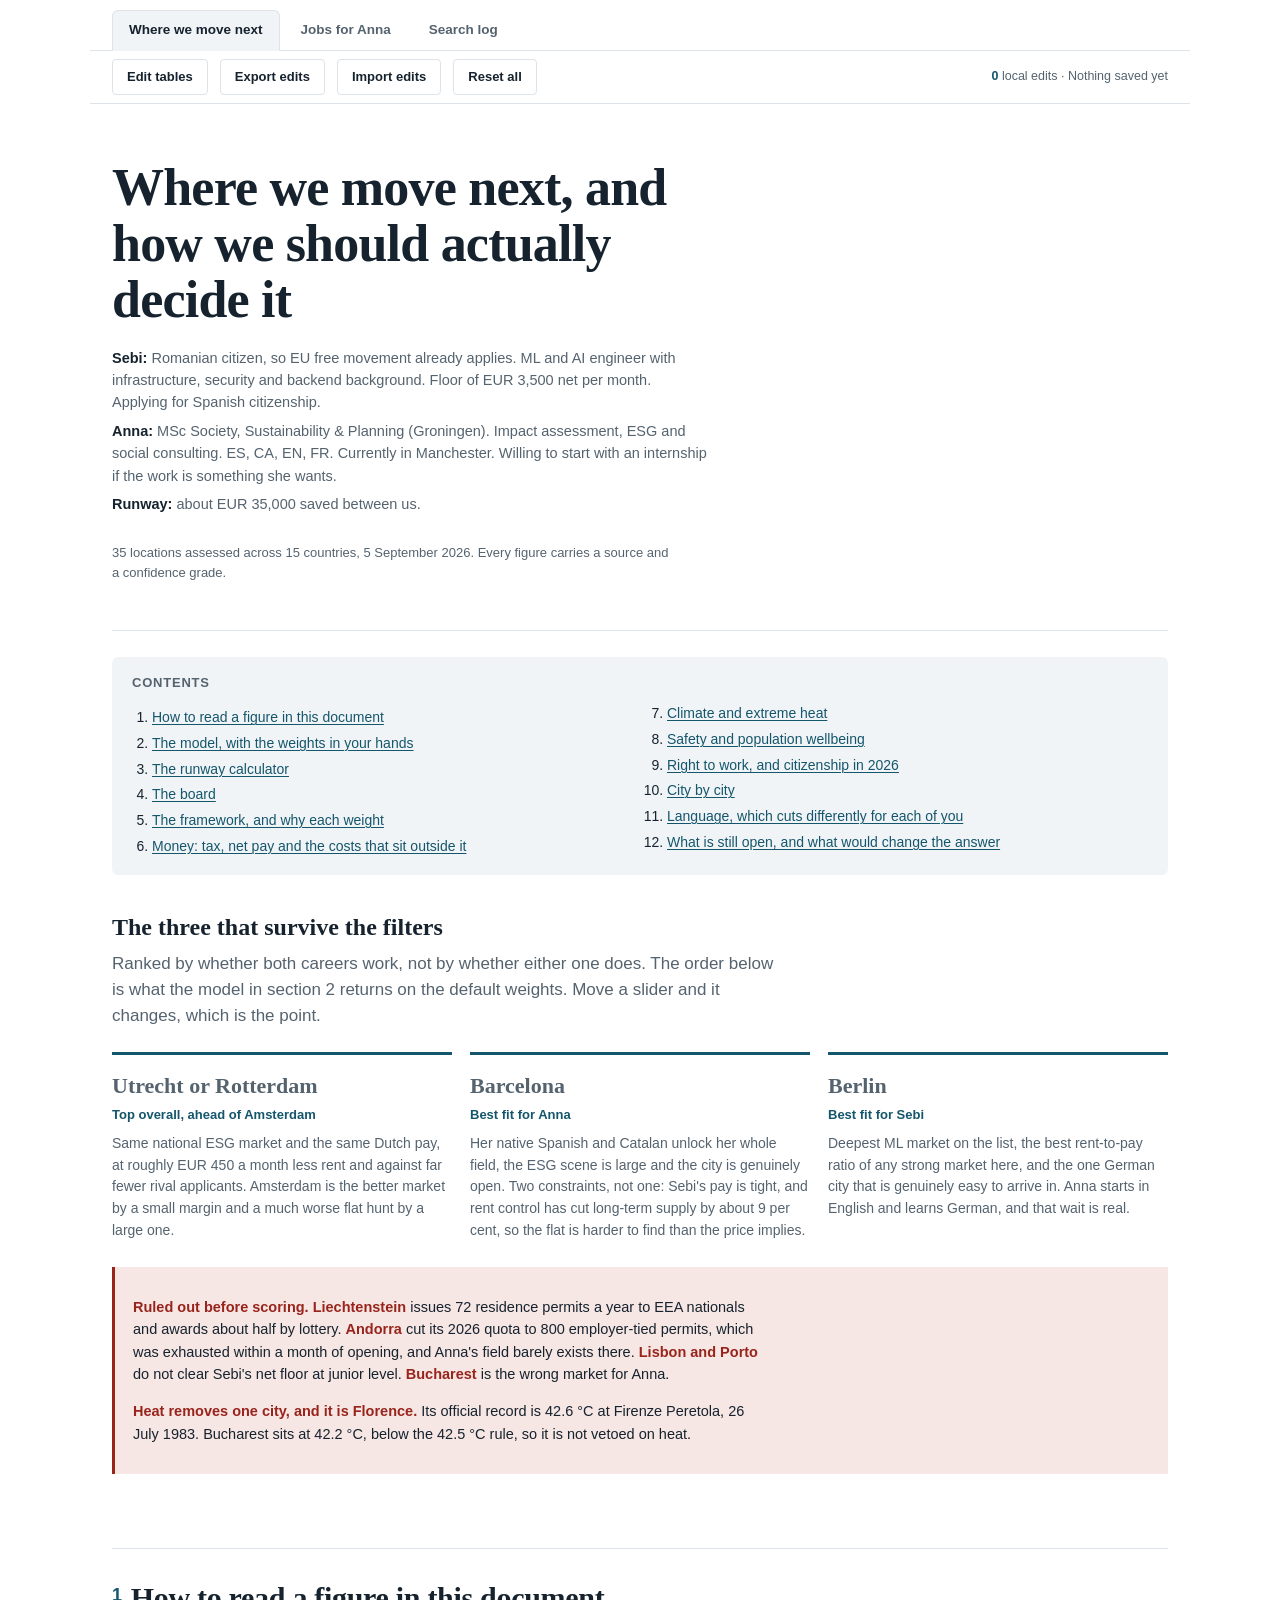
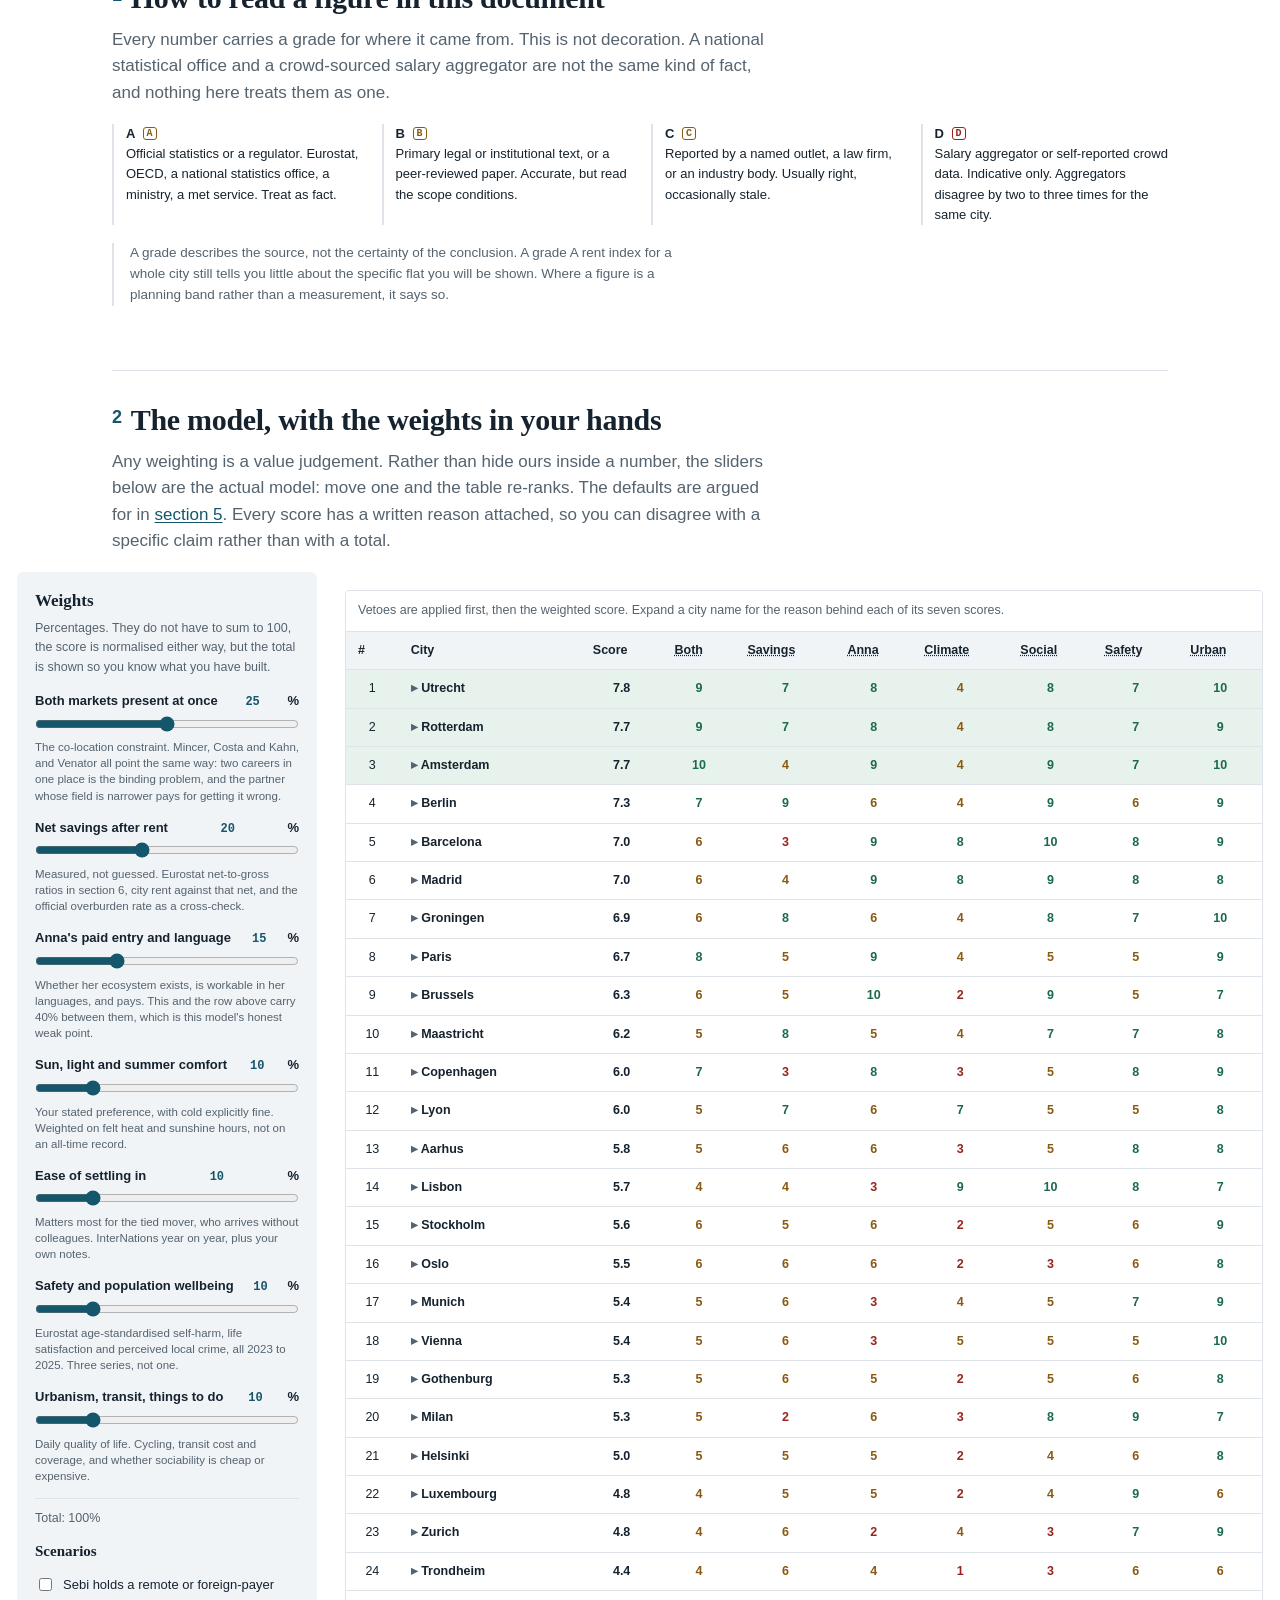
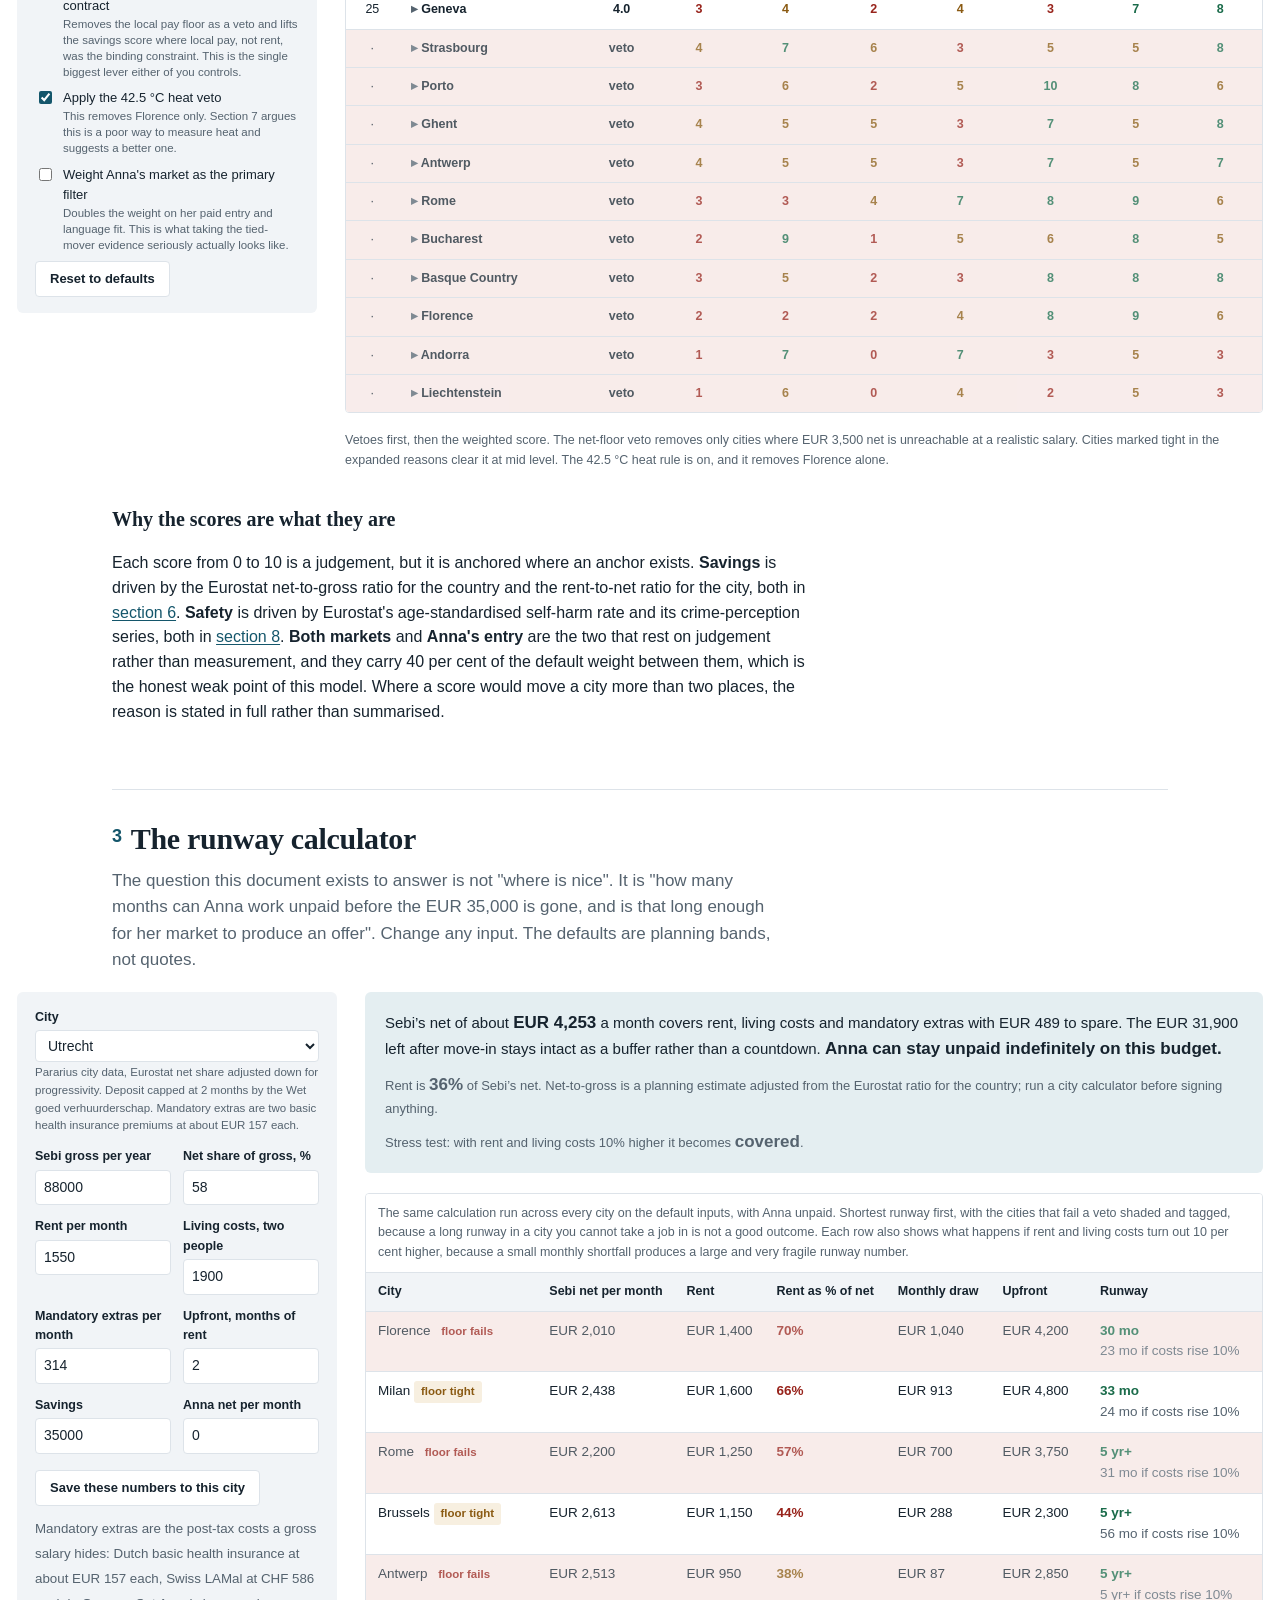
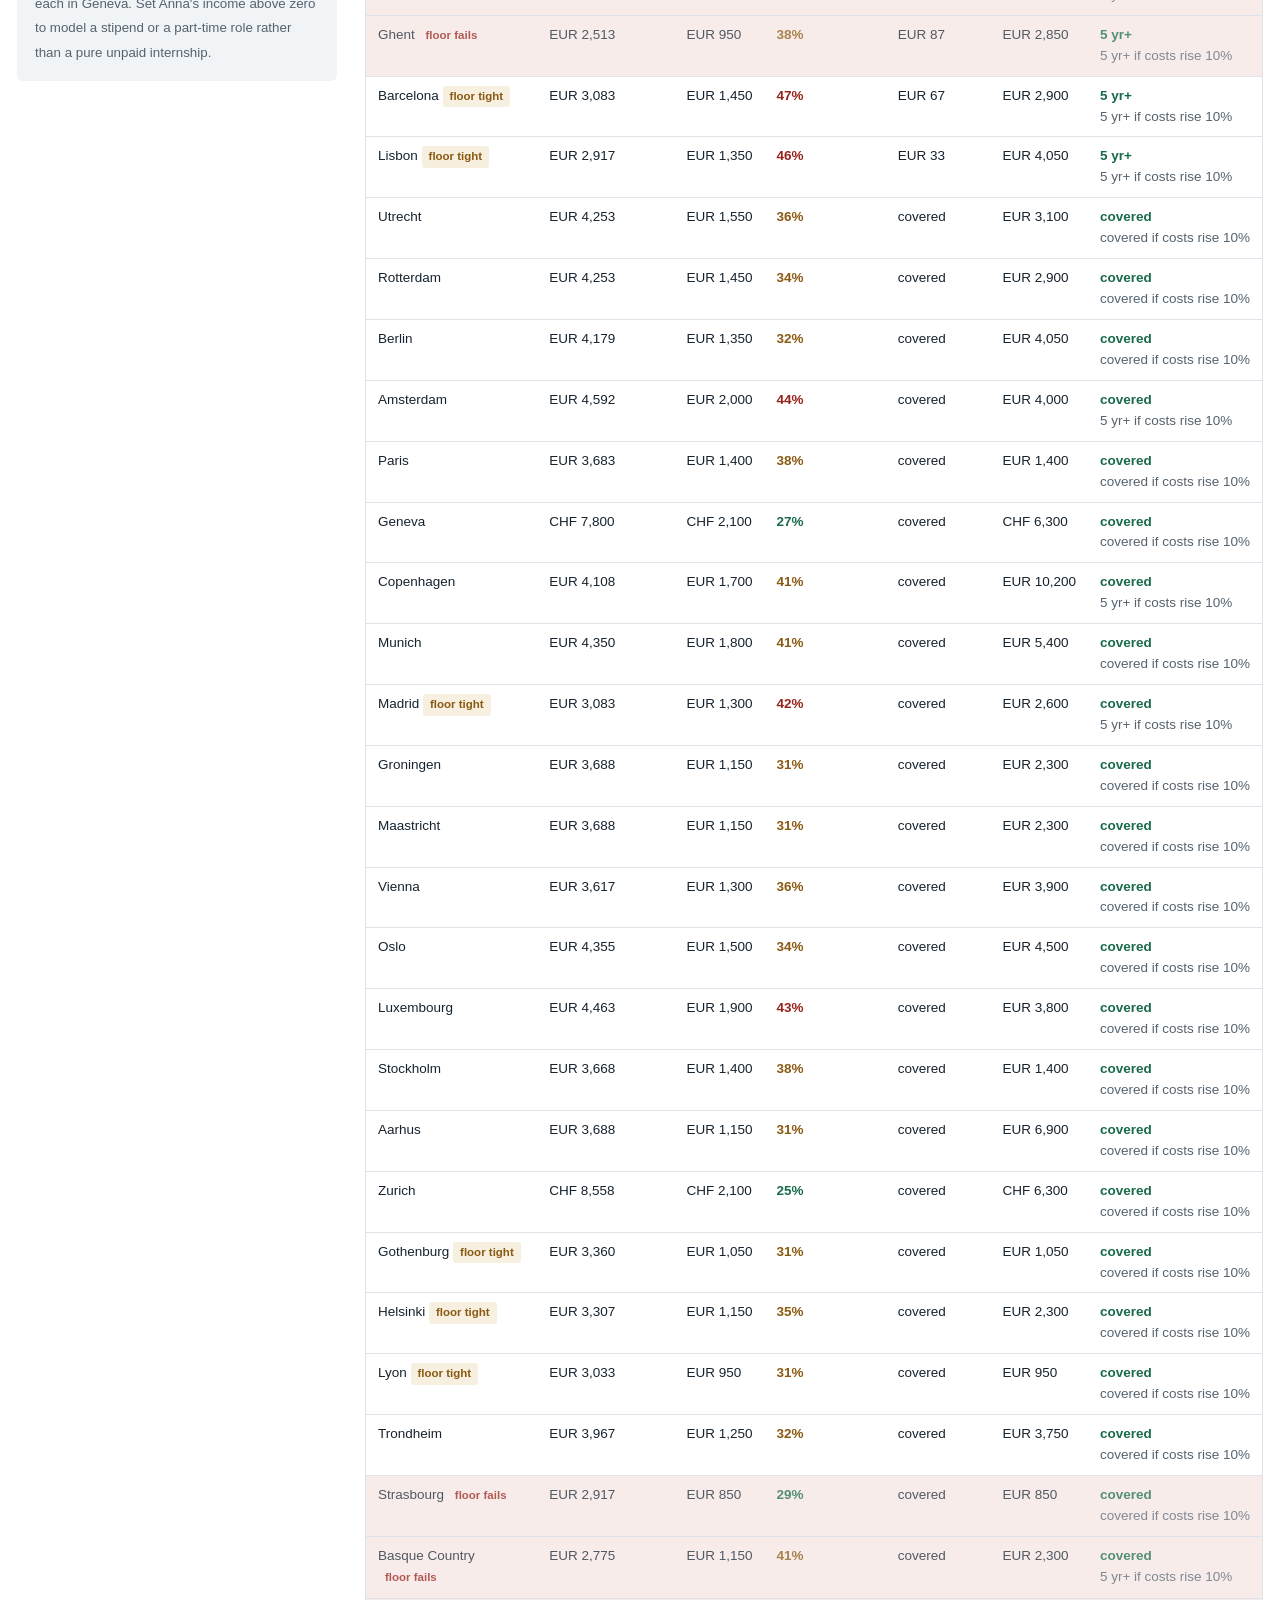
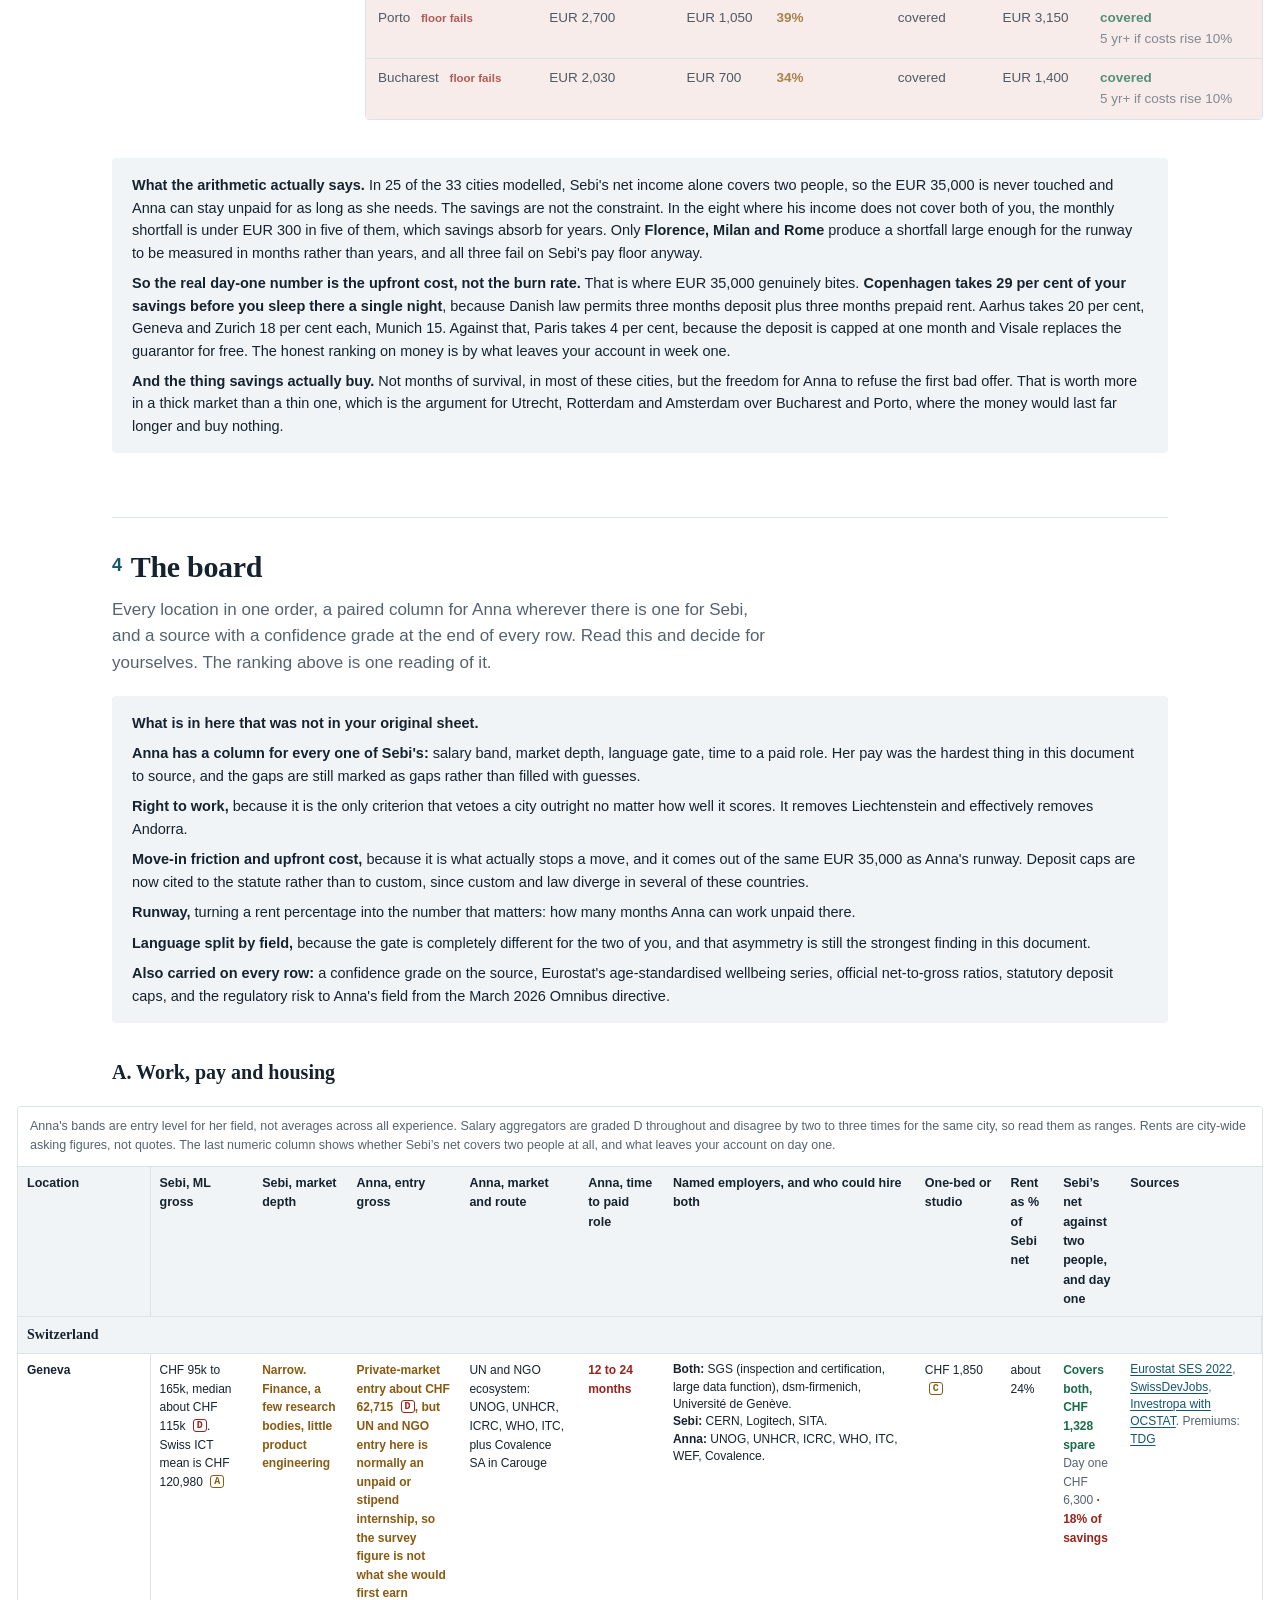
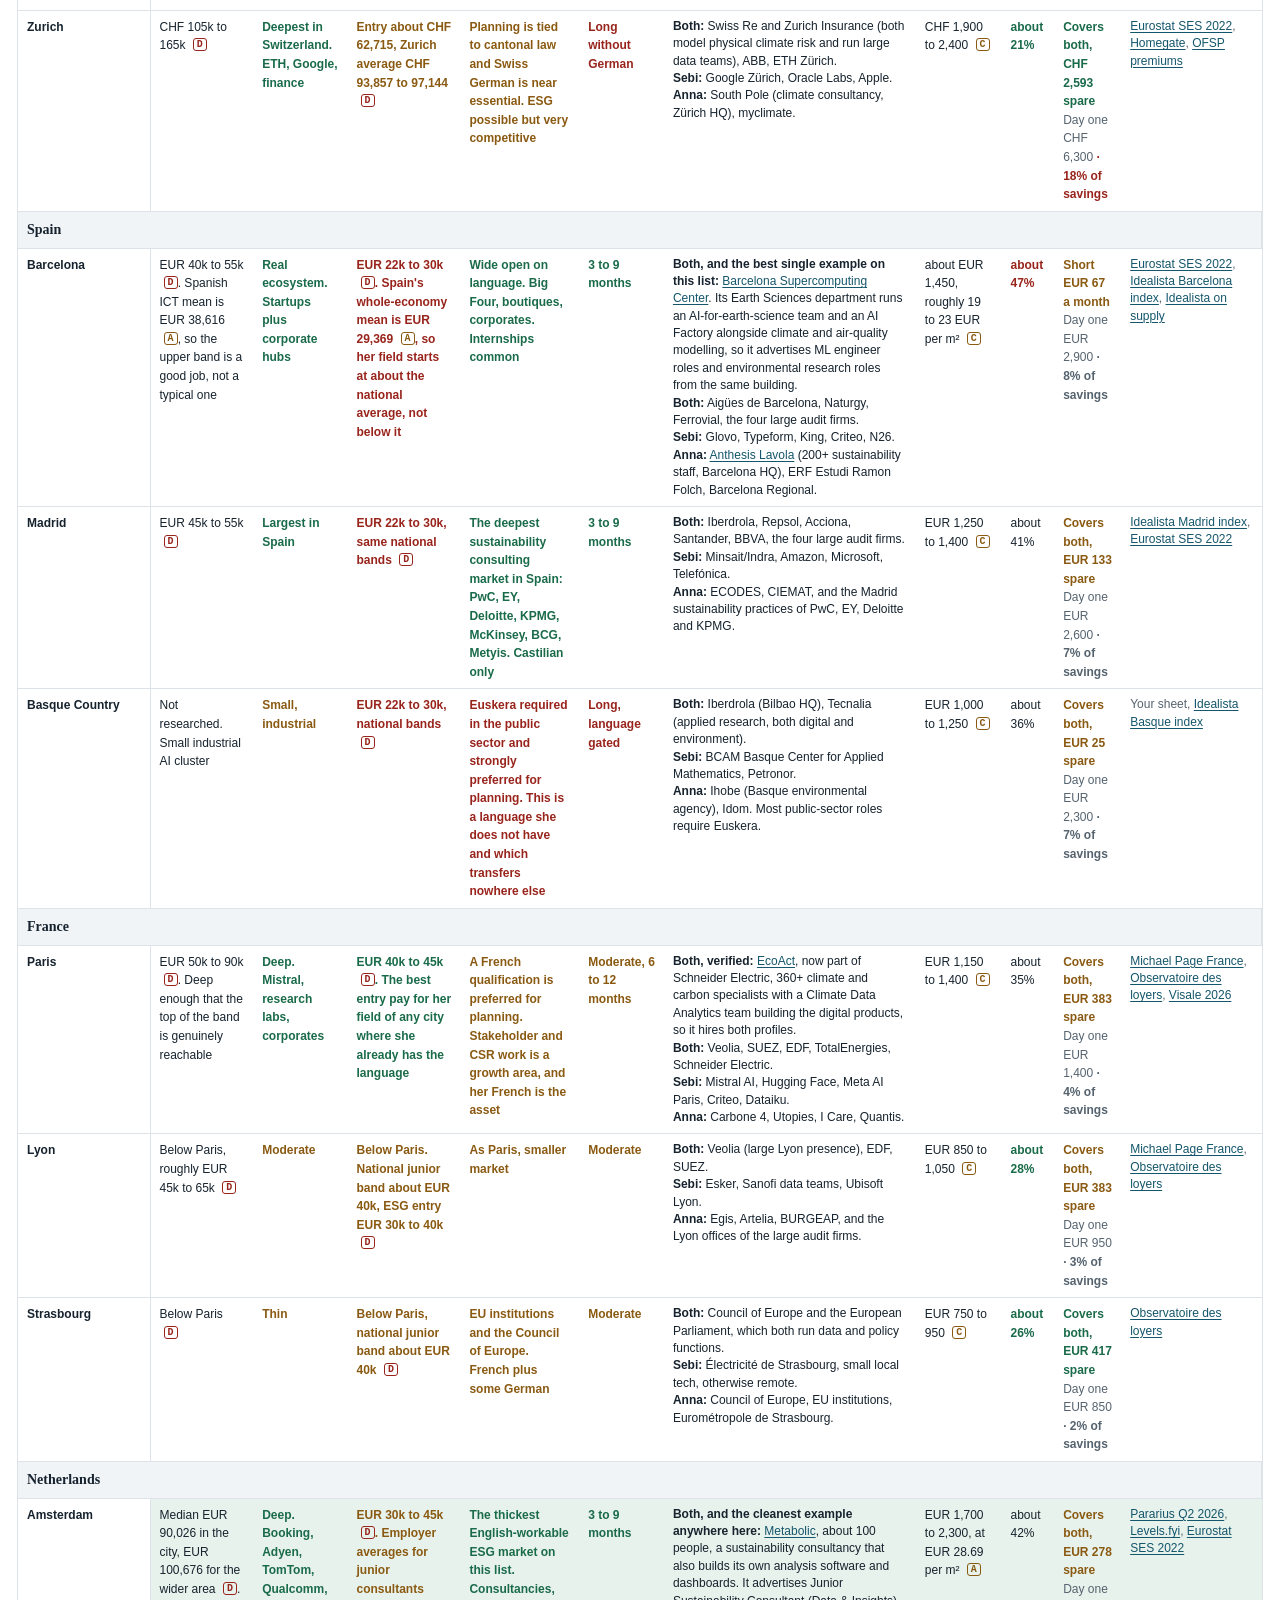
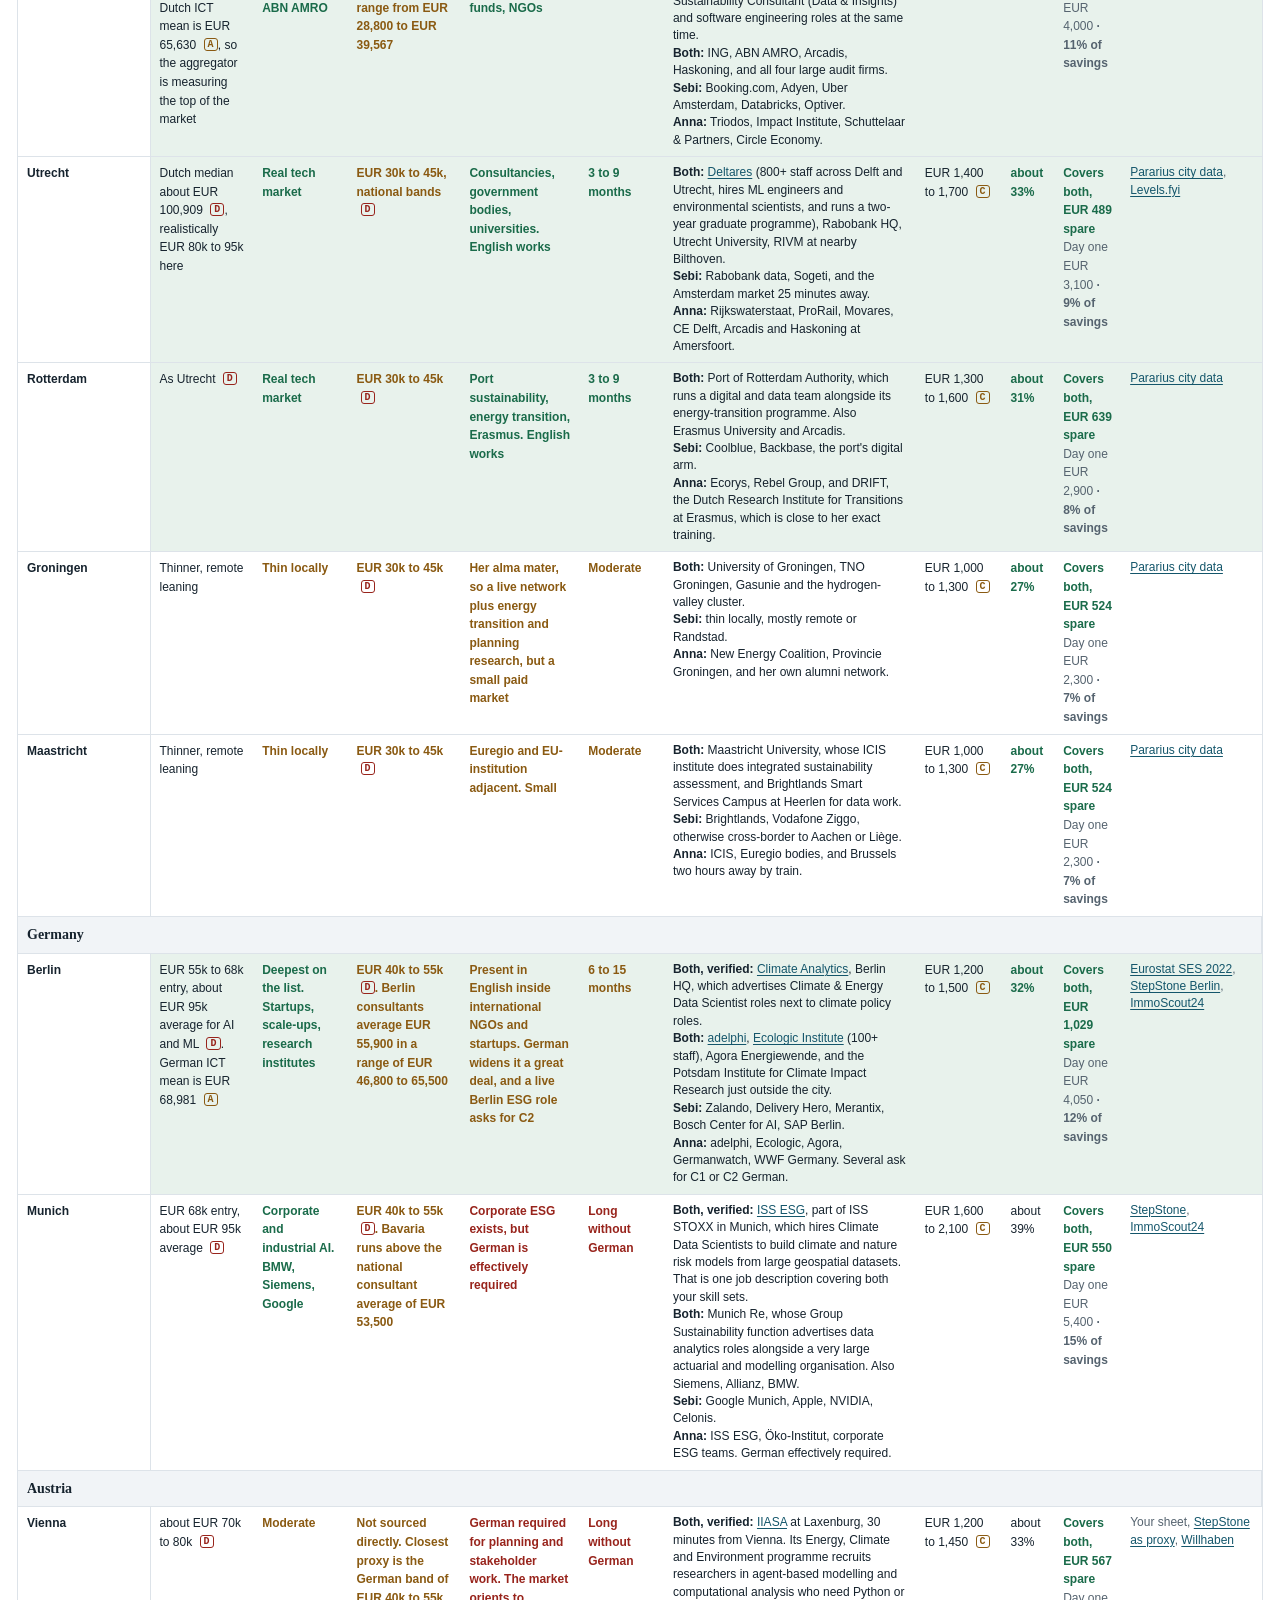
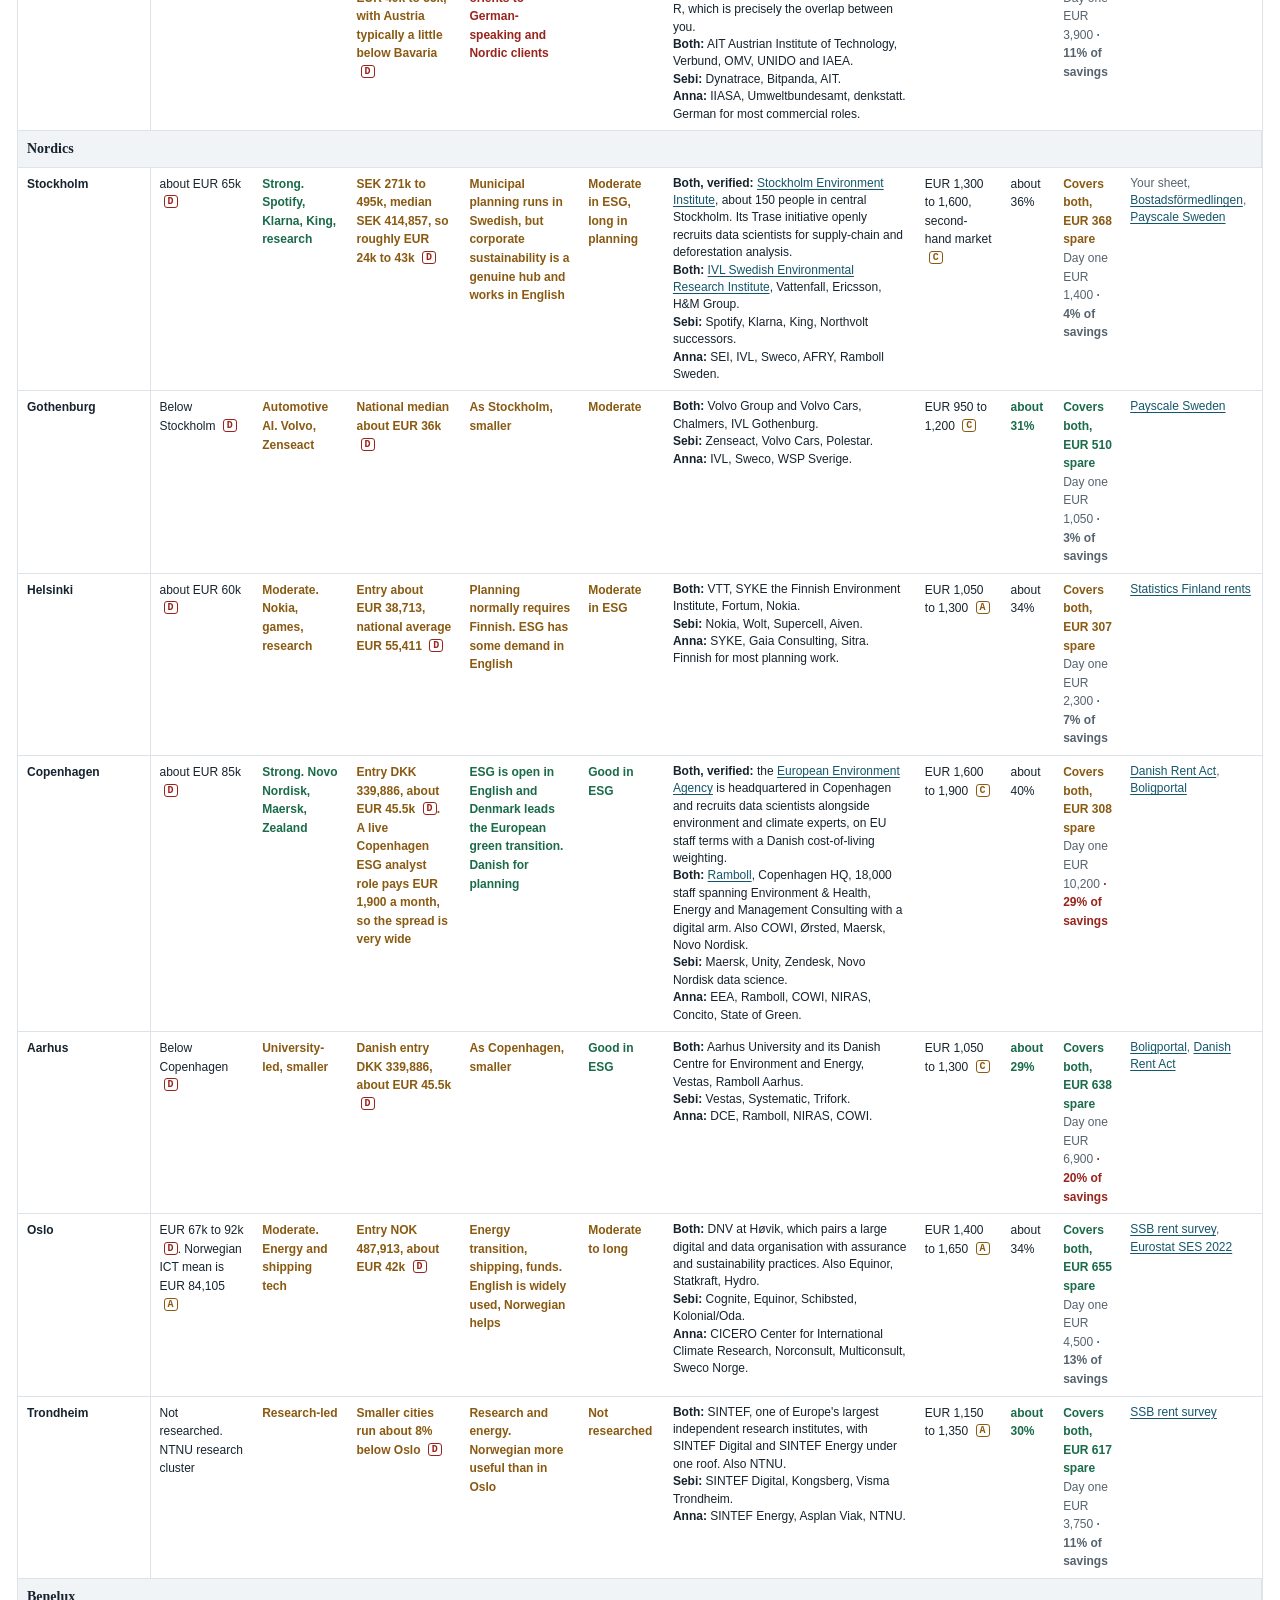
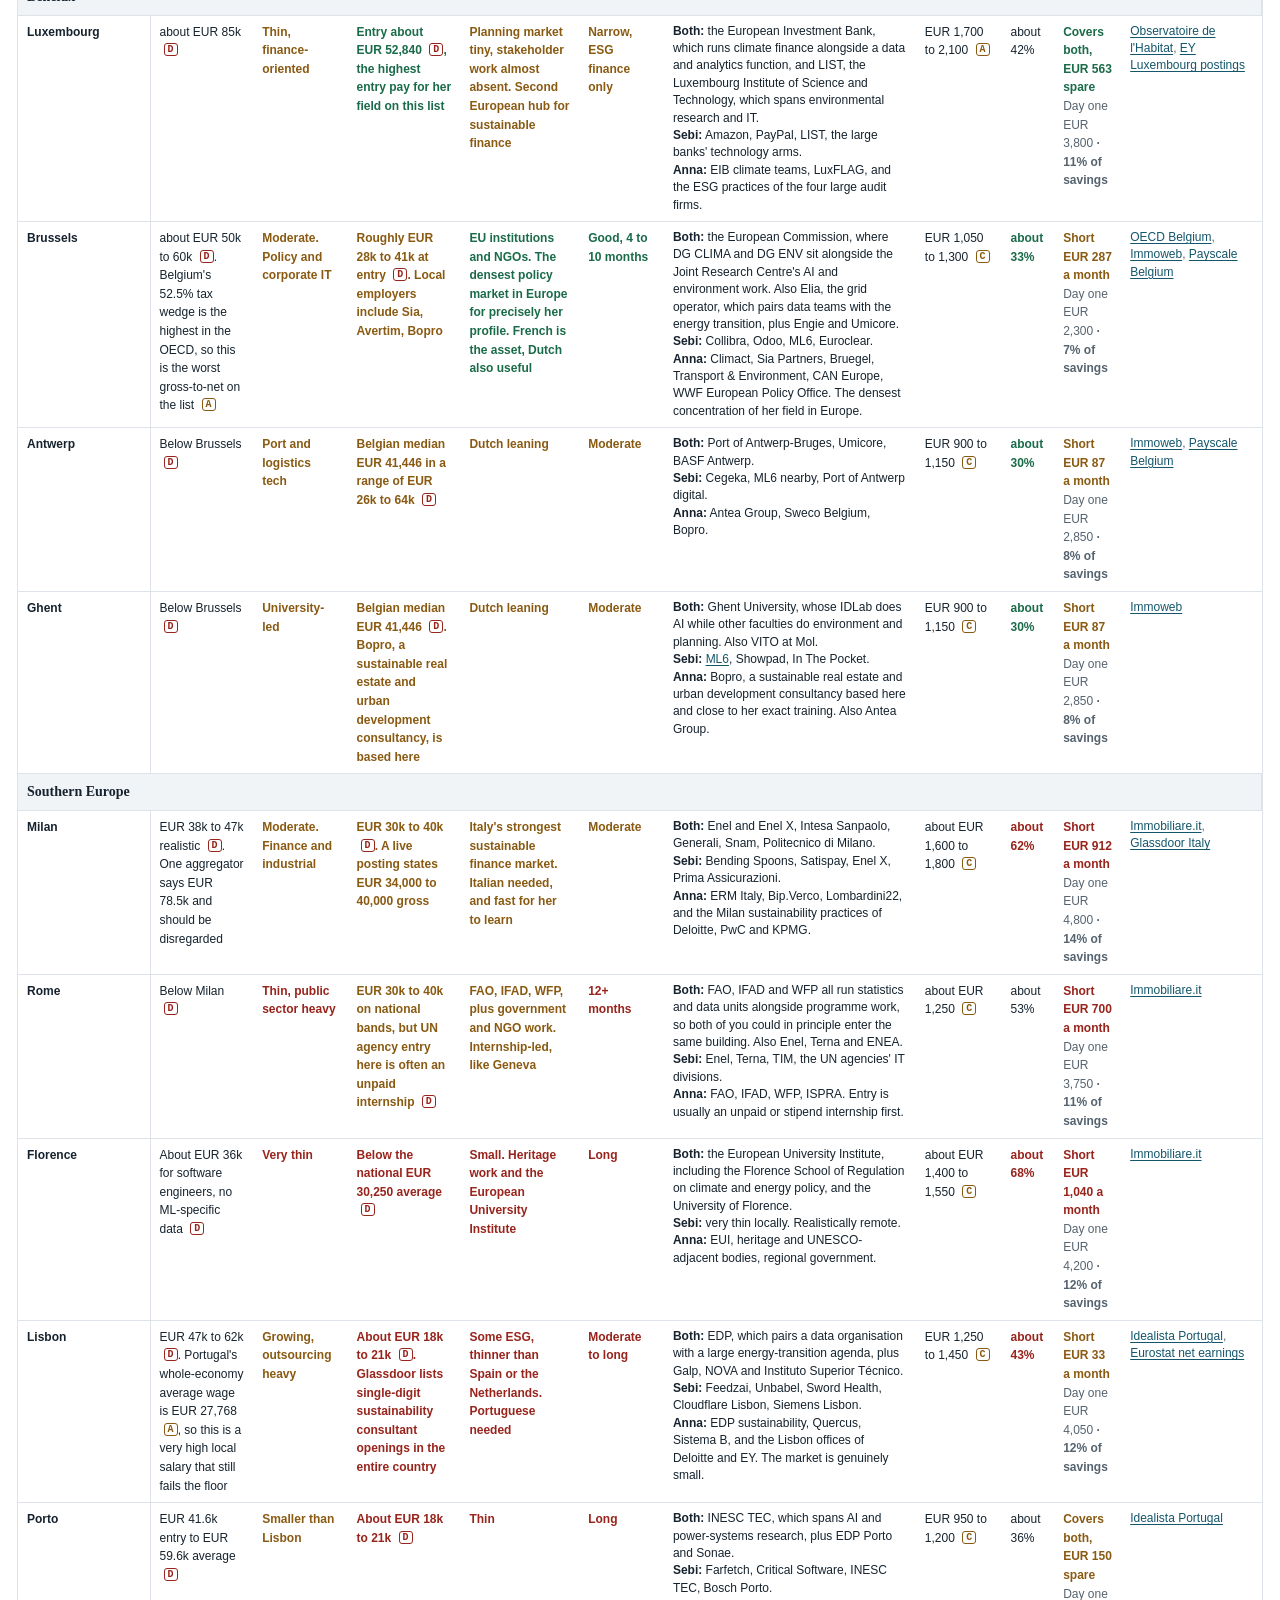
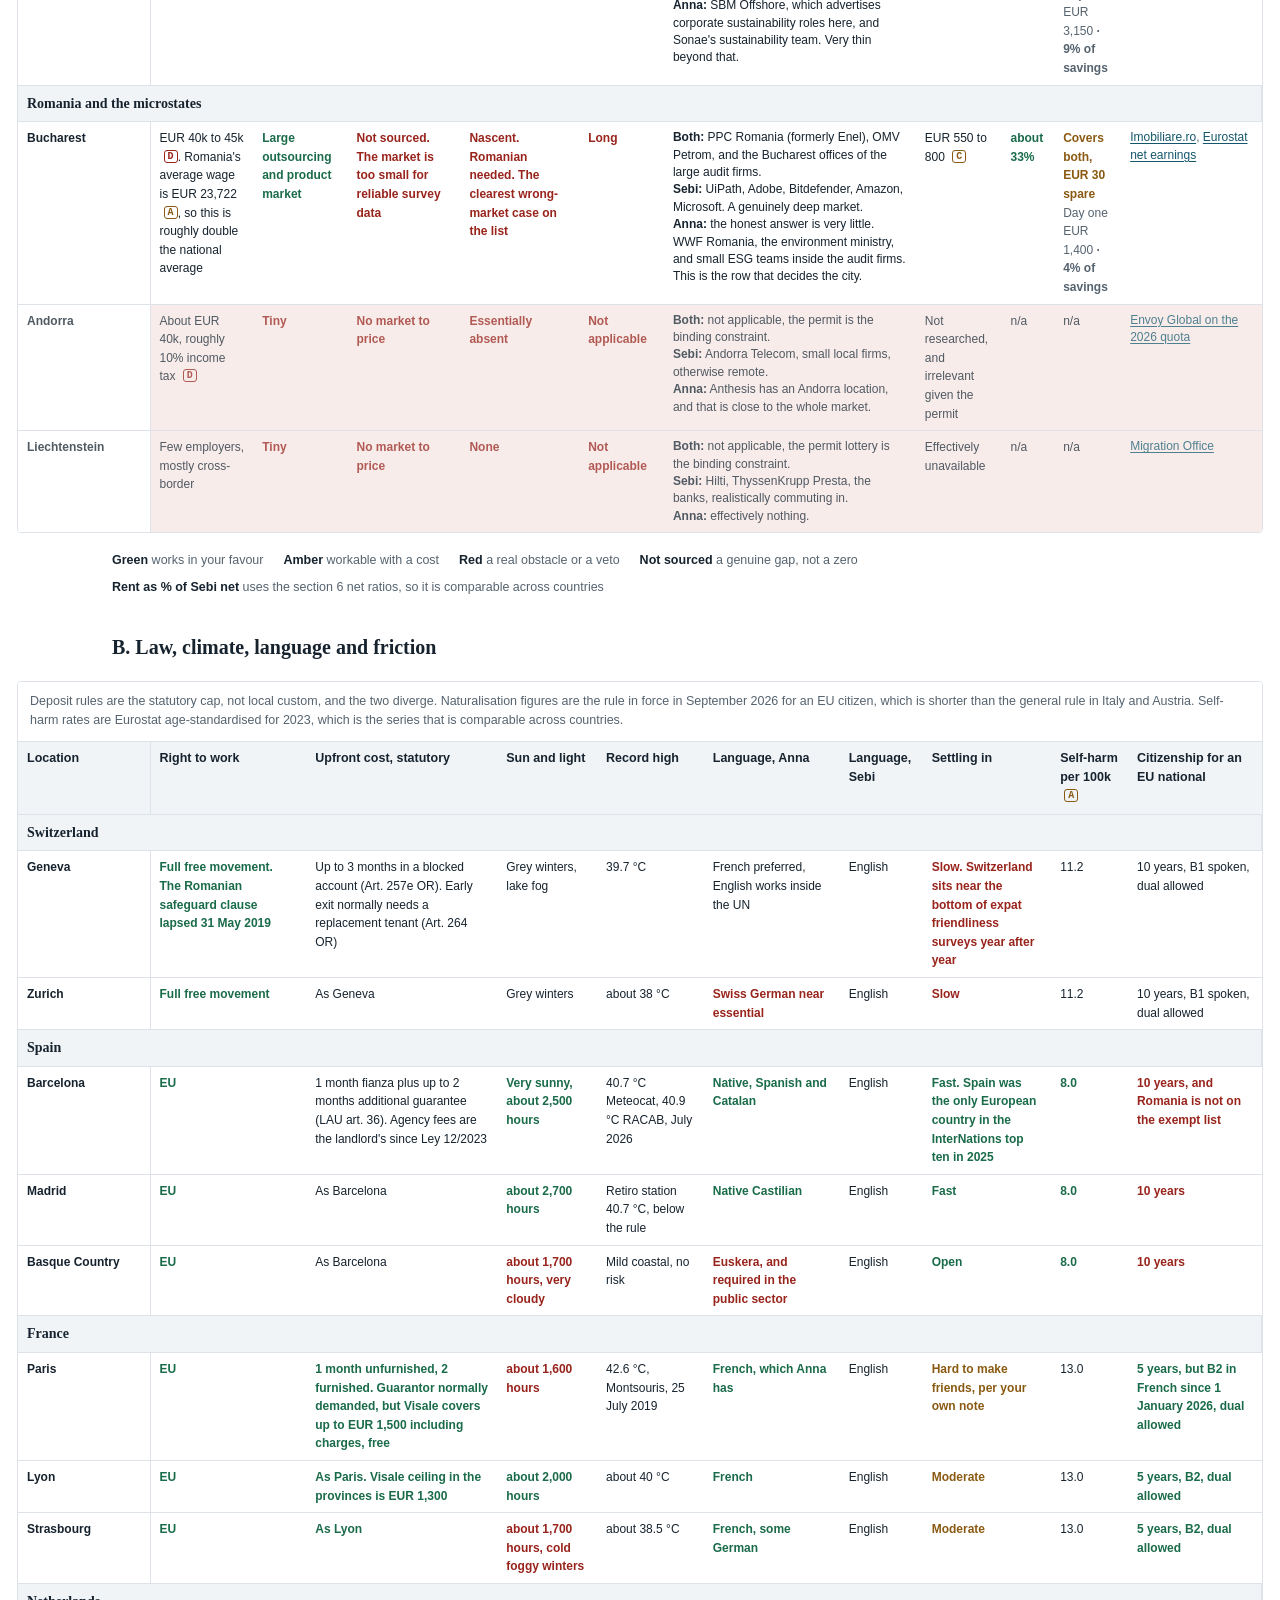
==== commit f6447d2b: "anna jobs" ====
--- a/index.html
+++ b/index.html
@@ -11,6 +11,11 @@
 <a class="skip" href="#board">Skip to the board</a>
 <div class="page">
 
+<nav class="sitetabs" aria-label="Site sections">
+  <a href="index.html" aria-current="page">Where we move next</a>
+  <a href="jobs.html">Jobs for Anna</a>
+  <a href="log.html">Search log</a>
+</nav>
 
 <div class="toolbar" id="toolbar">
   <button type="button" id="edit-toggle" aria-pressed="false">Edit tables</button>
--- a/assets/styles.css
+++ b/assets/styles.css
@@ -303,3 +303,32 @@
   .toolbar,.rowtools,.tbl-actions,#add-city,.score-edit{display:none!important}
 }
 
+
+/* ---------- site tabs (decision document · jobs) ---------- */
+.sitetabs{display:flex;gap:4px;border-bottom:1px solid var(--rule);margin:0 -22px;padding:10px 22px 0;background:var(--paper)}
+.sitetabs a{
+  display:inline-block;padding:9px 16px;font-size:13.5px;font-weight:600;color:var(--ink-soft);
+  text-decoration:none;border:1px solid transparent;border-bottom:none;border-radius:6px 6px 0 0;
+}
+.sitetabs a:hover{color:var(--accent)}
+.sitetabs a[aria-current="page"]{color:var(--ink);background:var(--panel);border-color:var(--rule);margin-bottom:-1px;padding-bottom:10px}
+
+/* ---------- jobs page ---------- */
+.jobs table{font-size:12.5px;min-width:1100px}
+.jobs th,.jobs td{padding:7px 9px;overflow-wrap:anywhere}
+.jobs th{white-space:normal}
+.jobs td.role{min-width:200px}
+.jobs td.role b{color:var(--ink)}
+.jobs td.note{min-width:240px;max-width:360px;color:var(--ink-soft)}
+.jobs td.dl{white-space:nowrap;font-variant-numeric:tabular-nums}
+.jobs td.st{min-width:110px}
+.jobs tr.urgent td.dl{color:var(--no);font-weight:700}
+.jobs tr.closed td{opacity:.7}
+.checks{display:grid;grid-template-columns:repeat(auto-fit,minmax(260px,1fr));gap:14px 22px;margin:16px 0}
+.checks div{background:var(--panel);border-radius:6px;padding:14px 16px;font-size:14px}
+.checks b{display:block;margin-bottom:4px}
+.tier{font-family:var(--mono);font-size:11px;font-weight:700;border-radius:3px;padding:1px 6px;white-space:nowrap}
+.tier.t1{background:var(--yes-bg);color:var(--yes)}
+.tier.t2{background:var(--accent-soft);color:var(--accent)}
+.tier.t3{background:var(--maybe-bg);color:var(--maybe)}
+@media print{.sitetabs{display:none}}
